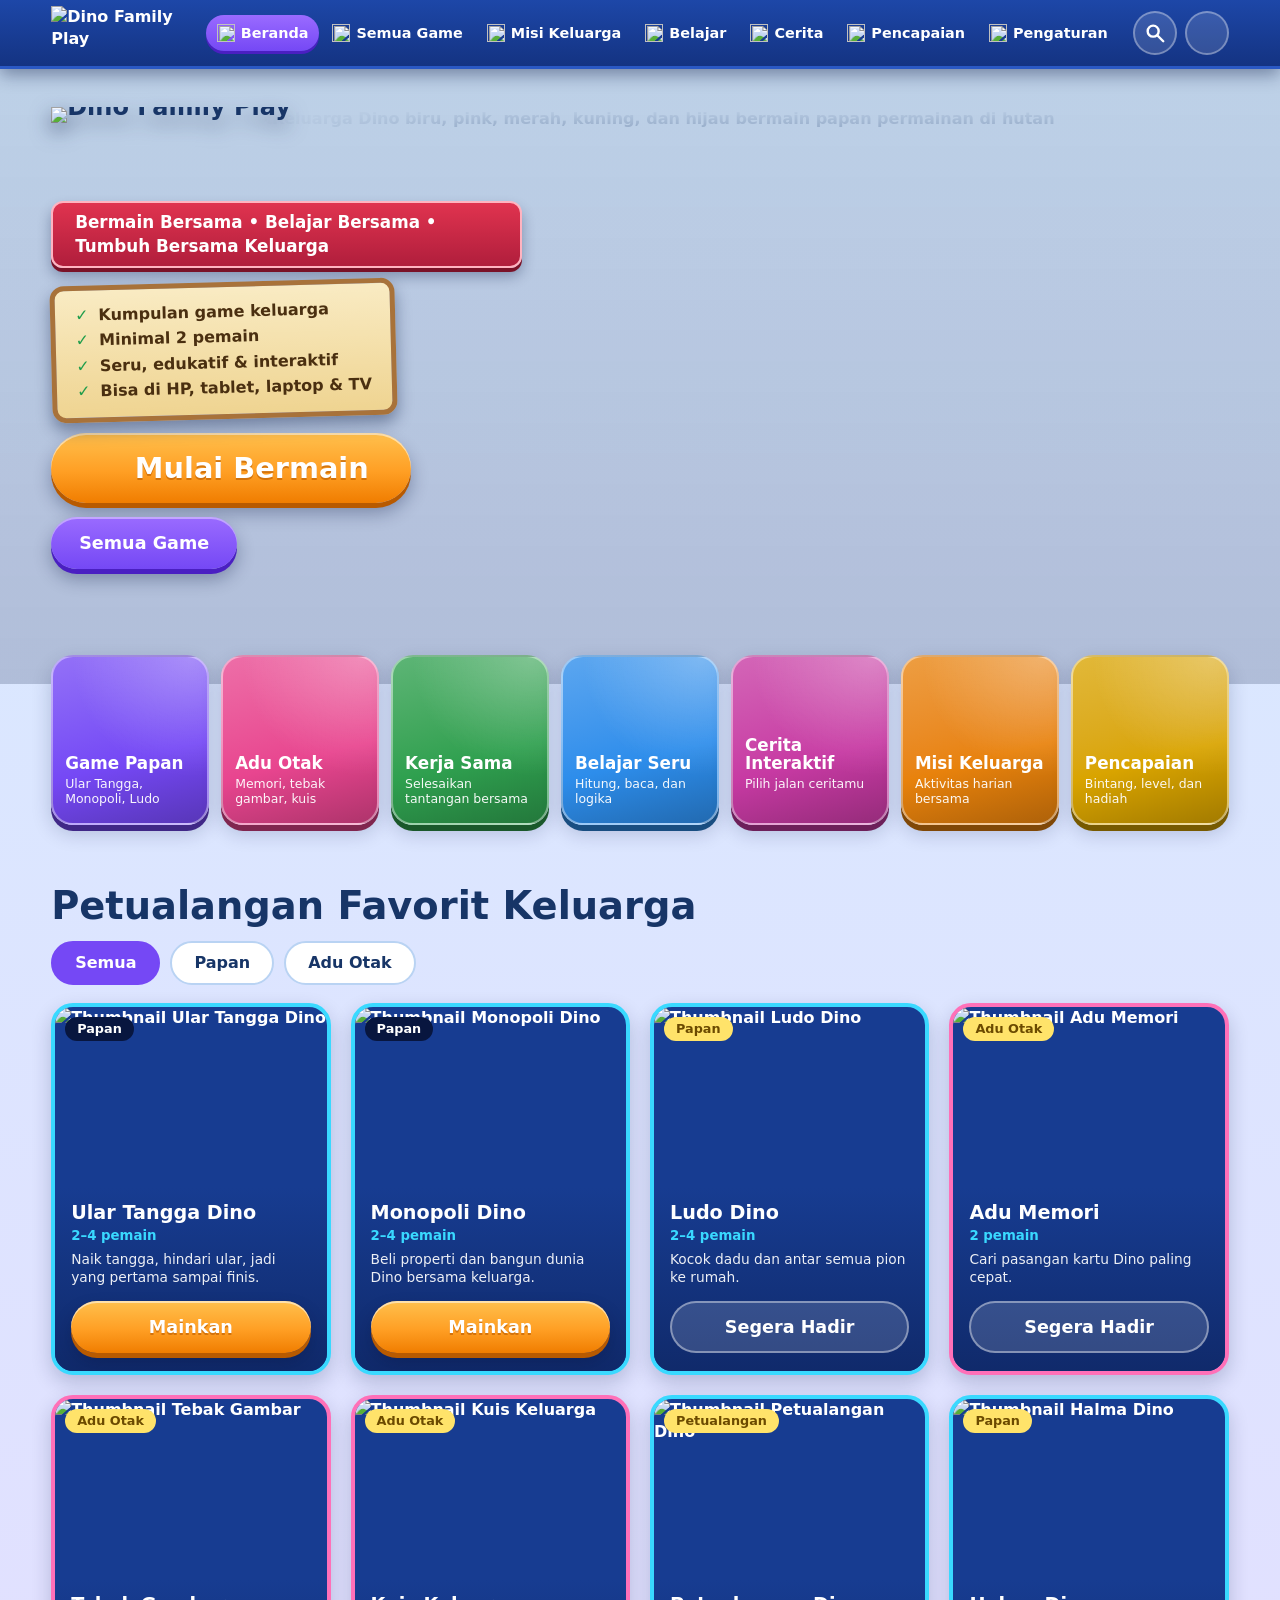
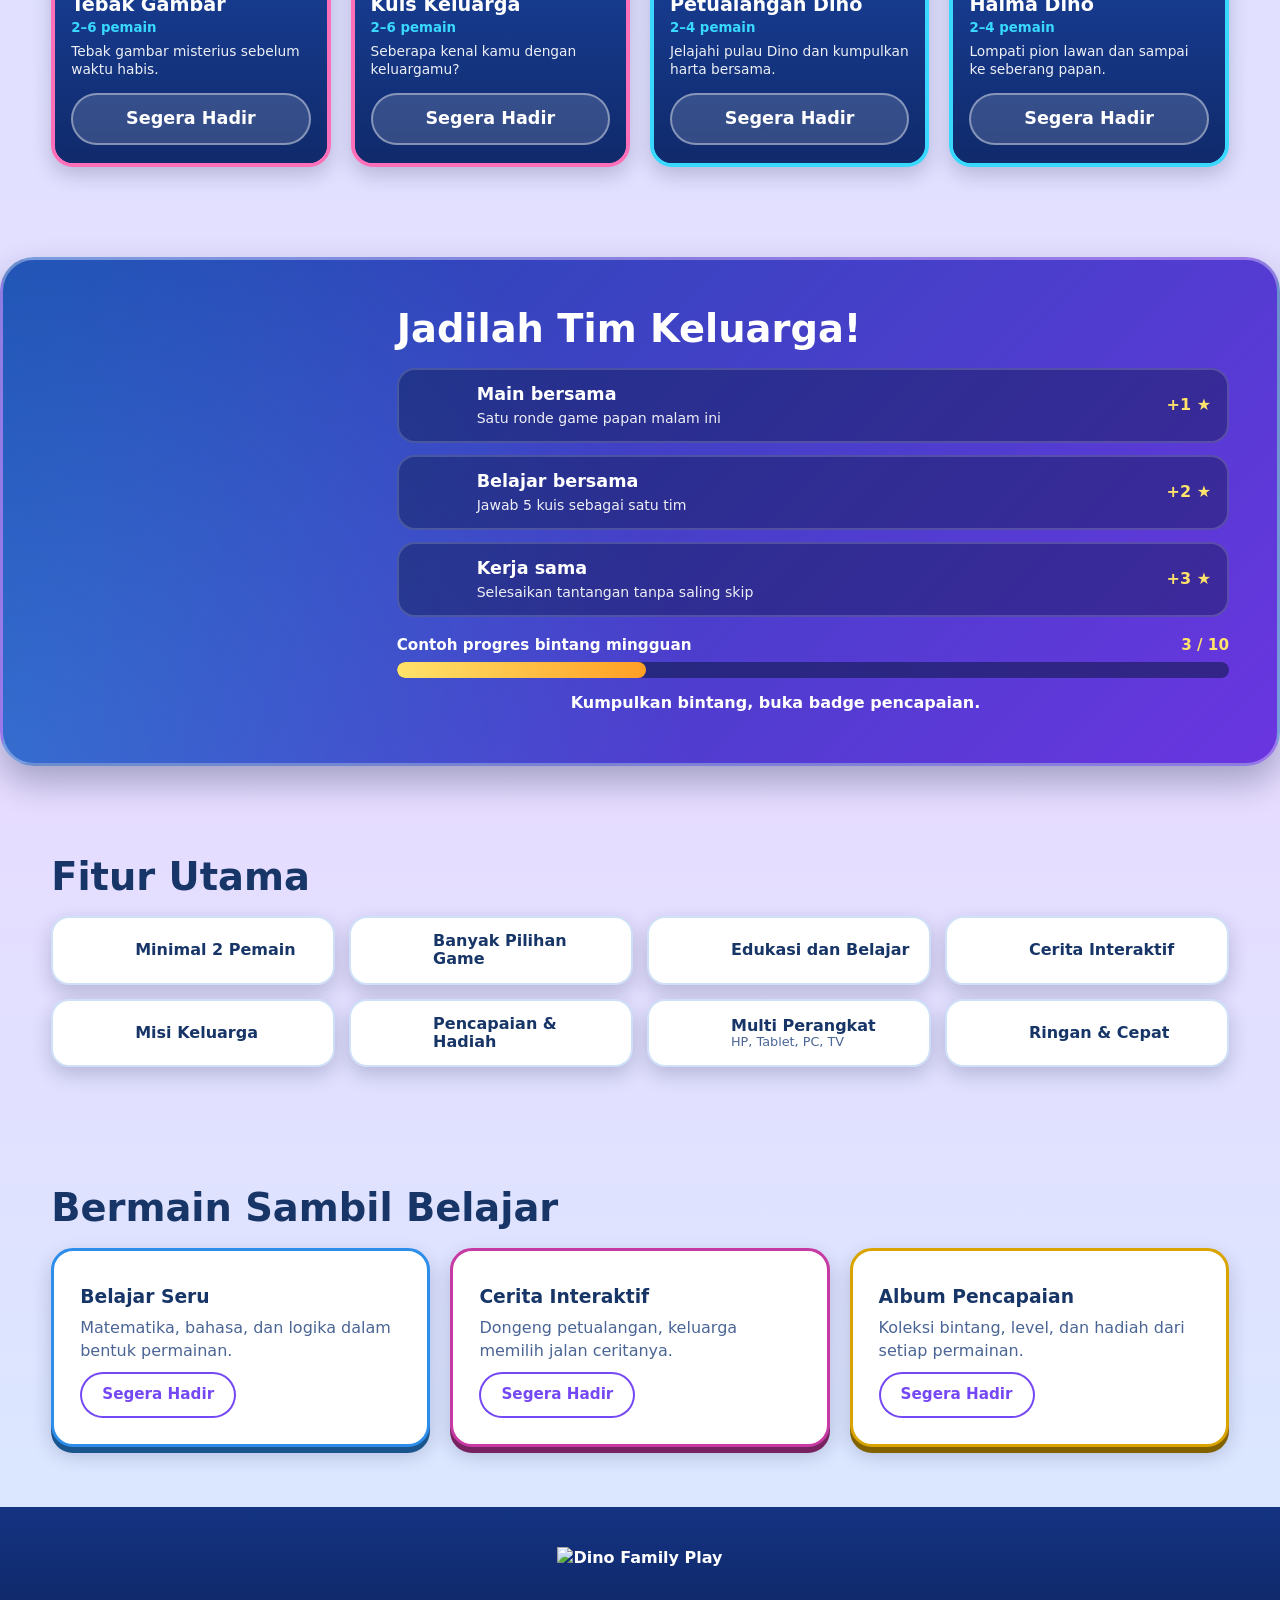
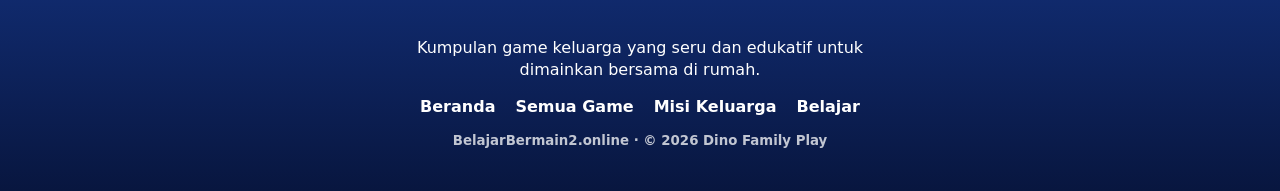
==== index.html @ aa795dbe "Add files via upload" ====
<!DOCTYPE html>
<html lang="id">
<head>
<meta charset="UTF-8">
<meta name="viewport" content="width=device-width,initial-scale=1,viewport-fit=cover">
<title>Dino Family Play — Portal Game Keluarga Seru & Edukatif</title>
<meta name="description" content="Dino Family Play: portal game keluarga minimal 2 pemain. Seru, edukatif, dan bisa dimainkan di HP, tablet, laptop, dan TV.">
<meta name="theme-color" content="#173C91">
<meta property="og:title" content="Dino Family Play">
<meta property="og:description" content="Bermain Bersama, Belajar Bersama, Tumbuh Bersama Keluarga.">
<meta property="og:image" content="assets/preview.jpg">
<meta property="og:type" content="website">
<link rel="icon" href="assets/favicon.png">
<link rel="stylesheet" href="style.css">
</head>
<body>
<a class="skip" href="#main">Lewati ke konten</a>
<header class="top">
  <a class="brand" href="#beranda" aria-label="Dino Family Play"><img src="assets/logo.png" alt="Dino Family Play"></a>
  <nav id="nav" aria-label="Menu utama">
    <a href="#beranda" class="on"><img src="assets/ui/home.svg" alt="">Beranda</a>
    <a href="#game"><img src="assets/icons/game-board.svg" alt="">Semua Game</a>
    <a href="#misi"><img src="assets/ui/star.svg" alt="">Misi Keluarga</a>
    <a href="#belajar"><img src="assets/icons/learning.svg" alt="">Belajar</a>
    <a href="#belajar"><img src="assets/icons/story.svg" alt="">Cerita</a>
    <a href="#belajar"><img src="assets/ui/trophy.svg" alt="">Pencapaian</a>
    <a href="#" data-modal="Pengaturan"><img src="assets/ui/gear.svg" alt="">Pengaturan</a>
  </nav>
  <div class="tools">
    <button class="icon-btn" data-modal="Pencarian" aria-label="Cari game"><svg viewBox="0 0 24 24"><circle cx="10" cy="10" r="6"/><path d="M15 15l6 6"/></svg></button>
    <button class="icon-btn prof" data-modal="Profil Pemain" aria-label="Profil pemain"><img src="assets/characters/dino-blue.png" alt=""></button>
    <button class="icon-btn burger" id="burger" aria-label="Buka menu" aria-expanded="false"><svg viewBox="0 0 24 24"><path d="M4 7h16M4 12h16M4 17h16"/></svg></button>
  </div>
</header>

<main id="main">
<section class="hero" id="beranda">
  <div class="hero-copy">
    <h1><img class="logo" src="assets/logo.png" alt="Dino Family Play" width="900" height="300" fetchpriority="high"></h1>
    <p class="ribbon">Bermain Bersama • Belajar Bersama • Tumbuh Bersama Keluarga</p>
    <ul class="sign" aria-label="Keunggulan">
      <li>Kumpulan game keluarga</li><li>Minimal 2 pemain</li><li>Seru, edukatif &amp; interaktif</li><li>Bisa di HP, tablet, laptop &amp; TV</li>
    </ul>
    <div class="cta">
      <a class="btn big" href="#game"><img src="assets/ui/button-play.svg" alt="">Mulai Bermain</a>
      <a class="btn ghost" href="#game">Semua Game</a>
    </div>
  </div>
  <figure class="hero-art"><img src="assets/backgrounds/hero-family-play.webp" alt="Keluarga Dino biru, pink, merah, kuning, dan hijau bermain papan permainan di hutan" width="1672" height="941" fetchpriority="high"></figure>
</section>

<section class="sec cats-sec" id="kategori">
  <h2 class="vh">Kategori game</h2>
  <div class="cats">
    <a class="cat" style="--c:#7548F5" href="#game" data-filter="papan"><img class="ic" src="assets/icons/game-board.svg" alt=""><img class="peek" src="assets/characters/dino-yellow.png" alt="" loading="lazy"><b>Game Papan</b><span>Ular Tangga, Monopoli, Ludo</span></a>
    <a class="cat" style="--c:#E8458F" href="#game" data-filter="otak"><img class="ic" src="assets/icons/brain.svg" alt=""><img class="peek" src="assets/characters/dino-pink.png" alt="" loading="lazy"><b>Adu Otak</b><span>Memori, tebak gambar, kuis</span></a>
    <a class="cat" style="--c:#2fa04f" href="#misi"><img class="ic" src="assets/icons/teamwork.svg" alt=""><img class="peek" src="assets/characters/dino-green.png" alt="" loading="lazy"><b>Kerja Sama</b><span>Selesaikan tantangan bersama</span></a>
    <a class="cat" style="--c:#2D8DEB" href="#belajar"><img class="ic" src="assets/icons/learning.svg" alt=""><img class="peek" src="assets/characters/dino-blue.png" alt="" loading="lazy"><b>Belajar Seru</b><span>Hitung, baca, dan logika</span></a>
    <a class="cat" style="--c:#C73AA3" href="#belajar"><img class="ic" src="assets/icons/story.svg" alt=""><img class="peek" src="assets/characters/dino-pterodactyl.png" alt="" loading="lazy"><b>Cerita Interaktif</b><span>Pilih jalan ceritamu</span></a>
    <a class="cat" style="--c:#E8820C" href="#misi"><img class="ic" src="assets/icons/mission.svg" alt=""><img class="peek" src="assets/characters/dino-red.png" alt="" loading="lazy"><b>Misi Keluarga</b><span>Aktivitas harian bersama</span></a>
    <a class="cat" style="--c:#D9A400" href="#belajar"><img class="ic" src="assets/icons/trophy.svg" alt=""><img class="peek" src="assets/characters/dino-yellow.png" alt="" loading="lazy"><b>Pencapaian</b><span>Bintang, level, dan hadiah</span></a>
  </div>
</section>

<section class="sec" id="game">
  <h2>Petualangan Favorit Keluarga</h2>
  <div class="chips" role="group" aria-label="Filter game">
    <button class="chip on" data-f="all">Semua</button><button class="chip" data-f="papan">Papan</button><button class="chip" data-f="otak">Adu Otak</button>
  </div>
  <div class="games" id="games"></div>
</section>

<section class="sec mission" id="misi">
  <div class="mission-art" aria-hidden="true"><img src="assets/characters/dino-green.png" alt=""><img src="assets/characters/dino-pink.png" alt=""></div>
  <div class="mission-body">
    <h2>Jadilah Tim Keluarga!</h2>
    <ul class="missions">
      <li><img src="assets/icons/game-board.svg" alt=""><div><b>Main bersama</b><span>Satu ronde game papan malam ini</span></div><i>+1 ★</i></li>
      <li><img src="assets/icons/learning.svg" alt=""><div><b>Belajar bersama</b><span>Jawab 5 kuis sebagai satu tim</span></div><i>+2 ★</i></li>
      <li><img src="assets/icons/teamwork.svg" alt=""><div><b>Kerja sama</b><span>Selesaikan tantangan tanpa saling skip</span></div><i>+3 ★</i></li>
    </ul>
    <div class="progress"><div class="pl"><b>Contoh progres bintang mingguan</b><span>3 / 10</span></div><div class="bar"><i style="width:30%"></i></div></div>
    <div class="reward"><img src="assets/ui/star.svg" alt=""><img src="assets/ui/star.svg" alt=""><img src="assets/ui/star.svg" alt=""><img src="assets/ui/trophy.svg" alt=""><span>Kumpulkan bintang, buka badge pencapaian.</span></div>
  </div>
</section>

<section class="sec" id="fitur">
  <h2>Fitur Utama</h2>
  <ul class="fitur">
    <li><img src="assets/icons/teamwork.svg" alt="" loading="lazy"><span>Minimal 2 Pemain</span></li>
    <li><img src="assets/icons/game-board.svg" alt="" loading="lazy"><span>Banyak Pilihan Game</span></li>
    <li><img src="assets/icons/learning.svg" alt="" loading="lazy"><span>Edukasi dan Belajar</span></li>
    <li><img src="assets/icons/story.svg" alt="" loading="lazy"><span>Cerita Interaktif</span></li>
    <li><img src="assets/icons/mission.svg" alt="" loading="lazy"><span>Misi Keluarga</span></li>
    <li><img src="assets/icons/trophy.svg" alt="" loading="lazy"><span>Pencapaian &amp; Hadiah</span></li>
    <li><img src="assets/icons/devices.svg" alt="" loading="lazy"><span>Multi Perangkat<small>HP, Tablet, PC, TV</small></span></li>
    <li><img src="assets/icons/bolt.svg" alt="" loading="lazy"><span>Ringan &amp; Cepat</span></li>
  </ul>
</section>

<section class="sec" id="belajar">
  <h2>Bermain Sambil Belajar</h2>
  <div class="feats">
    <article class="feat" style="--c:#2D8DEB"><img src="assets/icons/learning.svg" alt=""><h3>Belajar Seru</h3><p>Matematika, bahasa, dan logika dalam bentuk permainan.</p><button class="btn sm" data-modal="Belajar Seru">Segera Hadir</button></article>
    <article class="feat" style="--c:#C73AA3"><img src="assets/icons/story.svg" alt=""><h3>Cerita Interaktif</h3><p>Dongeng petualangan, keluarga memilih jalan ceritanya.</p><button class="btn sm" data-modal="Cerita Interaktif">Segera Hadir</button></article>
    <article class="feat" style="--c:#D9A400"><img src="assets/icons/trophy.svg" alt=""><h3>Album Pencapaian</h3><p>Koleksi bintang, level, dan hadiah dari setiap permainan.</p><button class="btn sm" data-modal="Album Pencapaian">Segera Hadir</button></article>
  </div>
</section>
</main>

<footer class="foot">
  <img src="assets/logo.png" alt="Dino Family Play" class="flogo">
  <p>Kumpulan game keluarga yang seru dan edukatif untuk dimainkan bersama di rumah.</p>
  <nav aria-label="Footer"><a href="#beranda">Beranda</a><a href="#game">Semua Game</a><a href="#misi">Misi Keluarga</a><a href="#belajar">Belajar</a></nav>
  <small>BelajarBermain2.online · © 2026 Dino Family Play</small>
</footer>

<nav class="tabbar" aria-label="Menu cepat">
  <a href="#beranda"><img src="assets/ui/home.svg" alt="">Beranda</a>
  <a href="#game"><img src="assets/icons/game-board.svg" alt="">Game</a>
  <a href="#misi"><img src="assets/ui/star.svg" alt="">Misi</a>
  <a href="#belajar"><img src="assets/icons/learning.svg" alt="">Belajar</a>
  <a href="#" data-modal="Profil Pemain"><img src="assets/characters/dino-blue.png" alt="">Profil</a>
</nav>
<div class="modal" id="modal" role="dialog" aria-modal="true" aria-labelledby="mt" hidden>
  <div class="box"><img src="assets/characters/dino-pterodactyl.png" alt=""><h3 id="mt"></h3><p id="mp">Fitur ini sedang disiapkan. Nantikan di pembaruan berikutnya!</p><button class="btn" id="mx">Oke, Mengerti</button></div>
</div>
<script src="app.js"></script>
</body>
</html>
---- style.css ----
/* Dino Family Play — Game Launcher UI 2026
   1 Tokens · 2 Base · 3 Header · 4 Tombol · 5 Hero · 6 Section · 7 Kategori · 8 Game · 9 Misi · 10 Fitur · 11 Footer · 12 Modal · 13 Tablet · 14 Mobile · 15 TV · 16 Motion */
/* 1 Tokens */
:root{--navy:#08163F;--royal:#173C91;--cyan:#39D9FF;--purple:#7548F5;--orange:#FF9F24;--yellow:#FFE36A;--pink:#FF70B8;--green:#42C978;--white:#F7FAFF;--ink:#173567;--ink-soft:#4a6595;
--r:22px;--shadow:0 8px 20px #08163f33;--shadow-lg:0 16px 34px #08163f4d;--max:1440px;--pad:clamp(14px,4vw,56px);
--font:"Fredoka","Baloo 2","Nunito","Trebuchet MS","Segoe UI Rounded",system-ui,sans-serif}
/* 2 Base */
*{box-sizing:border-box;margin:0}
html{scroll-behavior:smooth;scroll-padding-top:84px}
body{font-family:var(--font);font-weight:600;color:var(--ink);line-height:1.4;overflow-x:hidden;background:linear-gradient(#d6ebff,#e6dcff 70%,#d6ebff)}
img{max-width:100%;display:block}a{color:inherit;text-decoration:none}button{font:inherit;color:inherit;cursor:pointer;border:0;background:none}
:focus-visible{outline:4px solid var(--yellow);outline-offset:3px}
.skip{position:absolute;left:-999px}.skip:focus{left:8px;top:8px;z-index:99;background:#fff;padding:8px}
.vh{position:absolute;width:1px;height:1px;overflow:hidden;clip:rect(0 0 0 0)}
h2,h3{font-weight:700;line-height:1.1}
/* 3 Header */
.top{position:sticky;top:0;z-index:50;display:flex;align-items:center;gap:14px;padding:6px var(--pad);background:linear-gradient(#1d47a8,#143382);border-bottom:3px solid #2a58c4;box-shadow:0 6px 16px #08163f66;color:#fff}
.brand img{height:54px;width:auto}
#nav{display:flex;gap:2px;margin:0 auto}
#nav a{display:flex;align-items:center;gap:6px;padding:8px 11px;border-radius:999px;font-size:.9rem;white-space:nowrap;transition:background .2s}
#nav a img{width:18px;height:18px}
#nav a:hover{background:#ffffff26}
#nav a.on{background:linear-gradient(#9a6bff,var(--purple));box-shadow:0 3px 0 #4a1fc2}
.tools{display:flex;gap:8px}
.icon-btn{width:44px;height:44px;border-radius:50%;background:#ffffff22;display:grid;place-items:center;border:2px solid #ffffff55;overflow:hidden}
.icon-btn svg{width:22px;height:22px;fill:none;stroke:#fff;stroke-width:2.6;stroke-linecap:round}
.prof img{width:32px}.burger{display:none}
/* 4 Tombol */
.btn{display:inline-flex;align-items:center;justify-content:center;gap:10px;min-height:52px;padding:13px 28px;border-radius:999px;font-weight:700;font-size:1.1rem;color:#fff;background:linear-gradient(#ffc04d,var(--orange) 55%,#f07d00);box-shadow:0 5px 0 #b85a00,0 10px 18px #08163f55,inset 0 2px 0 #fff8;text-shadow:0 2px 0 #b85a0099;transition:transform .15s}
.btn:hover{transform:translateY(-3px)}.btn:active{transform:translateY(3px)}
.btn img{width:1.1em}.btn.big{font-size:clamp(1.3rem,2.4vw,1.8rem);padding:15px 42px}
.btn.ghost{background:linear-gradient(#9a6bff,var(--purple));box-shadow:0 5px 0 #4a1fc2,0 10px 18px #08163f55,inset 0 2px 0 #fff6;text-shadow:none}
.btn.sm{min-height:46px;font-size:.95rem;padding:9px 22px;background:#fff;color:var(--purple);text-shadow:none;box-shadow:inset 0 0 0 2px var(--purple)}
/* 5 Hero */
.hero{position:relative;isolation:isolate;overflow:hidden;display:grid;grid-template-columns:minmax(0,.8fr) minmax(0,1.2fr);align-items:center;min-height:clamp(520px,46vw,700px);padding:clamp(20px,3vw,44px) max(var(--pad),calc((100vw - var(--max))/2 + 40px)) clamp(80px,9vw,120px);background:linear-gradient(#08163f1f,#08163f33),url(assets/backgrounds/hero-jungle.webp) center/cover}
.hero-copy{display:flex;flex-direction:column;gap:14px;align-items:flex-start}
h1{line-height:0}.logo{width:min(560px,100%);height:auto;filter:drop-shadow(0 8px 10px #08163f88)}
.ribbon{max-width:34em;padding:8px 22px;border-radius:12px;background:linear-gradient(#e0334f,#b01e3c);color:#fff;font-size:clamp(.85rem,1.5vw,1.05rem);box-shadow:0 4px 0 #7a1228,0 8px 14px #08163f55;border:2px solid #ffb3c0}
.sign{list-style:none;padding:14px 20px;border-radius:14px;background:linear-gradient(#f9ebc3,#efd491);border:5px solid #a8723a;box-shadow:0 8px 16px #08163f66;color:#4a2f10;transform:rotate(-1.5deg);display:grid;gap:3px;font-size:1rem}
.sign li::before{content:"✓";color:#1f9d4b;font-weight:800;margin-right:10px}
.cta{display:flex;flex-wrap:wrap;gap:14px}
.hero-copy{position:relative;z-index:2}
.hero-art{position:absolute;z-index:0;bottom:0;right:0;width:min(80%,1180px);margin:0}
.hero-art img{width:100%;height:auto;aspect-ratio:1672/941;object-fit:cover;-webkit-mask-image:linear-gradient(90deg,transparent,#000 22%),linear-gradient(180deg,transparent,#000 16%);mask-image:linear-gradient(90deg,transparent,#000 22%),linear-gradient(180deg,transparent,#000 16%);-webkit-mask-composite:source-in;mask-composite:intersect}
/* 6 Section */
.sec{max-width:calc(var(--max) + 2*var(--pad));margin:auto;padding:clamp(28px,5vw,60px) var(--pad)}
h2{font-size:clamp(1.5rem,4vw,2.4rem);margin-bottom:18px;color:var(--ink)}
/* 7 Kategori */
.cats-sec{position:relative;z-index:2;margin-top:clamp(-100px,-7vw,-56px);padding-bottom:0}
.cats{display:grid;grid-template-columns:repeat(7,1fr);gap:12px}
.cat{--c:#7548F5;position:relative;overflow:hidden;display:flex;flex-direction:column;gap:3px;min-height:170px;padding:14px 12px 16px;border-radius:var(--r);color:#fff;background:radial-gradient(circle at 90% 0,#ffffff44,transparent 55%),linear-gradient(165deg,color-mix(in srgb,var(--c) 78%,#fff),var(--c) 60%,color-mix(in srgb,var(--c) 75%,#000));border:2px solid #ffffff66;box-shadow:0 6px 0 color-mix(in srgb,var(--c) 55%,#000),var(--shadow);transition:transform .2s}
.cat:hover{transform:translateY(-6px)}
.cat .ic{width:52px;margin-bottom:4px;filter:drop-shadow(0 3px 3px #0004)}
.cat .peek{position:absolute;top:8px;right:6px;height:62px;width:auto;max-width:54px;object-fit:contain;filter:drop-shadow(0 5px 5px #0005)}
.cat b{font-size:1.05rem;font-weight:700;line-height:1.1;margin-top:auto}.cat span{font-size:.78rem;font-weight:500;line-height:1.25;opacity:.95;min-height:2.5em}
/* 8 Game */
.chips{display:flex;gap:10px;flex-wrap:wrap;margin:-4px 0 18px}
.chip{min-height:44px;padding:8px 22px;border-radius:999px;background:#fff;border:2px solid #b9d3f3;font-weight:600}
.chip.on{background:var(--purple);border-color:var(--purple);color:#fff}
.games{display:grid;grid-template-columns:repeat(4,1fr);gap:20px}
.game{--c:var(--cyan);display:flex;flex-direction:column;border-radius:var(--r);overflow:hidden;background:var(--royal);border:4px solid var(--c);box-shadow:var(--shadow);color:#fff;transition:transform .2s,box-shadow .2s}
.game:hover,.game:focus-within{transform:translateY(-6px);box-shadow:var(--shadow-lg)}
.th{position:relative}.th img{width:100%;height:auto;aspect-ratio:3/2;object-fit:cover}
.badge{position:absolute;top:10px;left:10px;padding:3px 12px;border-radius:999px;background:var(--navy);color:#fff;font-size:.8rem;font-weight:600}
.soon .badge{background:var(--yellow);color:#6b4a00}
.bd{display:flex;flex-direction:column;gap:4px;padding:14px 16px 18px;flex:1;background:linear-gradient(#173C91,#102a6b)}
.game h3{font-size:1.2rem}.game small{color:var(--cyan);font-weight:600}
.game p{font-size:.86rem;font-weight:500;line-height:1.35;opacity:.92;margin-bottom:10px}
.game .btn{margin-top:auto;width:100%}
.soon .btn{background:#ffffff26;box-shadow:inset 0 0 0 2px #ffffff66;text-shadow:none}
/* 9 Misi */
.mission{display:grid;grid-template-columns:.55fr 1.45fr;gap:30px;align-items:center;max-width:1340px;margin:30px auto;padding:clamp(22px,4vw,48px);border-radius:34px;color:#fff;background:radial-gradient(circle at 0 100%,#39d9ff44,transparent 50%),linear-gradient(135deg,#1f4bb0,#6a35e0);border:3px solid #ffffff55;box-shadow:var(--shadow-lg)}
.mission h2{color:#fff}
.mission-art{display:flex;align-items:flex-end}.mission-art img{width:48%;margin-inline:-2%;filter:drop-shadow(0 10px 10px #08163f66)}
.missions{list-style:none;padding:0;display:grid;gap:12px}
.missions li{display:flex;align-items:center;gap:14px;padding:12px 16px;border-radius:18px;background:#08163f66;border:2px solid #ffffff2a}
.missions li img{width:48px}.missions div{flex:1}.missions b{display:block;font-size:1.1rem}.missions span{font-size:.88rem;font-weight:500;opacity:.92}
.missions i{font-style:normal;font-weight:700;color:var(--yellow);white-space:nowrap}
.progress{margin-top:18px}.pl{display:flex;justify-content:space-between;gap:10px;margin-bottom:6px;font-size:.95rem}.pl span{white-space:nowrap;font-weight:700;color:var(--yellow)}
.bar{height:16px;border-radius:99px;background:#08163f88;overflow:hidden}
.bar i{display:block;height:100%;border-radius:99px;background:linear-gradient(90deg,var(--yellow),var(--orange))}
.reward{display:flex;align-items:center;gap:8px;flex-wrap:wrap;margin-top:14px}.reward img{width:34px}.reward span{margin-left:6px}
/* 10 Fitur */
.feats{display:grid;grid-template-columns:repeat(3,1fr);gap:20px}
.feat{--c:#2D8DEB;display:flex;flex-direction:column;align-items:flex-start;gap:10px;padding:26px;border-radius:var(--r);background:#fff;border:3px solid var(--c);box-shadow:0 6px 0 color-mix(in srgb,var(--c) 60%,#000),var(--shadow)}
.feat img{width:62px}.feat p{font-weight:500;color:var(--ink-soft)}
/* 10b Fitur Utama */
.fitur{list-style:none;padding:0;display:grid;grid-template-columns:repeat(4,1fr);gap:14px}
.fitur li{display:flex;align-items:center;gap:14px;padding:14px 16px;border-radius:18px;background:#fff;border:2px solid #cfe0f7;box-shadow:var(--shadow)}
.fitur img{width:52px;flex:none}.fitur span{font-weight:700;line-height:1.15}.fitur small{display:block;font-weight:500;font-size:.8rem;color:var(--ink-soft)}
.tabbar{display:none}
/* 11 Footer */
.foot{display:grid;justify-items:center;gap:14px;text-align:center;padding:40px 20px calc(40px + env(safe-area-inset-bottom));background:linear-gradient(#143382,var(--navy));color:#fff}
.flogo{height:76px}.foot p{max-width:46ch;font-weight:500}
.foot nav{display:flex;gap:20px;flex-wrap:wrap;justify-content:center}.foot small{opacity:.75}
/* 12 Modal */
.modal{position:fixed;inset:0;z-index:100;display:grid;place-items:center;padding:20px;background:#08163fcc}.modal[hidden]{display:none}
.box{display:grid;gap:12px;justify-items:center;max-width:420px;padding:30px;text-align:center;border-radius:30px;background:linear-gradient(#2a58c4,#173C91);color:#fff;border:4px solid var(--cyan);animation:pop .25s}
.box img{width:110px}.box p{font-weight:500}
@keyframes pop{from{transform:scale(.88);opacity:0}}
/* 13 Tablet */
@media(max-width:1000px){
 .hero{grid-template-columns:1fr;gap:12px;justify-items:center;min-height:0;padding:14px 14px 76px}
 .hero-copy{display:contents}.logo{width:min(360px,82vw)}
 h1{order:1}.ribbon{order:2;text-align:center}.cta{order:4;width:100%;justify-content:center}.sign{order:5}
 .hero-art{order:3;position:relative;inset:auto;width:100%;max-width:680px}
 .hero-art img{aspect-ratio:16/10;border-radius:24px;border:4px solid #ffffffcc;box-shadow:var(--shadow-lg);-webkit-mask-image:none;mask-image:none;object-position:78% center}
 .hero-art{width:100%}
}
@media(max-width:1200px){#nav a{padding:8px 9px;font-size:.85rem}#nav a img{display:none}.cats{grid-template-columns:repeat(4,1fr)}.games{grid-template-columns:repeat(3,1fr)}}
/* 14 Mobile */
@media(max-width:860px){
 .top{padding:6px 14px;gap:10px;min-height:60px}.brand img{height:42px}
 .burger{display:grid}.prof{display:none}.tools{margin-left:auto}
 #nav{position:fixed;inset:60px 0 auto;flex-direction:column;gap:2px;margin:0;padding:12px;background:linear-gradient(#173C91,#102a6b);border-bottom:3px solid #2a58c4;box-shadow:0 18px 30px #08163f88;transform:translateY(-120%);transition:transform .25s;z-index:-1}
 #nav.open{transform:none}#nav a{padding:13px 16px;font-size:1.05rem}#nav a img{display:block}
 .games{grid-template-columns:repeat(2,1fr);gap:12px}.cats{grid-template-columns:repeat(2,1fr)}.cat:last-child{grid-column:1/-1;min-height:120px}.fitur{grid-template-columns:repeat(2,1fr)}
 body{padding-bottom:74px}.foot{padding-bottom:calc(40px + 30px)}
 .tabbar{display:flex;position:fixed;left:10px;right:10px;bottom:calc(8px + env(safe-area-inset-bottom));z-index:60;justify-content:space-around;padding:6px 4px;border-radius:24px;background:linear-gradient(#1d47a8,#143382);border:2px solid #ffffff44;box-shadow:0 10px 24px #08163f88}
 .tabbar a{display:flex;flex-direction:column;align-items:center;gap:2px;min-width:56px;padding:4px 6px;border-radius:14px;font-size:.7rem;color:#fff}.tabbar img{width:26px;height:26px;object-fit:contain}
 .mission{grid-template-columns:1fr;margin:20px 12px;border-radius:24px}.mission-art{display:none}.feats{grid-template-columns:1fr}
}
@media(max-width:520px){
 .cta .btn{width:100%}.fitur li{padding:10px;gap:10px}.fitur img{width:40px}.fitur span{font-size:.85rem}.cat{min-height:150px;padding:12px}.cat .peek{height:54px}.cat .ic{width:44px}
 .bd{padding:10px 12px 14px}.game h3{font-size:1.05rem}.game p,.game small{font-size:.8rem}
 .game{border-width:3px}.missions li{padding:10px 12px}.missions li img{width:40px}.sign{font-size:.92rem}
}
/* 15 Smart TV — kelas .tv diaktifkan app.js (atau ?tv=1): sidebar kiri + konten landscape */
.tv{font-size:22px}
.tv .top{position:fixed;left:0;top:0;bottom:0;width:300px;flex-direction:column;align-items:stretch;gap:14px;padding:22px 18px;border:0;border-right:3px solid #2a58c4;overflow:hidden}
.tv .brand img{height:auto;width:100%}.tv #nav{position:static;transform:none;flex-direction:column;gap:6px;margin:0;padding:0;background:none;box-shadow:none;z-index:auto}
.tv #nav a{padding:12px 16px;font-size:1.15rem;border-radius:16px}.tv #nav a img{display:block;width:28px;height:28px}
.tv .tools{margin-top:auto}.tv .burger{display:none}.tv .icon-btn{width:56px;height:56px}
.tv main,.tv .foot{margin-left:300px}.tv .tabbar{display:none}.tv .fitur{grid-template-columns:repeat(4,1fr)}
.tv .hero{grid-template-columns:1fr 1fr;min-height:82vh;padding-inline:40px}
.tv .btn{min-height:68px;font-size:1.5rem;padding:16px 40px}.tv .btn.big{font-size:2rem}
.tv .cats{grid-template-columns:repeat(4,1fr)}.tv .cat{min-height:200px}.tv .cat b{font-size:1.3rem}.tv .cat span{font-size:.95rem}
.tv .games{display:flex;overflow-x:auto;gap:28px;padding:14px 10px 30px;scroll-snap-type:x proximity}.tv .game{flex:0 0 380px;scroll-snap-align:center}
.tv .game p{font-size:1.05rem}.tv .chip{min-height:64px;font-size:1.3rem}.tv .sec{padding-inline:40px}
.tv :focus-visible{outline:6px solid var(--yellow);outline-offset:4px;transform:scale(1.06);box-shadow:0 0 0 12px #08163f99,0 20px 40px #000a;position:relative;z-index:5}
@media(hover:none){.cat:hover,.game:hover{transform:none}}
/* 16 Motion */
@media(prefers-reduced-motion:reduce){*{animation:none!important;transition:none!important;scroll-behavior:auto!important}}
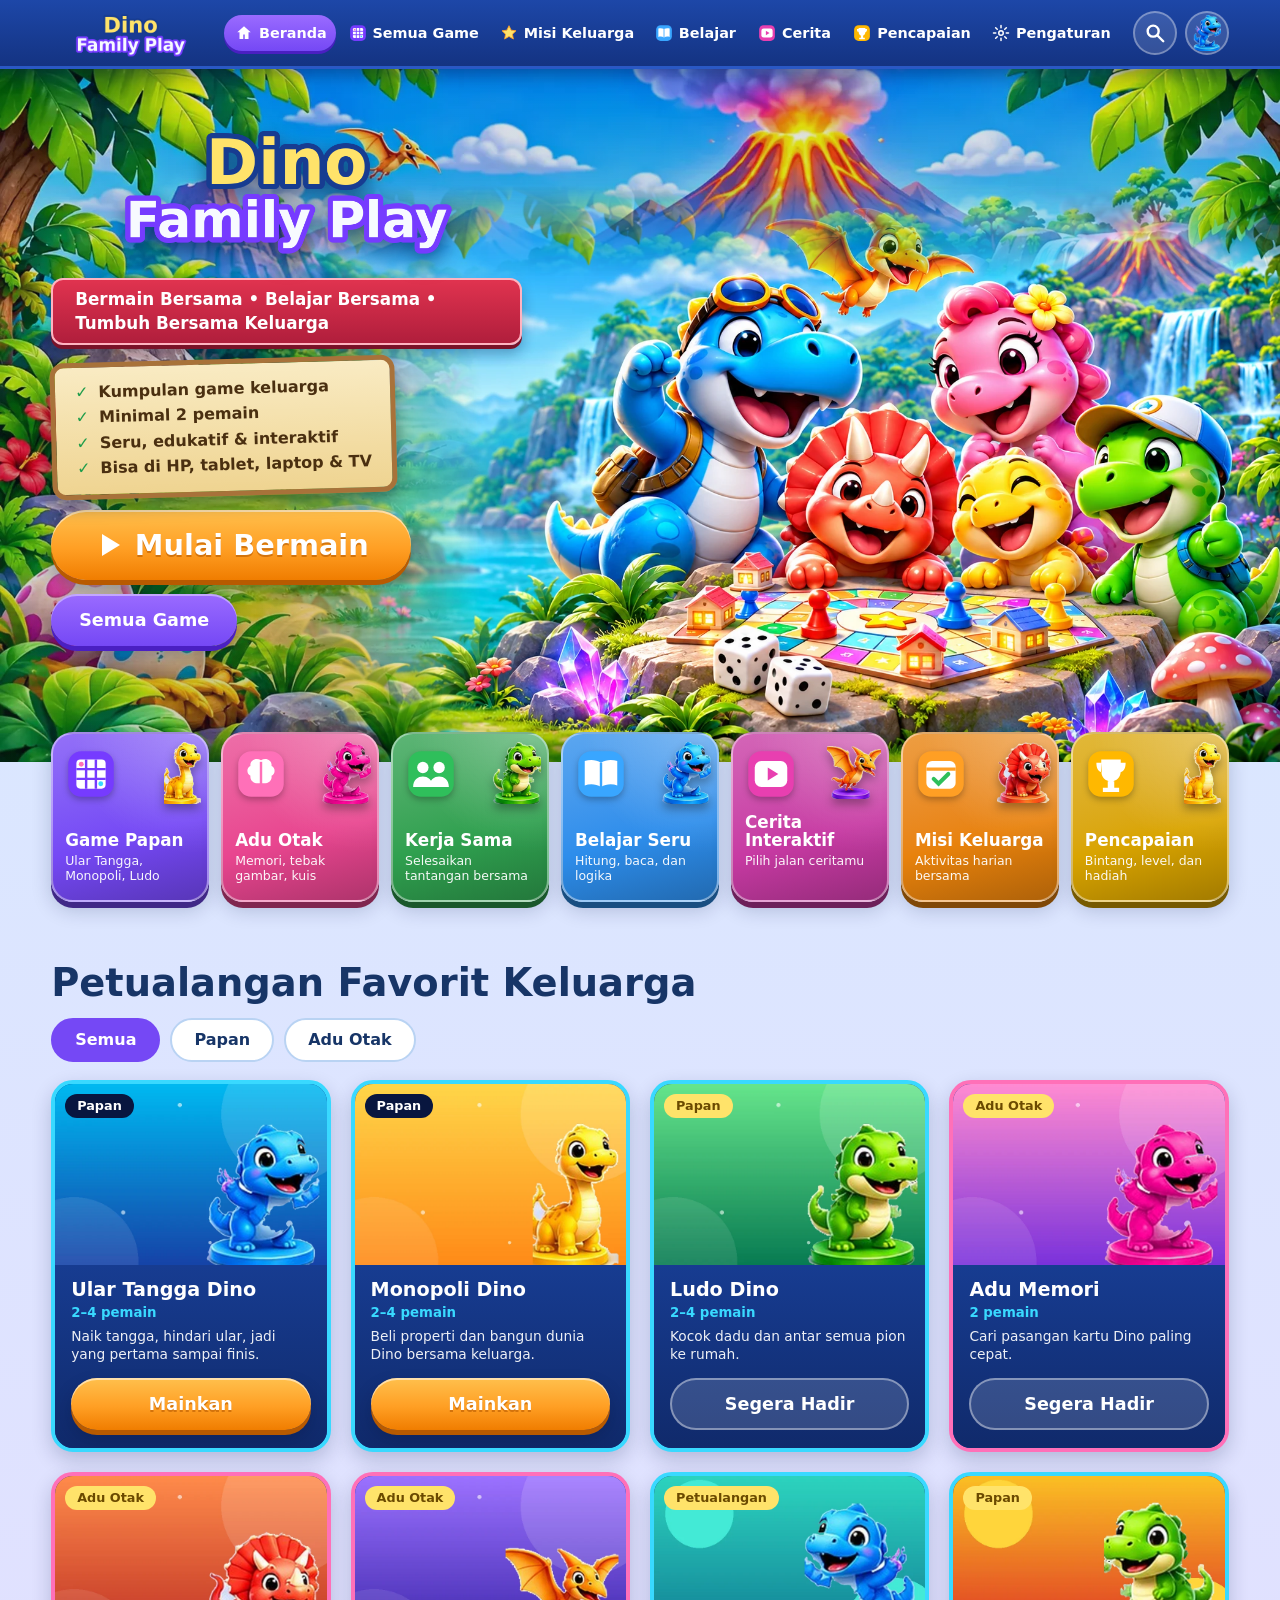
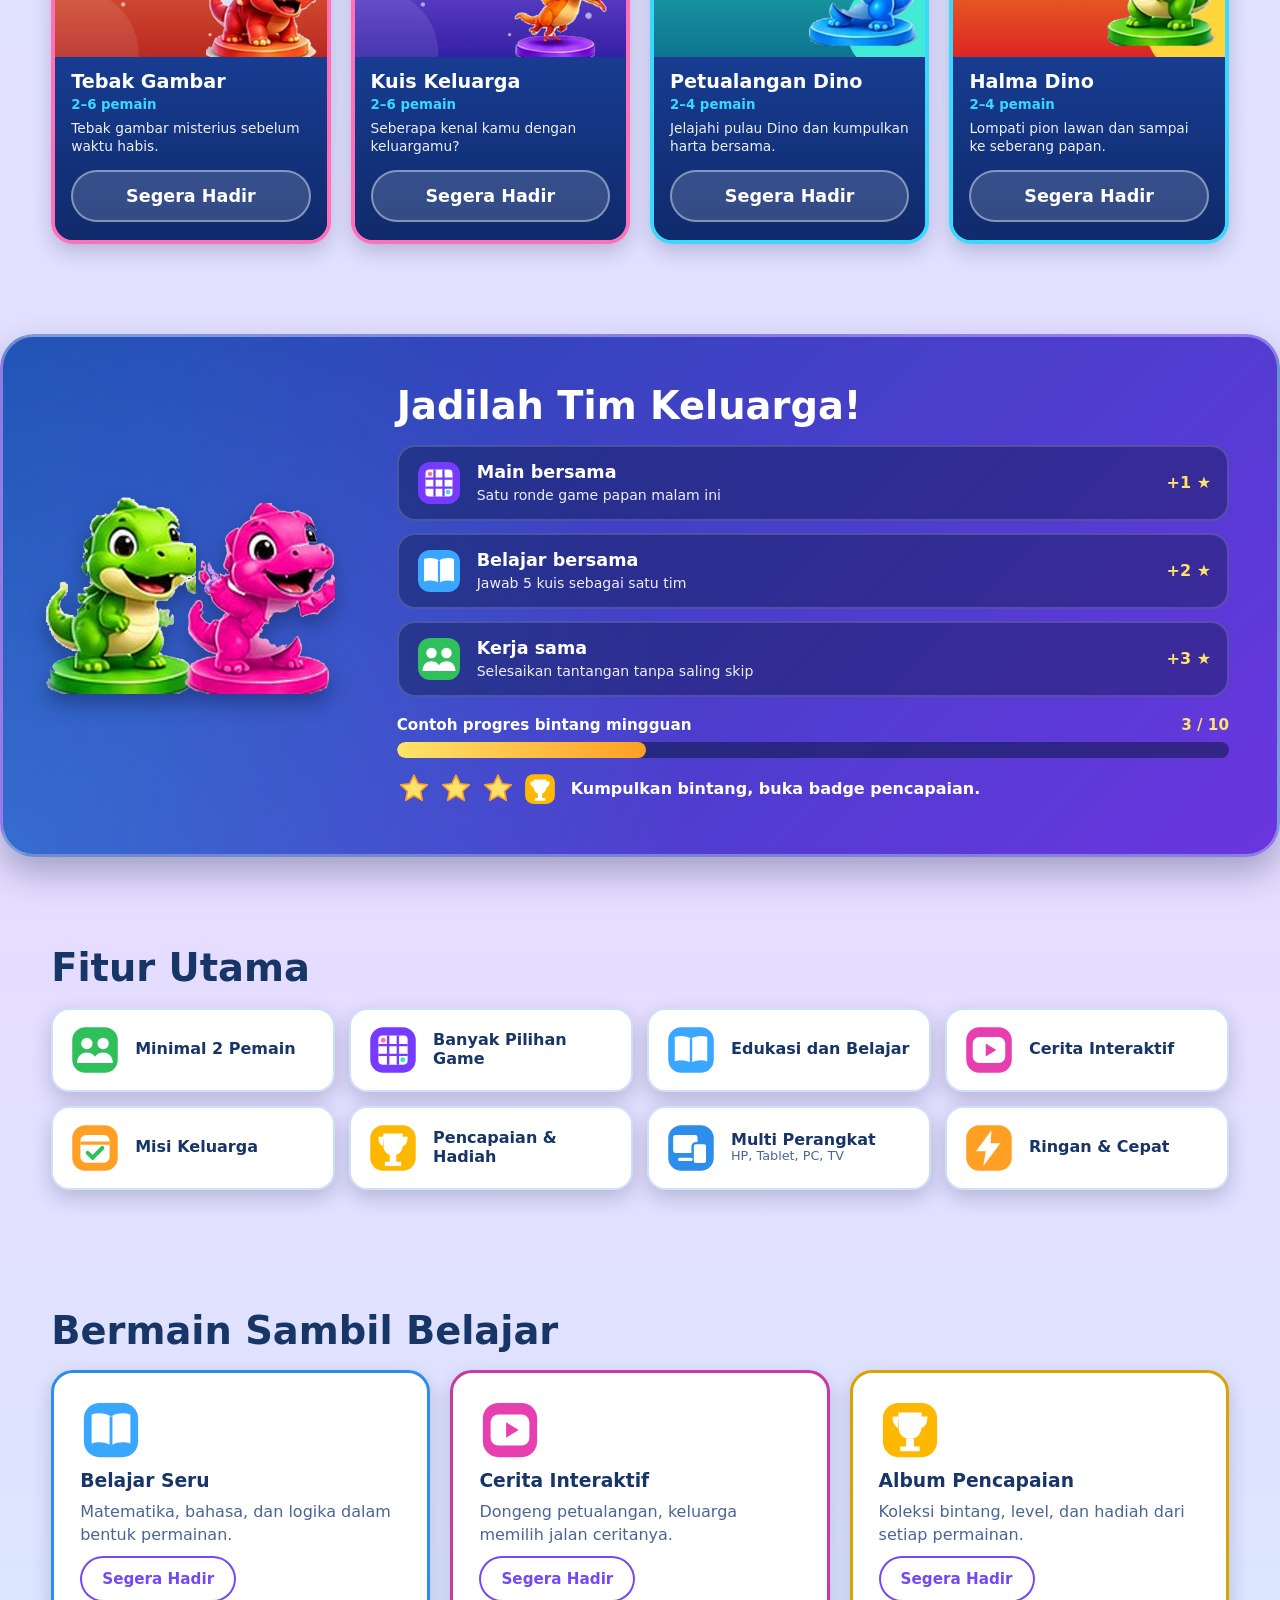
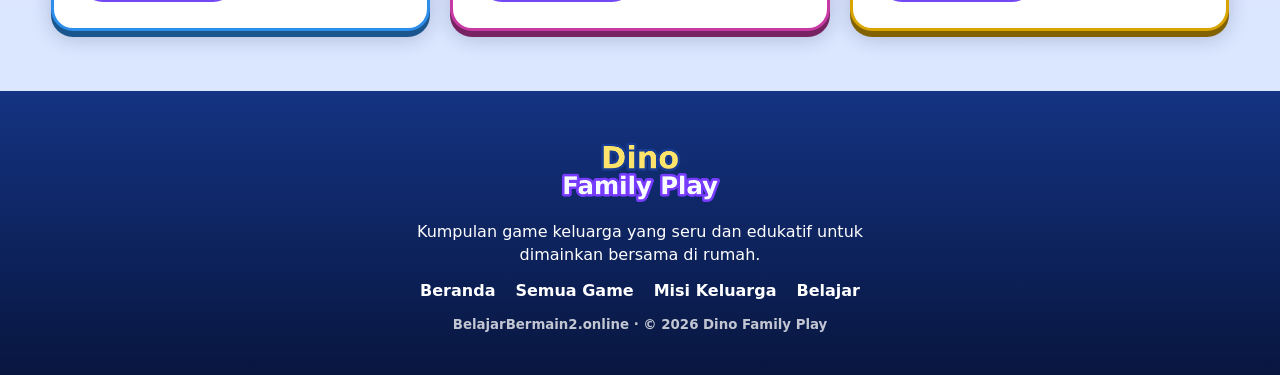
==== commit 89311874: "Add files via upload" ====
--- a/index.html
+++ b/index.html
@@ -18,17 +18,17 @@
 <header class="top">
   <a class="brand" href="#beranda" aria-label="Dino Family Play"><img src="assets/logo.png" alt="Dino Family Play"></a>
   <nav id="nav" aria-label="Menu utama">
-    <a href="#beranda" class="on"><img src="assets/ui/home.svg" alt="">Beranda</a>
-    <a href="#game"><img src="assets/icons/game-board.svg" alt="">Semua Game</a>
-    <a href="#misi"><img src="assets/ui/star.svg" alt="">Misi Keluarga</a>
-    <a href="#belajar"><img src="assets/icons/learning.svg" alt="">Belajar</a>
-    <a href="#belajar"><img src="assets/icons/story.svg" alt="">Cerita</a>
-    <a href="#belajar"><img src="assets/ui/trophy.svg" alt="">Pencapaian</a>
-    <a href="#" data-modal="Pengaturan"><img src="assets/ui/gear.svg" alt="">Pengaturan</a>
+    <a href="#beranda" class="on"><img src="assets/home.svg" alt="">Beranda</a>
+    <a href="#game"><img src="assets/game-board.svg" alt="">Semua Game</a>
+    <a href="#misi"><img src="assets/star.svg" alt="">Misi Keluarga</a>
+    <a href="#belajar"><img src="assets/learning.svg" alt="">Belajar</a>
+    <a href="#belajar"><img src="assets/story.svg" alt="">Cerita</a>
+    <a href="#belajar"><img src="assets/trophy.svg" alt="">Pencapaian</a>
+    <a href="#" data-modal="Pengaturan"><img src="assets/gear.svg" alt="">Pengaturan</a>
   </nav>
   <div class="tools">
     <button class="icon-btn" data-modal="Pencarian" aria-label="Cari game"><svg viewBox="0 0 24 24"><circle cx="10" cy="10" r="6"/><path d="M15 15l6 6"/></svg></button>
-    <button class="icon-btn prof" data-modal="Profil Pemain" aria-label="Profil pemain"><img src="assets/characters/dino-blue.png" alt=""></button>
+    <button class="icon-btn prof" data-modal="Profil Pemain" aria-label="Profil pemain"><img src="assets/dino-blue.png" alt=""></button>
     <button class="icon-btn burger" id="burger" aria-label="Buka menu" aria-expanded="false"><svg viewBox="0 0 24 24"><path d="M4 7h16M4 12h16M4 17h16"/></svg></button>
   </div>
 </header>
@@ -42,23 +42,23 @@
       <li>Kumpulan game keluarga</li><li>Minimal 2 pemain</li><li>Seru, edukatif &amp; interaktif</li><li>Bisa di HP, tablet, laptop &amp; TV</li>
     </ul>
     <div class="cta">
-      <a class="btn big" href="#game"><img src="assets/ui/button-play.svg" alt="">Mulai Bermain</a>
+      <a class="btn big" href="#game"><img src="assets/button-play.svg" alt="">Mulai Bermain</a>
       <a class="btn ghost" href="#game">Semua Game</a>
     </div>
   </div>
-  <figure class="hero-art"><img src="assets/backgrounds/hero-family-play.webp" alt="Keluarga Dino biru, pink, merah, kuning, dan hijau bermain papan permainan di hutan" width="1672" height="941" fetchpriority="high"></figure>
+  <figure class="hero-art"><img src="assets/hero-family-play.webp" alt="Keluarga Dino biru, pink, merah, kuning, dan hijau bermain papan permainan di hutan" width="1672" height="941" fetchpriority="high"></figure>
 </section>
 
 <section class="sec cats-sec" id="kategori">
   <h2 class="vh">Kategori game</h2>
   <div class="cats">
-    <a class="cat" style="--c:#7548F5" href="#game" data-filter="papan"><img class="ic" src="assets/icons/game-board.svg" alt=""><img class="peek" src="assets/characters/dino-yellow.png" alt="" loading="lazy"><b>Game Papan</b><span>Ular Tangga, Monopoli, Ludo</span></a>
-    <a class="cat" style="--c:#E8458F" href="#game" data-filter="otak"><img class="ic" src="assets/icons/brain.svg" alt=""><img class="peek" src="assets/characters/dino-pink.png" alt="" loading="lazy"><b>Adu Otak</b><span>Memori, tebak gambar, kuis</span></a>
-    <a class="cat" style="--c:#2fa04f" href="#misi"><img class="ic" src="assets/icons/teamwork.svg" alt=""><img class="peek" src="assets/characters/dino-green.png" alt="" loading="lazy"><b>Kerja Sama</b><span>Selesaikan tantangan bersama</span></a>
-    <a class="cat" style="--c:#2D8DEB" href="#belajar"><img class="ic" src="assets/icons/learning.svg" alt=""><img class="peek" src="assets/characters/dino-blue.png" alt="" loading="lazy"><b>Belajar Seru</b><span>Hitung, baca, dan logika</span></a>
-    <a class="cat" style="--c:#C73AA3" href="#belajar"><img class="ic" src="assets/icons/story.svg" alt=""><img class="peek" src="assets/characters/dino-pterodactyl.png" alt="" loading="lazy"><b>Cerita Interaktif</b><span>Pilih jalan ceritamu</span></a>
-    <a class="cat" style="--c:#E8820C" href="#misi"><img class="ic" src="assets/icons/mission.svg" alt=""><img class="peek" src="assets/characters/dino-red.png" alt="" loading="lazy"><b>Misi Keluarga</b><span>Aktivitas harian bersama</span></a>
-    <a class="cat" style="--c:#D9A400" href="#belajar"><img class="ic" src="assets/icons/trophy.svg" alt=""><img class="peek" src="assets/characters/dino-yellow.png" alt="" loading="lazy"><b>Pencapaian</b><span>Bintang, level, dan hadiah</span></a>
+    <a class="cat" style="--c:#7548F5" href="#game" data-filter="papan"><img class="ic" src="assets/game-board.svg" alt=""><img class="peek" src="assets/dino-yellow.png" alt="" loading="lazy"><b>Game Papan</b><span>Ular Tangga, Monopoli, Ludo</span></a>
+    <a class="cat" style="--c:#E8458F" href="#game" data-filter="otak"><img class="ic" src="assets/brain.svg" alt=""><img class="peek" src="assets/dino-pink.png" alt="" loading="lazy"><b>Adu Otak</b><span>Memori, tebak gambar, kuis</span></a>
+    <a class="cat" style="--c:#2fa04f" href="#misi"><img class="ic" src="assets/teamwork.svg" alt=""><img class="peek" src="assets/dino-green.png" alt="" loading="lazy"><b>Kerja Sama</b><span>Selesaikan tantangan bersama</span></a>
+    <a class="cat" style="--c:#2D8DEB" href="#belajar"><img class="ic" src="assets/learning.svg" alt=""><img class="peek" src="assets/dino-blue.png" alt="" loading="lazy"><b>Belajar Seru</b><span>Hitung, baca, dan logika</span></a>
+    <a class="cat" style="--c:#C73AA3" href="#belajar"><img class="ic" src="assets/story.svg" alt=""><img class="peek" src="assets/dino-pterodactyl.png" alt="" loading="lazy"><b>Cerita Interaktif</b><span>Pilih jalan ceritamu</span></a>
+    <a class="cat" style="--c:#E8820C" href="#misi"><img class="ic" src="assets/mission.svg" alt=""><img class="peek" src="assets/dino-red.png" alt="" loading="lazy"><b>Misi Keluarga</b><span>Aktivitas harian bersama</span></a>
+    <a class="cat" style="--c:#D9A400" href="#belajar"><img class="ic" src="assets/trophy.svg" alt=""><img class="peek" src="assets/dino-yellow.png" alt="" loading="lazy"><b>Pencapaian</b><span>Bintang, level, dan hadiah</span></a>
   </div>
 </section>
 
@@ -71,39 +71,39 @@
 </section>
 
 <section class="sec mission" id="misi">
-  <div class="mission-art" aria-hidden="true"><img src="assets/characters/dino-green.png" alt=""><img src="assets/characters/dino-pink.png" alt=""></div>
+  <div class="mission-art" aria-hidden="true"><img src="assets/dino-green.png" alt=""><img src="assets/dino-pink.png" alt=""></div>
   <div class="mission-body">
     <h2>Jadilah Tim Keluarga!</h2>
     <ul class="missions">
-      <li><img src="assets/icons/game-board.svg" alt=""><div><b>Main bersama</b><span>Satu ronde game papan malam ini</span></div><i>+1 ★</i></li>
-      <li><img src="assets/icons/learning.svg" alt=""><div><b>Belajar bersama</b><span>Jawab 5 kuis sebagai satu tim</span></div><i>+2 ★</i></li>
-      <li><img src="assets/icons/teamwork.svg" alt=""><div><b>Kerja sama</b><span>Selesaikan tantangan tanpa saling skip</span></div><i>+3 ★</i></li>
+      <li><img src="assets/game-board.svg" alt=""><div><b>Main bersama</b><span>Satu ronde game papan malam ini</span></div><i>+1 ★</i></li>
+      <li><img src="assets/learning.svg" alt=""><div><b>Belajar bersama</b><span>Jawab 5 kuis sebagai satu tim</span></div><i>+2 ★</i></li>
+      <li><img src="assets/teamwork.svg" alt=""><div><b>Kerja sama</b><span>Selesaikan tantangan tanpa saling skip</span></div><i>+3 ★</i></li>
     </ul>
     <div class="progress"><div class="pl"><b>Contoh progres bintang mingguan</b><span>3 / 10</span></div><div class="bar"><i style="width:30%"></i></div></div>
-    <div class="reward"><img src="assets/ui/star.svg" alt=""><img src="assets/ui/star.svg" alt=""><img src="assets/ui/star.svg" alt=""><img src="assets/ui/trophy.svg" alt=""><span>Kumpulkan bintang, buka badge pencapaian.</span></div>
+    <div class="reward"><img src="assets/star.svg" alt=""><img src="assets/star.svg" alt=""><img src="assets/star.svg" alt=""><img src="assets/trophy.svg" alt=""><span>Kumpulkan bintang, buka badge pencapaian.</span></div>
   </div>
 </section>
 
 <section class="sec" id="fitur">
   <h2>Fitur Utama</h2>
   <ul class="fitur">
-    <li><img src="assets/icons/teamwork.svg" alt="" loading="lazy"><span>Minimal 2 Pemain</span></li>
-    <li><img src="assets/icons/game-board.svg" alt="" loading="lazy"><span>Banyak Pilihan Game</span></li>
-    <li><img src="assets/icons/learning.svg" alt="" loading="lazy"><span>Edukasi dan Belajar</span></li>
-    <li><img src="assets/icons/story.svg" alt="" loading="lazy"><span>Cerita Interaktif</span></li>
-    <li><img src="assets/icons/mission.svg" alt="" loading="lazy"><span>Misi Keluarga</span></li>
-    <li><img src="assets/icons/trophy.svg" alt="" loading="lazy"><span>Pencapaian &amp; Hadiah</span></li>
-    <li><img src="assets/icons/devices.svg" alt="" loading="lazy"><span>Multi Perangkat<small>HP, Tablet, PC, TV</small></span></li>
-    <li><img src="assets/icons/bolt.svg" alt="" loading="lazy"><span>Ringan &amp; Cepat</span></li>
+    <li><img src="assets/teamwork.svg" alt="" loading="lazy"><span>Minimal 2 Pemain</span></li>
+    <li><img src="assets/game-board.svg" alt="" loading="lazy"><span>Banyak Pilihan Game</span></li>
+    <li><img src="assets/learning.svg" alt="" loading="lazy"><span>Edukasi dan Belajar</span></li>
+    <li><img src="assets/story.svg" alt="" loading="lazy"><span>Cerita Interaktif</span></li>
+    <li><img src="assets/mission.svg" alt="" loading="lazy"><span>Misi Keluarga</span></li>
+    <li><img src="assets/trophy.svg" alt="" loading="lazy"><span>Pencapaian &amp; Hadiah</span></li>
+    <li><img src="assets/devices.svg" alt="" loading="lazy"><span>Multi Perangkat<small>HP, Tablet, PC, TV</small></span></li>
+    <li><img src="assets/bolt.svg" alt="" loading="lazy"><span>Ringan &amp; Cepat</span></li>
   </ul>
 </section>
 
 <section class="sec" id="belajar">
   <h2>Bermain Sambil Belajar</h2>
   <div class="feats">
-    <article class="feat" style="--c:#2D8DEB"><img src="assets/icons/learning.svg" alt=""><h3>Belajar Seru</h3><p>Matematika, bahasa, dan logika dalam bentuk permainan.</p><button class="btn sm" data-modal="Belajar Seru">Segera Hadir</button></article>
-    <article class="feat" style="--c:#C73AA3"><img src="assets/icons/story.svg" alt=""><h3>Cerita Interaktif</h3><p>Dongeng petualangan, keluarga memilih jalan ceritanya.</p><button class="btn sm" data-modal="Cerita Interaktif">Segera Hadir</button></article>
-    <article class="feat" style="--c:#D9A400"><img src="assets/icons/trophy.svg" alt=""><h3>Album Pencapaian</h3><p>Koleksi bintang, level, dan hadiah dari setiap permainan.</p><button class="btn sm" data-modal="Album Pencapaian">Segera Hadir</button></article>
+    <article class="feat" style="--c:#2D8DEB"><img src="assets/learning.svg" alt=""><h3>Belajar Seru</h3><p>Matematika, bahasa, dan logika dalam bentuk permainan.</p><button class="btn sm" data-modal="Belajar Seru">Segera Hadir</button></article>
+    <article class="feat" style="--c:#C73AA3"><img src="assets/story.svg" alt=""><h3>Cerita Interaktif</h3><p>Dongeng petualangan, keluarga memilih jalan ceritanya.</p><button class="btn sm" data-modal="Cerita Interaktif">Segera Hadir</button></article>
+    <article class="feat" style="--c:#D9A400"><img src="assets/trophy.svg" alt=""><h3>Album Pencapaian</h3><p>Koleksi bintang, level, dan hadiah dari setiap permainan.</p><button class="btn sm" data-modal="Album Pencapaian">Segera Hadir</button></article>
   </div>
 </section>
 </main>
@@ -116,14 +116,14 @@
 </footer>
 
 <nav class="tabbar" aria-label="Menu cepat">
-  <a href="#beranda"><img src="assets/ui/home.svg" alt="">Beranda</a>
-  <a href="#game"><img src="assets/icons/game-board.svg" alt="">Game</a>
-  <a href="#misi"><img src="assets/ui/star.svg" alt="">Misi</a>
-  <a href="#belajar"><img src="assets/icons/learning.svg" alt="">Belajar</a>
-  <a href="#" data-modal="Profil Pemain"><img src="assets/characters/dino-blue.png" alt="">Profil</a>
+  <a href="#beranda"><img src="assets/home.svg" alt="">Beranda</a>
+  <a href="#game"><img src="assets/game-board.svg" alt="">Game</a>
+  <a href="#misi"><img src="assets/star.svg" alt="">Misi</a>
+  <a href="#belajar"><img src="assets/learning.svg" alt="">Belajar</a>
+  <a href="#" data-modal="Profil Pemain"><img src="assets/dino-blue.png" alt="">Profil</a>
 </nav>
 <div class="modal" id="modal" role="dialog" aria-modal="true" aria-labelledby="mt" hidden>
-  <div class="box"><img src="assets/characters/dino-pterodactyl.png" alt=""><h3 id="mt"></h3><p id="mp">Fitur ini sedang disiapkan. Nantikan di pembaruan berikutnya!</p><button class="btn" id="mx">Oke, Mengerti</button></div>
+  <div class="box"><img src="assets/dino-pterodactyl.png" alt=""><h3 id="mt"></h3><p id="mp">Fitur ini sedang disiapkan. Nantikan di pembaruan berikutnya!</p><button class="btn" id="mx">Oke, Mengerti</button></div>
 </div>
 <script src="app.js"></script>
 </body>
--- a/style.css
+++ b/style.css
@@ -32,7 +32,7 @@
 .btn.ghost{background:linear-gradient(#9a6bff,var(--purple));box-shadow:0 5px 0 #4a1fc2,0 10px 18px #08163f55,inset 0 2px 0 #fff6;text-shadow:none}
 .btn.sm{min-height:46px;font-size:.95rem;padding:9px 22px;background:#fff;color:var(--purple);text-shadow:none;box-shadow:inset 0 0 0 2px var(--purple)}
 /* 5 Hero */
-.hero{position:relative;isolation:isolate;overflow:hidden;display:grid;grid-template-columns:minmax(0,.8fr) minmax(0,1.2fr);align-items:center;min-height:clamp(520px,46vw,700px);padding:clamp(20px,3vw,44px) max(var(--pad),calc((100vw - var(--max))/2 + 40px)) clamp(80px,9vw,120px);background:linear-gradient(#08163f1f,#08163f33),url(assets/backgrounds/hero-jungle.webp) center/cover}
+.hero{position:relative;isolation:isolate;overflow:hidden;display:grid;grid-template-columns:minmax(0,.8fr) minmax(0,1.2fr);align-items:center;min-height:clamp(520px,46vw,700px);padding:clamp(20px,3vw,44px) max(var(--pad),calc((100vw - var(--max))/2 + 40px)) clamp(80px,9vw,120px);background:linear-gradient(#08163f1f,#08163f33),url(assets/hero-jungle.webp) center/cover}
 .hero-copy{display:flex;flex-direction:column;gap:14px;align-items:flex-start}
 h1{line-height:0}.logo{width:min(560px,100%);height:auto;filter:drop-shadow(0 8px 10px #08163f88)}
 .ribbon{max-width:34em;padding:8px 22px;border-radius:12px;background:linear-gradient(#e0334f,#b01e3c);color:#fff;font-size:clamp(.85rem,1.5vw,1.05rem);box-shadow:0 4px 0 #7a1228,0 8px 14px #08163f55;border:2px solid #ffb3c0}
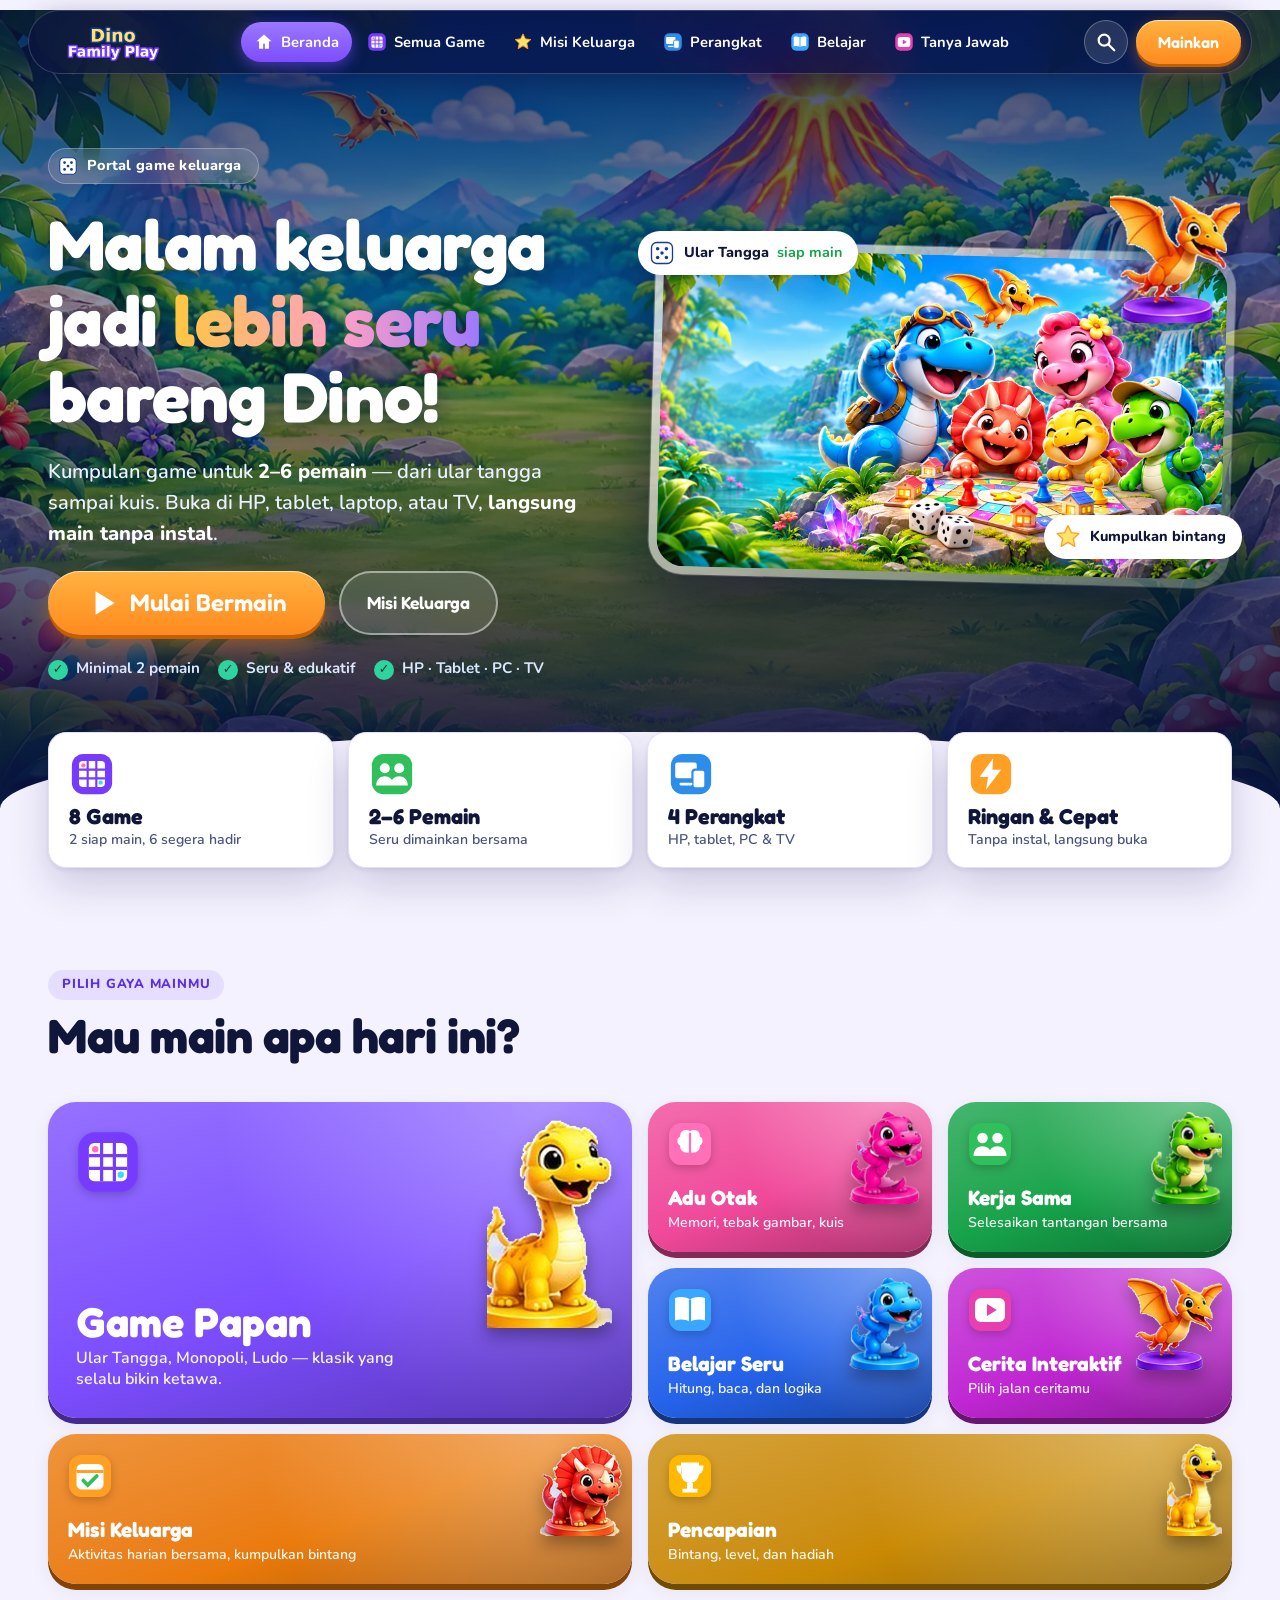
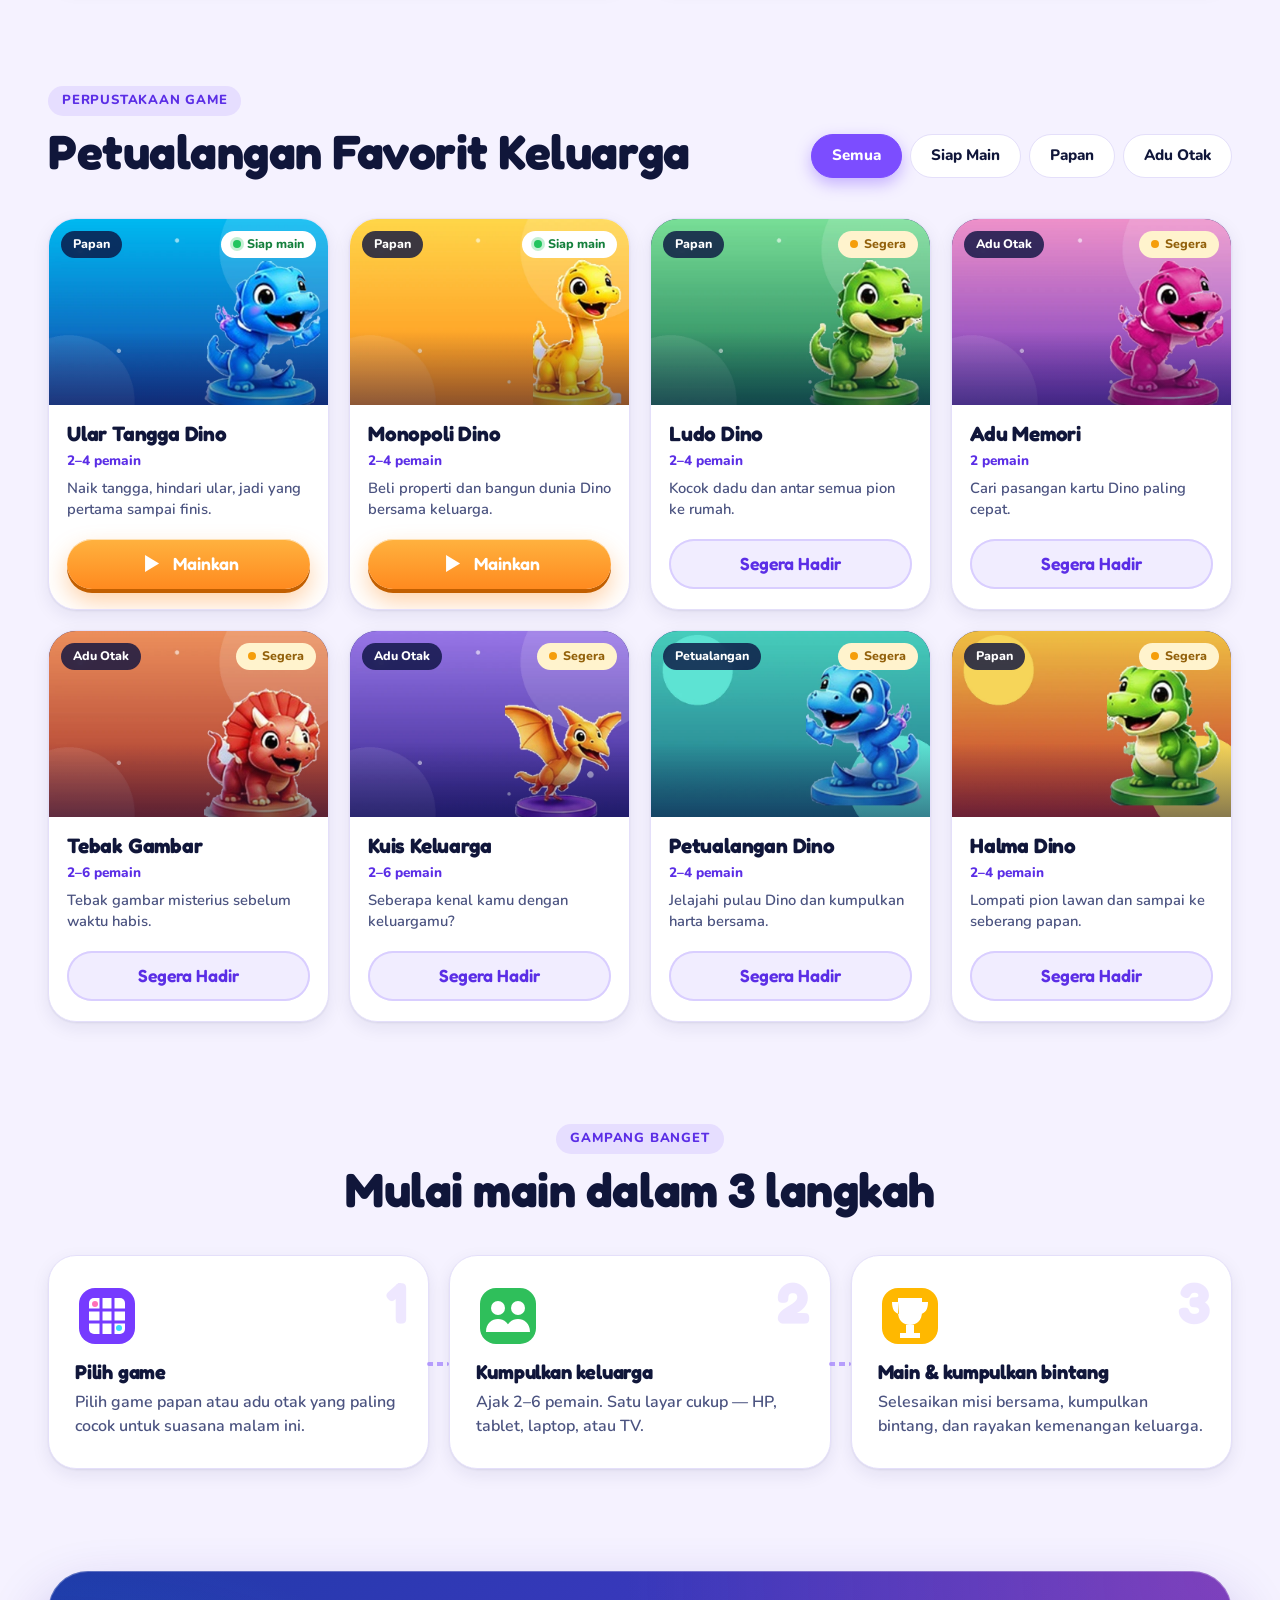
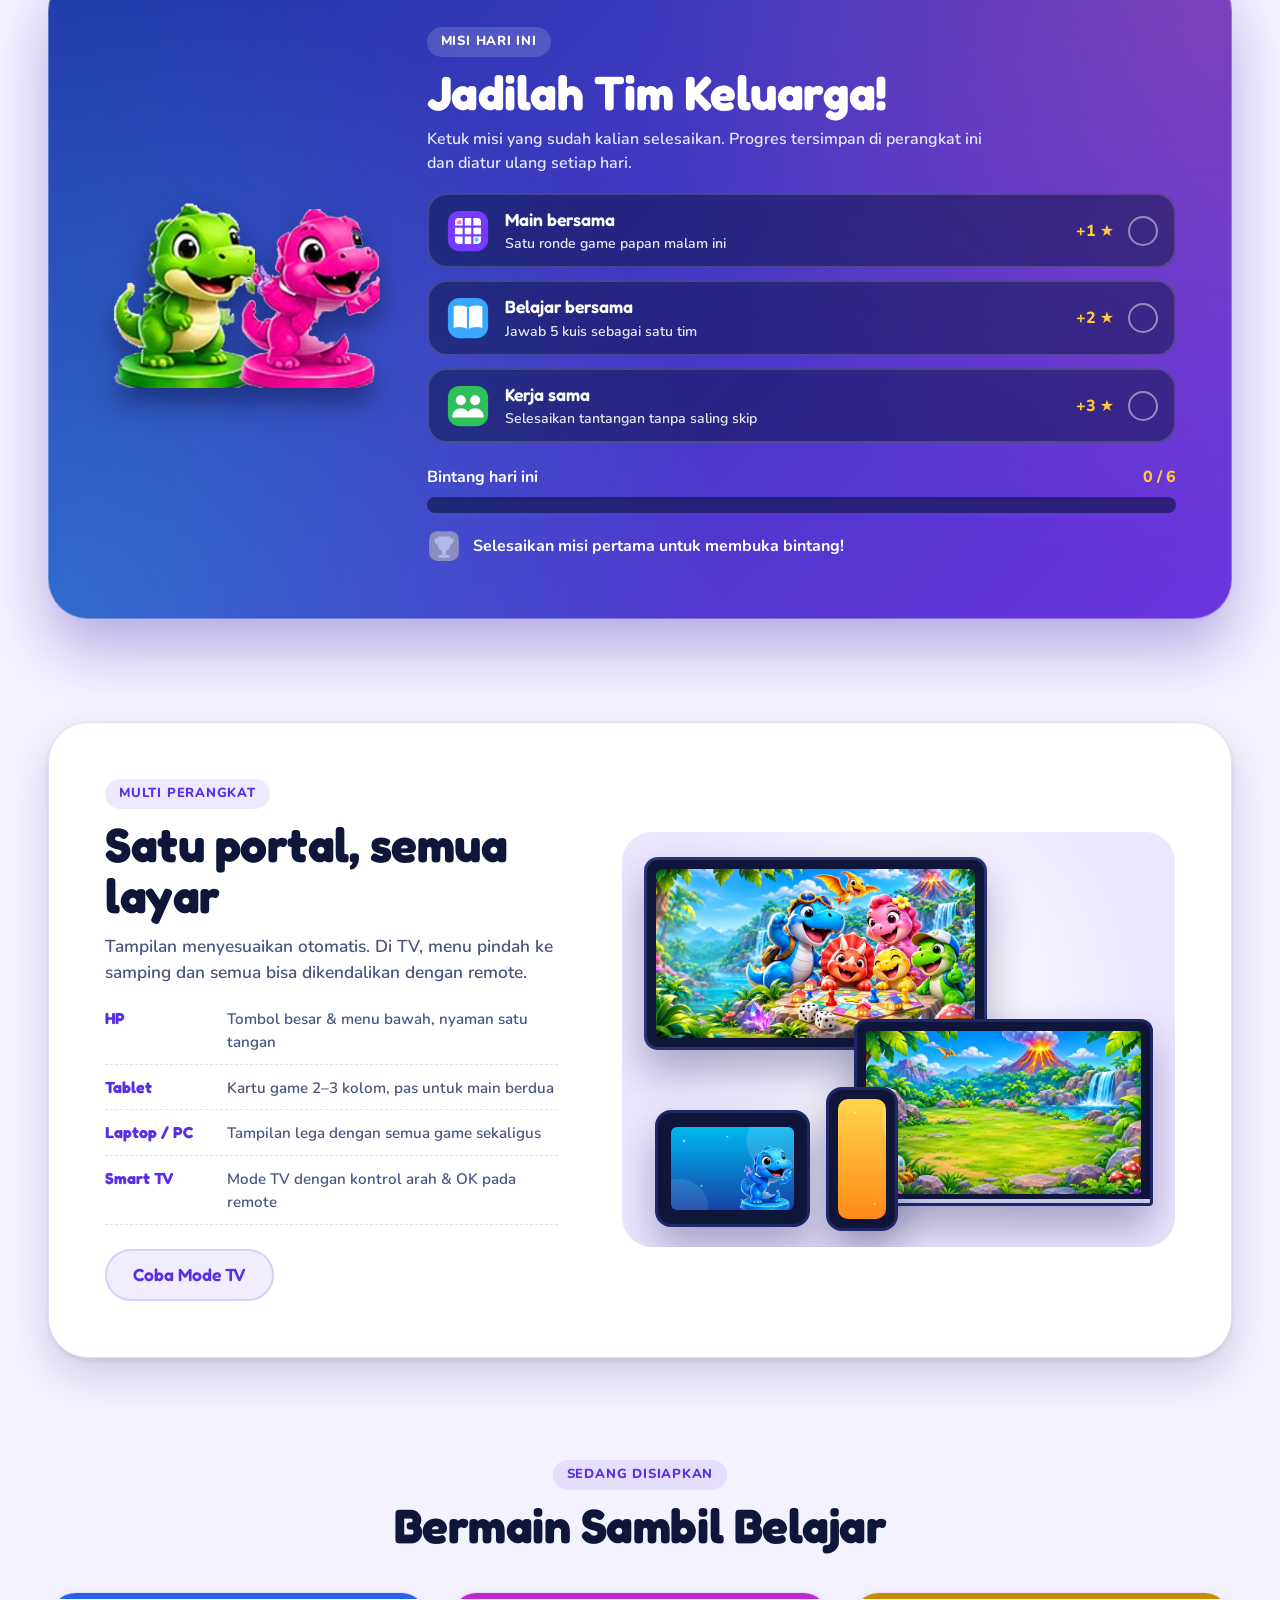
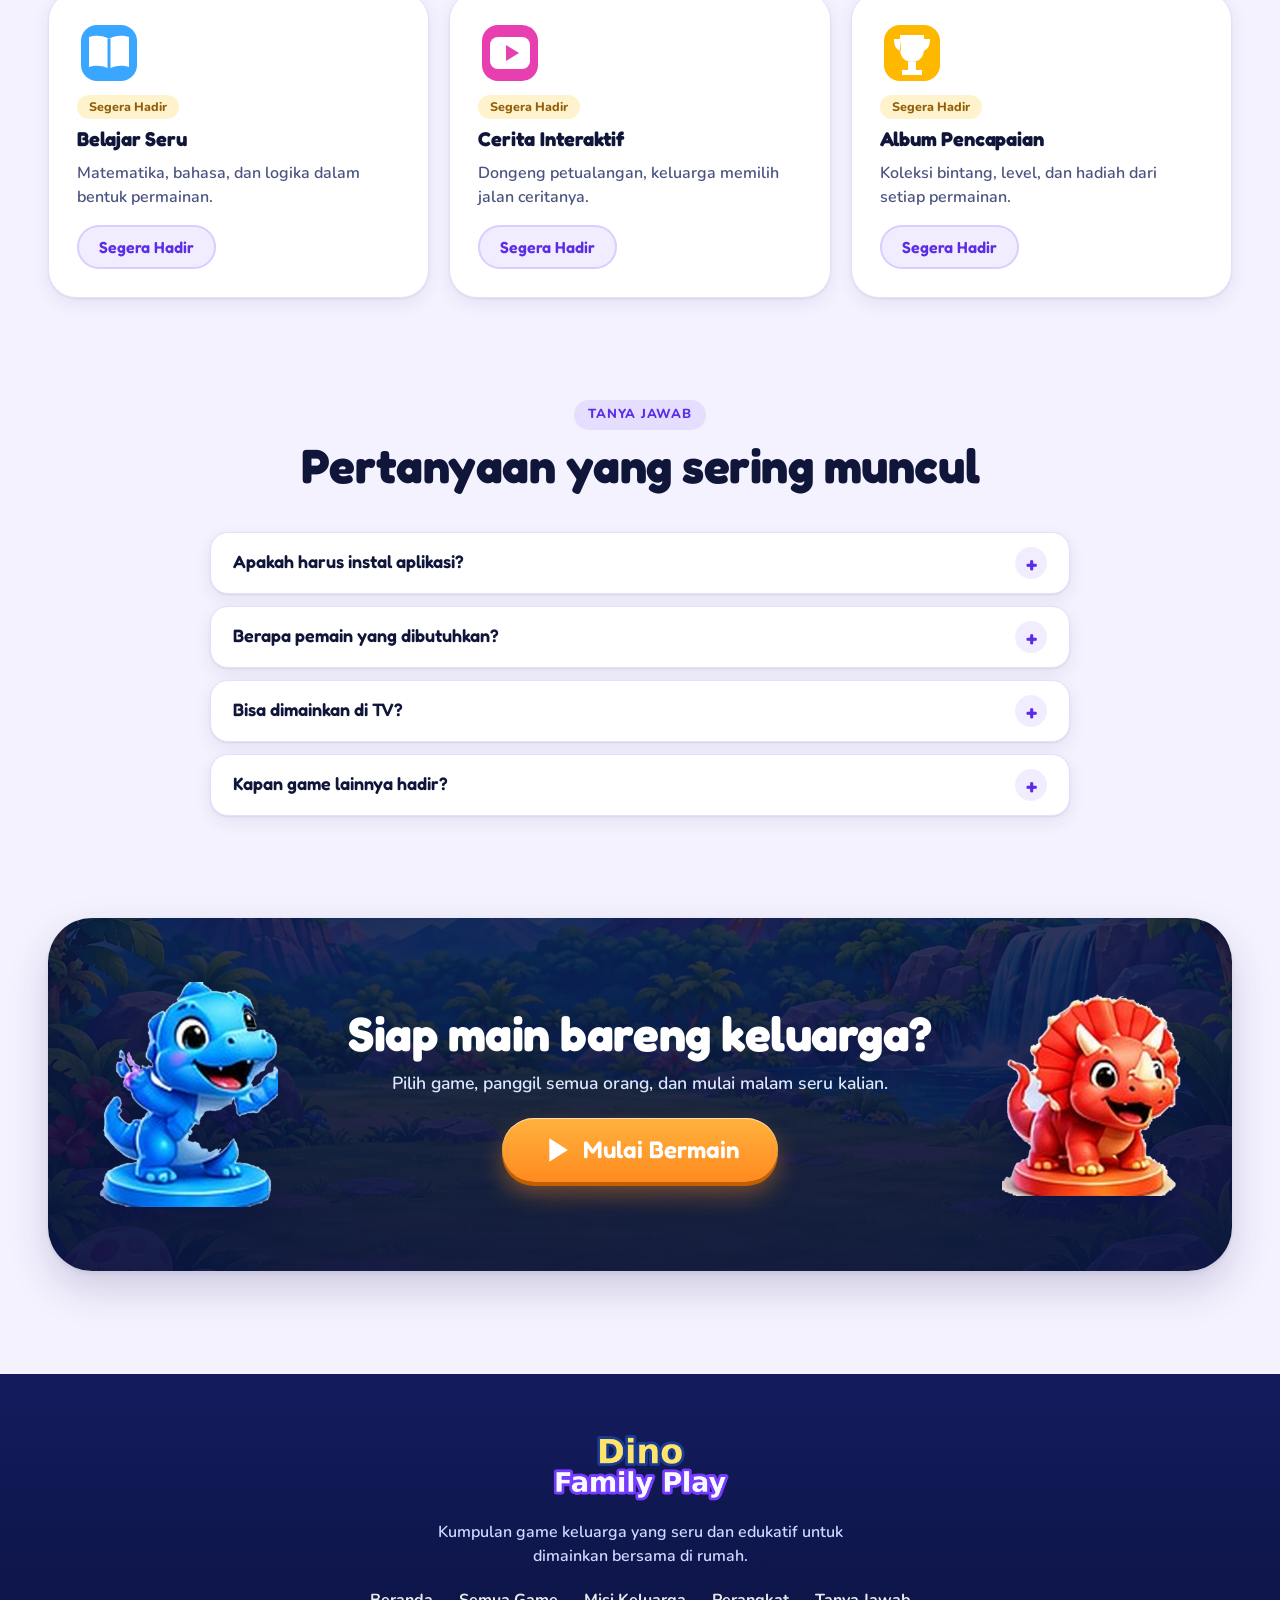
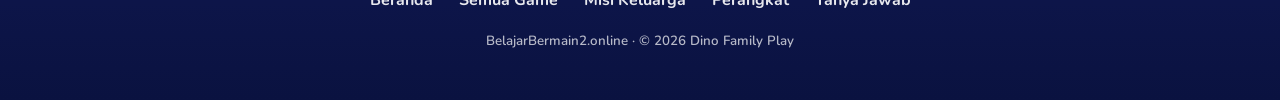
==== commit 883a8bc8: "Add files via upload" ====
--- a/index.html
+++ b/index.html
@@ -3,127 +3,202 @@
 <head>
 <meta charset="UTF-8">
 <meta name="viewport" content="width=device-width,initial-scale=1,viewport-fit=cover">
-<title>Dino Family Play — Portal Game Keluarga Seru & Edukatif</title>
-<meta name="description" content="Dino Family Play: portal game keluarga minimal 2 pemain. Seru, edukatif, dan bisa dimainkan di HP, tablet, laptop, dan TV.">
-<meta name="theme-color" content="#173C91">
-<meta property="og:title" content="Dino Family Play">
-<meta property="og:description" content="Bermain Bersama, Belajar Bersama, Tumbuh Bersama Keluarga.">
-<meta property="og:image" content="assets/preview.jpg">
+<title>Dino Family Play — Game Keluarga Seru & Edukatif untuk HP, Tablet, PC & TV</title>
+<meta name="description" content="Dino Family Play: portal game keluarga untuk 2–6 pemain. Ular tangga, monopoli, kuis, dan lebih banyak lagi. Langsung main di HP, tablet, laptop, dan TV tanpa instal.">
+<meta name="theme-color" content="#0A1240">
+<meta property="og:title" content="Dino Family Play — Malam Keluarga Jadi Lebih Seru">
+<meta property="og:description" content="Bermain Bersama, Belajar Bersama, Tumbuh Bersama Keluarga. Main di HP, tablet, laptop & TV.">
+<meta property="og:image" content="https://benyoriki.github.io/2BelajarBermain/assets/preview.jpg">
 <meta property="og:type" content="website">
+<meta name="twitter:card" content="summary_large_image">
 <link rel="icon" href="assets/favicon.png">
+<link rel="preconnect" href="https://fonts.googleapis.com">
+<link rel="preconnect" href="https://fonts.gstatic.com" crossorigin>
+<link rel="preload" as="image" href="assets/hero-jungle.webp" fetchpriority="high">
+<link href="https://fonts.googleapis.com/css2?family=Fredoka:wght@500;600;700&family=Nunito:wght@500;600;700;800&display=swap" rel="stylesheet">
 <link rel="stylesheet" href="style.css">
+<script>document.documentElement.classList.add('js')</script>
 </head>
 <body>
 <a class="skip" href="#main">Lewati ke konten</a>
-<header class="top">
-  <a class="brand" href="#beranda" aria-label="Dino Family Play"><img src="assets/logo.png" alt="Dino Family Play"></a>
+
+<header class="top" id="top">
+  <a class="brand" href="#beranda" aria-label="Dino Family Play — beranda"><img src="assets/logo.png" alt="Dino Family Play" width="900" height="300"></a>
   <nav id="nav" aria-label="Menu utama">
-    <a href="#beranda" class="on"><img src="assets/home.svg" alt="">Beranda</a>
-    <a href="#game"><img src="assets/game-board.svg" alt="">Semua Game</a>
-    <a href="#misi"><img src="assets/star.svg" alt="">Misi Keluarga</a>
-    <a href="#belajar"><img src="assets/learning.svg" alt="">Belajar</a>
-    <a href="#belajar"><img src="assets/story.svg" alt="">Cerita</a>
-    <a href="#belajar"><img src="assets/trophy.svg" alt="">Pencapaian</a>
-    <a href="#" data-modal="Pengaturan"><img src="assets/gear.svg" alt="">Pengaturan</a>
+    <a href="#beranda" class="on"><img src="assets/home.svg" alt="" width="20" height="20">Beranda</a>
+    <a href="#game"><img src="assets/game-board.svg" alt="" width="20" height="20">Semua Game</a>
+    <a href="#misi"><img src="assets/star.svg" alt="" width="20" height="20">Misi Keluarga</a>
+    <a href="#perangkat"><img src="assets/devices.svg" alt="" width="20" height="20">Perangkat</a>
+    <a href="#segera"><img src="assets/learning.svg" alt="" width="20" height="20">Belajar</a>
+    <a href="#faq"><img src="assets/story.svg" alt="" width="20" height="20">Tanya Jawab</a>
   </nav>
   <div class="tools">
-    <button class="icon-btn" data-modal="Pencarian" aria-label="Cari game"><svg viewBox="0 0 24 24"><circle cx="10" cy="10" r="6"/><path d="M15 15l6 6"/></svg></button>
-    <button class="icon-btn prof" data-modal="Profil Pemain" aria-label="Profil pemain"><img src="assets/dino-blue.png" alt=""></button>
-    <button class="icon-btn burger" id="burger" aria-label="Buka menu" aria-expanded="false"><svg viewBox="0 0 24 24"><path d="M4 7h16M4 12h16M4 17h16"/></svg></button>
+    <button class="icon-btn" data-modal="Pencarian" aria-label="Cari game"><svg viewBox="0 0 24 24" aria-hidden="true"><circle cx="10" cy="10" r="6"/><path d="M15 15l6 6"/></svg></button>
+    <a class="btn sm play-top" href="#game">Mainkan</a>
+    <button class="icon-btn burger" id="burger" aria-label="Buka menu" aria-expanded="false" aria-controls="nav"><svg viewBox="0 0 24 24" aria-hidden="true"><path d="M4 7h16M4 12h16M4 17h16"/></svg></button>
   </div>
 </header>
 
 <main id="main">
+
+<!-- HERO -->
 <section class="hero" id="beranda">
-  <div class="hero-copy">
-    <h1><img class="logo" src="assets/logo.png" alt="Dino Family Play" width="900" height="300" fetchpriority="high"></h1>
-    <p class="ribbon">Bermain Bersama • Belajar Bersama • Tumbuh Bersama Keluarga</p>
-    <ul class="sign" aria-label="Keunggulan">
-      <li>Kumpulan game keluarga</li><li>Minimal 2 pemain</li><li>Seru, edukatif &amp; interaktif</li><li>Bisa di HP, tablet, laptop &amp; TV</li>
-    </ul>
-    <div class="cta">
-      <a class="btn big" href="#game"><img src="assets/button-play.svg" alt="">Mulai Bermain</a>
-      <a class="btn ghost" href="#game">Semua Game</a>
-    </div>
-  </div>
-  <figure class="hero-art"><img src="assets/hero-family-play.webp" alt="Keluarga Dino biru, pink, merah, kuning, dan hijau bermain papan permainan di hutan" width="1672" height="941" fetchpriority="high"></figure>
-</section>
-
-<section class="sec cats-sec" id="kategori">
-  <h2 class="vh">Kategori game</h2>
+  <div class="hero-in">
+    <div class="hero-copy">
+      <p class="pill"><img src="assets/dice.svg" alt="" width="22" height="22">Portal game keluarga</p>
+      <h1>Malam keluarga jadi <em>lebih seru</em> bareng Dino!</h1>
+      <p class="lead">Kumpulan game untuk <b>2–6 pemain</b> — dari ular tangga sampai kuis. Buka di HP, tablet, laptop, atau TV, <b>langsung main tanpa instal</b>.</p>
+      <div class="cta">
+        <a class="btn big" href="#game"><img src="assets/button-play.svg" alt="" width="28" height="28">Mulai Bermain</a>
+        <a class="btn ghost" href="#misi">Misi Keluarga</a>
+      </div>
+      <ul class="ticks" aria-label="Keunggulan">
+        <li>Minimal 2 pemain</li><li>Seru &amp; edukatif</li><li>HP · Tablet · PC · TV</li>
+      </ul>
+    </div>
+    <figure class="hero-art">
+      <div class="frame"><img src="assets/hero-family-play.webp" alt="Keluarga Dino biru, pink, merah, kuning, dan hijau bermain papan permainan di hutan" width="1672" height="941" fetchpriority="high"></div>
+      <span class="float f1"><img src="assets/dice.svg" alt="" width="28" height="28">Ular Tangga <b>siap main</b></span>
+      <span class="float f2"><img src="assets/star.svg" alt="" width="28" height="28">Kumpulkan bintang</span>
+      <img class="mascot" src="assets/dino-pterodactyl.png" alt="" width="300" height="295">
+    </figure>
+  </div>
+</section>
+
+<!-- STATS -->
+<section class="stats-sec" aria-label="Ringkasan">
+  <ul class="stats">
+    <li><img src="assets/game-board.svg" alt="" width="52" height="52"><b>8 Game</b><span>2 siap main, 6 segera hadir</span></li>
+    <li><img src="assets/teamwork.svg" alt="" width="52" height="52"><b>2–6 Pemain</b><span>Seru dimainkan bersama</span></li>
+    <li><img src="assets/devices.svg" alt="" width="52" height="52"><b>4 Perangkat</b><span>HP, tablet, PC &amp; TV</span></li>
+    <li><img src="assets/bolt.svg" alt="" width="52" height="52"><b>Ringan &amp; Cepat</b><span>Tanpa instal, langsung buka</span></li>
+  </ul>
+</section>
+
+<!-- KATEGORI -->
+<section class="sec" id="kategori">
+  <div class="head"><p class="eyebrow">Pilih gaya mainmu</p><h2>Mau main apa hari ini?</h2></div>
   <div class="cats">
-    <a class="cat" style="--c:#7548F5" href="#game" data-filter="papan"><img class="ic" src="assets/game-board.svg" alt=""><img class="peek" src="assets/dino-yellow.png" alt="" loading="lazy"><b>Game Papan</b><span>Ular Tangga, Monopoli, Ludo</span></a>
-    <a class="cat" style="--c:#E8458F" href="#game" data-filter="otak"><img class="ic" src="assets/brain.svg" alt=""><img class="peek" src="assets/dino-pink.png" alt="" loading="lazy"><b>Adu Otak</b><span>Memori, tebak gambar, kuis</span></a>
-    <a class="cat" style="--c:#2fa04f" href="#misi"><img class="ic" src="assets/teamwork.svg" alt=""><img class="peek" src="assets/dino-green.png" alt="" loading="lazy"><b>Kerja Sama</b><span>Selesaikan tantangan bersama</span></a>
-    <a class="cat" style="--c:#2D8DEB" href="#belajar"><img class="ic" src="assets/learning.svg" alt=""><img class="peek" src="assets/dino-blue.png" alt="" loading="lazy"><b>Belajar Seru</b><span>Hitung, baca, dan logika</span></a>
-    <a class="cat" style="--c:#C73AA3" href="#belajar"><img class="ic" src="assets/story.svg" alt=""><img class="peek" src="assets/dino-pterodactyl.png" alt="" loading="lazy"><b>Cerita Interaktif</b><span>Pilih jalan ceritamu</span></a>
-    <a class="cat" style="--c:#E8820C" href="#misi"><img class="ic" src="assets/mission.svg" alt=""><img class="peek" src="assets/dino-red.png" alt="" loading="lazy"><b>Misi Keluarga</b><span>Aktivitas harian bersama</span></a>
-    <a class="cat" style="--c:#D9A400" href="#belajar"><img class="ic" src="assets/trophy.svg" alt=""><img class="peek" src="assets/dino-yellow.png" alt="" loading="lazy"><b>Pencapaian</b><span>Bintang, level, dan hadiah</span></a>
-  </div>
-</section>
-
+    <a class="cat c-big" style="--c:#7C4DFF" href="#game" data-filter="papan"><img class="ic" src="assets/game-board.svg" alt="" width="60" height="60"><img class="peek" src="assets/dino-yellow.png" alt="" loading="lazy" width="228" height="380"><b>Game Papan</b><span>Ular Tangga, Monopoli, Ludo — klasik yang selalu bikin ketawa.</span></a>
+    <a class="cat" style="--c:#F0489A" href="#game" data-filter="otak"><img class="ic" src="assets/brain.svg" alt="" width="48" height="48"><img class="peek" src="assets/dino-pink.png" alt="" loading="lazy" width="300" height="377"><b>Adu Otak</b><span>Memori, tebak gambar, kuis</span></a>
+    <a class="cat" style="--c:#16A34A" href="#misi"><img class="ic" src="assets/teamwork.svg" alt="" width="48" height="48"><img class="peek" src="assets/dino-green.png" alt="" loading="lazy" width="293" height="380"><b>Kerja Sama</b><span>Selesaikan tantangan bersama</span></a>
+    <a class="cat" style="--c:#2563EB" href="#segera"><img class="ic" src="assets/learning.svg" alt="" width="48" height="48"><img class="peek" src="assets/dino-blue.png" alt="" loading="lazy" width="300" height="377"><b>Belajar Seru</b><span>Hitung, baca, dan logika</span></a>
+    <a class="cat" style="--c:#C026D3" href="#segera"><img class="ic" src="assets/story.svg" alt="" width="48" height="48"><img class="peek" src="assets/dino-pterodactyl.png" alt="" loading="lazy" width="300" height="295"><b>Cerita Interaktif</b><span>Pilih jalan ceritamu</span></a>
+    <a class="cat c-wide" style="--c:#EA7A0A" href="#misi"><img class="ic" src="assets/mission.svg" alt="" width="48" height="48"><img class="peek" src="assets/dino-red.png" alt="" loading="lazy" width="300" height="338"><b>Misi Keluarga</b><span>Aktivitas harian bersama, kumpulkan bintang</span></a>
+    <a class="cat c-wide" style="--c:#CA8A04" href="#segera"><img class="ic" src="assets/trophy.svg" alt="" width="48" height="48"><img class="peek" src="assets/dino-yellow.png" alt="" loading="lazy" width="228" height="380"><b>Pencapaian</b><span>Bintang, level, dan hadiah</span></a>
+  </div>
+</section>
+
+<!-- GAME -->
 <section class="sec" id="game">
-  <h2>Petualangan Favorit Keluarga</h2>
+  <div class="head row"><div><p class="eyebrow">Perpustakaan game</p><h2>Petualangan Favorit Keluarga</h2></div>
   <div class="chips" role="group" aria-label="Filter game">
-    <button class="chip on" data-f="all">Semua</button><button class="chip" data-f="papan">Papan</button><button class="chip" data-f="otak">Adu Otak</button>
-  </div>
-  <div class="games" id="games"></div>
-</section>
-
-<section class="sec mission" id="misi">
-  <div class="mission-art" aria-hidden="true"><img src="assets/dino-green.png" alt=""><img src="assets/dino-pink.png" alt=""></div>
-  <div class="mission-body">
-    <h2>Jadilah Tim Keluarga!</h2>
-    <ul class="missions">
-      <li><img src="assets/game-board.svg" alt=""><div><b>Main bersama</b><span>Satu ronde game papan malam ini</span></div><i>+1 ★</i></li>
-      <li><img src="assets/learning.svg" alt=""><div><b>Belajar bersama</b><span>Jawab 5 kuis sebagai satu tim</span></div><i>+2 ★</i></li>
-      <li><img src="assets/teamwork.svg" alt=""><div><b>Kerja sama</b><span>Selesaikan tantangan tanpa saling skip</span></div><i>+3 ★</i></li>
-    </ul>
-    <div class="progress"><div class="pl"><b>Contoh progres bintang mingguan</b><span>3 / 10</span></div><div class="bar"><i style="width:30%"></i></div></div>
-    <div class="reward"><img src="assets/star.svg" alt=""><img src="assets/star.svg" alt=""><img src="assets/star.svg" alt=""><img src="assets/trophy.svg" alt=""><span>Kumpulkan bintang, buka badge pencapaian.</span></div>
-  </div>
-</section>
-
-<section class="sec" id="fitur">
-  <h2>Fitur Utama</h2>
-  <ul class="fitur">
-    <li><img src="assets/teamwork.svg" alt="" loading="lazy"><span>Minimal 2 Pemain</span></li>
-    <li><img src="assets/game-board.svg" alt="" loading="lazy"><span>Banyak Pilihan Game</span></li>
-    <li><img src="assets/learning.svg" alt="" loading="lazy"><span>Edukasi dan Belajar</span></li>
-    <li><img src="assets/story.svg" alt="" loading="lazy"><span>Cerita Interaktif</span></li>
-    <li><img src="assets/mission.svg" alt="" loading="lazy"><span>Misi Keluarga</span></li>
-    <li><img src="assets/trophy.svg" alt="" loading="lazy"><span>Pencapaian &amp; Hadiah</span></li>
-    <li><img src="assets/devices.svg" alt="" loading="lazy"><span>Multi Perangkat<small>HP, Tablet, PC, TV</small></span></li>
-    <li><img src="assets/bolt.svg" alt="" loading="lazy"><span>Ringan &amp; Cepat</span></li>
-  </ul>
-</section>
-
-<section class="sec" id="belajar">
-  <h2>Bermain Sambil Belajar</h2>
+    <button class="chip on" data-f="all" aria-pressed="true">Semua</button><button class="chip" data-f="ready" aria-pressed="false">Siap Main</button><button class="chip" data-f="papan" aria-pressed="false">Papan</button><button class="chip" data-f="otak" aria-pressed="false">Adu Otak</button>
+  </div></div>
+  <div class="games" id="games" aria-live="polite"></div>
+</section>
+
+<!-- CARA MAIN -->
+<section class="sec" id="cara">
+  <div class="head center"><p class="eyebrow">Gampang banget</p><h2>Mulai main dalam 3 langkah</h2></div>
+  <ol class="steps">
+    <li><span class="n">1</span><img src="assets/game-board.svg" alt="" width="64" height="64" loading="lazy"><h3>Pilih game</h3><p>Pilih game papan atau adu otak yang paling cocok untuk suasana malam ini.</p></li>
+    <li><span class="n">2</span><img src="assets/teamwork.svg" alt="" width="64" height="64" loading="lazy"><h3>Kumpulkan keluarga</h3><p>Ajak 2–6 pemain. Satu layar cukup — HP, tablet, laptop, atau TV.</p></li>
+    <li><span class="n">3</span><img src="assets/trophy.svg" alt="" width="64" height="64" loading="lazy"><h3>Main &amp; kumpulkan bintang</h3><p>Selesaikan misi bersama, kumpulkan bintang, dan rayakan kemenangan keluarga.</p></li>
+  </ol>
+</section>
+
+<!-- MISI -->
+<section class="sec" id="misi">
+  <div class="mission">
+    <div class="mission-art" aria-hidden="true"><img src="assets/dino-green.png" alt="" width="293" height="380" loading="lazy"><img src="assets/dino-pink.png" alt="" width="300" height="377" loading="lazy"></div>
+    <div class="mission-body">
+      <p class="eyebrow light">Misi hari ini</p>
+      <h2>Jadilah Tim Keluarga!</h2>
+      <p class="sub">Ketuk misi yang sudah kalian selesaikan. Progres tersimpan di perangkat ini dan diatur ulang setiap hari.</p>
+      <ul class="missions" id="missions">
+        <li><button type="button" class="m" data-s="1" aria-pressed="false"><img src="assets/game-board.svg" alt="" width="48" height="48"><span class="mt"><b>Main bersama</b><small>Satu ronde game papan malam ini</small></span><i>+1 ★</i><em class="ck" aria-hidden="true"></em></button></li>
+        <li><button type="button" class="m" data-s="2" aria-pressed="false"><img src="assets/learning.svg" alt="" width="48" height="48"><span class="mt"><b>Belajar bersama</b><small>Jawab 5 kuis sebagai satu tim</small></span><i>+2 ★</i><em class="ck" aria-hidden="true"></em></button></li>
+        <li><button type="button" class="m" data-s="3" aria-pressed="false"><img src="assets/teamwork.svg" alt="" width="48" height="48"><span class="mt"><b>Kerja sama</b><small>Selesaikan tantangan tanpa saling skip</small></span><i>+3 ★</i><em class="ck" aria-hidden="true"></em></button></li>
+      </ul>
+      <div class="progress"><div class="pl"><b>Bintang hari ini</b><span id="pval">0 / 6</span></div><div class="bar" role="progressbar" aria-valuemin="0" aria-valuemax="6" aria-valuenow="0" id="pbar"><i id="pfill" style="width:0"></i></div></div>
+      <p class="reward" id="reward"><img src="assets/trophy.svg" alt="" width="34" height="34"><span id="rtxt">Selesaikan misi pertama untuk membuka bintang!</span></p>
+    </div>
+  </div>
+</section>
+
+<!-- PERANGKAT -->
+<section class="sec" id="perangkat">
+  <div class="dev">
+    <div class="dev-copy">
+      <p class="eyebrow">Multi perangkat</p>
+      <h2>Satu portal, semua layar</h2>
+      <p class="lead2">Tampilan menyesuaikan otomatis. Di TV, menu pindah ke samping dan semua bisa dikendalikan dengan remote.</p>
+      <ul class="dev-list">
+        <li><b>HP</b><span>Tombol besar &amp; menu bawah, nyaman satu tangan</span></li>
+        <li><b>Tablet</b><span>Kartu game 2–3 kolom, pas untuk main berdua</span></li>
+        <li><b>Laptop / PC</b><span>Tampilan lega dengan semua game sekaligus</span></li>
+        <li><b>Smart TV</b><span>Mode TV dengan kontrol arah &amp; OK pada remote</span></li>
+      </ul>
+      <button class="btn ghost tvbtn" type="button" id="tvtoggle">Coba Mode TV</button>
+    </div>
+    <div class="stage" aria-hidden="true">
+      <div class="d d-tv"><img src="assets/hero-family-play.webp" alt="" width="1672" height="941" loading="lazy"></div>
+      <div class="d d-lap"><img src="assets/game-world.webp" alt="" width="1280" height="720" loading="lazy"></div>
+      <div class="d d-tab"><img src="assets/ular-tangga.webp" alt="" width="720" height="480" loading="lazy"></div>
+      <div class="d d-ph"><img src="assets/monopoli.webp" alt="" width="720" height="480" loading="lazy"></div>
+    </div>
+  </div>
+</section>
+
+<!-- SEGERA -->
+<section class="sec" id="segera">
+  <div class="head center"><p class="eyebrow">Sedang disiapkan</p><h2>Bermain Sambil Belajar</h2></div>
   <div class="feats">
-    <article class="feat" style="--c:#2D8DEB"><img src="assets/learning.svg" alt=""><h3>Belajar Seru</h3><p>Matematika, bahasa, dan logika dalam bentuk permainan.</p><button class="btn sm" data-modal="Belajar Seru">Segera Hadir</button></article>
-    <article class="feat" style="--c:#C73AA3"><img src="assets/story.svg" alt=""><h3>Cerita Interaktif</h3><p>Dongeng petualangan, keluarga memilih jalan ceritanya.</p><button class="btn sm" data-modal="Cerita Interaktif">Segera Hadir</button></article>
-    <article class="feat" style="--c:#D9A400"><img src="assets/trophy.svg" alt=""><h3>Album Pencapaian</h3><p>Koleksi bintang, level, dan hadiah dari setiap permainan.</p><button class="btn sm" data-modal="Album Pencapaian">Segera Hadir</button></article>
+    <article class="feat" style="--c:#2563EB"><img src="assets/learning.svg" alt="" width="64" height="64" loading="lazy"><span class="soon-tag">Segera Hadir</span><h3>Belajar Seru</h3><p>Matematika, bahasa, dan logika dalam bentuk permainan.</p><button class="btn sm" data-modal="Belajar Seru">Segera Hadir</button></article>
+    <article class="feat" style="--c:#C026D3"><img src="assets/story.svg" alt="" width="64" height="64" loading="lazy"><span class="soon-tag">Segera Hadir</span><h3>Cerita Interaktif</h3><p>Dongeng petualangan, keluarga memilih jalan ceritanya.</p><button class="btn sm" data-modal="Cerita Interaktif">Segera Hadir</button></article>
+    <article class="feat" style="--c:#CA8A04"><img src="assets/trophy.svg" alt="" width="64" height="64" loading="lazy"><span class="soon-tag">Segera Hadir</span><h3>Album Pencapaian</h3><p>Koleksi bintang, level, dan hadiah dari setiap permainan.</p><button class="btn sm" data-modal="Album Pencapaian">Segera Hadir</button></article>
+  </div>
+</section>
+
+<!-- FAQ -->
+<section class="sec narrow" id="faq">
+  <div class="head center"><p class="eyebrow">Tanya jawab</p><h2>Pertanyaan yang sering muncul</h2></div>
+  <div class="faq">
+    <details><summary>Apakah harus instal aplikasi?</summary><p>Tidak. Dino Family Play berjalan langsung di browser, jadi cukup buka alamat website di perangkat apa pun.</p></details>
+    <details><summary>Berapa pemain yang dibutuhkan?</summary><p>Minimal 2 pemain. Sebagian besar game bisa dimainkan 2–4 pemain, dan game adu otak sampai 6 pemain.</p></details>
+    <details><summary>Bisa dimainkan di TV?</summary><p>Bisa. Di Smart TV, tampilan otomatis berubah ke Mode TV dengan menu samping dan kontrol memakai tombol arah, OK, dan Back pada remote. Di PC, tekan tombol “Coba Mode TV” untuk mencobanya.</p></details>
+    <details><summary>Kapan game lainnya hadir?</summary><p>Ular Tangga dan Monopoli sudah siap dimainkan. Game lain sedang disiapkan satu per satu — cek kembali secara berkala.</p></details>
+  </div>
+</section>
+
+<!-- CTA AKHIR -->
+<section class="final">
+  <div class="final-in">
+    <img class="fd1" src="assets/dino-blue.png" alt="" width="300" height="377" loading="lazy">
+    <div><h2>Siap main bareng keluarga?</h2><p>Pilih game, panggil semua orang, dan mulai malam seru kalian.</p><a class="btn big" href="#game"><img src="assets/button-play.svg" alt="" width="28" height="28">Mulai Bermain</a></div>
+    <img class="fd2" src="assets/dino-red.png" alt="" width="300" height="338" loading="lazy">
   </div>
 </section>
 </main>
 
 <footer class="foot">
-  <img src="assets/logo.png" alt="Dino Family Play" class="flogo">
+  <img src="assets/logo.png" alt="Dino Family Play" class="flogo" width="900" height="300" loading="lazy">
   <p>Kumpulan game keluarga yang seru dan edukatif untuk dimainkan bersama di rumah.</p>
-  <nav aria-label="Footer"><a href="#beranda">Beranda</a><a href="#game">Semua Game</a><a href="#misi">Misi Keluarga</a><a href="#belajar">Belajar</a></nav>
+  <nav aria-label="Footer"><a href="#beranda">Beranda</a><a href="#game">Semua Game</a><a href="#misi">Misi Keluarga</a><a href="#perangkat">Perangkat</a><a href="#faq">Tanya Jawab</a></nav>
   <small>BelajarBermain2.online · © 2026 Dino Family Play</small>
 </footer>
 
 <nav class="tabbar" aria-label="Menu cepat">
-  <a href="#beranda"><img src="assets/home.svg" alt="">Beranda</a>
-  <a href="#game"><img src="assets/game-board.svg" alt="">Game</a>
-  <a href="#misi"><img src="assets/star.svg" alt="">Misi</a>
-  <a href="#belajar"><img src="assets/learning.svg" alt="">Belajar</a>
-  <a href="#" data-modal="Profil Pemain"><img src="assets/dino-blue.png" alt="">Profil</a>
+  <a href="#beranda" class="on"><img src="assets/home.svg" alt="" width="26" height="26">Beranda</a>
+  <a href="#game"><img src="assets/game-board.svg" alt="" width="26" height="26">Game</a>
+  <a href="#misi"><img src="assets/star.svg" alt="" width="26" height="26">Misi</a>
+  <a href="#segera"><img src="assets/learning.svg" alt="" width="26" height="26">Belajar</a>
+  <a href="#" data-modal="Profil Pemain"><img src="assets/dino-blue.png" alt="" width="26" height="26">Profil</a>
 </nav>
+
 <div class="modal" id="modal" role="dialog" aria-modal="true" aria-labelledby="mt" hidden>
-  <div class="box"><img src="assets/dino-pterodactyl.png" alt=""><h3 id="mt"></h3><p id="mp">Fitur ini sedang disiapkan. Nantikan di pembaruan berikutnya!</p><button class="btn" id="mx">Oke, Mengerti</button></div>
+  <div class="box"><img src="assets/dino-pterodactyl.png" alt="" width="110" height="108"><h3 id="mt"></h3><p id="mp">Fitur ini sedang disiapkan. Nantikan di pembaruan berikutnya!</p><button class="btn" id="mx">Oke, Mengerti</button></div>
 </div>
 <script src="app.js"></script>
 </body>
--- a/style.css
+++ b/style.css
@@ -1,143 +1,303 @@
-/* Dino Family Play — Game Launcher UI 2026
-   1 Tokens · 2 Base · 3 Header · 4 Tombol · 5 Hero · 6 Section · 7 Kategori · 8 Game · 9 Misi · 10 Fitur · 11 Footer · 12 Modal · 13 Tablet · 14 Mobile · 15 TV · 16 Motion */
+/* Dino Family Play — Bright Fantasy UI 2026 (v04)
+   1 Tokens · 2 Base · 3 Header · 4 Tombol · 5 Hero · 6 Stats · 7 Section · 8 Kategori · 9 Game · 10 Langkah · 11 Misi · 12 Perangkat · 13 Segera · 14 FAQ · 15 CTA · 16 Footer · 17 Modal · 18 Responsif · 19 TV · 20 Motion */
+
 /* 1 Tokens */
-:root{--navy:#08163F;--royal:#173C91;--cyan:#39D9FF;--purple:#7548F5;--orange:#FF9F24;--yellow:#FFE36A;--pink:#FF70B8;--green:#42C978;--white:#F7FAFF;--ink:#173567;--ink-soft:#4a6595;
---r:22px;--shadow:0 8px 20px #08163f33;--shadow-lg:0 16px 34px #08163f4d;--max:1440px;--pad:clamp(14px,4vw,56px);
---font:"Fredoka","Baloo 2","Nunito","Trebuchet MS","Segoe UI Rounded",system-ui,sans-serif}
+:root{
+ --ink:#10163A;--ink2:#4B5380;--bg:#F5F2FF;--card:#fff;--line:#E4DFFA;
+ --navy:#0A1240;--navy2:#141C5E;--violet:#7C4DFF;--violet2:#5B2EE6;--cyan:#22D3EE;--sun:#FFC83D;--orange:#FF8A1F;--coral:#FF5D8F;--mint:#2DD4A0;
+ --r:28px;--r-sm:18px;
+ --sh1:0 1px 2px #1a1a5a14,0 6px 18px #1a1a5a14;
+ --sh2:0 2px 4px #1a1a5a14,0 18px 40px #1a1a5a2e;
+ --max:1280px;--pad:clamp(16px,4.5vw,48px);--hh:64px;
+ --f-head:"Fredoka","Baloo 2","Trebuchet MS",system-ui,sans-serif;
+ --f-body:"Nunito","Segoe UI",system-ui,-apple-system,sans-serif;
+}
+
 /* 2 Base */
-*{box-sizing:border-box;margin:0}
-html{scroll-behavior:smooth;scroll-padding-top:84px}
-body{font-family:var(--font);font-weight:600;color:var(--ink);line-height:1.4;overflow-x:hidden;background:linear-gradient(#d6ebff,#e6dcff 70%,#d6ebff)}
-img{max-width:100%;display:block}a{color:inherit;text-decoration:none}button{font:inherit;color:inherit;cursor:pointer;border:0;background:none}
-:focus-visible{outline:4px solid var(--yellow);outline-offset:3px}
-.skip{position:absolute;left:-999px}.skip:focus{left:8px;top:8px;z-index:99;background:#fff;padding:8px}
-.vh{position:absolute;width:1px;height:1px;overflow:hidden;clip:rect(0 0 0 0)}
-h2,h3{font-weight:700;line-height:1.1}
-/* 3 Header */
-.top{position:sticky;top:0;z-index:50;display:flex;align-items:center;gap:14px;padding:6px var(--pad);background:linear-gradient(#1d47a8,#143382);border-bottom:3px solid #2a58c4;box-shadow:0 6px 16px #08163f66;color:#fff}
-.brand img{height:54px;width:auto}
+*,*::before,*::after{box-sizing:border-box}
+*{margin:0}
+html{scroll-behavior:smooth;scroll-padding-top:96px;-webkit-text-size-adjust:100%}
+body{font-family:var(--f-body);font-weight:600;font-size:1rem;line-height:1.5;color:var(--ink);background:var(--bg);overflow-x:hidden}
+img{max-width:100%;height:auto;display:block}
+a{color:inherit;text-decoration:none}
+button{font:inherit;color:inherit;cursor:pointer;border:0;background:none}
+ul,ol{padding:0;list-style:none}
+:focus-visible{outline:4px solid var(--sun);outline-offset:3px;border-radius:12px}
+.skip{position:absolute;left:-999px}.skip:focus{left:8px;top:8px;z-index:99;background:#fff;padding:8px 14px;border-radius:10px}
+h1,h2,h3{font-family:var(--f-head);font-weight:700;line-height:1.08;letter-spacing:-.01em}
+h2{font-size:clamp(1.8rem,4.2vw,3rem)}
+h3{font-size:1.25rem}
+.js .rv{opacity:0;transform:translateY(26px);transition:opacity .7s cubic-bezier(.2,.7,.2,1),transform .7s cubic-bezier(.2,.7,.2,1)}
+.js .rv.in{opacity:1;transform:none}
+
+/* 3 Header (floating glass) */
+.top{position:sticky;top:10px;z-index:50;display:flex;align-items:center;gap:12px;height:var(--hh);margin:10px clamp(10px,2.5vw,28px) calc(-1*var(--hh));padding:0 10px 0 18px;border-radius:999px;color:#fff;background:#0a1240b3;-webkit-backdrop-filter:blur(18px) saturate(1.4);backdrop-filter:blur(18px) saturate(1.4);border:1px solid #ffffff2e;box-shadow:0 10px 30px #0a124066}
+.brand img{height:44px;width:auto}
 #nav{display:flex;gap:2px;margin:0 auto}
-#nav a{display:flex;align-items:center;gap:6px;padding:8px 11px;border-radius:999px;font-size:.9rem;white-space:nowrap;transition:background .2s}
-#nav a img{width:18px;height:18px}
-#nav a:hover{background:#ffffff26}
-#nav a.on{background:linear-gradient(#9a6bff,var(--purple));box-shadow:0 3px 0 #4a1fc2}
-.tools{display:flex;gap:8px}
-.icon-btn{width:44px;height:44px;border-radius:50%;background:#ffffff22;display:grid;place-items:center;border:2px solid #ffffff55;overflow:hidden}
-.icon-btn svg{width:22px;height:22px;fill:none;stroke:#fff;stroke-width:2.6;stroke-linecap:round}
-.prof img{width:32px}.burger{display:none}
+#nav a{display:flex;align-items:center;gap:7px;padding:9px 13px;border-radius:999px;font-size:.92rem;font-weight:700;white-space:nowrap;transition:background .2s,color .2s}
+#nav a img{width:20px;height:20px}
+#nav a:hover{background:#ffffff1f}
+#nav a.on{background:linear-gradient(#9b78ff,var(--violet));box-shadow:0 4px 14px #7c4dff88}
+.tools{display:flex;align-items:center;gap:8px}
+.icon-btn{width:44px;height:44px;border-radius:50%;background:#ffffff1f;display:grid;place-items:center;border:1px solid #ffffff44;transition:background .2s}
+.icon-btn:hover{background:#ffffff38}
+.icon-btn svg{width:22px;height:22px;fill:none;stroke:#fff;stroke-width:2.4;stroke-linecap:round}
+.burger{display:none}
+
 /* 4 Tombol */
-.btn{display:inline-flex;align-items:center;justify-content:center;gap:10px;min-height:52px;padding:13px 28px;border-radius:999px;font-weight:700;font-size:1.1rem;color:#fff;background:linear-gradient(#ffc04d,var(--orange) 55%,#f07d00);box-shadow:0 5px 0 #b85a00,0 10px 18px #08163f55,inset 0 2px 0 #fff8;text-shadow:0 2px 0 #b85a0099;transition:transform .15s}
-.btn:hover{transform:translateY(-3px)}.btn:active{transform:translateY(3px)}
-.btn img{width:1.1em}.btn.big{font-size:clamp(1.3rem,2.4vw,1.8rem);padding:15px 42px}
-.btn.ghost{background:linear-gradient(#9a6bff,var(--purple));box-shadow:0 5px 0 #4a1fc2,0 10px 18px #08163f55,inset 0 2px 0 #fff6;text-shadow:none}
-.btn.sm{min-height:46px;font-size:.95rem;padding:9px 22px;background:#fff;color:var(--purple);text-shadow:none;box-shadow:inset 0 0 0 2px var(--purple)}
+.btn{display:inline-flex;align-items:center;justify-content:center;gap:10px;min-height:52px;padding:12px 28px;border-radius:999px;font-family:var(--f-head);font-weight:600;font-size:1.1rem;color:#fff;background:linear-gradient(180deg,#ffb23f,var(--orange));box-shadow:0 4px 0 #c25f00,0 12px 24px #ff8a1f66,inset 0 1px 0 #fff9;transition:transform .15s,box-shadow .15s,filter .2s}
+.btn:hover{transform:translateY(-3px);filter:brightness(1.05)}
+.btn:active{transform:translateY(2px);box-shadow:0 1px 0 #c25f00,0 4px 10px #ff8a1f55}
+.btn img{width:1.4em;height:1.4em}
+.btn.big{min-height:62px;padding:14px 38px;font-size:clamp(1.2rem,2.2vw,1.5rem)}
+.btn.ghost{background:#ffffff1f;box-shadow:inset 0 0 0 2px #ffffff77;-webkit-backdrop-filter:blur(8px);backdrop-filter:blur(8px)}
+.btn.ghost:hover{background:#ffffff33}
+.btn.sm{min-height:44px;padding:8px 22px;font-size:1rem}
+.play-top{box-shadow:0 3px 0 #c25f00,0 6px 16px #ff8a1f66,inset 0 1px 0 #fff9}
+
 /* 5 Hero */
-.hero{position:relative;isolation:isolate;overflow:hidden;display:grid;grid-template-columns:minmax(0,.8fr) minmax(0,1.2fr);align-items:center;min-height:clamp(520px,46vw,700px);padding:clamp(20px,3vw,44px) max(var(--pad),calc((100vw - var(--max))/2 + 40px)) clamp(80px,9vw,120px);background:linear-gradient(#08163f1f,#08163f33),url(assets/hero-jungle.webp) center/cover}
-.hero-copy{display:flex;flex-direction:column;gap:14px;align-items:flex-start}
-h1{line-height:0}.logo{width:min(560px,100%);height:auto;filter:drop-shadow(0 8px 10px #08163f88)}
-.ribbon{max-width:34em;padding:8px 22px;border-radius:12px;background:linear-gradient(#e0334f,#b01e3c);color:#fff;font-size:clamp(.85rem,1.5vw,1.05rem);box-shadow:0 4px 0 #7a1228,0 8px 14px #08163f55;border:2px solid #ffb3c0}
-.sign{list-style:none;padding:14px 20px;border-radius:14px;background:linear-gradient(#f9ebc3,#efd491);border:5px solid #a8723a;box-shadow:0 8px 16px #08163f66;color:#4a2f10;transform:rotate(-1.5deg);display:grid;gap:3px;font-size:1rem}
-.sign li::before{content:"✓";color:#1f9d4b;font-weight:800;margin-right:10px}
+.hero{position:relative;isolation:isolate;color:#fff;padding:calc(var(--hh) + 10px + clamp(28px,5vw,64px)) var(--pad) clamp(90px,10vw,150px);background:linear-gradient(180deg,#0a1240cc 0,#0a124066 38%,#0a1240f2 100%),url(assets/hero-jungle.webp) center/cover no-repeat}
+.hero::after{content:"";position:absolute;left:0;right:0;bottom:-1px;height:clamp(40px,6vw,80px);background:var(--bg);border-radius:50% 50% 0 0/100% 100% 0 0;z-index:-1}
+.hero-in{max-width:var(--max);margin:auto;display:grid;grid-template-columns:minmax(0,1fr) minmax(0,1.05fr);gap:clamp(24px,4vw,64px);align-items:center}
+.hero-copy{display:flex;flex-direction:column;align-items:flex-start;gap:clamp(14px,2vw,22px)}
+.pill{display:inline-flex;align-items:center;gap:8px;padding:6px 16px 6px 8px;border-radius:999px;background:#ffffff1f;border:1px solid #ffffff44;-webkit-backdrop-filter:blur(10px);backdrop-filter:blur(10px);font-weight:800;font-size:.9rem;letter-spacing:.02em}
+.hero h1{font-size:clamp(2.3rem,6vw,4.4rem);text-shadow:0 4px 24px #0a124099}
+.hero h1 em{font-style:normal;background:linear-gradient(95deg,var(--sun),#ff9fc6 55%,#9b78ff);-webkit-background-clip:text;background-clip:text;color:transparent;text-shadow:none;filter:drop-shadow(0 3px 12px #0a124088)}
+.lead{max-width:34em;font-size:clamp(1.02rem,1.6vw,1.25rem);line-height:1.55;font-weight:600;color:#eaf0ff}
+.lead b{color:#fff;font-weight:800}
 .cta{display:flex;flex-wrap:wrap;gap:14px}
-.hero-copy{position:relative;z-index:2}
-.hero-art{position:absolute;z-index:0;bottom:0;right:0;width:min(80%,1180px);margin:0}
-.hero-art img{width:100%;height:auto;aspect-ratio:1672/941;object-fit:cover;-webkit-mask-image:linear-gradient(90deg,transparent,#000 22%),linear-gradient(180deg,transparent,#000 16%);mask-image:linear-gradient(90deg,transparent,#000 22%),linear-gradient(180deg,transparent,#000 16%);-webkit-mask-composite:source-in;mask-composite:intersect}
-/* 6 Section */
-.sec{max-width:calc(var(--max) + 2*var(--pad));margin:auto;padding:clamp(28px,5vw,60px) var(--pad)}
-h2{font-size:clamp(1.5rem,4vw,2.4rem);margin-bottom:18px;color:var(--ink)}
-/* 7 Kategori */
-.cats-sec{position:relative;z-index:2;margin-top:clamp(-100px,-7vw,-56px);padding-bottom:0}
-.cats{display:grid;grid-template-columns:repeat(7,1fr);gap:12px}
-.cat{--c:#7548F5;position:relative;overflow:hidden;display:flex;flex-direction:column;gap:3px;min-height:170px;padding:14px 12px 16px;border-radius:var(--r);color:#fff;background:radial-gradient(circle at 90% 0,#ffffff44,transparent 55%),linear-gradient(165deg,color-mix(in srgb,var(--c) 78%,#fff),var(--c) 60%,color-mix(in srgb,var(--c) 75%,#000));border:2px solid #ffffff66;box-shadow:0 6px 0 color-mix(in srgb,var(--c) 55%,#000),var(--shadow);transition:transform .2s}
-.cat:hover{transform:translateY(-6px)}
-.cat .ic{width:52px;margin-bottom:4px;filter:drop-shadow(0 3px 3px #0004)}
-.cat .peek{position:absolute;top:8px;right:6px;height:62px;width:auto;max-width:54px;object-fit:contain;filter:drop-shadow(0 5px 5px #0005)}
-.cat b{font-size:1.05rem;font-weight:700;line-height:1.1;margin-top:auto}.cat span{font-size:.78rem;font-weight:500;line-height:1.25;opacity:.95;min-height:2.5em}
-/* 8 Game */
-.chips{display:flex;gap:10px;flex-wrap:wrap;margin:-4px 0 18px}
-.chip{min-height:44px;padding:8px 22px;border-radius:999px;background:#fff;border:2px solid #b9d3f3;font-weight:600}
-.chip.on{background:var(--purple);border-color:var(--purple);color:#fff}
+.ticks{display:flex;flex-wrap:wrap;gap:8px 18px;font-weight:700;font-size:.95rem;color:#dbe6ff}
+.ticks li::before{content:"✓";display:inline-grid;place-items:center;width:20px;height:20px;margin-right:8px;border-radius:50%;background:var(--mint);color:#06392a;font-size:.8rem;font-weight:900}
+.hero-art{position:relative;margin:0}
+.frame{position:relative;border-radius:34px;padding:8px;background:linear-gradient(140deg,#ffffffcc,#ffffff33);box-shadow:0 30px 70px #040a2e99,0 0 0 1px #ffffff55;transform:rotate(1.5deg);transition:transform .5s}
+.frame:hover{transform:rotate(0)}
+.frame img{width:100%;border-radius:27px;aspect-ratio:1672/941;object-fit:cover}
+.float{position:absolute;display:inline-flex;align-items:center;gap:8px;padding:8px 16px 8px 10px;border-radius:999px;background:#fff;color:var(--ink);font-weight:800;font-size:.9rem;box-shadow:var(--sh2);animation:bob 5s ease-in-out infinite}
+.float b{color:#16A34A}
+.f1{top:-16px;left:-14px}.f2{bottom:22px;right:-10px;animation-delay:-2.5s}
+.mascot{position:absolute;width:clamp(70px,11vw,130px);right:-8px;top:-52px;filter:drop-shadow(0 12px 12px #0a124099);animation:bob 4s ease-in-out infinite;animation-delay:-1s}
+@keyframes bob{50%{transform:translateY(-9px)}}
+
+/* 6 Stats */
+.stats-sec{position:relative;z-index:3;max-width:var(--max);margin:calc(-1*clamp(48px,6vw,76px)) auto 0;padding:0 var(--pad)}
+.stats{display:grid;grid-template-columns:repeat(4,1fr);gap:14px}
+.stats li{display:flex;flex-direction:column;gap:2px;padding:18px 20px;border-radius:var(--r-sm);background:#fff;border:1px solid var(--line);box-shadow:var(--sh2);transition:transform .25s}
+.stats li:hover{transform:translateY(-4px)}
+.stats img{width:46px;height:46px;margin-bottom:6px}
+.stats b{font-family:var(--f-head);font-size:1.35rem;line-height:1.1}
+.stats span{font-size:.88rem;color:var(--ink2);font-weight:600;line-height:1.3}
+
+/* 7 Section */
+.sec{max-width:calc(var(--max) + 2*var(--pad));margin:auto;padding:clamp(48px,8vw,104px) var(--pad) 0}
+.sec.narrow{max-width:calc(860px + 2*var(--pad))}
+.head{margin-bottom:clamp(22px,3.5vw,40px)}
+.head.center{text-align:center}
+.head.row{display:flex;flex-wrap:wrap;align-items:flex-end;justify-content:space-between;gap:18px}
+.eyebrow{display:inline-block;margin-bottom:10px;padding:5px 14px;border-radius:999px;background:#7c4dff1f;color:var(--violet2);font-size:.82rem;font-weight:800;letter-spacing:.06em;text-transform:uppercase}
+.eyebrow.light{background:#ffffff26;color:#fff}
+
+/* 8 Kategori (bento) */
+.cats{display:grid;grid-template-columns:repeat(4,1fr);grid-auto-rows:minmax(150px,auto);gap:16px}
+.cat{--c:#7C4DFF;position:relative;overflow:hidden;display:flex;flex-direction:column;justify-content:flex-end;gap:4px;padding:20px;border-radius:var(--r);color:#fff;background:radial-gradient(circle at 85% 0,#ffffff55,transparent 55%),linear-gradient(160deg,color-mix(in srgb,var(--c) 80%,#fff),var(--c) 55%,color-mix(in srgb,var(--c) 70%,#000));box-shadow:0 6px 0 color-mix(in srgb,var(--c) 55%,#000),var(--sh1);transition:transform .25s,box-shadow .25s}
+.cat:hover{transform:translateY(-6px);box-shadow:0 10px 0 color-mix(in srgb,var(--c) 55%,#000),var(--sh2)}
+.cat .ic{position:absolute;top:18px;left:18px;width:48px;height:48px;filter:drop-shadow(0 3px 4px #0003)}
+.cat .peek{position:absolute;right:10px;top:10px;height:min(70%,92px);width:auto;max-width:35%;object-fit:contain;filter:drop-shadow(0 8px 8px #0005);transition:transform .3s}
+.cat:hover .peek{transform:scale(1.12) rotate(-4deg)}
+.cat b{font-family:var(--f-head);font-size:1.3rem;line-height:1.1}
+.cat span{font-size:.88rem;font-weight:600;line-height:1.3;opacity:.95}
+.c-big{grid-column:span 2;grid-row:span 2;padding:28px}
+.c-big .ic{width:68px;height:68px;top:26px;left:26px}
+.c-big .peek{height:min(66%,300px);right:20px;top:18px;max-width:46%}
+.c-big b{font-size:clamp(1.8rem,3.4vw,2.6rem)}.c-big span{font-size:1rem;max-width:20em}
+.c-wide{grid-column:span 2}
+
+/* 9 Game */
+.chips{display:flex;gap:8px;flex-wrap:wrap}
+.chip{min-height:44px;padding:8px 20px;border-radius:999px;background:#fff;border:1.5px solid var(--line);font-weight:800;font-size:.95rem;transition:all .2s}
+.chip:hover{border-color:var(--violet)}
+.chip.on{background:var(--violet);border-color:var(--violet);color:#fff;box-shadow:0 6px 16px #7c4dff66}
 .games{display:grid;grid-template-columns:repeat(4,1fr);gap:20px}
-.game{--c:var(--cyan);display:flex;flex-direction:column;border-radius:var(--r);overflow:hidden;background:var(--royal);border:4px solid var(--c);box-shadow:var(--shadow);color:#fff;transition:transform .2s,box-shadow .2s}
-.game:hover,.game:focus-within{transform:translateY(-6px);box-shadow:var(--shadow-lg)}
-.th{position:relative}.th img{width:100%;height:auto;aspect-ratio:3/2;object-fit:cover}
-.badge{position:absolute;top:10px;left:10px;padding:3px 12px;border-radius:999px;background:var(--navy);color:#fff;font-size:.8rem;font-weight:600}
-.soon .badge{background:var(--yellow);color:#6b4a00}
-.bd{display:flex;flex-direction:column;gap:4px;padding:14px 16px 18px;flex:1;background:linear-gradient(#173C91,#102a6b)}
-.game h3{font-size:1.2rem}.game small{color:var(--cyan);font-weight:600}
-.game p{font-size:.86rem;font-weight:500;line-height:1.35;opacity:.92;margin-bottom:10px}
-.game .btn{margin-top:auto;width:100%}
-.soon .btn{background:#ffffff26;box-shadow:inset 0 0 0 2px #ffffff66;text-shadow:none}
-/* 9 Misi */
-.mission{display:grid;grid-template-columns:.55fr 1.45fr;gap:30px;align-items:center;max-width:1340px;margin:30px auto;padding:clamp(22px,4vw,48px);border-radius:34px;color:#fff;background:radial-gradient(circle at 0 100%,#39d9ff44,transparent 50%),linear-gradient(135deg,#1f4bb0,#6a35e0);border:3px solid #ffffff55;box-shadow:var(--shadow-lg)}
-.mission h2{color:#fff}
-.mission-art{display:flex;align-items:flex-end}.mission-art img{width:48%;margin-inline:-2%;filter:drop-shadow(0 10px 10px #08163f66)}
-.missions{list-style:none;padding:0;display:grid;gap:12px}
-.missions li{display:flex;align-items:center;gap:14px;padding:12px 16px;border-radius:18px;background:#08163f66;border:2px solid #ffffff2a}
-.missions li img{width:48px}.missions div{flex:1}.missions b{display:block;font-size:1.1rem}.missions span{font-size:.88rem;font-weight:500;opacity:.92}
-.missions i{font-style:normal;font-weight:700;color:var(--yellow);white-space:nowrap}
-.progress{margin-top:18px}.pl{display:flex;justify-content:space-between;gap:10px;margin-bottom:6px;font-size:.95rem}.pl span{white-space:nowrap;font-weight:700;color:var(--yellow)}
-.bar{height:16px;border-radius:99px;background:#08163f88;overflow:hidden}
-.bar i{display:block;height:100%;border-radius:99px;background:linear-gradient(90deg,var(--yellow),var(--orange))}
-.reward{display:flex;align-items:center;gap:8px;flex-wrap:wrap;margin-top:14px}.reward img{width:34px}.reward span{margin-left:6px}
-/* 10 Fitur */
+.game{--c:var(--violet);display:flex;flex-direction:column;border-radius:var(--r);overflow:hidden;background:#fff;border:1px solid var(--line);box-shadow:var(--sh1);transition:transform .3s,box-shadow .3s;animation:pop .45s both}
+.game:hover,.game:focus-within{transform:translateY(-8px);box-shadow:var(--sh2)}
+.th{position:relative;overflow:hidden;background:var(--navy2)}
+.th img{width:100%;aspect-ratio:3/2;object-fit:cover;transition:transform .6s}
+.game:hover .th img{transform:scale(1.07)}
+.th::after{content:"";position:absolute;inset:auto 0 0;height:40%;background:linear-gradient(transparent,#0a124077)}
+.badge{position:absolute;z-index:1;top:12px;left:12px;padding:4px 12px;border-radius:999px;background:#0a1240cc;color:#fff;font-size:.78rem;font-weight:800;-webkit-backdrop-filter:blur(6px);backdrop-filter:blur(6px)}
+.status{position:absolute;z-index:1;top:12px;right:12px;display:inline-flex;align-items:center;gap:6px;padding:4px 12px;border-radius:999px;background:#fff;font-size:.78rem;font-weight:800;color:#15803d}
+.status::before{content:"";width:8px;height:8px;border-radius:50%;background:#22c55e;box-shadow:0 0 0 3px #22c55e44;animation:pulse 1.8s infinite}
+.soon .status{color:#92600a;background:#fff3cd}.soon .status::before{background:#f59e0b;box-shadow:none;animation:none}
+.bd{display:flex;flex-direction:column;gap:6px;padding:18px 18px 20px;flex:1}
+.game h3{font-size:1.3rem}
+.game small{color:var(--violet2);font-weight:800;font-size:.85rem}
+.game p{font-size:.92rem;font-weight:600;line-height:1.45;color:var(--ink2);margin-bottom:12px}
+.game .btn{margin-top:auto;width:100%;min-height:48px}
+.soon .btn{background:#f1edff;color:var(--violet2);box-shadow:inset 0 0 0 2px #d9ceff}
+.soon .th img{filter:saturate(.8)}
+@keyframes pop{from{opacity:0;transform:translateY(16px) scale(.97)}}
+@keyframes pulse{50%{box-shadow:0 0 0 6px #22c55e00}}
+
+/* 10 Langkah */
+.steps{display:grid;grid-template-columns:repeat(3,1fr);gap:20px;counter-reset:s}
+.steps li{position:relative;padding:28px 26px 30px;border-radius:var(--r);background:#fff;border:1px solid var(--line);box-shadow:var(--sh1)}
+.steps .n{position:absolute;top:18px;right:20px;font-family:var(--f-head);font-weight:700;font-size:3.6rem;line-height:1;color:#7c4dff22}
+.steps img{width:64px;height:64px;margin-bottom:14px}
+.steps h3{margin-bottom:6px}
+.steps p{color:var(--ink2);font-weight:600}
+.steps li:not(:last-child)::after{content:"";position:absolute;top:50%;right:-21px;width:22px;height:4px;border-radius:4px;background:repeating-linear-gradient(90deg,var(--violet) 0 6px,transparent 6px 10px);opacity:.5}
+
+/* 11 Misi */
+.mission{display:grid;grid-template-columns:.55fr 1.45fr;gap:clamp(16px,3vw,40px);align-items:center;padding:clamp(24px,4.5vw,56px);border-radius:40px;color:#fff;background:radial-gradient(circle at 0 100%,#22d3ee55,transparent 50%),radial-gradient(circle at 100% 0,#ff5d8f44,transparent 45%),linear-gradient(135deg,#1e3aa8,#6a35e0);box-shadow:0 30px 60px #3a1fae55,inset 0 0 0 1px #ffffff44}
+.mission h2{margin-bottom:8px}
+.mission .sub{margin-bottom:18px;color:#e4e9ff;font-weight:600;max-width:36em}
+.mission-art{display:flex;align-items:flex-end;justify-content:center}
+.mission-art img{width:50%;margin-inline:-3%;filter:drop-shadow(0 14px 14px #0a124088);animation:bob 5s ease-in-out infinite}
+.mission-art img+img{animation-delay:-2s}
+.missions{display:grid;gap:12px}
+.m{position:relative;display:flex;align-items:center;gap:14px;width:100%;min-height:72px;padding:12px 16px;text-align:left;border-radius:20px;background:#0a124080;border:2px solid #ffffff26;transition:all .2s}
+.m:hover{background:#0a1240a0;transform:translateX(4px)}
+.m img{width:46px;height:46px;flex:none}
+.mt{flex:1;display:flex;flex-direction:column}.mt b{font-family:var(--f-head);font-size:1.1rem;font-weight:600}.mt small{font-size:.88rem;font-weight:600;opacity:.9}
+.m i{font-style:normal;font-weight:800;color:var(--sun);white-space:nowrap}
+.ck{flex:none;width:30px;height:30px;border-radius:50%;border:2px solid #ffffff77;display:grid;place-items:center;transition:all .25s}
+.m[aria-pressed=true]{background:#16a34a55;border-color:#4ade80}
+.m[aria-pressed=true] .ck{background:#4ade80;border-color:#4ade80}
+.m[aria-pressed=true] .ck::after{content:"✓";color:#053d1a;font-weight:900}
+.progress{margin-top:22px}
+.pl{display:flex;justify-content:space-between;gap:10px;margin-bottom:8px}.pl span{font-weight:800;color:var(--sun)}
+.bar{height:16px;border-radius:99px;background:#0a124099;overflow:hidden}
+.bar i{display:block;height:100%;border-radius:99px;background:linear-gradient(90deg,var(--sun),var(--orange));transition:width .6s cubic-bezier(.2,.8,.2,1)}
+.reward{display:flex;align-items:center;gap:12px;margin-top:16px;font-weight:700}
+.reward img{filter:grayscale(1) opacity(.6);transition:filter .4s,transform .4s}
+.reward.win img{filter:none;transform:scale(1.25) rotate(-8deg)}
+
+/* 12 Perangkat */
+.dev{display:grid;grid-template-columns:minmax(0,.9fr) minmax(0,1.1fr);gap:clamp(24px,5vw,72px);align-items:center;padding:clamp(24px,4.5vw,56px);border-radius:40px;background:#fff;border:1px solid var(--line);box-shadow:var(--sh2)}
+.dev h2{margin-bottom:12px}
+.lead2{color:var(--ink2);font-weight:600;font-size:1.08rem;margin-bottom:20px}
+.dev-list{display:grid;gap:10px;margin-bottom:24px}
+.dev-list li{display:grid;grid-template-columns:110px 1fr;gap:12px;align-items:baseline;padding-bottom:10px;border-bottom:1px dashed var(--line)}
+.dev-list b{font-family:var(--f-head);color:var(--violet2)}.dev-list span{color:var(--ink2);font-weight:600;font-size:.95rem}
+.btn.tvbtn{color:var(--violet2);background:#f1edff;box-shadow:inset 0 0 0 2px #d9ceff}.tvbtn:hover{background:#e7e0ff}
+.stage{position:relative;aspect-ratio:4/3;border-radius:30px;background:radial-gradient(circle at 50% 40%,#ffffff,#ece6ff 70%);overflow:hidden}
+.d{position:absolute;background:#10163A;box-shadow:0 22px 40px #1a1a5a55;overflow:hidden}
+.d img{width:100%;height:100%;object-fit:cover}
+.d-tv{left:4%;top:6%;width:62%;aspect-ratio:16/9;padding:1.6%;border-radius:14px;border:3px solid #2b3270;z-index:1}
+.d-tv img{border-radius:6px}
+.d-lap{right:4%;bottom:10%;width:54%;aspect-ratio:16/10;padding:1.6% 1.6% 1.6%;border-radius:12px 12px 4px 4px;border:3px solid #1f2766;z-index:2}
+.d-lap::after{content:"";position:absolute;left:-12%;right:-12%;bottom:-1px;height:5px;background:#c7c9e6;border-radius:0 0 12px 12px}
+.d-lap img{border-radius:4px}
+.d-tab{left:6%;bottom:5%;width:28%;aspect-ratio:4/3;padding:2.4%;border-radius:16px;border:3px solid #1f2766;z-index:3}
+.d-tab img{border-radius:6px}
+.d-ph{left:37%;bottom:4%;width:13%;aspect-ratio:9/18;padding:1.6%;border-radius:16px;border:3px solid #1f2766;z-index:4}
+.d-ph img{border-radius:10px;object-position:50% 50%}
+
+/* 13 Segera */
 .feats{display:grid;grid-template-columns:repeat(3,1fr);gap:20px}
-.feat{--c:#2D8DEB;display:flex;flex-direction:column;align-items:flex-start;gap:10px;padding:26px;border-radius:var(--r);background:#fff;border:3px solid var(--c);box-shadow:0 6px 0 color-mix(in srgb,var(--c) 60%,#000),var(--shadow)}
-.feat img{width:62px}.feat p{font-weight:500;color:var(--ink-soft)}
-/* 10b Fitur Utama */
-.fitur{list-style:none;padding:0;display:grid;grid-template-columns:repeat(4,1fr);gap:14px}
-.fitur li{display:flex;align-items:center;gap:14px;padding:14px 16px;border-radius:18px;background:#fff;border:2px solid #cfe0f7;box-shadow:var(--shadow)}
-.fitur img{width:52px;flex:none}.fitur span{font-weight:700;line-height:1.15}.fitur small{display:block;font-weight:500;font-size:.8rem;color:var(--ink-soft)}
+.feat{--c:#2563EB;position:relative;display:flex;flex-direction:column;align-items:flex-start;gap:10px;padding:28px;border-radius:var(--r);background:#fff;border:1px solid var(--line);box-shadow:var(--sh1);overflow:hidden}
+.feat::before{content:"";position:absolute;inset:0 0 auto;height:6px;background:var(--c)}
+.feat img{width:64px;height:64px}
+.feat p{font-weight:600;color:var(--ink2);margin-bottom:6px}
+.soon-tag{padding:3px 12px;border-radius:999px;background:#fff3cd;color:#92600a;font-size:.78rem;font-weight:800}
+.feat .btn{margin-top:auto;color:var(--violet2);background:#f1edff;box-shadow:inset 0 0 0 2px #d9ceff}
+
+/* 14 FAQ */
+.faq{display:grid;gap:12px}
+.faq details{border-radius:var(--r-sm);background:#fff;border:1px solid var(--line);box-shadow:var(--sh1);transition:box-shadow .2s}
+.faq details[open]{box-shadow:var(--sh2);border-color:#cdbfff}
+.faq summary{display:flex;align-items:center;justify-content:space-between;gap:16px;min-height:60px;padding:14px 22px;cursor:pointer;list-style:none;font-family:var(--f-head);font-size:1.12rem;font-weight:600}
+.faq summary::-webkit-details-marker{display:none}
+.faq summary::after{content:"+";flex:none;display:grid;place-items:center;width:32px;height:32px;border-radius:50%;background:#f1edff;color:var(--violet2);font-size:1.4rem;line-height:1;transition:transform .25s}
+.faq details[open] summary::after{transform:rotate(45deg)}
+.faq p{padding:0 22px 20px;color:var(--ink2);font-weight:600}
+
+/* 15 CTA akhir */
+.final{padding:clamp(56px,8vw,104px) var(--pad) 0}
+.final-in{position:relative;max-width:var(--max);margin:auto;display:grid;grid-template-columns:auto 1fr auto;gap:clamp(8px,3vw,40px);align-items:center;padding:clamp(28px,5vw,64px) clamp(20px,4vw,56px);border-radius:44px;text-align:center;color:#fff;background:linear-gradient(180deg,#0a1240d9,#0a1240f2),url(assets/hero-jungle.webp) center/cover;box-shadow:var(--sh2);overflow:hidden}
+.final h2{margin-bottom:10px}
+.final p{margin-bottom:22px;color:#dbe6ff;font-size:1.1rem}
+.final-in>img{width:clamp(80px,14vw,190px);filter:drop-shadow(0 14px 14px #0a124099);animation:bob 5s ease-in-out infinite}
+.final-in>.fd2{animation-delay:-2.5s}
+
+/* 16 Footer */
+.foot{display:grid;justify-items:center;gap:14px;margin-top:clamp(56px,8vw,104px);text-align:center;padding:48px 20px calc(48px + env(safe-area-inset-bottom));background:linear-gradient(180deg,var(--navy2),var(--navy));color:#fff}
+.flogo{height:84px;width:auto}.foot p{max-width:46ch;font-weight:600;color:#cfd8ff}
+.foot nav{display:flex;gap:6px 22px;flex-wrap:wrap;justify-content:center;font-weight:700}
+.foot nav a{padding:6px 2px;opacity:.9}.foot nav a:hover{opacity:1;text-decoration:underline}
+.foot small{opacity:.7}
 .tabbar{display:none}
-/* 11 Footer */
-.foot{display:grid;justify-items:center;gap:14px;text-align:center;padding:40px 20px calc(40px + env(safe-area-inset-bottom));background:linear-gradient(#143382,var(--navy));color:#fff}
-.flogo{height:76px}.foot p{max-width:46ch;font-weight:500}
-.foot nav{display:flex;gap:20px;flex-wrap:wrap;justify-content:center}.foot small{opacity:.75}
-/* 12 Modal */
-.modal{position:fixed;inset:0;z-index:100;display:grid;place-items:center;padding:20px;background:#08163fcc}.modal[hidden]{display:none}
-.box{display:grid;gap:12px;justify-items:center;max-width:420px;padding:30px;text-align:center;border-radius:30px;background:linear-gradient(#2a58c4,#173C91);color:#fff;border:4px solid var(--cyan);animation:pop .25s}
-.box img{width:110px}.box p{font-weight:500}
-@keyframes pop{from{transform:scale(.88);opacity:0}}
-/* 13 Tablet */
+
+/* 17 Modal */
+.modal{position:fixed;inset:0;z-index:100;display:grid;place-items:center;padding:20px;background:#0a1240cc;-webkit-backdrop-filter:blur(6px);backdrop-filter:blur(6px)}.modal[hidden]{display:none}
+.box{display:grid;gap:12px;justify-items:center;max-width:420px;padding:32px;text-align:center;border-radius:32px;background:#fff;color:var(--ink);box-shadow:0 30px 80px #000a;animation:popm .3s cubic-bezier(.2,.9,.3,1.3)}
+.box img{width:110px}.box p{font-weight:600;color:var(--ink2)}
+@keyframes popm{from{transform:scale(.85);opacity:0}}
+
+/* 18 Responsif */
+@media(max-width:1180px){
+ #nav a{padding:9px 10px;font-size:.86rem}#nav a img{display:none}
+ .games{grid-template-columns:repeat(3,1fr)}
+}
 @media(max-width:1000px){
- .hero{grid-template-columns:1fr;gap:12px;justify-items:center;min-height:0;padding:14px 14px 76px}
- .hero-copy{display:contents}.logo{width:min(360px,82vw)}
- h1{order:1}.ribbon{order:2;text-align:center}.cta{order:4;width:100%;justify-content:center}.sign{order:5}
- .hero-art{order:3;position:relative;inset:auto;width:100%;max-width:680px}
- .hero-art img{aspect-ratio:16/10;border-radius:24px;border:4px solid #ffffffcc;box-shadow:var(--shadow-lg);-webkit-mask-image:none;mask-image:none;object-position:78% center}
- .hero-art{width:100%}
-}
-@media(max-width:1200px){#nav a{padding:8px 9px;font-size:.85rem}#nav a img{display:none}.cats{grid-template-columns:repeat(4,1fr)}.games{grid-template-columns:repeat(3,1fr)}}
-/* 14 Mobile */
+ .hero-in{grid-template-columns:1fr;text-align:center}
+ .hero-copy{align-items:center}.lead{margin-inline:auto}.cta{justify-content:center}.ticks{justify-content:center}
+ .hero-art{max-width:640px;margin:10px auto 0;width:100%}
+ .stats{grid-template-columns:repeat(2,1fr)}
+ .cats{grid-template-columns:repeat(2,1fr)}.c-big{grid-column:span 2;grid-row:auto;min-height:220px}.c-wide{grid-column:span 1}
+ .games{grid-template-columns:repeat(2,1fr)}
+ .steps{grid-template-columns:1fr}.steps li:not(:last-child)::after{display:none}
+ .dev{grid-template-columns:1fr}.stage{max-width:640px;margin:auto;width:100%}
+ .feats{grid-template-columns:1fr}
+ .mission{grid-template-columns:1fr}.mission-art{display:none}
+}
 @media(max-width:860px){
- .top{padding:6px 14px;gap:10px;min-height:60px}.brand img{height:42px}
- .burger{display:grid}.prof{display:none}.tools{margin-left:auto}
- #nav{position:fixed;inset:60px 0 auto;flex-direction:column;gap:2px;margin:0;padding:12px;background:linear-gradient(#173C91,#102a6b);border-bottom:3px solid #2a58c4;box-shadow:0 18px 30px #08163f88;transform:translateY(-120%);transition:transform .25s;z-index:-1}
- #nav.open{transform:none}#nav a{padding:13px 16px;font-size:1.05rem}#nav a img{display:block}
- .games{grid-template-columns:repeat(2,1fr);gap:12px}.cats{grid-template-columns:repeat(2,1fr)}.cat:last-child{grid-column:1/-1;min-height:120px}.fitur{grid-template-columns:repeat(2,1fr)}
- body{padding-bottom:74px}.foot{padding-bottom:calc(40px + 30px)}
- .tabbar{display:flex;position:fixed;left:10px;right:10px;bottom:calc(8px + env(safe-area-inset-bottom));z-index:60;justify-content:space-around;padding:6px 4px;border-radius:24px;background:linear-gradient(#1d47a8,#143382);border:2px solid #ffffff44;box-shadow:0 10px 24px #08163f88}
- .tabbar a{display:flex;flex-direction:column;align-items:center;gap:2px;min-width:56px;padding:4px 6px;border-radius:14px;font-size:.7rem;color:#fff}.tabbar img{width:26px;height:26px;object-fit:contain}
- .mission{grid-template-columns:1fr;margin:20px 12px;border-radius:24px}.mission-art{display:none}.feats{grid-template-columns:1fr}
-}
-@media(max-width:520px){
- .cta .btn{width:100%}.fitur li{padding:10px;gap:10px}.fitur img{width:40px}.fitur span{font-size:.85rem}.cat{min-height:150px;padding:12px}.cat .peek{height:54px}.cat .ic{width:44px}
- .bd{padding:10px 12px 14px}.game h3{font-size:1.05rem}.game p,.game small{font-size:.8rem}
- .game{border-width:3px}.missions li{padding:10px 12px}.missions li img{width:40px}.sign{font-size:.92rem}
-}
-/* 15 Smart TV — kelas .tv diaktifkan app.js (atau ?tv=1): sidebar kiri + konten landscape */
+ :root{--hh:58px}
+ .top{padding:0 8px 0 14px;gap:8px}.brand img{height:38px}
+ .burger{display:grid}.play-top{display:none}.tools{margin-left:auto}
+ #nav{position:fixed;left:10px;right:10px;top:calc(var(--hh) + 20px);flex-direction:column;gap:2px;margin:0;padding:12px;border-radius:26px;background:#0a1240f5;border:1px solid #ffffff2e;box-shadow:0 24px 50px #0a1240aa;opacity:0;visibility:hidden;transform:translateY(-12px) scale(.98);transition:all .22s}
+ #nav.open{opacity:1;visibility:visible;transform:none}
+ #nav a{padding:14px 16px;font-size:1.05rem;border-radius:16px}#nav a img{display:block}
+ body{padding-bottom:84px}
+ .tabbar{display:flex;position:fixed;left:12px;right:12px;bottom:calc(10px + env(safe-area-inset-bottom));z-index:60;justify-content:space-around;padding:6px;border-radius:26px;background:#0a1240eb;-webkit-backdrop-filter:blur(16px);backdrop-filter:blur(16px);border:1px solid #ffffff33;box-shadow:0 14px 30px #0a124099}
+ .tabbar a{display:flex;flex-direction:column;align-items:center;gap:2px;min-width:58px;padding:6px 8px;border-radius:18px;font-size:.72rem;font-weight:800;color:#dbe4ff;transition:background .2s}
+ .tabbar a.on{background:var(--violet);color:#fff}
+ .tabbar img{width:26px;height:26px;object-fit:contain}
+}
+@media(max-width:560px){
+ .cta .btn{width:100%}
+ .stats{gap:10px}.stats li{padding:14px}.stats b{font-size:1.1rem}.stats span{font-size:.8rem}
+ .cats{gap:12px;grid-auto-rows:minmax(150px,auto)}.cat .peek{height:56px;top:10px;right:10px;max-width:34%}.c-big .peek{height:130px;max-width:40%}.cat{padding:14px}.cat b{font-size:1.1rem}.cat span{font-size:.8rem}.cat .ic{width:40px;height:40px;top:14px;left:14px}.c-big{min-height:200px}.c-wide{grid-column:span 2}
+ .games{gap:12px}.bd{padding:12px 12px 14px}.game h3{font-size:1.05rem}.game p{font-size:.82rem}.game small{font-size:.78rem}.badge,.status{font-size:.68rem;padding:3px 9px}.game .btn{min-height:44px;font-size:.95rem;padding:8px}
+ .th img{aspect-ratio:4/3}
+ .dev-list li{grid-template-columns:1fr;gap:0}
+ .final-in{grid-template-columns:1fr}.final img{display:none}
+ .f1{left:-4px}.f2{right:-4px}.float{font-size:.78rem;padding:6px 12px 6px 8px}
+ .m{padding:10px 12px;gap:10px}.m img{width:38px;height:38px}.mt small{font-size:.8rem}
+}
+
+/* 19 Smart TV — kelas .tv pada <html> (UA TV, ?tv=1, atau tombol Mode TV) */
 .tv{font-size:22px}
-.tv .top{position:fixed;left:0;top:0;bottom:0;width:300px;flex-direction:column;align-items:stretch;gap:14px;padding:22px 18px;border:0;border-right:3px solid #2a58c4;overflow:hidden}
-.tv .brand img{height:auto;width:100%}.tv #nav{position:static;transform:none;flex-direction:column;gap:6px;margin:0;padding:0;background:none;box-shadow:none;z-index:auto}
-.tv #nav a{padding:12px 16px;font-size:1.15rem;border-radius:16px}.tv #nav a img{display:block;width:28px;height:28px}
-.tv .tools{margin-top:auto}.tv .burger{display:none}.tv .icon-btn{width:56px;height:56px}
-.tv main,.tv .foot{margin-left:300px}.tv .tabbar{display:none}.tv .fitur{grid-template-columns:repeat(4,1fr)}
-.tv .hero{grid-template-columns:1fr 1fr;min-height:82vh;padding-inline:40px}
-.tv .btn{min-height:68px;font-size:1.5rem;padding:16px 40px}.tv .btn.big{font-size:2rem}
-.tv .cats{grid-template-columns:repeat(4,1fr)}.tv .cat{min-height:200px}.tv .cat b{font-size:1.3rem}.tv .cat span{font-size:.95rem}
-.tv .games{display:flex;overflow-x:auto;gap:28px;padding:14px 10px 30px;scroll-snap-type:x proximity}.tv .game{flex:0 0 380px;scroll-snap-align:center}
-.tv .game p{font-size:1.05rem}.tv .chip{min-height:64px;font-size:1.3rem}.tv .sec{padding-inline:40px}
-.tv :focus-visible{outline:6px solid var(--yellow);outline-offset:4px;transform:scale(1.06);box-shadow:0 0 0 12px #08163f99,0 20px 40px #000a;position:relative;z-index:5}
-@media(hover:none){.cat:hover,.game:hover{transform:none}}
-/* 16 Motion */
-@media(prefers-reduced-motion:reduce){*{animation:none!important;transition:none!important;scroll-behavior:auto!important}}
+.tv body{padding:0}
+.tv .top{position:fixed;top:0;left:0;bottom:0;width:300px;height:auto;margin:0;border-radius:0 36px 36px 0;flex-direction:column;align-items:stretch;gap:14px;padding:26px 18px;overflow:hidden}
+.tv .top{background:linear-gradient(180deg,#141c5e,#0a1240);-webkit-backdrop-filter:none;backdrop-filter:none}
+.tv .hero h1{font-size:3rem}.tv .lead{font-size:1.1rem}.tv .btn.big{font-size:1.6rem;padding-inline:34px}
+.tv .brand img{height:auto;width:100%}
+.tv #nav{position:static;opacity:1;visibility:visible;transform:none;flex-direction:column;gap:6px;margin:0;padding:0;background:none;border:0;box-shadow:none}
+.tv #nav a{padding:13px 18px;font-size:1.15rem;border-radius:18px}.tv #nav a img{display:block;width:30px;height:30px}
+.tv .tools{margin-top:auto;justify-content:center}.tv .burger,.tv .play-top{display:none}.tv .icon-btn{width:60px;height:60px}
+.tv main,.tv .foot{margin-left:300px}.tv .tabbar{display:none}
+.tv .hero{padding:60px 48px 130px}
+.tv .hero-in{grid-template-columns:1fr 1fr;text-align:left}.tv .hero-copy{align-items:flex-start}.tv .cta{justify-content:flex-start}
+.tv .btn{min-height:72px;font-size:1.5rem;padding:16px 42px}.tv .btn.big{font-size:2rem;min-height:86px}.tv .btn.sm{min-height:64px;font-size:1.3rem}
+.tv .sec,.tv .final,.tv .stats-sec{padding-inline:48px}
+.tv .stats{grid-template-columns:repeat(4,1fr)}
+.tv .cats{grid-template-columns:repeat(4,1fr)}.tv .cat b{font-size:1.5rem}.tv .cat span{font-size:1rem}
+.tv .games{display:flex;overflow-x:auto;gap:28px;padding:16px 12px 40px;scroll-snap-type:x proximity;scrollbar-width:none}
+.tv .game{flex:0 0 400px;scroll-snap-align:center}.tv .game p{font-size:1.05rem}.tv .game .btn{min-height:68px}
+.tv .chip{min-height:64px;font-size:1.3rem;padding-inline:28px}
+.tv :focus-visible{outline:6px solid var(--sun);outline-offset:4px;transform:scale(1.05);box-shadow:0 0 0 12px #0a1240aa,0 22px 44px #000a;position:relative;z-index:5}
+
+@media(hover:none){.cat:hover,.game:hover,.stats li:hover{transform:none}}
+
+/* 20 Motion */
+@media(prefers-reduced-motion:reduce){*,*::before,*::after{animation:none!important;transition:none!important;scroll-behavior:auto!important}.js .rv{opacity:1;transform:none}}
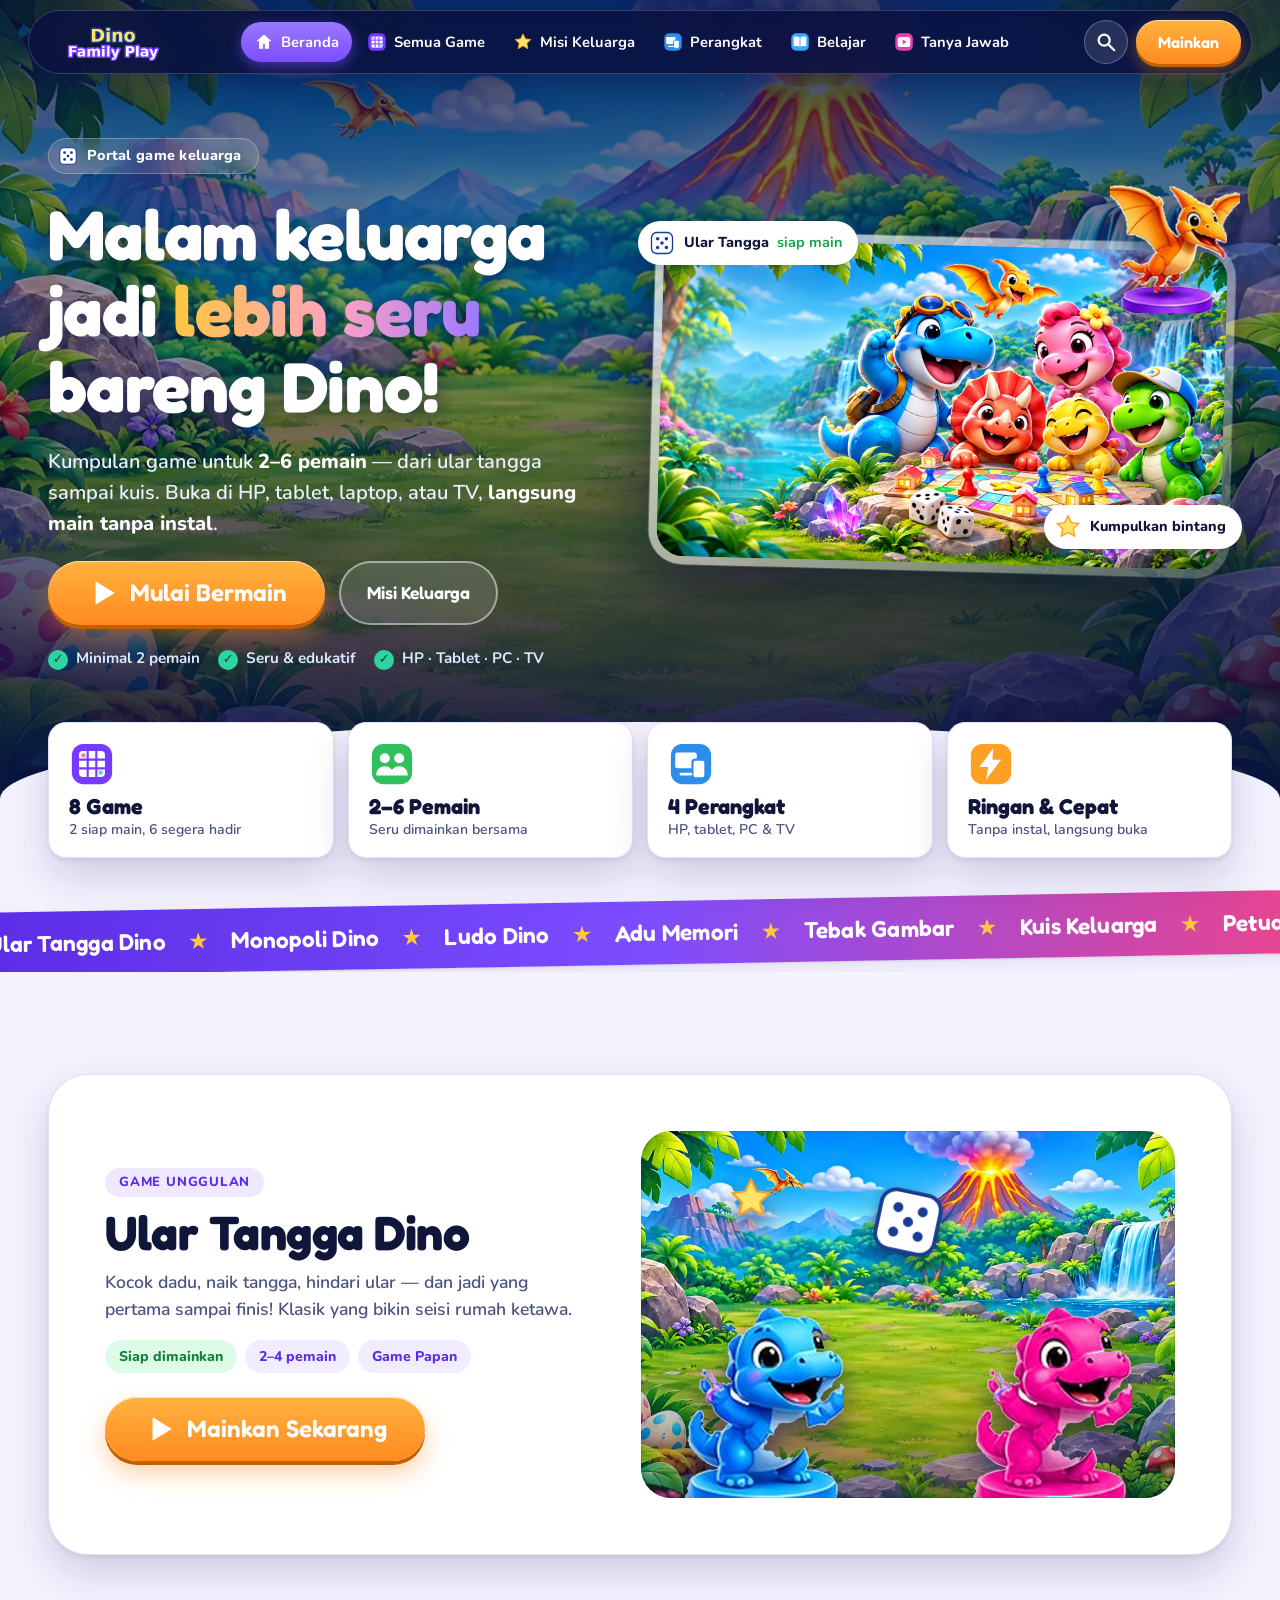
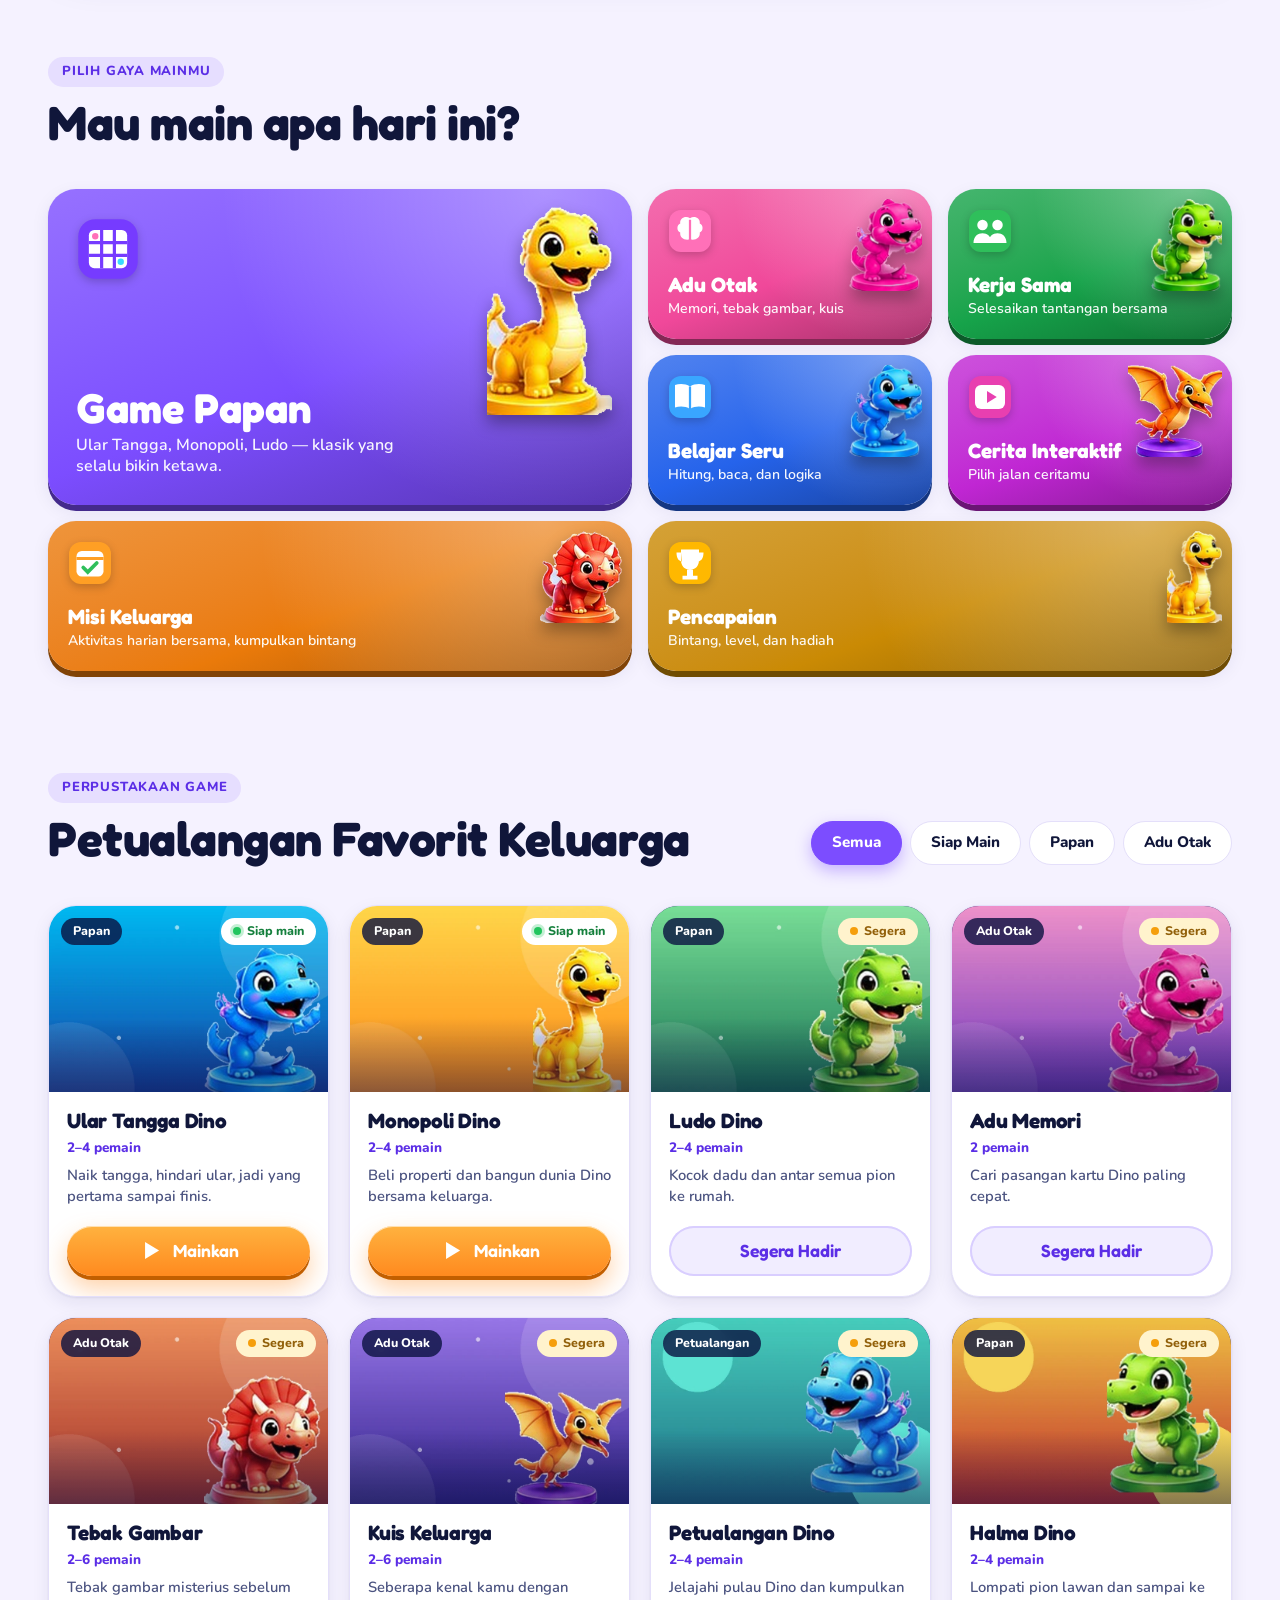
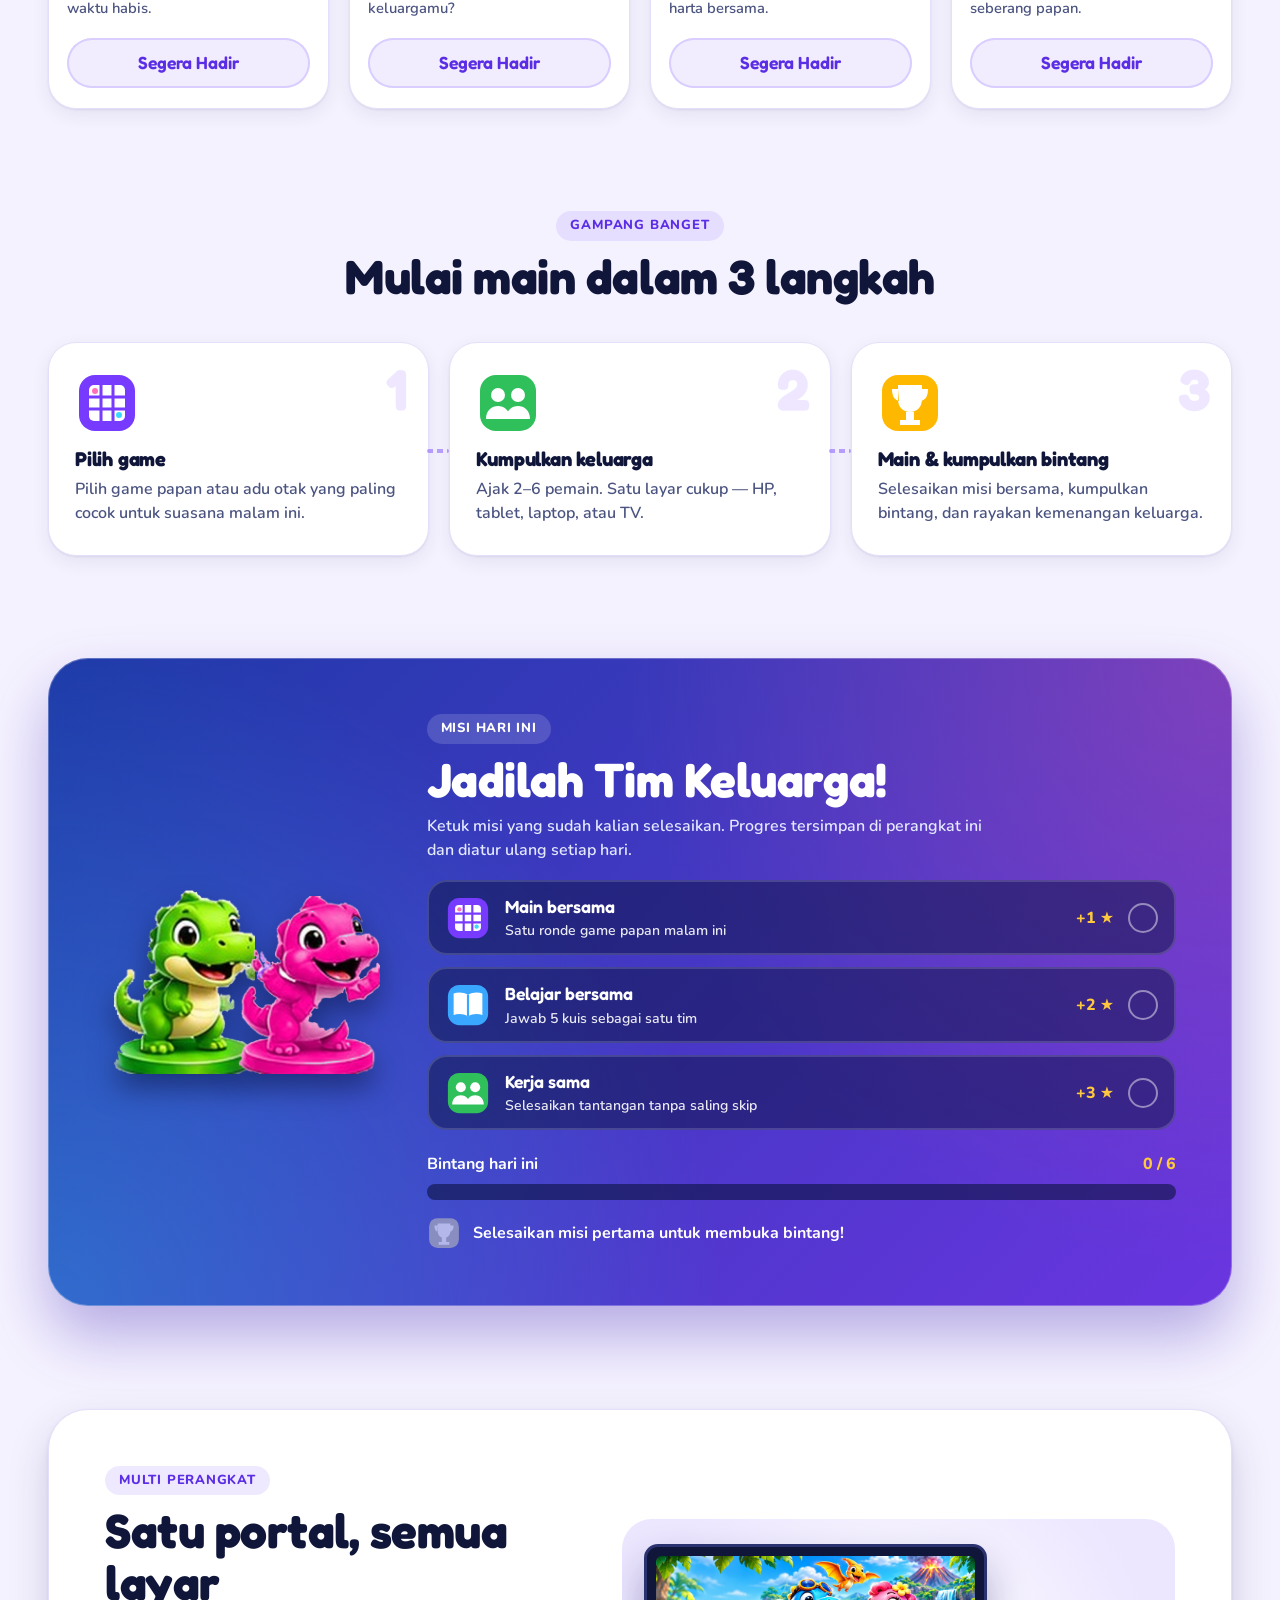
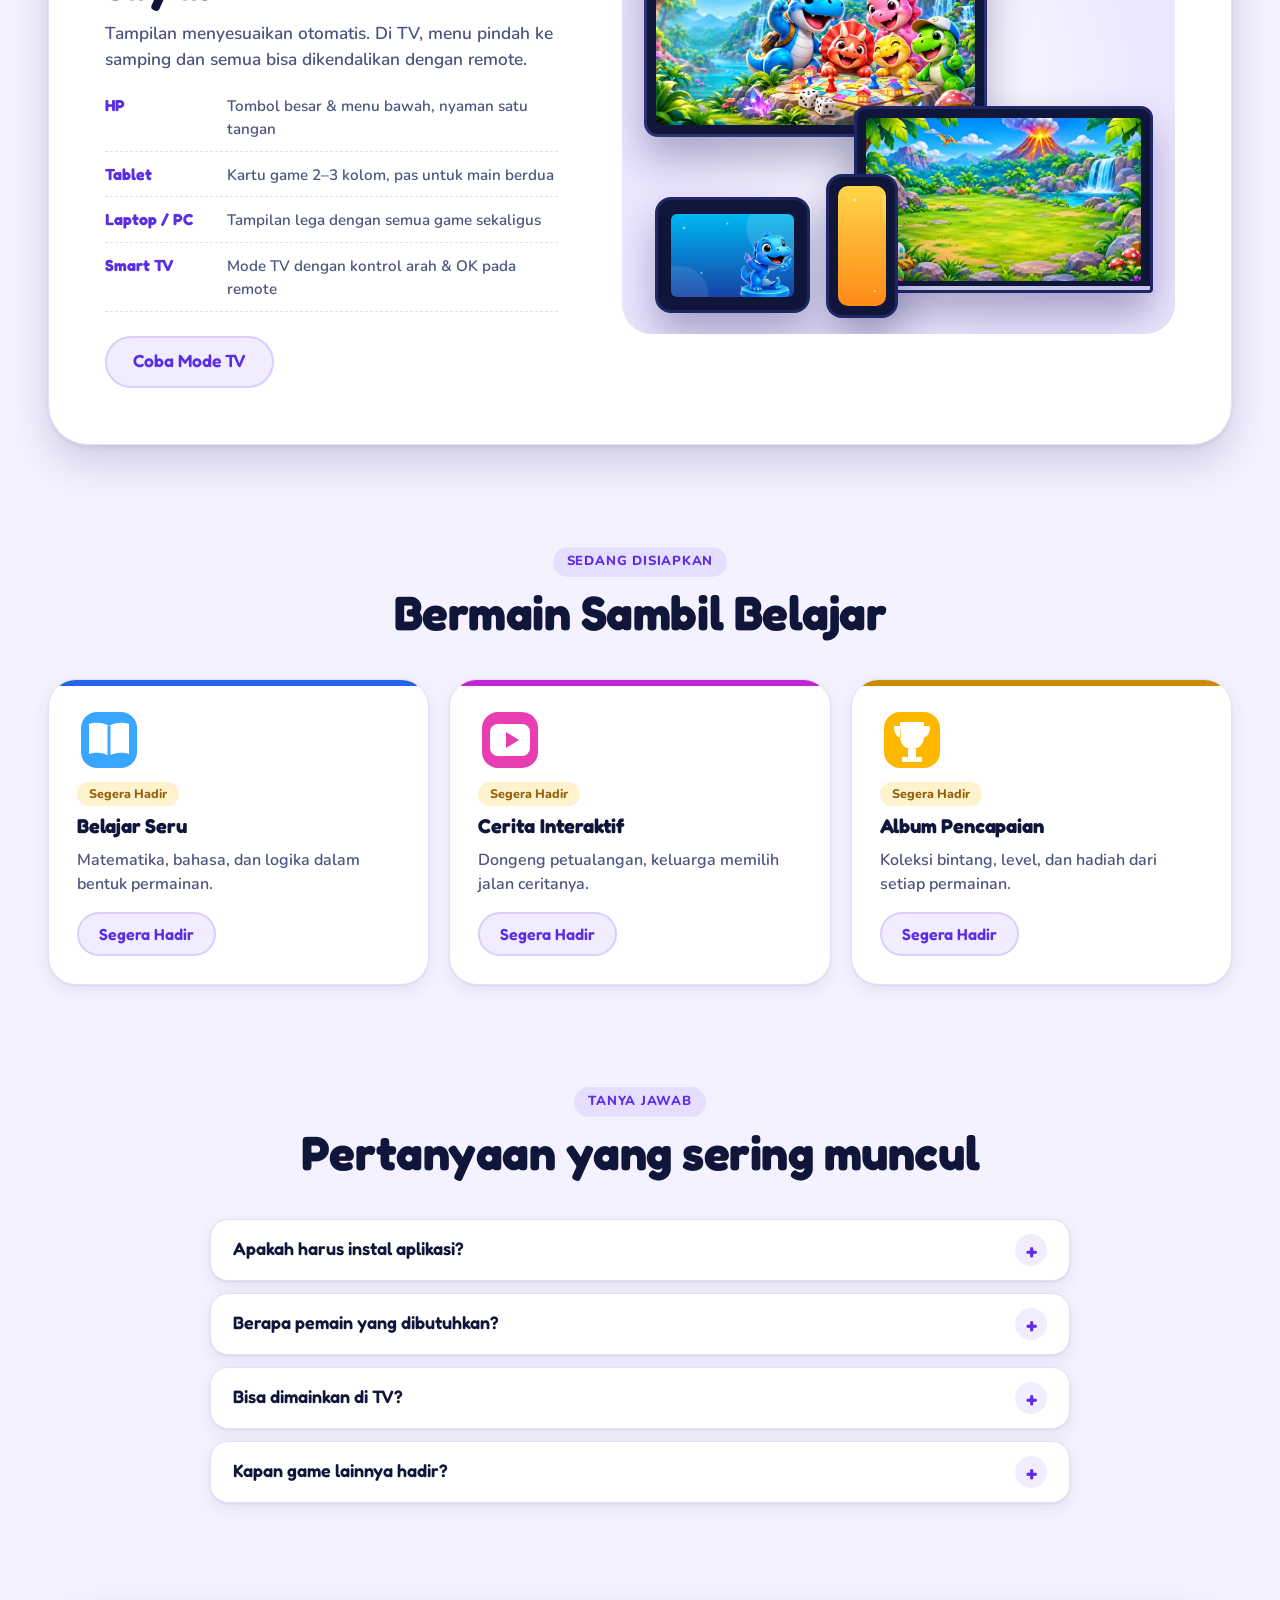
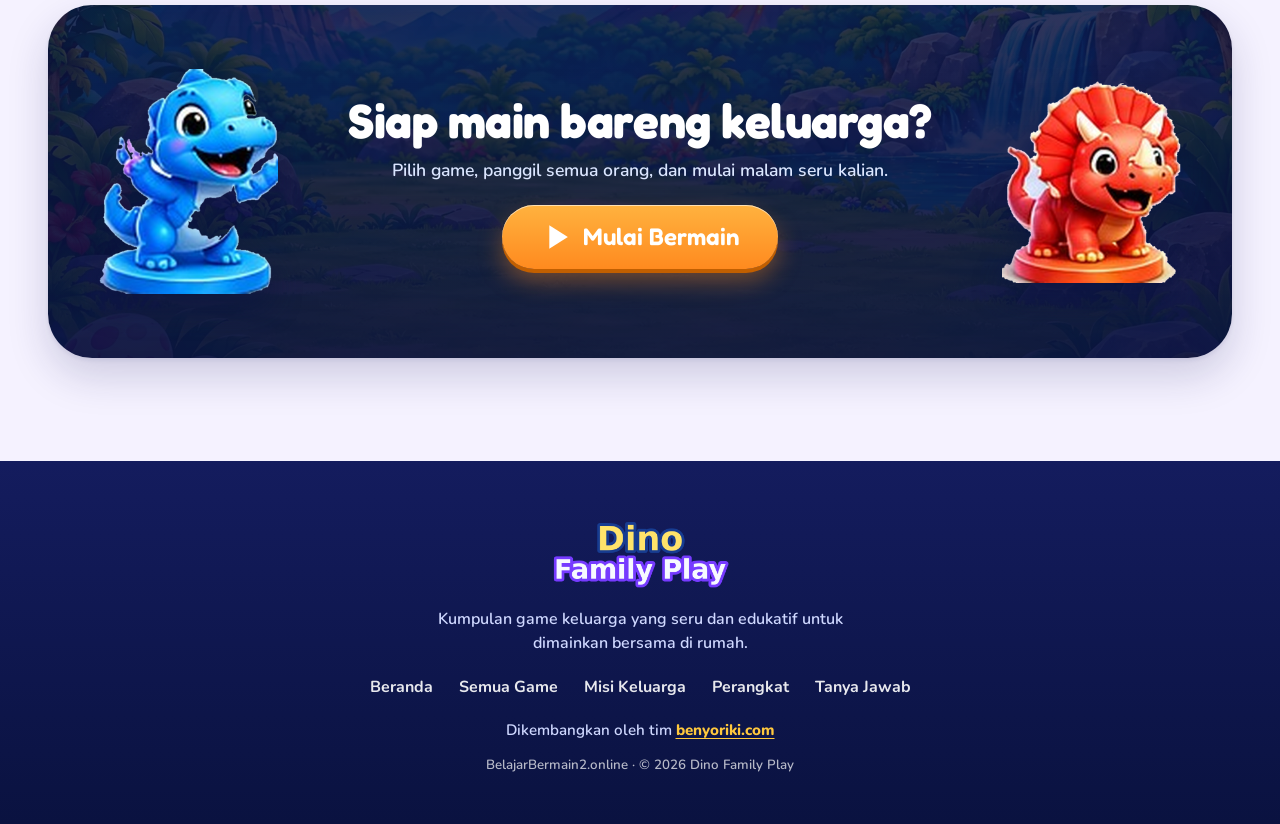
==== commit fd156bae: "Add files via upload" ====
--- a/index.html
+++ b/index.html
@@ -15,14 +15,23 @@
 <link rel="preconnect" href="https://fonts.googleapis.com">
 <link rel="preconnect" href="https://fonts.gstatic.com" crossorigin>
 <link rel="preload" as="image" href="assets/hero-jungle.webp" fetchpriority="high">
+<link rel="preload" as="image" href="assets/logo.png">
 <link href="https://fonts.googleapis.com/css2?family=Fredoka:wght@500;600;700&family=Nunito:wght@500;600;700;800&display=swap" rel="stylesheet">
 <link rel="stylesheet" href="style.css">
 <script>document.documentElement.classList.add('js')</script>
 </head>
 <body>
+<div id="boot" role="status" aria-live="polite" aria-label="Memuat Dino Family Play">
+  <img class="b-logo" src="assets/logo.png" alt="Dino Family Play" width="900" height="300">
+  <div class="b-dino" aria-hidden="true"><img class="bdi" src="assets/dino-blue.png" alt="" width="300" height="377"><img class="dc" src="assets/dice.svg" alt="" width="34" height="34"><img class="st" src="assets/star.svg" alt="" width="26" height="26"></div>
+  <div class="b-bar" aria-hidden="true"><i></i></div>
+  <div class="b-txt"><span>Menyiapkan papan permainan…</span><span>Membangunkan para dino…</span><span>Siap main bareng keluarga!</span></div>
+  <p class="credit b-credit">Dikembangkan oleh tim <a href="https://benyoriki.com" target="_blank" rel="noopener">benyoriki.com</a></p>
+</div>
 <a class="skip" href="#main">Lewati ke konten</a>
 
 <header class="top" id="top">
+  <i class="sp" id="sp" aria-hidden="true"></i>
   <a class="brand" href="#beranda" aria-label="Dino Family Play — beranda"><img src="assets/logo.png" alt="Dino Family Play" width="900" height="300"></a>
   <nav id="nav" aria-label="Menu utama">
     <a href="#beranda" class="on"><img src="assets/home.svg" alt="" width="20" height="20">Beranda</a>
@@ -73,6 +82,28 @@
     <li><img src="assets/devices.svg" alt="" width="52" height="52"><b>4 Perangkat</b><span>HP, tablet, PC &amp; TV</span></li>
     <li><img src="assets/bolt.svg" alt="" width="52" height="52"><b>Ringan &amp; Cepat</b><span>Tanpa instal, langsung buka</span></li>
   </ul>
+</section>
+
+<!-- MARQUEE -->
+<div class="marq-w" aria-hidden="true"><div class="marq"><div class="marq-t" id="marq"></div></div></div>
+
+<!-- GAME UNGGULAN -->
+<section class="sec" id="unggulan">
+  <div class="spot">
+    <div class="spot-copy">
+      <p class="eyebrow">Game unggulan</p>
+      <h2>Ular Tangga Dino</h2>
+      <p class="spot-d">Kocok dadu, naik tangga, hindari ular — dan jadi yang pertama sampai finis! Klasik yang bikin seisi rumah ketawa.</p>
+      <ul class="spot-tags"><li class="ok">Siap dimainkan</li><li>2–4 pemain</li><li>Game Papan</li></ul>
+      <a class="btn big" id="spotlink" href="#game"><img src="assets/button-play.svg" alt="" width="28" height="28">Mainkan Sekarang</a>
+    </div>
+    <div class="spot-art" aria-hidden="true">
+      <img class="s4" src="assets/star.svg" alt="" width="64" height="64" loading="lazy">
+      <img class="s3" src="assets/dice.svg" alt="" width="64" height="64" loading="lazy">
+      <img class="s1" src="assets/dino-blue.png" alt="" width="300" height="377" loading="lazy">
+      <img class="s2" src="assets/dino-pink.png" alt="" width="300" height="377" loading="lazy">
+    </div>
+  </div>
 </section>
 
 <!-- KATEGORI -->
@@ -186,6 +217,7 @@
   <img src="assets/logo.png" alt="Dino Family Play" class="flogo" width="900" height="300" loading="lazy">
   <p>Kumpulan game keluarga yang seru dan edukatif untuk dimainkan bersama di rumah.</p>
   <nav aria-label="Footer"><a href="#beranda">Beranda</a><a href="#game">Semua Game</a><a href="#misi">Misi Keluarga</a><a href="#perangkat">Perangkat</a><a href="#faq">Tanya Jawab</a></nav>
+  <p class="credit">Dikembangkan oleh tim <a href="https://benyoriki.com" target="_blank" rel="noopener">benyoriki.com</a></p>
   <small>BelajarBermain2.online · © 2026 Dino Family Play</small>
 </footer>
 
--- a/style.css
+++ b/style.css
@@ -31,7 +31,8 @@
 .js .rv.in{opacity:1;transform:none}
 
 /* 3 Header (floating glass) */
-.top{position:sticky;top:10px;z-index:50;display:flex;align-items:center;gap:12px;height:var(--hh);margin:10px clamp(10px,2.5vw,28px) calc(-1*var(--hh));padding:0 10px 0 18px;border-radius:999px;color:#fff;background:#0a1240b3;-webkit-backdrop-filter:blur(18px) saturate(1.4);backdrop-filter:blur(18px) saturate(1.4);border:1px solid #ffffff2e;box-shadow:0 10px 30px #0a124066}
+.top{position:sticky;top:10px;z-index:50;display:flex;align-items:center;gap:12px;height:var(--hh);margin:0 clamp(10px,2.5vw,28px) calc(-1*var(--hh));padding:0 10px 0 18px;border-radius:999px;color:#fff;background:#0a1240e6;-webkit-backdrop-filter:blur(18px) saturate(1.4);backdrop-filter:blur(18px) saturate(1.4);border:1px solid #ffffff2e;box-shadow:0 10px 30px #0a124066}
+.sp{position:absolute;left:26px;right:26px;bottom:1px;height:3px;border-radius:3px;transform-origin:0 50%;transform:scaleX(0);background:linear-gradient(90deg,var(--cyan),var(--violet),var(--coral),var(--sun))}
 .brand img{height:44px;width:auto}
 #nav{display:flex;gap:2px;margin:0 auto}
 #nav a{display:flex;align-items:center;gap:7px;padding:9px 13px;border-radius:999px;font-size:.92rem;font-weight:700;white-space:nowrap;transition:background .2s,color .2s}
@@ -86,6 +87,30 @@
 .stats img{width:46px;height:46px;margin-bottom:6px}
 .stats b{font-family:var(--f-head);font-size:1.35rem;line-height:1.1}
 .stats span{font-size:.88rem;color:var(--ink2);font-weight:600;line-height:1.3}
+
+/* 6b Marquee */
+.marq-w{overflow:hidden;padding:clamp(24px,4vw,44px) 0 8px}
+.marq{overflow:hidden;padding:14px 0;background:linear-gradient(90deg,var(--violet2),var(--violet) 50%,#e8458f);color:#fff;transform:rotate(-1deg) scale(1.02);box-shadow:var(--sh1)}
+.marq-t{display:flex;width:max-content;gap:0;animation:marq 38s linear infinite}
+.marq-t span{display:inline-flex;align-items:center;gap:22px;padding-right:22px;font-family:var(--f-head);font-weight:600;font-size:clamp(1.05rem,2vw,1.4rem);white-space:nowrap}
+.marq-t span::after{content:"★";color:var(--sun)}
+@keyframes marq{to{transform:translateX(-50%)}}
+
+/* 6c Spotlight */
+.spot{position:relative;display:grid;grid-template-columns:minmax(0,1fr) minmax(0,1.1fr);gap:clamp(20px,4vw,56px);align-items:center;padding:clamp(24px,4.5vw,56px);border-radius:40px;background:#fff;border:1px solid var(--line);box-shadow:var(--sh2)}
+.spot h2{margin-bottom:10px}
+.spot-d{color:var(--ink2);font-size:1.1rem;margin-bottom:18px}
+.spot-tags{display:flex;flex-wrap:wrap;gap:8px;margin-bottom:24px}
+.spot-tags li{padding:6px 14px;border-radius:999px;background:#f1edff;color:var(--violet2);font-weight:800;font-size:.88rem}
+.spot-tags li.ok{background:#dcfce7;color:#15803d}
+.spot-art{position:relative;aspect-ratio:16/11;border-radius:30px;overflow:hidden;background:url(assets/game-world.webp) center/cover;box-shadow:inset 0 0 0 1px #0001}
+.spot-art::before{content:"";position:absolute;inset:0;background:linear-gradient(180deg,transparent 40%,#0a124066)}
+.spot-art img{position:absolute;filter:drop-shadow(0 14px 12px #0a124099)}
+.spot-art .s1{left:8%;bottom:-3%;width:30%;animation:bob 5s ease-in-out infinite}
+.spot-art .s2{right:8%;bottom:-3%;width:30%;animation:bob 5s ease-in-out infinite;animation-delay:-2s}
+.spot-art .s3{left:50%;top:14%;width:15%;transform:translateX(-50%) rotate(12deg);animation:spin 9s linear infinite;filter:drop-shadow(0 8px 8px #0a124088)}
+.spot-art .s4{left:16%;top:12%;width:9%;animation:bob 3.5s ease-in-out infinite}
+@keyframes spin{to{transform:translateX(-50%) rotate(372deg)}}
 
 /* 7 Section */
 .sec{max-width:calc(var(--max) + 2*var(--pad));margin:auto;padding:clamp(48px,8vw,104px) var(--pad) 0}
@@ -235,6 +260,7 @@
 
 /* 18 Responsif */
 @media(max-width:1180px){
+ .cat:not(.c-big):not(.c-wide) .peek{height:56px;top:10px;max-width:32%}.cat:not(.c-big):not(.c-wide){min-height:160px}
  #nav a{padding:9px 10px;font-size:.86rem}#nav a img{display:none}
  .games{grid-template-columns:repeat(3,1fr)}
 }
@@ -242,19 +268,27 @@
  .hero-in{grid-template-columns:1fr;text-align:center}
  .hero-copy{align-items:center}.lead{margin-inline:auto}.cta{justify-content:center}.ticks{justify-content:center}
  .hero-art{max-width:640px;margin:10px auto 0;width:100%}
+ .dev{grid-template-columns:1fr}.stage{max-width:640px;margin:auto;width:100%}
+ .spot{grid-template-columns:1fr}.spot-art{max-width:560px;margin:auto;width:100%}
+ .mission{grid-template-columns:1fr}.mission-art{display:none}
+}
+@media(max-width:760px){
  .stats{grid-template-columns:repeat(2,1fr)}
  .cats{grid-template-columns:repeat(2,1fr)}.c-big{grid-column:span 2;grid-row:auto;min-height:220px}.c-wide{grid-column:span 1}
+ .steps li:not(:last-child)::after{display:none}
+}
+@media(max-width:700px){
  .games{grid-template-columns:repeat(2,1fr)}
- .steps{grid-template-columns:1fr}.steps li:not(:last-child)::after{display:none}
- .dev{grid-template-columns:1fr}.stage{max-width:640px;margin:auto;width:100%}
- .feats{grid-template-columns:1fr}
- .mission{grid-template-columns:1fr}.mission-art{display:none}
+ .steps{grid-template-columns:1fr;gap:12px}
+ .steps li{display:grid;grid-template-columns:64px 1fr;column-gap:16px;align-items:center;padding:18px}
+ .steps li img{grid-row:span 2;margin:0}.steps li h3{margin:0}.steps .n{font-size:2.6rem;top:10px;right:14px}
 }
 @media(max-width:860px){
+ html:not(.tv) #perangkat,html:not(.tv) #nav a[href="#perangkat"],html:not(.tv) .foot a[href="#perangkat"]{display:none}
  :root{--hh:58px}
  .top{padding:0 8px 0 14px;gap:8px}.brand img{height:38px}
  .burger{display:grid}.play-top{display:none}.tools{margin-left:auto}
- #nav{position:fixed;left:10px;right:10px;top:calc(var(--hh) + 20px);flex-direction:column;gap:2px;margin:0;padding:12px;border-radius:26px;background:#0a1240f5;border:1px solid #ffffff2e;box-shadow:0 24px 50px #0a1240aa;opacity:0;visibility:hidden;transform:translateY(-12px) scale(.98);transition:all .22s}
+ #nav{position:absolute;left:0;right:0;top:calc(100% + 10px);flex-direction:column;gap:2px;margin:0;padding:12px;border-radius:26px;background:#0a1240f5;border:1px solid #ffffff2e;box-shadow:0 24px 50px #0a1240aa;opacity:0;visibility:hidden;transform:translateY(-12px) scale(.98);transition:all .22s}
  #nav.open{opacity:1;visibility:visible;transform:none}
  #nav a{padding:14px 16px;font-size:1.05rem;border-radius:16px}#nav a img{display:block}
  body{padding-bottom:84px}
@@ -263,8 +297,18 @@
  .tabbar a.on{background:var(--violet);color:#fff}
  .tabbar img{width:26px;height:26px;object-fit:contain}
 }
+@media(max-width:700px){
+ .feats{display:flex;gap:14px;overflow-x:auto;scroll-snap-type:x mandatory;margin-inline:calc(-1*var(--pad));padding:4px var(--pad) 18px;scrollbar-width:none}
+ .feats::-webkit-scrollbar{display:none}
+ .feat{flex:0 0 78%;scroll-snap-align:center}
+ .chips{flex-wrap:nowrap;overflow-x:auto;margin-inline:calc(-1*var(--pad));padding:2px var(--pad) 6px;width:calc(100% + 2*var(--pad));scrollbar-width:none}
+ .chips::-webkit-scrollbar{display:none}.chip{flex:none}
+}
 @media(max-width:560px){
- .cta .btn{width:100%}
+ .hero{padding-top:calc(var(--hh) + 10px + 20px)}
+ .hero h1{font-size:2.15rem}.lead{font-size:1rem}.ticks{display:none}.pill{font-size:.8rem}
+ .cta{gap:10px}.cta .btn{width:100%}.cta .btn.ghost{min-height:46px;font-size:1rem}
+
  .stats{gap:10px}.stats li{padding:14px}.stats b{font-size:1.1rem}.stats span{font-size:.8rem}
  .cats{gap:12px;grid-auto-rows:minmax(150px,auto)}.cat .peek{height:56px;top:10px;right:10px;max-width:34%}.c-big .peek{height:130px;max-width:40%}.cat{padding:14px}.cat b{font-size:1.1rem}.cat span{font-size:.8rem}.cat .ic{width:40px;height:40px;top:14px;left:14px}.c-big{min-height:200px}.c-wide{grid-column:span 2}
  .games{gap:12px}.bd{padding:12px 12px 14px}.game h3{font-size:1.05rem}.game p{font-size:.82rem}.game small{font-size:.78rem}.badge,.status{font-size:.68rem;padding:3px 9px}.game .btn{min-height:44px;font-size:.95rem;padding:8px}
@@ -301,3 +345,37 @@
 
 /* 20 Motion */
 @media(prefers-reduced-motion:reduce){*,*::before,*::after{animation:none!important;transition:none!important;scroll-behavior:auto!important}.js .rv{opacity:1;transform:none}}
+
+/* 21 Kredit */
+.credit{font-weight:700;font-size:.95rem;color:#cfd8ff}
+.credit a{color:var(--sun);text-decoration:underline;text-underline-offset:3px;font-weight:800}
+.credit a:hover{color:#fff}
+
+/* 22 Loading screen (3 detik, CSS saja) */
+#boot{display:none}
+.js #boot{position:fixed;inset:0;z-index:1000;display:grid;place-items:center;align-content:center;gap:clamp(10px,2.4vh,22px);padding:24px;text-align:center;color:#fff;overflow:hidden;background:radial-gradient(circle at 50% 28%,#4a34d6 0,#1a2275 42%,#0a1240 100%);animation:bootout .55s cubic-bezier(.7,0,.3,1) 3s forwards}
+#boot::before,#boot::after{content:"";position:absolute;width:60vmax;height:60vmax;border-radius:50%;filter:blur(60px);opacity:.35;animation:drift 6s ease-in-out infinite alternate}
+#boot::before{left:-25vmax;top:-20vmax;background:#22d3ee}
+#boot::after{right:-25vmax;bottom:-25vmax;background:#ff5d8f;animation-delay:-3s}
+#boot>*{position:relative;z-index:1}
+.b-logo{width:min(64vw,340px);animation:pop2 .8s cubic-bezier(.2,.9,.3,1.4) both;filter:drop-shadow(0 10px 20px #0a124099)}
+.b-dino{position:relative;margin:26px 0 14px;width:clamp(120px,22vh,190px);height:clamp(130px,24vh,210px);display:grid;place-items:end center}
+.b-dino img.bdi{width:100%;animation:hop 1s ease-in-out infinite;transform-origin:50% 100%;filter:drop-shadow(0 12px 12px #0a124099)}
+.b-dino::after{content:"";position:absolute;bottom:-6px;width:60%;height:14px;border-radius:50%;background:#0a1240aa;filter:blur(5px);animation:shadow 1s ease-in-out infinite}
+.b-dino .dc{position:absolute;width:34px;height:34px;top:4%;right:-8%;animation:spin2 3s linear infinite}
+.b-dino .st{position:absolute;width:26px;height:26px;top:12%;left:-6%;animation:bob 1.6s ease-in-out infinite}
+.b-bar{width:min(70vw,300px);height:14px;border-radius:99px;background:#ffffff26;border:1px solid #ffffff44;overflow:hidden;padding:2px}
+.b-bar i{display:block;height:100%;width:100%;border-radius:99px;transform-origin:0 50%;background:linear-gradient(90deg,var(--cyan),var(--violet),var(--coral),var(--sun));animation:fill 3s cubic-bezier(.45,.05,.3,1) forwards}
+.b-txt{position:relative;height:1.6em;width:min(86vw,360px);font-family:var(--f-head);font-weight:600;font-size:1.1rem}
+.b-txt span{position:absolute;inset:0;opacity:0;animation:btx 3s both}
+.b-txt span:nth-child(2){animation-delay:1s}.b-txt span:nth-child(3){animation-delay:2s}
+#boot .b-credit{position:absolute;left:0;right:0;bottom:calc(18px + env(safe-area-inset-bottom))}
+@keyframes bootout{to{opacity:0;visibility:hidden;transform:scale(1.04)}}
+@keyframes fill{from{transform:scaleX(.04)}to{transform:scaleX(1)}}
+@keyframes btx{0%{opacity:0;transform:translateY(8px)}6%,30%{opacity:1;transform:none}36%,100%{opacity:0;transform:translateY(-8px)}}
+@keyframes hop{0%,100%{transform:translateY(0) scale(1.04,.94)}45%{transform:translateY(-22px) scale(.96,1.05)}}
+@keyframes shadow{0%,100%{transform:scale(1)}45%{transform:scale(.7);opacity:.6}}
+@keyframes spin2{to{transform:rotate(360deg)}}
+@keyframes pop2{from{opacity:0;transform:scale(.7)}}
+@keyframes drift{to{transform:translate(6vmax,4vmax)}}
+@media(prefers-reduced-motion:reduce){.js #boot{animation:bootout .3s 3s forwards!important}.b-bar i{animation:fill 3s forwards!important}}
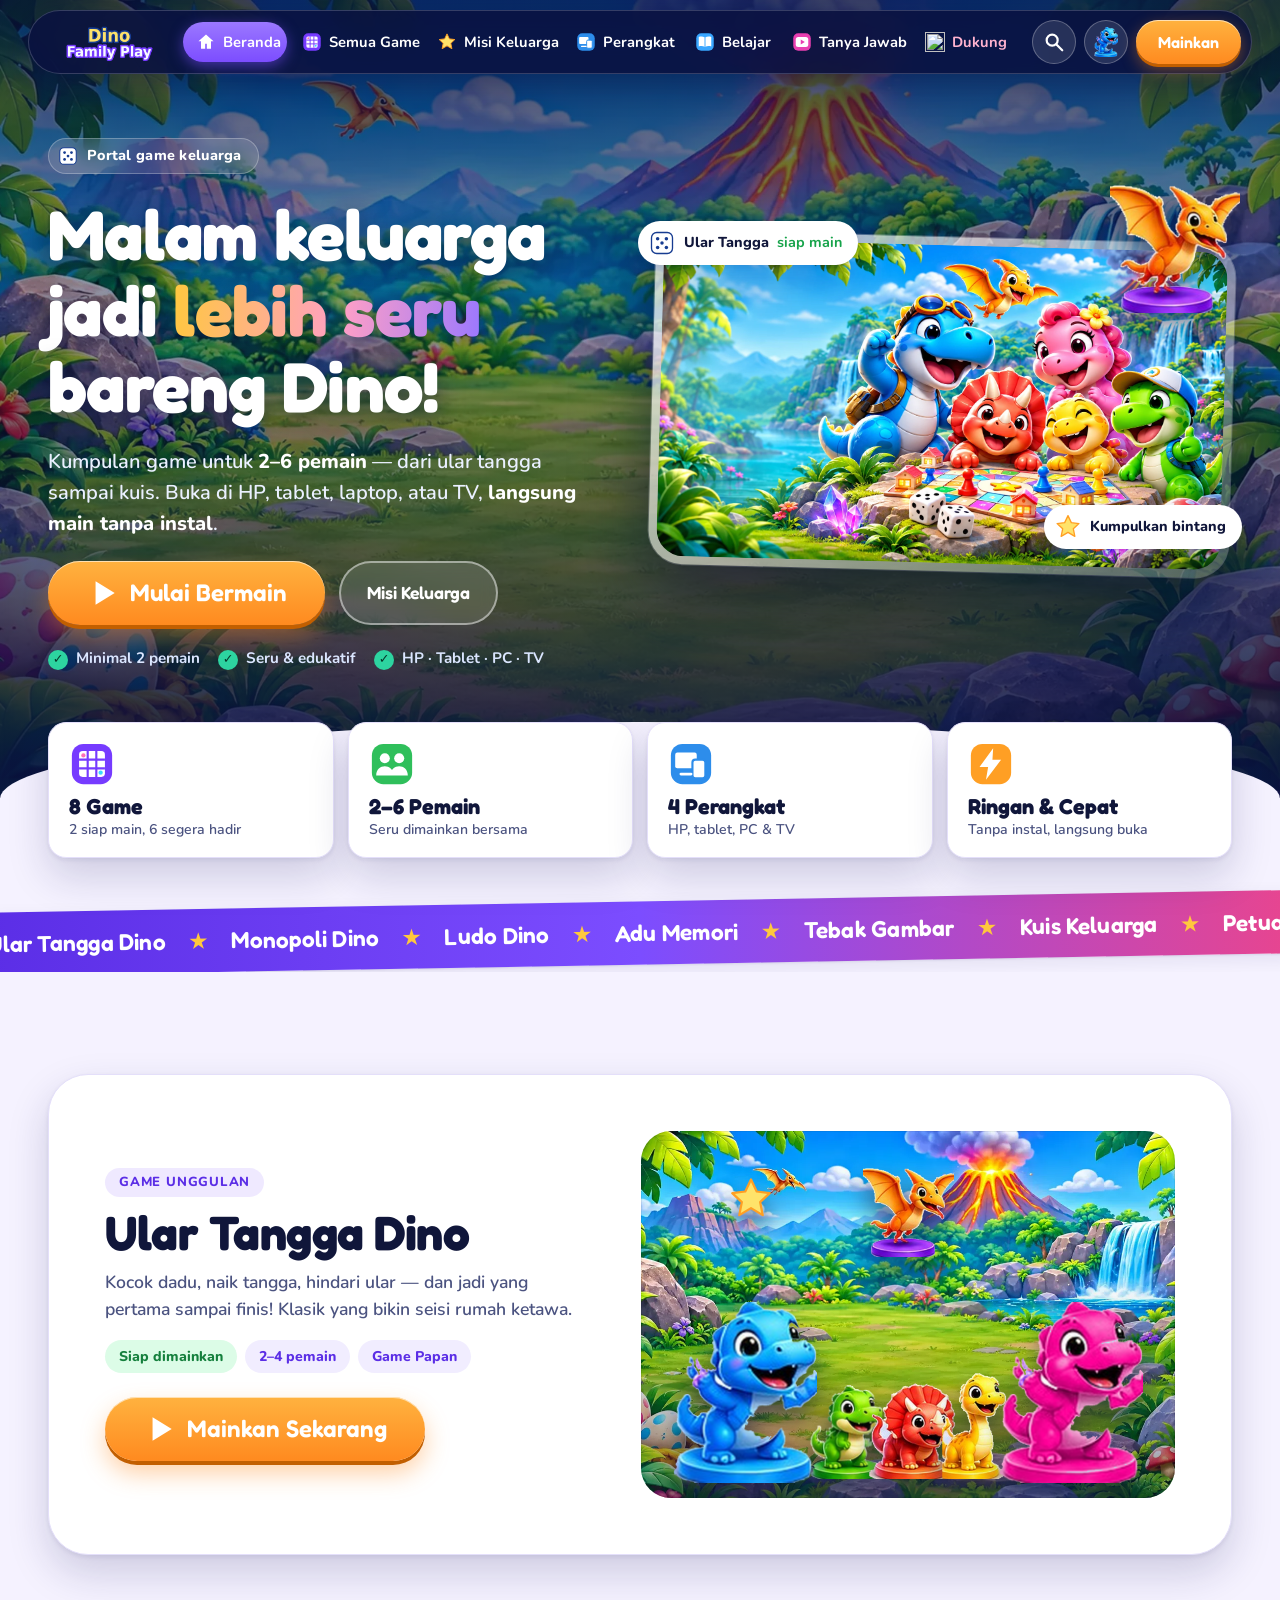
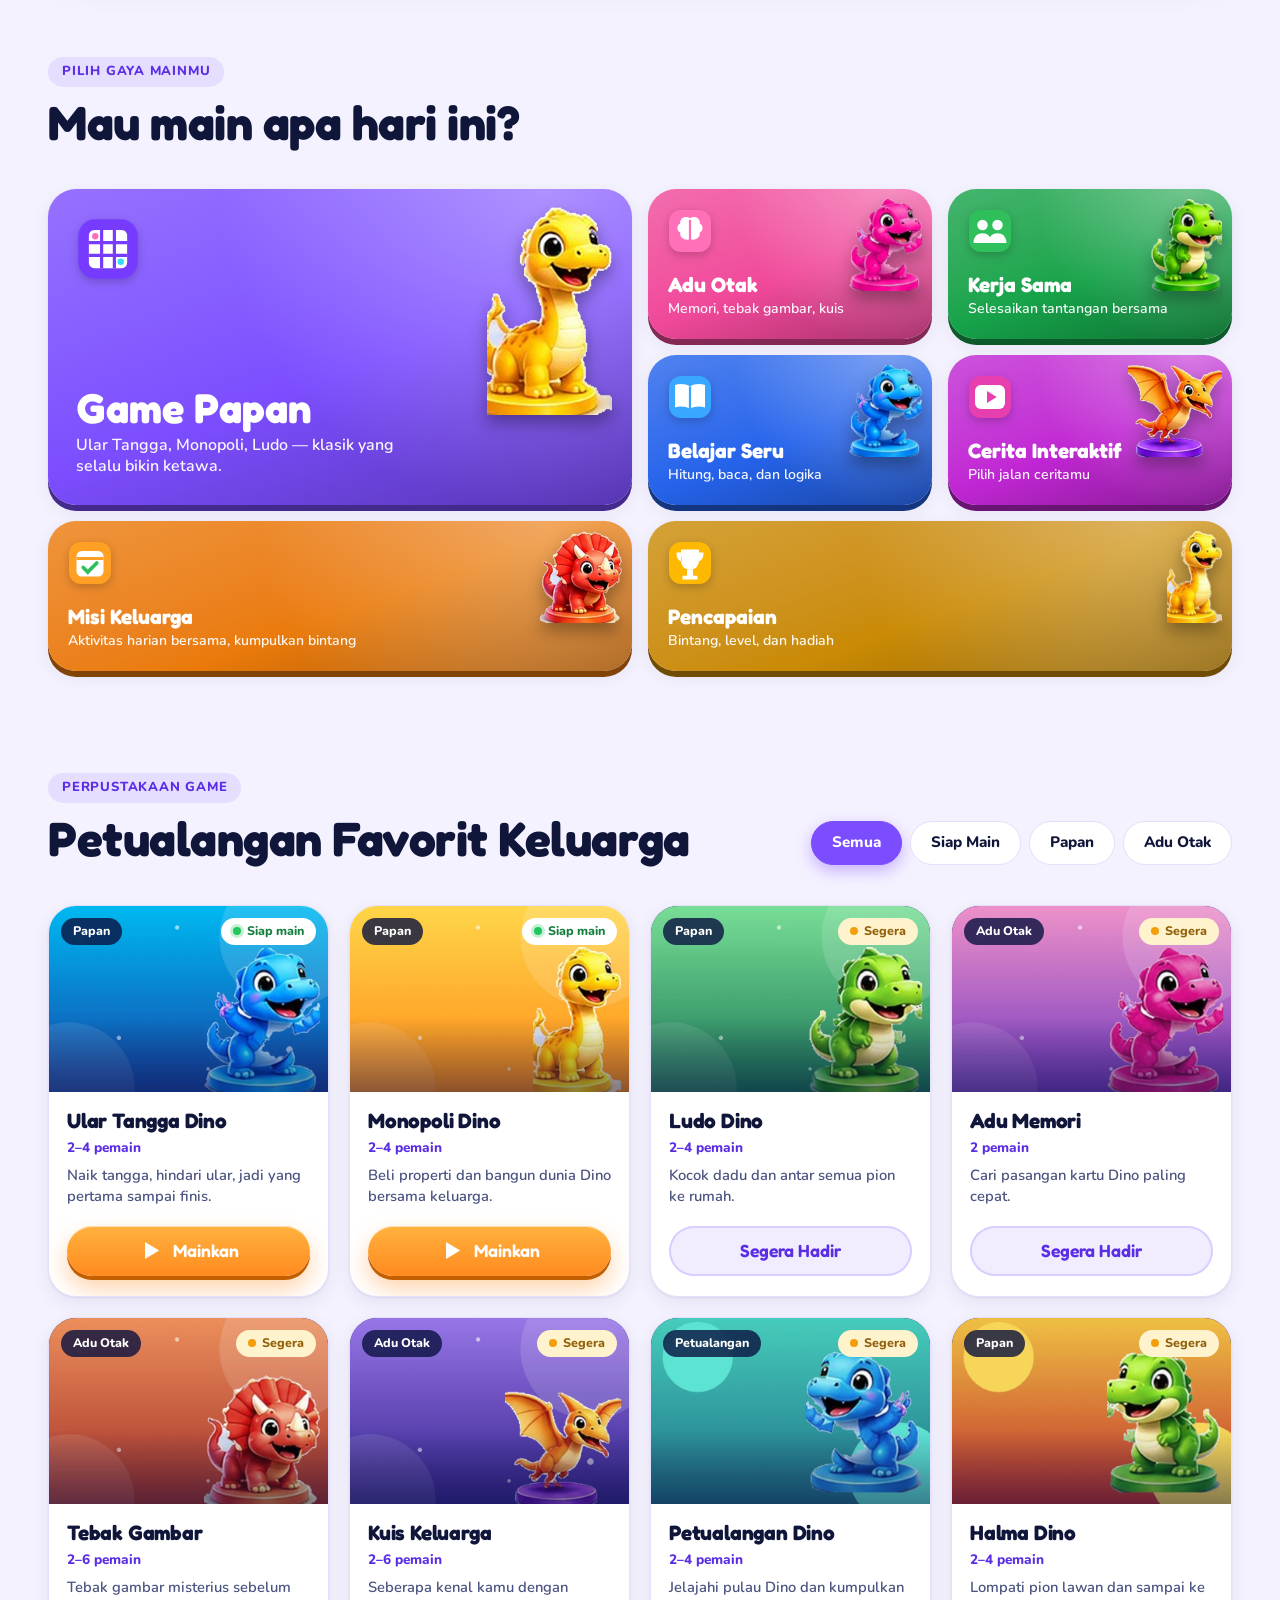
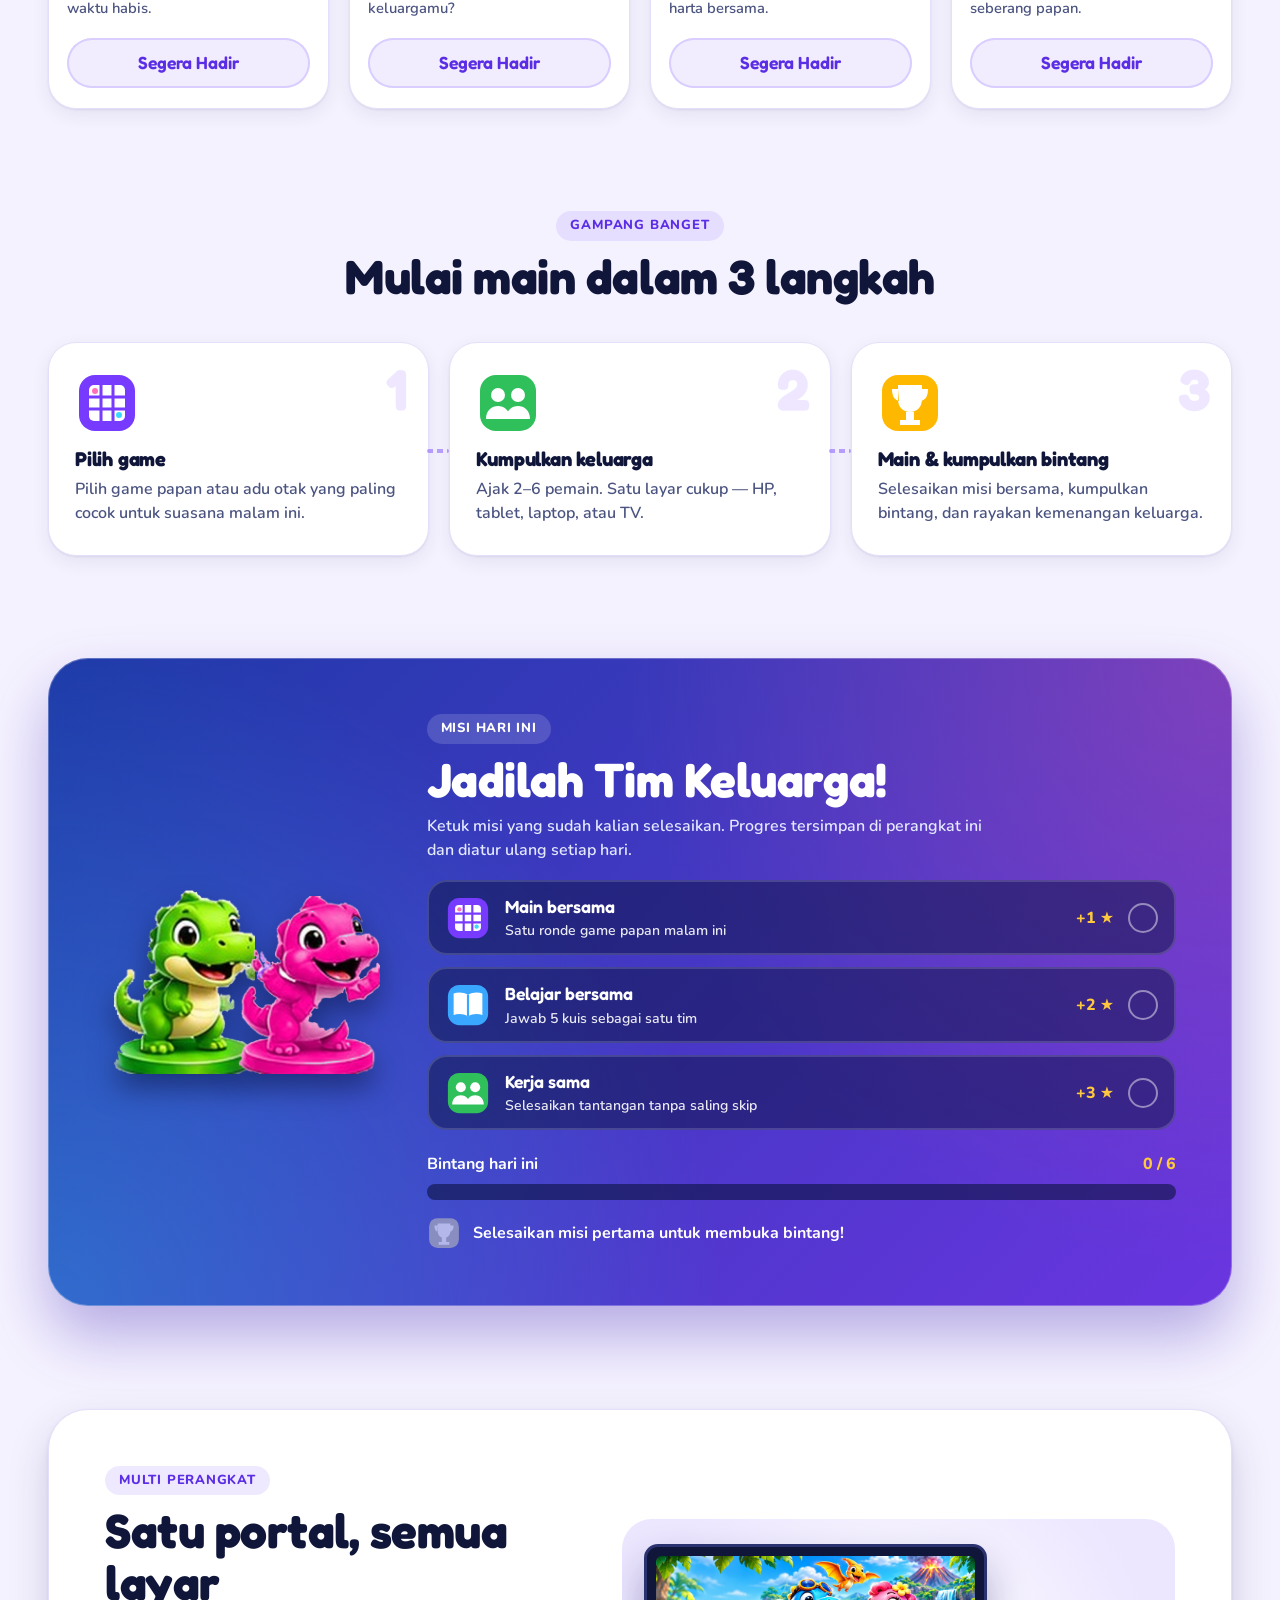
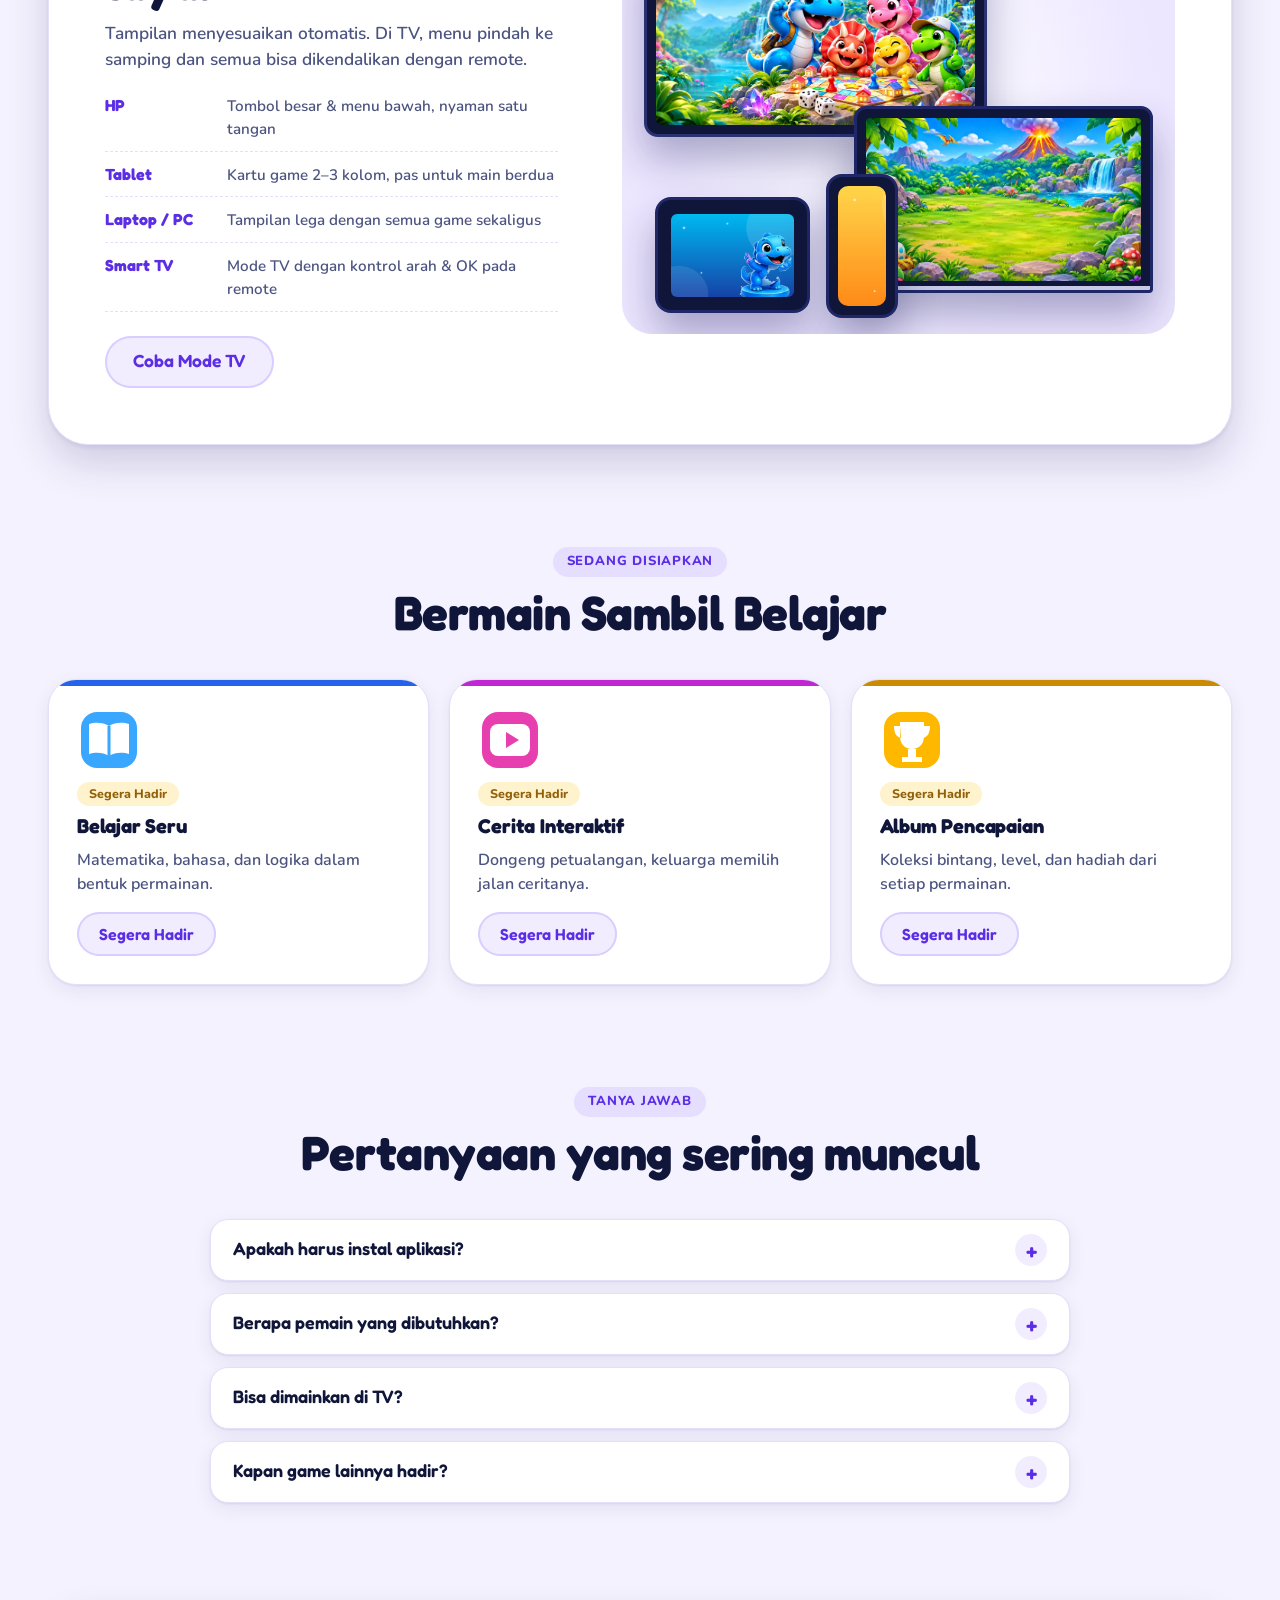
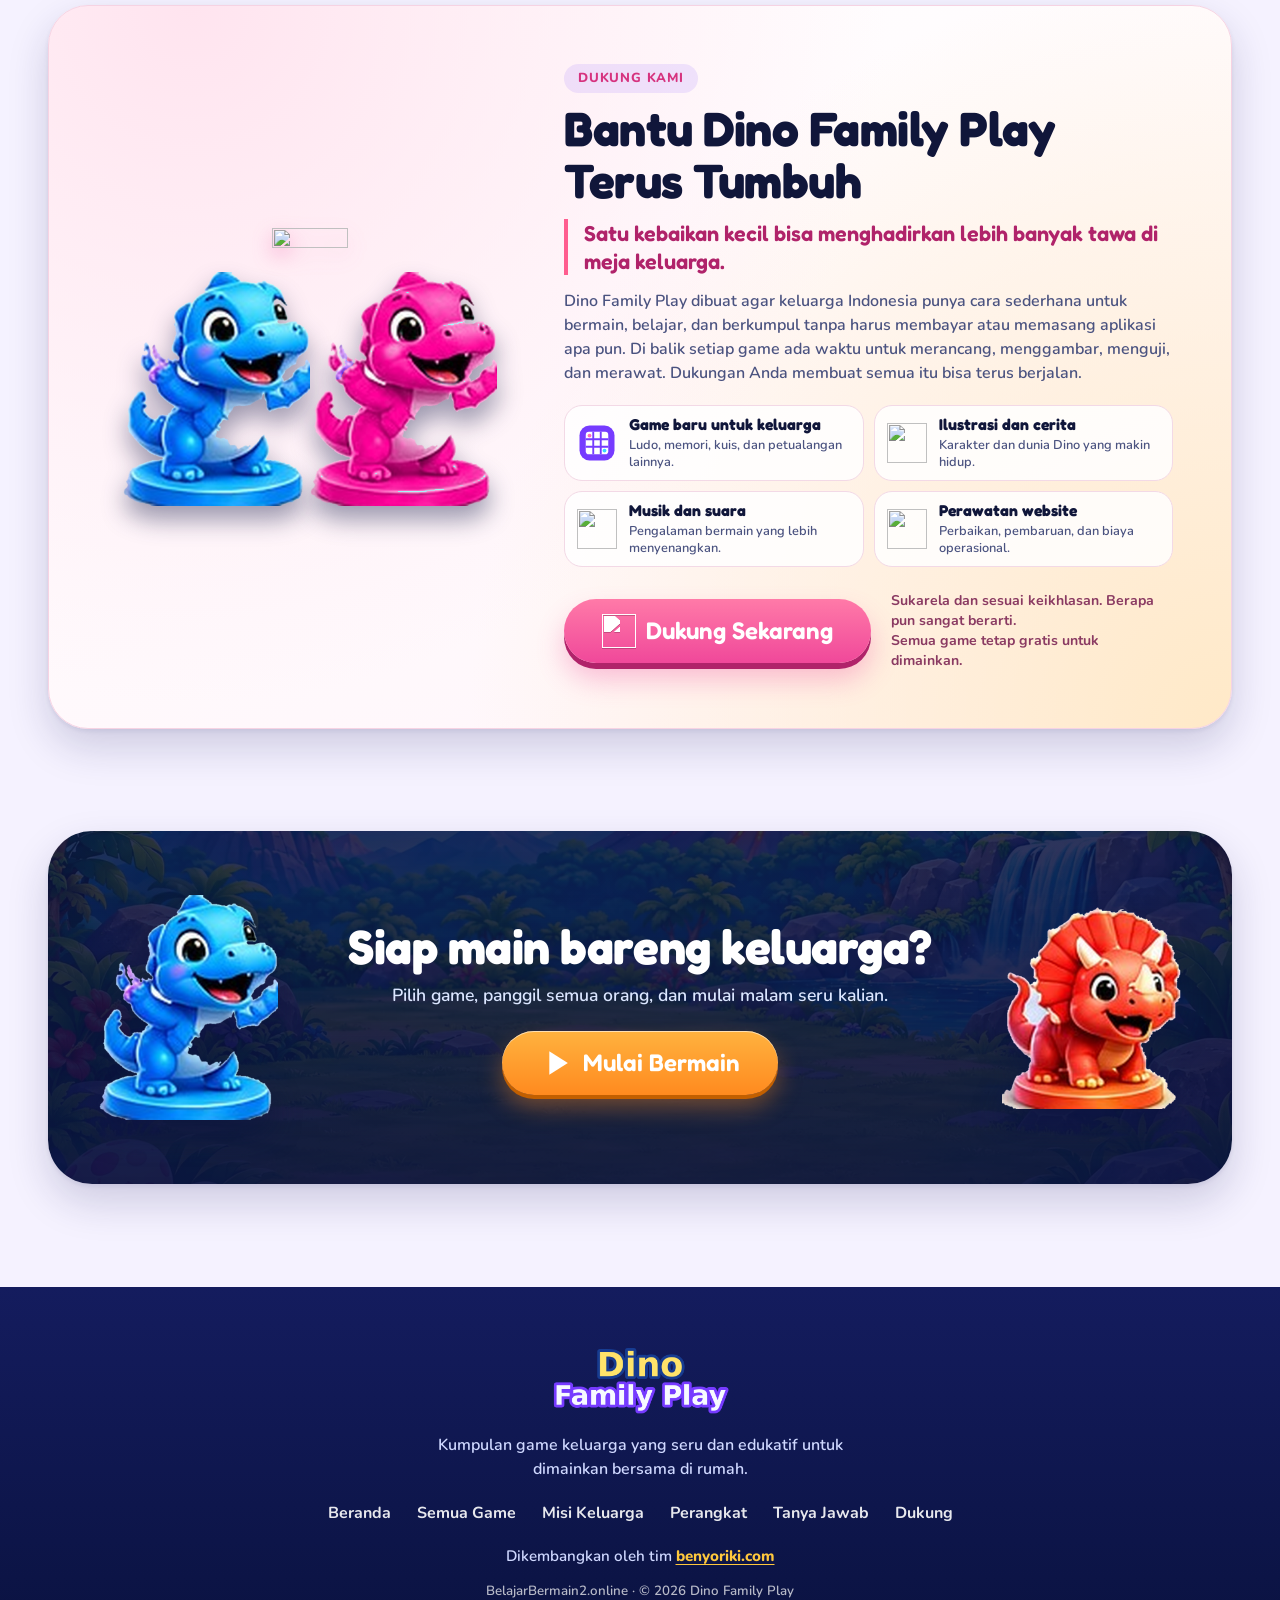
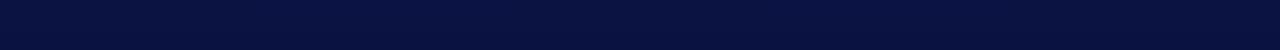
==== commit b63f64cd: "Add files via upload" ====
--- a/index.html
+++ b/index.html
@@ -18,14 +18,19 @@
 <link rel="preload" as="image" href="assets/logo.png">
 <link href="https://fonts.googleapis.com/css2?family=Fredoka:wght@500;600;700&family=Nunito:wght@500;600;700;800&display=swap" rel="stylesheet">
 <link rel="stylesheet" href="style.css">
-<script>document.documentElement.classList.add('js')</script>
+<script>document.documentElement.classList.add('js');try{var q=location.search,r=document.referrer,u=r&&new URL(r);if(!/[?&]boot=1/.test(q)&&(location.hash==='#game'||(u&&u.origin===location.origin&&u.pathname!==location.pathname)))document.documentElement.classList.add('nb')}catch(e){}</script>
 </head>
 <body>
 <div id="boot" role="status" aria-live="polite" aria-label="Memuat Dino Family Play">
+  <div class="b-stars" aria-hidden="true"><i class="tw" style="left:12%;top:14%;--s:14px;--d:0s"></i><i class="tw" style="left:84%;top:10%;--s:18px;--d:0.5s"></i><i class="tw" style="left:8%;top:46%;--s:10px;--d:1.1s"></i><i class="tw" style="left:92%;top:40%;--s:12px;--d:0.3s"></i><i class="tw" style="left:20%;top:78%;--s:16px;--d:0.8s"></i><i class="tw" style="left:78%;top:74%;--s:12px;--d:1.4s"></i><i class="tw" style="left:50%;top:6%;--s:10px;--d:0.9s"></i></div>
   <img class="b-logo" src="assets/logo.png" alt="Dino Family Play" width="900" height="300">
-  <div class="b-dino" aria-hidden="true"><img class="bdi" src="assets/dino-blue.png" alt="" width="300" height="377"><img class="dc" src="assets/dice.svg" alt="" width="34" height="34"><img class="st" src="assets/star.svg" alt="" width="26" height="26"></div>
-  <div class="b-bar" aria-hidden="true"><i></i></div>
-  <div class="b-txt"><span>Menyiapkan papan permainan…</span><span>Membangunkan para dino…</span><span>Siap main bareng keluarga!</span></div>
+  <p class="b-tag" aria-hidden="true">Game keluarga seru untuk semua layar</p>
+  <div class="b-line" aria-hidden="true"><span style="--d:0.05s"><img src="assets/dino-green.png" alt="" width="449" height="520"></span><span style="--d:0.15s"><img src="assets/dino-red.png" alt="" width="492" height="520"></span><span style="--d:0.25s"><img src="assets/dino-yellow.png" alt="" width="404" height="520"></span><span style="--d:0.35s"><img src="assets/dino-pink.png" alt="" width="395" height="520"></span><span style="--d:0.45s"><img src="assets/dino-pterodactyl.png" alt="" width="300" height="300"></span></div>
+  <div class="b-track" aria-hidden="true">
+    <div class="b-token"><img src="assets/dino-blue.png" alt="" width="395" height="520"></div>
+    <div class="b-tiles"><i style="--i:0;--h:168">1</i><i style="--i:1;--h:192">2</i><i style="--i:2;--h:218">3</i><i style="--i:3;--h:248">4</i><i style="--i:4;--h:280">5</i><i style="--i:5;--h:318">6</i><i style="--i:6;--h:350">7</i><i style="--i:7;--h:18">8</i><i style="--i:8;--h:42">9</i><i class="fin"><img class="b-goal" src="assets/trophy.svg" alt="" width="64" height="64"></i></div>
+  </div>
+  <div class="b-txt" aria-hidden="true"><span>Menyiapkan papan permainan…</span><span>Membangunkan para dino…</span><span>Siap main bareng keluarga!</span></div>
   <p class="credit b-credit">Dikembangkan oleh tim <a href="https://benyoriki.com" target="_blank" rel="noopener">benyoriki.com</a></p>
 </div>
 <a class="skip" href="#main">Lewati ke konten</a>
@@ -40,9 +45,11 @@
     <a href="#perangkat"><img src="assets/devices.svg" alt="" width="20" height="20">Perangkat</a>
     <a href="#segera"><img src="assets/learning.svg" alt="" width="20" height="20">Belajar</a>
     <a href="#faq"><img src="assets/story.svg" alt="" width="20" height="20">Tanya Jawab</a>
+    <a href="#dukung" class="nav-dukung"><img src="assets/heart.svg" alt="" width="20" height="20">Dukung</a>
   </nav>
   <div class="tools">
     <button class="icon-btn" data-modal="Pencarian" aria-label="Cari game"><svg viewBox="0 0 24 24" aria-hidden="true"><circle cx="10" cy="10" r="6"/><path d="M15 15l6 6"/></svg></button>
+    <button class="icon-btn prof-btn" type="button" data-profile aria-label="Profil pemain"><img class="pf-av" src="assets/dino-blue.png" alt="" width="30" height="30"></button>
     <a class="btn sm play-top" href="#game">Mainkan</a>
     <button class="icon-btn burger" id="burger" aria-label="Buka menu" aria-expanded="false" aria-controls="nav"><svg viewBox="0 0 24 24" aria-hidden="true"><path d="M4 7h16M4 12h16M4 17h16"/></svg></button>
   </div>
@@ -99,9 +106,10 @@
     </div>
     <div class="spot-art" aria-hidden="true">
       <img class="s4" src="assets/star.svg" alt="" width="64" height="64" loading="lazy">
-      <img class="s3" src="assets/dice.svg" alt="" width="64" height="64" loading="lazy">
-      <img class="s1" src="assets/dino-blue.png" alt="" width="300" height="377" loading="lazy">
-      <img class="s2" src="assets/dino-pink.png" alt="" width="300" height="377" loading="lazy">
+      <img class="s3" src="assets/dino-pterodactyl.png" alt="" width="300" height="295" loading="lazy">
+      <div class="trio"><img src="assets/dino-green.png" alt="" width="449" height="520" loading="lazy"><img src="assets/dino-red.png" alt="" width="492" height="520" loading="lazy"><img src="assets/dino-yellow.png" alt="" width="404" height="520" loading="lazy"></div>
+      <img class="s1" src="assets/dino-blue.png" alt="" width="395" height="520" loading="lazy">
+      <img class="s2" src="assets/dino-pink.png" alt="" width="395" height="520" loading="lazy">
     </div>
   </div>
 </section>
@@ -110,13 +118,13 @@
 <section class="sec" id="kategori">
   <div class="head"><p class="eyebrow">Pilih gaya mainmu</p><h2>Mau main apa hari ini?</h2></div>
   <div class="cats">
-    <a class="cat c-big" style="--c:#7C4DFF" href="#game" data-filter="papan"><img class="ic" src="assets/game-board.svg" alt="" width="60" height="60"><img class="peek" src="assets/dino-yellow.png" alt="" loading="lazy" width="228" height="380"><b>Game Papan</b><span>Ular Tangga, Monopoli, Ludo — klasik yang selalu bikin ketawa.</span></a>
-    <a class="cat" style="--c:#F0489A" href="#game" data-filter="otak"><img class="ic" src="assets/brain.svg" alt="" width="48" height="48"><img class="peek" src="assets/dino-pink.png" alt="" loading="lazy" width="300" height="377"><b>Adu Otak</b><span>Memori, tebak gambar, kuis</span></a>
-    <a class="cat" style="--c:#16A34A" href="#misi"><img class="ic" src="assets/teamwork.svg" alt="" width="48" height="48"><img class="peek" src="assets/dino-green.png" alt="" loading="lazy" width="293" height="380"><b>Kerja Sama</b><span>Selesaikan tantangan bersama</span></a>
-    <a class="cat" style="--c:#2563EB" href="#segera"><img class="ic" src="assets/learning.svg" alt="" width="48" height="48"><img class="peek" src="assets/dino-blue.png" alt="" loading="lazy" width="300" height="377"><b>Belajar Seru</b><span>Hitung, baca, dan logika</span></a>
+    <a class="cat c-big" style="--c:#7C4DFF" href="#game" data-filter="papan"><img class="ic" src="assets/game-board.svg" alt="" width="60" height="60"><img class="peek" src="assets/dino-yellow.png" alt="" loading="lazy" width="404" height="520"><b>Game Papan</b><span>Ular Tangga, Monopoli, Ludo — klasik yang selalu bikin ketawa.</span></a>
+    <a class="cat" style="--c:#F0489A" href="#game" data-filter="otak"><img class="ic" src="assets/brain.svg" alt="" width="48" height="48"><img class="peek" src="assets/dino-pink.png" alt="" loading="lazy" width="395" height="520"><b>Adu Otak</b><span>Memori, tebak gambar, kuis</span></a>
+    <a class="cat" style="--c:#16A34A" href="#misi"><img class="ic" src="assets/teamwork.svg" alt="" width="48" height="48"><img class="peek" src="assets/dino-green.png" alt="" loading="lazy" width="449" height="520"><b>Kerja Sama</b><span>Selesaikan tantangan bersama</span></a>
+    <a class="cat" style="--c:#2563EB" href="#segera"><img class="ic" src="assets/learning.svg" alt="" width="48" height="48"><img class="peek" src="assets/dino-blue.png" alt="" loading="lazy" width="395" height="520"><b>Belajar Seru</b><span>Hitung, baca, dan logika</span></a>
     <a class="cat" style="--c:#C026D3" href="#segera"><img class="ic" src="assets/story.svg" alt="" width="48" height="48"><img class="peek" src="assets/dino-pterodactyl.png" alt="" loading="lazy" width="300" height="295"><b>Cerita Interaktif</b><span>Pilih jalan ceritamu</span></a>
-    <a class="cat c-wide" style="--c:#EA7A0A" href="#misi"><img class="ic" src="assets/mission.svg" alt="" width="48" height="48"><img class="peek" src="assets/dino-red.png" alt="" loading="lazy" width="300" height="338"><b>Misi Keluarga</b><span>Aktivitas harian bersama, kumpulkan bintang</span></a>
-    <a class="cat c-wide" style="--c:#CA8A04" href="#segera"><img class="ic" src="assets/trophy.svg" alt="" width="48" height="48"><img class="peek" src="assets/dino-yellow.png" alt="" loading="lazy" width="228" height="380"><b>Pencapaian</b><span>Bintang, level, dan hadiah</span></a>
+    <a class="cat c-wide" style="--c:#EA7A0A" href="#misi"><img class="ic" src="assets/mission.svg" alt="" width="48" height="48"><img class="peek" src="assets/dino-red.png" alt="" loading="lazy" width="492" height="520"><b>Misi Keluarga</b><span>Aktivitas harian bersama, kumpulkan bintang</span></a>
+    <a class="cat c-wide" style="--c:#CA8A04" href="#segera"><img class="ic" src="assets/trophy.svg" alt="" width="48" height="48"><img class="peek" src="assets/dino-yellow.png" alt="" loading="lazy" width="404" height="520"><b>Pencapaian</b><span>Bintang, level, dan hadiah</span></a>
   </div>
 </section>
 
@@ -142,7 +150,7 @@
 <!-- MISI -->
 <section class="sec" id="misi">
   <div class="mission">
-    <div class="mission-art" aria-hidden="true"><img src="assets/dino-green.png" alt="" width="293" height="380" loading="lazy"><img src="assets/dino-pink.png" alt="" width="300" height="377" loading="lazy"></div>
+    <div class="mission-art" aria-hidden="true"><img src="assets/dino-green.png" alt="" width="449" height="520" loading="lazy"><img src="assets/dino-pink.png" alt="" width="395" height="520" loading="lazy"></div>
     <div class="mission-body">
       <p class="eyebrow light">Misi hari ini</p>
       <h2>Jadilah Tim Keluarga!</h2>
@@ -203,12 +211,35 @@
   </div>
 </section>
 
+<!-- DUKUNGAN -->
+<section class="sec" id="dukung">
+  <div class="donate">
+    <div class="dn-art" aria-hidden="true"><img src="assets/dino-blue.png" alt="" width="395" height="520" loading="lazy"><img class="dn-heart" src="assets/heart.svg" alt="" width="64" height="64" loading="lazy"><img src="assets/dino-pink.png" alt="" width="395" height="520" loading="lazy"></div>
+    <div class="dn-body">
+      <p class="eyebrow dn-eye">Dukung kami</p>
+      <h2>Bantu Dino Family Play Terus Tumbuh</h2>
+      <p class="dn-quote">Satu kebaikan kecil bisa menghadirkan lebih banyak tawa di meja keluarga.</p>
+      <p class="dn-p">Dino Family Play dibuat agar keluarga Indonesia punya cara sederhana untuk bermain, belajar, dan berkumpul tanpa harus membayar atau memasang aplikasi apa pun. Di balik setiap game ada waktu untuk merancang, menggambar, menguji, dan merawat. Dukungan Anda membuat semua itu bisa terus berjalan.</p>
+      <ul class="dn-list">
+        <li><img src="assets/game-board.svg" alt="" width="40" height="40" loading="lazy"><span><b>Game baru untuk keluarga</b><small>Ludo, memori, kuis, dan petualangan lainnya.</small></span></li>
+        <li><img src="assets/palette.svg" alt="" width="40" height="40" loading="lazy"><span><b>Ilustrasi dan cerita</b><small>Karakter dan dunia Dino yang makin hidup.</small></span></li>
+        <li><img src="assets/music.svg" alt="" width="40" height="40" loading="lazy"><span><b>Musik dan suara</b><small>Pengalaman bermain yang lebih menyenangkan.</small></span></li>
+        <li><img src="assets/wrench.svg" alt="" width="40" height="40" loading="lazy"><span><b>Perawatan website</b><small>Perbaikan, pembaruan, dan biaya operasional.</small></span></li>
+      </ul>
+      <div class="dn-cta">
+        <button class="btn big dn-btn" type="button" data-donate><img src="assets/heart.svg" alt="" width="28" height="28">Dukung Sekarang</button>
+        <p class="dn-note">Sukarela dan sesuai keikhlasan. Berapa pun sangat berarti.<br>Semua game tetap gratis untuk dimainkan.</p>
+      </div>
+    </div>
+  </div>
+</section>
+
 <!-- CTA AKHIR -->
 <section class="final">
   <div class="final-in">
-    <img class="fd1" src="assets/dino-blue.png" alt="" width="300" height="377" loading="lazy">
+    <img class="fd1" src="assets/dino-blue.png" alt="" width="395" height="520" loading="lazy">
     <div><h2>Siap main bareng keluarga?</h2><p>Pilih game, panggil semua orang, dan mulai malam seru kalian.</p><a class="btn big" href="#game"><img src="assets/button-play.svg" alt="" width="28" height="28">Mulai Bermain</a></div>
-    <img class="fd2" src="assets/dino-red.png" alt="" width="300" height="338" loading="lazy">
+    <img class="fd2" src="assets/dino-red.png" alt="" width="492" height="520" loading="lazy">
   </div>
 </section>
 </main>
@@ -216,7 +247,7 @@
 <footer class="foot">
   <img src="assets/logo.png" alt="Dino Family Play" class="flogo" width="900" height="300" loading="lazy">
   <p>Kumpulan game keluarga yang seru dan edukatif untuk dimainkan bersama di rumah.</p>
-  <nav aria-label="Footer"><a href="#beranda">Beranda</a><a href="#game">Semua Game</a><a href="#misi">Misi Keluarga</a><a href="#perangkat">Perangkat</a><a href="#faq">Tanya Jawab</a></nav>
+  <nav aria-label="Footer"><a href="#beranda">Beranda</a><a href="#game">Semua Game</a><a href="#misi">Misi Keluarga</a><a href="#perangkat">Perangkat</a><a href="#faq">Tanya Jawab</a><a href="#dukung">Dukung</a></nav>
   <p class="credit">Dikembangkan oleh tim <a href="https://benyoriki.com" target="_blank" rel="noopener">benyoriki.com</a></p>
   <small>BelajarBermain2.online · © 2026 Dino Family Play</small>
 </footer>
@@ -226,11 +257,115 @@
   <a href="#game"><img src="assets/game-board.svg" alt="" width="26" height="26">Game</a>
   <a href="#misi"><img src="assets/star.svg" alt="" width="26" height="26">Misi</a>
   <a href="#segera"><img src="assets/learning.svg" alt="" width="26" height="26">Belajar</a>
-  <a href="#" data-modal="Profil Pemain"><img src="assets/dino-blue.png" alt="" width="26" height="26">Profil</a>
+  <a href="#" data-profile><img class="pf-av" src="assets/dino-blue.png" alt="" width="26" height="26">Profil</a>
 </nav>
 
 <div class="modal" id="modal" role="dialog" aria-modal="true" aria-labelledby="mt" hidden>
   <div class="box"><img src="assets/dino-pterodactyl.png" alt="" width="110" height="108"><h3 id="mt"></h3><p id="mp">Fitur ini sedang disiapkan. Nantikan di pembaruan berikutnya!</p><button class="btn" id="mx">Oke, Mengerti</button></div>
+</div>
+
+<div class="dlg" id="profile" role="dialog" aria-modal="true" aria-labelledby="pf-t" hidden>
+  <div class="sheet pf" tabindex="-1">
+    <button class="sh-x pf-x" type="button" id="pf-x" aria-label="Tutup"><svg viewBox="0 0 24 24" aria-hidden="true"><path d="M6 6l12 12M18 6L6 18"/></svg></button>
+    <div class="sh-body pf-body">
+
+      <header class="pf-hero">
+        <i class="pf-blob b1" aria-hidden="true"></i><i class="pf-blob b2" aria-hidden="true"></i>
+        <p class="pf-eyebrow">Kartu Pemain</p>
+        <div class="pf-stage">
+          <div class="pf-orbit" aria-hidden="true"><i style="--r:0deg"></i><i style="--r:120deg"></i><i style="--r:240deg"></i></div>
+          <div class="pf-ring" id="pf-ring" style="--p:0"><div class="pf-disc"><img id="pf-big" src="assets/dino-blue.png" alt="" width="395" height="520"></div></div>
+          <span class="pf-lvbadge" id="pf-lvn">1</span>
+        </div>
+        <h3 id="pf-t">Pemain Dino</h3>
+        <p class="pf-rank" id="pf-rank">Telur Dino</p>
+        <div class="pf-xp">
+          <div class="pf-xl"><b id="pf-l1">Lv 1</b><span id="pf-xv">0 / 5 ★</span><b id="pf-l2">Lv 2</b></div>
+          <div class="pf-bar" role="progressbar" aria-label="Menuju level berikutnya" id="pf-bar" aria-valuemin="0" aria-valuemax="5" aria-valuenow="0"><i id="pf-fill"></i></div>
+          <small id="pf-next">5 bintang lagi menuju Lv 2</small>
+        </div>
+      </header>
+
+      <section class="pf-bento" aria-label="Statistik">
+        <div class="t-big"><img src="assets/star.svg" alt="" width="56" height="56"><b id="st-total">0</b><span>Total bintang</span></div>
+        <div><span class="ti"><img src="assets/mission.svg" alt="" width="28" height="28"></span><b id="st-today">0/6</b><span>Bintang hari ini</span></div>
+        <div><span class="ti"><img src="assets/game-board.svg" alt="" width="28" height="28"></span><b id="st-plays">0</b><span>Game dimainkan</span></div>
+        <div class="t-week">
+          <div class="wk-h"><span><img src="assets/bolt.svg" alt="" width="22" height="22"><b id="st-streak">0</b> hari beruntun</span><small>7 hari terakhir</small></div>
+          <ol class="wk" id="pf-week"></ol>
+        </div>
+      </section>
+
+      <section class="pf-sec">
+        <h4>Nama pemain</h4>
+        <label class="pf-name"><span class="sr">Nama pemain</span><input id="pf-input" type="text" maxlength="16" placeholder="Tulis namamu" autocomplete="off" enterkeyhint="done"><em id="pf-saved" aria-live="polite">Tersimpan ✓</em></label>
+      </section>
+
+      <section class="pf-sec">
+        <h4>Pilih karakter</h4>
+        <div class="pf-avs" role="radiogroup" aria-label="Pilih karakter">
+          <button type="button" role="radio" data-av="dino-blue"><img src="assets/dino-blue.png" alt="" width="395" height="520"><span>Biru</span></button>
+          <button type="button" role="radio" data-av="dino-pink"><img src="assets/dino-pink.png" alt="" width="395" height="520"><span>Pink</span></button>
+          <button type="button" role="radio" data-av="dino-green"><img src="assets/dino-green.png" alt="" width="449" height="520"><span>Hijau</span></button>
+          <button type="button" role="radio" data-av="dino-red"><img src="assets/dino-red.png" alt="" width="492" height="520"><span>Merah</span></button>
+          <button type="button" role="radio" data-av="dino-yellow"><img src="assets/dino-yellow.png" alt="" width="404" height="520"><span>Kuning</span></button>
+          <button type="button" role="radio" data-av="dino-pterodactyl"><img src="assets/dino-pterodactyl.png" alt="" width="300" height="295"><span>Ptero</span></button>
+        </div>
+      </section>
+
+      <section class="pf-sec">
+        <h4>Lencana <small id="bd-count">0/6</small></h4>
+        <ul class="pf-badges" id="pf-badges"></ul>
+      </section>
+
+      <section class="pf-sec pf-foot">
+        <p class="pf-note">Profil dan progres tersimpan di perangkat ini.</p>
+        <button class="pf-reset" type="button" id="pf-reset">Atur ulang profil</button>
+        <div class="pf-confirm" id="pf-confirm" hidden>
+          <p><b>Atur ulang semuanya?</b> Nama, karakter, bintang, dan lencana di perangkat ini akan dihapus.</p>
+          <div><button type="button" class="btn sm ghost" id="pf-no">Batal</button><button type="button" class="btn sm pf-danger" id="pf-yes">Ya, atur ulang</button></div>
+        </div>
+      </section>
+    </div>
+    <footer class="pf-dock">
+      <button class="btn ghost pf-share" type="button" id="pf-share" aria-label="Bagikan profil"><svg viewBox="0 0 24 24" aria-hidden="true"><path d="M12 15V4M8 8l4-4 4 4M5 13v5a2 2 0 002 2h10a2 2 0 002-2v-5"/></svg>Bagikan</button>
+      <a class="btn pf-cta" href="#misi" id="pf-go"><img src="assets/star.svg" alt="" width="24" height="24">Kumpulkan Bintang</a>
+    </footer>
+    <div class="toast" id="pf-toast" role="status" aria-live="polite"></div>
+  </div>
+</div>
+
+<div class="dlg" id="donate" role="dialog" aria-modal="true" aria-labelledby="dn-t" hidden>
+  <div class="sheet" tabindex="-1">
+    <header class="sh-head">
+      <span class="sh-ic"><img src="assets/heart.svg" alt="" width="40" height="40"></span>
+      <div><h3 id="dn-t">Donasi Sukarela</h3><p>Dukungan kecil, semangat besar untuk keluarga Indonesia.</p></div>
+      <button class="sh-x" type="button" id="dn-x" aria-label="Tutup"><svg viewBox="0 0 24 24" aria-hidden="true"><path d="M6 6l12 12M18 6L6 18"/></svg></button>
+    </header>
+    <div class="sh-body">
+      <p class="sh-lead"><b>Terima kasih sudah mampir.</b> Dino Family Play lahir dari keyakinan sederhana: waktu berkualitas bersama keluarga adalah hadiah terbaik. Jika portal ini pernah membuat rumah Anda lebih ramai oleh tawa, dukungan Anda akan membantu kami menghadirkan lebih banyak game, ilustrasi, dan pengalaman bermain yang aman dan ramah anak.</p>
+      <div class="tabs" role="tablist" aria-label="Pilih cara donasi">
+        <button type="button" role="tab" id="tab-qris" aria-selected="true" aria-controls="pn-qris" class="on"><svg viewBox="0 0 24 24" aria-hidden="true"><path d="M4 4h6v6H4zM14 4h6v6h-6zM4 14h6v6H4zM14 14h2v2h-2zM18 14h2v2h-2zM14 18h2v2h-2zM18 18h2v2h-2z"/></svg>QRIS</button>
+        <button type="button" role="tab" id="tab-bca" aria-selected="false" aria-controls="pn-bca" tabindex="-1"><svg viewBox="0 0 24 24" aria-hidden="true"><path d="M3 10l9-6 9 6M5 10v8M9.500 10v8M14.500 10v8M19 10v8M3 20h18"/></svg>Transfer BCA</button>
+      </div>
+      <div class="panel" id="pn-qris" role="tabpanel" aria-labelledby="tab-qris">
+        <figure class="qris"><img src="assets/qris.png" alt="Kode QRIS atas nama Riki Hermawan, Digital &amp; Kreatif" width="800" height="924" loading="lazy"></figure>
+        <p class="qname">RIKI HERMAWAN, DIGITAL &amp; KREATIF</p>
+        <p class="qid">NMID: ID1026615097429</p>
+        <a class="btn" href="assets/qris.png" download="QRIS-DinoFamilyPlay.png"><svg viewBox="0 0 24 24" aria-hidden="true"><path d="M12 4v11M7 11l5 5 5-5M5 20h14"/></svg>Unduh Kode QRIS</a>
+        <ol class="how"><li>Pindai QRIS di atas atau unduh gambarnya.</li><li>Buka e-wallet atau mobile banking (GoPay, OVO, DANA, ShopeePay, LinkAja, dll).</li><li>Pilih <b>Scan</b> (atau <b>Upload dari galeri</b>), isi nominal sesuai keikhlasan, lalu konfirmasi.</li></ol>
+      </div>
+      <div class="panel" id="pn-bca" role="tabpanel" aria-labelledby="tab-bca" hidden>
+        <div class="bank"><span class="bk">Bank BCA</span><span class="bt">Transfer bank</span><small>Nomor rekening</small><b id="rek">683 089 6757</b><small>Atas nama</small><strong>Riki Hermawan</strong></div>
+        <button class="btn" type="button" id="copyrek"><svg viewBox="0 0 24 24" aria-hidden="true"><rect x="9" y="9" width="11" height="11" rx="2"/><path d="M5 15V6a2 2 0 012-2h9"/></svg><span>Salin Nomor Rekening</span></button>
+        <ol class="how"><li>Buka m-BCA, BCA mobile, ATM, atau aplikasi bank lain.</li><li>Pilih transfer, lalu masukkan nomor rekening di atas. Dari bank lain, gunakan kode bank <b>014</b>.</li><li>Pastikan nama penerima sesuai, isi nominal sesuai keikhlasan, lalu konfirmasi.</li></ol>
+      </div>
+      <p class="sh-alt"><b>Belum bisa berdonasi saat ini?</b> Tidak apa-apa. Bermain bersama anak, membagikan website ke keluarga dan teman, atau memberi saran juga dukungan yang sangat berarti.</p>
+      <p class="sh-thanks">Terima kasih telah menjadi bagian dari perjalanan kecil ini. Semoga semakin banyak keluarga bisa bermain, belajar, dan tumbuh dengan gembira.</p>
+      <button class="btn ghost sh-close" type="button" id="dn-close">Tutup</button>
+    </div>
+  </div>
+  <div class="toast" id="toast" role="status" aria-live="polite"></div>
 </div>
 <script src="app.js"></script>
 </body>
--- a/style.css
+++ b/style.css
@@ -106,9 +106,12 @@
 .spot-art{position:relative;aspect-ratio:16/11;border-radius:30px;overflow:hidden;background:url(assets/game-world.webp) center/cover;box-shadow:inset 0 0 0 1px #0001}
 .spot-art::before{content:"";position:absolute;inset:0;background:linear-gradient(180deg,transparent 40%,#0a124066)}
 .spot-art img{position:absolute;filter:drop-shadow(0 14px 12px #0a124099)}
-.spot-art .s1{left:8%;bottom:-3%;width:30%;animation:bob 5s ease-in-out infinite}
-.spot-art .s2{right:8%;bottom:-3%;width:30%;animation:bob 5s ease-in-out infinite;animation-delay:-2s}
-.spot-art .s3{left:50%;top:14%;width:15%;transform:translateX(-50%) rotate(12deg);animation:spin 9s linear infinite;filter:drop-shadow(0 8px 8px #0a124088)}
+.spot-art .s1{left:6%;bottom:4%;width:27%;animation:bob 5s ease-in-out infinite}
+.spot-art .s2{right:6%;bottom:4%;width:27%;animation:bob 5s ease-in-out infinite;animation-delay:-2s}
+.spot-art .s3{left:50%;top:10%;width:17%;margin-left:-8.5%;animation:bob 4s ease-in-out infinite;animation-delay:-1s}
+.spot-art .trio{position:absolute;left:50%;bottom:5%;width:40%;transform:translateX(-50%);display:flex;align-items:flex-end;justify-content:center}
+.spot-art .trio img{position:static;width:34%;margin-inline:-3%;animation:bob 4.5s ease-in-out infinite}
+.spot-art .trio img:nth-child(2){width:40%;animation-delay:-1.5s}.spot-art .trio img:nth-child(3){width:30%;animation-delay:-3s}
 .spot-art .s4{left:16%;top:12%;width:9%;animation:bob 3.5s ease-in-out infinite}
 @keyframes spin{to{transform:translateX(-50%) rotate(372deg)}}
 
@@ -314,7 +317,7 @@
  .games{gap:12px}.bd{padding:12px 12px 14px}.game h3{font-size:1.05rem}.game p{font-size:.82rem}.game small{font-size:.78rem}.badge,.status{font-size:.68rem;padding:3px 9px}.game .btn{min-height:44px;font-size:.95rem;padding:8px}
  .th img{aspect-ratio:4/3}
  .dev-list li{grid-template-columns:1fr;gap:0}
- .final-in{grid-template-columns:1fr}.final img{display:none}
+ .final-in{grid-template-columns:1fr;background:linear-gradient(160deg,#141c5e,#0a1240)}.final img{display:none}
  .f1{left:-4px}.f2{right:-4px}.float{font-size:.78rem;padding:6px 12px 6px 8px}
  .m{padding:10px 12px;gap:10px}.m img{width:38px;height:38px}.mt small{font-size:.8rem}
 }
@@ -353,29 +356,232 @@
 
 /* 22 Loading screen (3 detik, CSS saja) */
 #boot{display:none}
-.js #boot{position:fixed;inset:0;z-index:1000;display:grid;place-items:center;align-content:center;gap:clamp(10px,2.4vh,22px);padding:24px;text-align:center;color:#fff;overflow:hidden;background:radial-gradient(circle at 50% 28%,#4a34d6 0,#1a2275 42%,#0a1240 100%);animation:bootout .55s cubic-bezier(.7,0,.3,1) 3s forwards}
-#boot::before,#boot::after{content:"";position:absolute;width:60vmax;height:60vmax;border-radius:50%;filter:blur(60px);opacity:.35;animation:drift 6s ease-in-out infinite alternate}
-#boot::before{left:-25vmax;top:-20vmax;background:#22d3ee}
-#boot::after{right:-25vmax;bottom:-25vmax;background:#ff5d8f;animation-delay:-3s}
+.nb #boot{display:none!important}
+.js #boot{--tw:min(86vw,420px);--tk:clamp(46px,7vh,64px);position:fixed;inset:0;z-index:1000;display:flex;flex-direction:column;align-items:center;justify-content:center;gap:clamp(8px,1.8vh,18px);padding:24px 16px 56px;text-align:center;color:#fff;overflow:hidden;background:radial-gradient(#ffffff14 1px,transparent 1.6px) 0 0/24px 24px,radial-gradient(circle at 50% 30%,#4a34d6 0,#1a2275 44%,#0a1240 100%);animation:bootout .55s cubic-bezier(.7,0,.3,1) 4s forwards}
+#boot::before,#boot::after{content:"";position:absolute;width:90vmax;height:90vmax;border-radius:50%;animation:drift 7s ease-in-out infinite alternate;pointer-events:none}
+#boot::before{left:-40vmax;top:-40vmax;background:radial-gradient(circle,#22d3ee59 0,#22d3ee00 62%)}
+#boot::after{right:-40vmax;bottom:-45vmax;background:radial-gradient(circle,#ff5d8f59 0,#ff5d8f00 62%);animation-delay:-3.5s}
 #boot>*{position:relative;z-index:1}
-.b-logo{width:min(64vw,340px);animation:pop2 .8s cubic-bezier(.2,.9,.3,1.4) both;filter:drop-shadow(0 10px 20px #0a124099)}
-.b-dino{position:relative;margin:26px 0 14px;width:clamp(120px,22vh,190px);height:clamp(130px,24vh,210px);display:grid;place-items:end center}
-.b-dino img.bdi{width:100%;animation:hop 1s ease-in-out infinite;transform-origin:50% 100%;filter:drop-shadow(0 12px 12px #0a124099)}
-.b-dino::after{content:"";position:absolute;bottom:-6px;width:60%;height:14px;border-radius:50%;background:#0a1240aa;filter:blur(5px);animation:shadow 1s ease-in-out infinite}
-.b-dino .dc{position:absolute;width:34px;height:34px;top:4%;right:-8%;animation:spin2 3s linear infinite}
-.b-dino .st{position:absolute;width:26px;height:26px;top:12%;left:-6%;animation:bob 1.6s ease-in-out infinite}
-.b-bar{width:min(70vw,300px);height:14px;border-radius:99px;background:#ffffff26;border:1px solid #ffffff44;overflow:hidden;padding:2px}
-.b-bar i{display:block;height:100%;width:100%;border-radius:99px;transform-origin:0 50%;background:linear-gradient(90deg,var(--cyan),var(--violet),var(--coral),var(--sun));animation:fill 3s cubic-bezier(.45,.05,.3,1) forwards}
-.b-txt{position:relative;height:1.6em;width:min(86vw,360px);font-family:var(--f-head);font-weight:600;font-size:1.1rem}
-.b-txt span{position:absolute;inset:0;opacity:0;animation:btx 3s both}
-.b-txt span:nth-child(2){animation-delay:1s}.b-txt span:nth-child(3){animation-delay:2s}
-#boot .b-credit{position:absolute;left:0;right:0;bottom:calc(18px + env(safe-area-inset-bottom))}
+.b-stars{position:absolute!important;inset:0;z-index:0!important}
+.b-stars .tw{position:absolute;width:var(--s);height:var(--s);background:#ffd447;clip-path:polygon(50% 0,61% 39%,100% 50%,61% 61%,50% 100%,39% 61%,0 50%,39% 39%);animation:twk 1.6s ease-in-out var(--d) infinite alternate}
+.b-logo{width:min(66vw,340px,52vh);animation:pop2 .8s cubic-bezier(.2,.9,.3,1.4) both;filter:drop-shadow(0 10px 20px #0a124099)}
+.b-tag{margin:0;font-family:var(--f-body);font-weight:700;font-size:clamp(.8rem,1.9vh,1rem);color:#dfe4ff;opacity:0;animation:rise .6s .35s both}
+.b-line{display:flex;align-items:flex-end;justify-content:center;margin:clamp(6px,2vh,20px) 0 0;height:clamp(52px,11vh,96px)}
+.b-line span{display:block;height:100%;margin:0 -9px;animation:lpop .55s cubic-bezier(.2,1.5,.4,1) var(--d) both}
+.b-line img{display:block;height:100%;width:auto;transform-origin:50% 100%;animation:lhop 1.1s ease-in-out calc(.7s + var(--d)) infinite;filter:drop-shadow(0 8px 8px #0a124099)}
+.b-track{position:relative;width:var(--tw);margin-top:calc(var(--tk) * 1.5)}
+.b-tiles{display:grid;grid-template-columns:repeat(10,1fr);gap:4px;padding:6px;border-radius:16px;background:#ffffff1a;border:1px solid #ffffff3d;box-shadow:0 14px 30px #0a124080}
+.b-tiles i{display:grid;place-items:center;aspect-ratio:1;border-radius:8px;font:700 clamp(9px,2.4vw,14px)/1 var(--f-head);font-style:normal;color:#fff;text-shadow:0 1px 0 #0006;background:linear-gradient(180deg,hsl(var(--h),88%,70%),hsl(var(--h),76%,52%));box-shadow:inset 0 -3px 0 hsl(var(--h),70%,36%);animation:tile .4s calc(.45s + var(--i) * .24s) both}
+.b-tiles i.fin{--h:44;--i:9;background:linear-gradient(180deg,#fff2a8,#ffc61a);box-shadow:inset 0 -3px 0 #d9a514,0 0 0 2px #fff}
+.b-goal{width:74%;height:auto;animation:goal .7s 3.4s cubic-bezier(.2,1.7,.4,1) both;filter:drop-shadow(0 2px 3px #0006)}
+.b-token{position:absolute;left:0;bottom:calc(100% - 4px);width:var(--tk);animation:walk 3.2s .45s cubic-bezier(.4,.1,.3,1) both;z-index:2}
+.b-token img{display:block;width:100%;height:auto;transform-origin:50% 100%;animation:thop .64s ease-in-out .45s 5 both;filter:drop-shadow(0 6px 6px #0a124099)}
+.b-txt{position:relative;height:1.6em;width:min(86vw,360px);font-family:var(--f-head);font-weight:600;font-size:clamp(.95rem,2.3vh,1.15rem);margin-top:6px}
+.b-txt span{position:absolute;inset:0;opacity:0;animation:btx 1.5s both}
+.b-txt span:nth-child(2){animation-delay:1.3s}.b-txt span:nth-child(3){animation:btx3 .6s 2.7s both}
+#boot .b-credit{position:absolute;left:0;right:0;bottom:calc(16px + env(safe-area-inset-bottom));margin:0}
+@keyframes rise{from{opacity:0;transform:translateY(8px)}to{opacity:1;transform:none}}
+@keyframes twk{from{opacity:.15;transform:scale(.6) rotate(0)}to{opacity:1;transform:scale(1) rotate(25deg)}}
+@keyframes lpop{from{opacity:0;transform:translateY(24px) scale(.6)}}
+@keyframes lhop{0%,60%,100%{transform:translateY(0) scale(1.03,.97)}30%{transform:translateY(-16%) scale(.97,1.04)}}
+@keyframes tile{from{opacity:.25;transform:scale(.9)}60%{transform:translateY(-4px) scale(1.07)}to{opacity:1;transform:none}}
+@keyframes walk{from{transform:translateX(calc(var(--tw) / 20 - var(--tk) / 2))}to{transform:translateX(calc(var(--tw) - var(--tw) / 20 - var(--tk) / 2))}}
+@keyframes thop{0%,100%{transform:translateY(0) scale(1.06,.94)}45%{transform:translateY(-34%) scale(.96,1.05)}}
+@keyframes goal{from{opacity:0;transform:scale(0) rotate(-30deg)}to{opacity:1;transform:none}}
+@media (min-width:1100px){.js #boot{--tw:640px;--tk:76px}.b-logo{width:min(40vw,460px,52vh)}}
+@media (max-height:430px){.b-tag,.b-line{display:none}.js #boot{--tk:40px}}
 @keyframes bootout{to{opacity:0;visibility:hidden;transform:scale(1.04)}}
 @keyframes fill{from{transform:scaleX(.04)}to{transform:scaleX(1)}}
-@keyframes btx{0%{opacity:0;transform:translateY(8px)}6%,30%{opacity:1;transform:none}36%,100%{opacity:0;transform:translateY(-8px)}}
+@keyframes btx3{from{opacity:0;transform:translateY(8px)}to{opacity:1;transform:none}}
+@keyframes btx{0%{opacity:0;transform:translateY(8px)}12%,80%{opacity:1;transform:none}100%{opacity:0;transform:translateY(-8px)}}
 @keyframes hop{0%,100%{transform:translateY(0) scale(1.04,.94)}45%{transform:translateY(-22px) scale(.96,1.05)}}
 @keyframes shadow{0%,100%{transform:scale(1)}45%{transform:scale(.7);opacity:.6}}
 @keyframes spin2{to{transform:rotate(360deg)}}
 @keyframes pop2{from{opacity:0;transform:scale(.7)}}
 @keyframes drift{to{transform:translate(6vmax,4vmax)}}
-@media(prefers-reduced-motion:reduce){.js #boot{animation:bootout .3s 3s forwards!important}.b-bar i{animation:fill 3s forwards!important}}
+@media(prefers-reduced-motion:reduce){.js #boot{animation:bootout .3s .9s forwards!important}#boot *,#boot::before,#boot::after{animation:none!important}.b-token{transform:translateX(calc(var(--tw) - var(--tw) / 20 - var(--tk) / 2))}.b-txt span:nth-child(3){opacity:1}}
+
+
+/* 21 Dukungan (v09) */
+#nav a.nav-dukung{color:#ffb3cf}
+.donate{position:relative;display:grid;grid-template-columns:minmax(0,.8fr) minmax(0,1.2fr);gap:clamp(20px,4vw,56px);align-items:center;padding:clamp(26px,4.5vw,60px);border-radius:40px;overflow:hidden;background:radial-gradient(circle at 12% 0,#ffe4ef 0,#ffe4ef00 55%),radial-gradient(circle at 100% 100%,#ffe9c7 0,#ffe9c700 55%),linear-gradient(160deg,#fff,#fff5fa);border:1px solid #f6d3e3;box-shadow:var(--sh2)}
+.dn-art{position:relative;display:flex;align-items:flex-end;justify-content:center;padding-top:44px}
+.dn-art>img:not(.dn-heart){width:46%;filter:drop-shadow(0 14px 12px #0a124066);animation:bob 5s ease-in-out infinite}
+.dn-art>img:last-child{animation-delay:-2.5s}
+.dn-art .dn-heart{position:absolute;left:50%;top:0;width:clamp(46px,7vw,76px);margin-left:calc(clamp(46px,7vw,76px)/-2);animation:beat 1.6s ease-in-out infinite;filter:drop-shadow(0 8px 10px #f0489a66)}
+@keyframes beat{0%,100%{transform:scale(1)}15%{transform:scale(1.16)}30%{transform:scale(1)}45%{transform:scale(1.1)}}
+.dn-eye{color:#d6337f}
+.donate h2{margin-bottom:12px}
+.dn-quote{font-family:var(--f-head);font-weight:600;font-size:clamp(1.1rem,2.2vw,1.35rem);line-height:1.3;color:#b0236a;padding-left:16px;border-left:4px solid var(--coral);margin-bottom:14px}
+.dn-p{color:var(--ink2);margin-bottom:20px}
+.dn-list{display:grid;grid-template-columns:1fr 1fr;gap:10px;margin-bottom:24px}
+.dn-list li{display:flex;gap:12px;align-items:center;padding:10px 12px;border-radius:18px;background:#ffffffd9;border:1px solid #f3d9e6}
+.dn-list img{flex:none;width:40px;height:40px}
+.dn-list b{display:block;font-family:var(--f-head);font-size:.98rem;line-height:1.2}
+.dn-list small{display:block;color:var(--ink2);font-weight:600;font-size:.8rem;line-height:1.3;margin-top:2px}
+.dn-cta{display:flex;flex-wrap:wrap;align-items:center;gap:14px 20px}
+.dn-btn{background:linear-gradient(180deg,#ff7aa8,#f0489a);box-shadow:0 6px 0 #b0236a,0 16px 28px #f0489a55}
+.dn-btn img{filter:brightness(0) invert(1) drop-shadow(0 1px 0 #0003)}
+.dn-note{flex:1 1 220px;font-size:.88rem;color:#8a3a62;font-weight:700;line-height:1.4}
+
+.dlg{position:fixed;inset:0;z-index:110;display:grid;place-items:center;padding:20px;background:#0a1240d9;-webkit-backdrop-filter:blur(6px);backdrop-filter:blur(6px)}.dlg[hidden]{display:none}
+.sheet{width:min(560px,100%);max-height:calc(100dvh - 40px);display:flex;flex-direction:column;border-radius:32px;background:#fff;color:var(--ink);box-shadow:0 30px 80px #000a;overflow:hidden;animation:popm .3s cubic-bezier(.2,.9,.3,1.3);outline:0}
+.sh-head{position:relative;display:flex;gap:14px;align-items:center;padding:18px 64px 16px 20px;background:linear-gradient(120deg,#f1edff,#ffe7f1 60%,#fff1d9);border-bottom:1px solid #f0e4ee}
+.sh-ic{flex:none;display:grid;place-items:center;width:62px;height:62px;border-radius:20px;background:#fff;box-shadow:var(--sh1)}.sh-ic img{width:40px;height:40px}
+.sh-head h3{font-size:1.45rem}.sh-head p{color:var(--ink2);font-size:.92rem;line-height:1.3;margin-top:2px}
+.sh-x{position:absolute;right:14px;top:14px;display:grid;place-items:center;width:44px;height:44px;border-radius:50%;background:#fff;box-shadow:var(--sh1)}
+.sh-x svg,.tabs svg,.sheet .btn svg{width:20px;height:20px;fill:none;stroke:currentColor;stroke-width:2.2;stroke-linecap:round;stroke-linejoin:round;flex:none}
+.sh-body{overflow-y:auto;overscroll-behavior:contain;padding:20px 20px 22px;-webkit-overflow-scrolling:touch}
+.sh-lead{color:var(--ink2);margin-bottom:16px}.sh-lead b{color:var(--ink)}
+.tabs{display:grid;grid-template-columns:1fr 1fr;gap:6px;padding:6px;border-radius:999px;background:#eef1fb;margin-bottom:16px}
+.tabs button{display:flex;align-items:center;justify-content:center;gap:8px;min-height:48px;border-radius:999px;font-family:var(--f-head);font-weight:600;color:#3a4a8a;border:2px solid transparent;transition:background .2s}
+.tabs button[aria-selected="true"]{background:#fff;color:var(--ink);border-color:#3b6cf0;box-shadow:var(--sh1)}
+.panel{display:grid;justify-items:center;gap:10px;padding:16px;border-radius:24px;background:#fffafd;border:1px solid #f3d9e6;text-align:center}.panel[hidden]{display:none}
+.qris{width:min(100%,320px);border-radius:18px;overflow:hidden;box-shadow:var(--sh2);background:#fff}.qris img{width:100%;height:auto}
+.qname{font-family:var(--f-head);font-weight:700;font-size:1rem;margin-top:4px}.qid{color:var(--ink2);font-size:.9rem;margin-top:-6px}
+.panel .btn{min-height:52px;padding:10px 24px;font-size:1.05rem}
+.how{justify-self:stretch;display:grid;gap:10px;margin-top:6px;text-align:left;counter-reset:s}
+.how li{position:relative;padding-left:44px;min-height:32px;color:var(--ink2);counter-increment:s}
+.how li::before{content:counter(s);position:absolute;left:0;top:0;display:grid;place-items:center;width:32px;height:32px;border-radius:50%;background:#3b6cf0;color:#fff;font-family:var(--f-head);font-weight:700}
+.how b{color:var(--ink)}
+.bank{justify-self:stretch;position:relative;display:grid;gap:2px;padding:20px;border-radius:24px;text-align:left;color:#fff;background:linear-gradient(135deg,#3b82f6,#1d3f9f);box-shadow:0 14px 30px #1d3f9f55;overflow:hidden}
+.bank::after{content:"";position:absolute;right:-60px;bottom:-80px;width:220px;height:220px;border-radius:50%;background:#ffffff1f}
+.bank .bk{font-family:var(--f-head);font-weight:700;font-size:1.3rem}.bank .bt{position:absolute;right:20px;top:22px;font-size:.85rem;opacity:.85}
+.bank small{opacity:.85;margin-top:10px}.bank b{font-family:var(--f-head);font-size:clamp(1.7rem,7vw,2.2rem);letter-spacing:.04em}.bank strong{font-family:var(--f-head);font-size:1.15rem}
+.sh-alt{margin-top:18px;padding:12px 16px;border-left:4px solid var(--coral);background:#fff0f6;border-radius:0 14px 14px 0;color:#7a1f55;font-style:italic}.sh-alt b{font-weight:800}
+.sh-thanks{margin:14px 0 18px;color:var(--ink2)}
+.sh-close{width:100%}
+.toast{position:fixed;left:50%;bottom:calc(28px + env(safe-area-inset-bottom));transform:translate(-50%,20px);padding:12px 20px;border-radius:999px;background:#10163A;color:#fff;font-weight:800;opacity:0;pointer-events:none;transition:.25s;z-index:5;max-width:90vw;text-align:center}.toast.on{opacity:1;transform:translate(-50%,0)}
+body.lock{overflow:hidden}
+
+@media(max-width:1000px){.donate{grid-template-columns:1fr}.dn-art{max-width:340px;margin:0 auto}}
+@media(max-width:640px){
+ .donate{border-radius:30px}.dn-list{grid-template-columns:1fr}.dn-cta{flex-direction:column;align-items:stretch;text-align:center}.dn-btn{width:100%}
+ .dlg{place-items:end center;padding:0}
+ .sheet{width:100%;max-height:92dvh;border-radius:30px 30px 0 0;animation:sheetup .35s cubic-bezier(.2,.9,.3,1)}
+ .sh-head h3{font-size:1.3rem}
+}
+@keyframes sheetup{from{transform:translateY(100%)}}
+.tv .donate{grid-template-columns:.8fr 1.2fr}.tv .sheet{width:min(760px,100%)}.tv .tabs button{min-height:64px;font-size:1.2rem}.tv .sh-body{font-size:1.05rem}
+@media(prefers-reduced-motion:reduce){.dn-heart,.dn-art img{animation:none!important}}
+
+/* 22 FAQ disembunyikan di HP (v10) */
+@media(max-width:860px){html:not(.tv) #faq,html:not(.tv) #nav a[href="#faq"],html:not(.tv) .foot a[href="#faq"]{display:none}}
+
+
+/* 23 Profil Pemain (v11) — kartu pemain gaya 2026 */
+.sr{position:absolute;width:1px;height:1px;overflow:hidden;clip:rect(0 0 0 0);white-space:nowrap}
+.prof-btn{padding:0}.prof-btn img{width:30px;height:30px;object-fit:contain}
+@media(max-width:860px){.prof-btn{display:none}}
+.tabbar .pf-av{object-fit:contain}
+#profile{--a:#3b82f6;--a2:#22d3ee}
+.sheet.pf{position:relative;width:min(640px,100%);height:min(900px,calc(100dvh - 32px));max-height:none;background:#f4f1ff;border-radius:36px}
+.pf-x{z-index:5;top:16px;right:16px;background:#0a1240a6;color:#fff;box-shadow:none;border:1px solid #ffffff55;-webkit-backdrop-filter:blur(10px);backdrop-filter:blur(10px)}
+.pf-body{flex:1;padding:0 0 28px}
+
+/* hero */
+.pf-hero{position:relative;display:grid;justify-items:center;gap:4px;padding:26px 20px 70px;color:#fff;text-align:center;overflow:hidden;background:linear-gradient(175deg,color-mix(in srgb,var(--a) 70%,#141c5e),#141c5e 62%,#0a1240);transition:background .5s}
+.pf-hero::before{content:"";position:absolute;inset:0;background:radial-gradient(#ffffff26 1px,transparent 1.6px) 0 0/22px 22px;opacity:.5;-webkit-mask-image:linear-gradient(#000,transparent 85%);mask-image:linear-gradient(#000,transparent 85%);pointer-events:none}
+.pf-hero>*{position:relative}
+.pf-blob{position:absolute!important;border-radius:50%;pointer-events:none;animation:drift 8s ease-in-out infinite alternate}
+.pf-blob.b1{width:340px;height:340px;left:-120px;top:-110px;background:radial-gradient(circle,var(--a2) 0,transparent 65%);opacity:.55}
+.pf-blob.b2{width:360px;height:360px;right:-140px;top:60px;background:radial-gradient(circle,var(--a) 0,transparent 65%);opacity:.5;animation-delay:-4s}
+.pf-eyebrow{font-size:.72rem;letter-spacing:.2em;text-transform:uppercase;font-weight:800;color:#ffffffb3}
+.pf-stage{position:relative;display:grid;place-items:center;width:230px;height:230px;margin:6px 0 2px}
+.pf-orbit{position:absolute;inset:0;border-radius:50%;border:1.5px dashed #ffffff40;animation:spin2 24s linear infinite}
+.pf-orbit i{position:absolute;left:50%;top:50%;width:16px;height:16px;margin:-8px;background:var(--sun);clip-path:polygon(50% 0,61% 39%,100% 50%,61% 61%,50% 100%,39% 61%,0 50%,39% 39%);transform:rotate(var(--r)) translateY(-115px)}
+.pf-ring{--p:0;display:grid;place-items:center;width:176px;height:176px;padding:7px;border-radius:50%;background:conic-gradient(var(--sun),var(--orange) calc(var(--p)*1%),#ffffff33 0);box-shadow:0 0 0 8px #ffffff12,0 0 60px color-mix(in srgb,var(--a2) 60%,transparent),0 24px 44px #0a124099;transition:box-shadow .5s}
+.pf-disc{display:grid;place-items:center;width:100%;height:100%;border-radius:50%;background:radial-gradient(circle at 50% 28%,#fff,color-mix(in srgb,var(--a2) 22%,#e9e2ff) 78%);overflow:visible}
+.pf-disc img{width:72%;height:84%;object-fit:contain;margin-top:-4px;filter:drop-shadow(0 10px 8px #0a124066);animation:bob 4s ease-in-out infinite}
+.pf-disc img.pop{animation:avpop .5s cubic-bezier(.2,1.6,.4,1)}
+@keyframes avpop{from{transform:scale(.6) rotate(-8deg);opacity:.2}}
+.pf-lvbadge{position:absolute;right:20px;bottom:18px;display:grid;place-items:center;min-width:48px;height:48px;padding:0 10px;border-radius:16px;background:linear-gradient(180deg,#ffe27a,var(--orange));color:#4a2a00;font:700 1.35rem/1 var(--f-head);border:3px solid #fff;box-shadow:0 8px 18px #0a124080;transform:rotate(6deg)}
+.pf-lvbadge::before{content:"LV";position:absolute;top:-10px;left:50%;transform:translateX(-50%);padding:1px 7px;border-radius:8px;background:#0a1240;color:#fff;font:800 .6rem/1.4 var(--f-body);letter-spacing:.08em}
+.pf-hero h3{font-size:clamp(1.8rem,7vw,2.4rem);max-width:100%;overflow-wrap:anywhere}
+.pf-rank{display:inline-flex;align-items:center;gap:6px;padding:5px 16px;border-radius:999px;background:#ffffff1f;border:1px solid #ffffff3d;font-weight:800;font-size:.9rem;-webkit-backdrop-filter:blur(10px);backdrop-filter:blur(10px)}
+.pf-rank::before{content:"★";color:var(--sun)}
+.pf-xp{width:min(360px,100%);display:grid;gap:7px;margin-top:14px}
+.pf-xl{display:flex;justify-content:space-between;align-items:center;font-size:.8rem}
+.pf-xl b{font-family:var(--f-head);font-weight:600}.pf-xl span{font-weight:800;color:#dfe4ff}
+.pf-bar{height:14px;padding:3px;border-radius:999px;background:#ffffff26}
+.pf-bar i{display:block;height:100%;width:0;min-width:8px;border-radius:999px;background:linear-gradient(90deg,var(--sun),var(--orange));box-shadow:0 0 12px #ffc83daa;transition:width .7s cubic-bezier(.2,.8,.2,1)}
+.pf-xp small{color:#dfe4ff;font-weight:700}
+
+/* bento */
+.pf-bento{position:relative;display:grid;grid-template-columns:1.1fr 1fr;grid-template-rows:auto auto auto;gap:10px;padding:0 16px;margin-top:-46px}
+.pf-bento>div{position:relative;display:grid;align-content:center;gap:2px;padding:16px;border-radius:26px;background:#fff;border:1px solid #e9e3fb;box-shadow:0 1px 2px #1a1a5a10,0 14px 30px #1a1a5a1c}
+.pf-bento b{font-family:var(--f-head);font-size:1.9rem;line-height:1}
+.pf-bento span{color:var(--ink2);font-size:.8rem;font-weight:700;line-height:1.2}
+.pf-bento .ti{display:grid;place-items:center;width:44px;height:44px;border-radius:15px;background:#f1edff;margin-bottom:6px}
+.pf-bento .t-big{grid-row:span 2;color:#fff;background:linear-gradient(155deg,var(--a),color-mix(in srgb,var(--a) 40%,#5b2ee6) 60%,#3a1fb0);border:0;overflow:hidden}
+.pf-bento .t-big::after{content:"";position:absolute;right:-40px;bottom:-50px;width:170px;height:170px;border-radius:50%;background:#ffffff1f}
+.pf-bento .t-big img{width:52px;height:52px;margin-bottom:10px;filter:drop-shadow(0 6px 8px #0a124066);animation:bob 3.5s ease-in-out infinite}
+.pf-bento .t-big b{font-size:3.4rem}.pf-bento .t-big span{color:#ffffffd9;font-size:.9rem}
+.pf-bento .t-week{grid-column:1/-1;gap:12px}
+.wk-h{display:flex;justify-content:space-between;align-items:center;gap:8px}
+.wk-h span{display:inline-flex;align-items:center;gap:6px;color:var(--ink);font-size:.95rem;font-weight:800}
+.wk-h span img{width:22px;height:22px}.wk-h span b{font-size:1.25rem}
+.wk-h small{color:var(--ink2);font-weight:700;font-size:.75rem}
+.wk{display:grid;grid-template-columns:repeat(7,1fr);gap:6px}
+.wk li{display:grid;justify-items:center;gap:5px;font-size:.7rem;font-weight:800;color:var(--ink2)}
+.wk li i{display:grid;place-items:center;width:100%;max-width:40px;aspect-ratio:1;border-radius:14px;background:#efecfa;color:transparent;font-style:normal;font-size:1rem;transition:.3s}
+.wk li.on i{background:linear-gradient(160deg,var(--sun),var(--orange));color:#fff;box-shadow:0 6px 12px #ff8a1f55}
+.wk li.now{color:var(--violet2)}.wk li.now i:not(:empty){outline:0}.wk li.now:not(.on) i{box-shadow:inset 0 0 0 2px var(--violet);background:#f7f4ff}
+
+/* section umum */
+.pf-sec{padding:22px 16px 0}
+.pf-sec h4{display:flex;align-items:baseline;justify-content:space-between;font-family:var(--f-head);font-size:1.15rem;margin-bottom:12px}
+.pf-sec h4 small{padding:2px 10px;border-radius:999px;background:#ece6ff;color:var(--violet2);font-family:var(--f-body);font-weight:800;font-size:.8rem}
+.pf-name{position:relative;display:block}
+.pf-name input{width:100%;min-height:58px;padding:0 110px 0 20px;border-radius:20px;border:2px solid #e4dffa;background:#fff;font:700 1.15rem var(--f-body);color:var(--ink);outline:0;transition:border-color .2s,box-shadow .2s}
+.pf-name input:focus{border-color:var(--violet);box-shadow:0 0 0 5px #7c4dff26}
+.pf-name em{position:absolute;right:18px;top:50%;transform:translateY(-50%);font-style:normal;font-size:.8rem;font-weight:800;color:#15803d;opacity:0;transition:opacity .25s}.pf-name em.on{opacity:1}
+
+/* karakter */
+.pf-avs{display:grid;grid-template-columns:repeat(3,minmax(0,1fr));gap:10px}
+.pf-avs button{position:relative;display:grid;justify-items:center;gap:2px;padding:10px 6px 8px;border-radius:22px;background:#fff;border:2px solid #e9e3fb;transition:transform .2s,border-color .2s,box-shadow .2s,background .2s}
+.pf-avs button img{width:100%;height:76px;object-fit:contain;filter:drop-shadow(0 6px 5px #1a1a5a30)}
+.pf-avs button span{font-family:var(--f-head);font-weight:600;font-size:.9rem;color:var(--ink2)}
+.pf-avs button[aria-checked="true"]{border-color:var(--violet);background:linear-gradient(180deg,#fff,#f1edff);box-shadow:0 12px 24px #7c4dff38;transform:translateY(-3px)}
+.pf-avs button[aria-checked="true"] span{color:var(--violet2)}
+.pf-avs button[aria-checked="true"]::after{content:"✓";position:absolute;right:8px;top:8px;display:grid;place-items:center;width:22px;height:22px;border-radius:50%;background:var(--violet);color:#fff;font-size:.8rem;font-weight:800}
+
+/* lencana */
+.pf-badges{display:grid;grid-template-columns:repeat(2,minmax(0,1fr));gap:10px}
+.pf-badges li{position:relative;display:grid;grid-template-columns:52px 1fr;grid-template-areas:"i n" "i d" "i p";column-gap:12px;align-items:center;padding:12px 14px;border-radius:22px;background:#fff;border:1px solid #e9e3fb;box-shadow:var(--sh1);overflow:hidden}
+.pf-badges img{grid-area:i;width:52px;height:52px}
+.pf-badges b{grid-area:n;font-family:var(--f-head);font-size:.95rem;line-height:1.15}
+.pf-badges small{grid-area:d;color:var(--ink2);font-size:.72rem;line-height:1.25;font-weight:700}
+.pf-badges .pg{grid-area:p;height:6px;margin-top:6px;border-radius:99px;background:#ece8fa;overflow:hidden}.pf-badges .pg i{display:block;height:100%;border-radius:99px;background:linear-gradient(90deg,var(--violet),var(--coral))}
+.pf-badges li.lock img{filter:grayscale(1);opacity:.35}.pf-badges li.lock b{color:#5b6290}
+.pf-badges li:not(.lock){border-color:#ffd978;background:linear-gradient(135deg,#fff,#fff6d8)}
+.pf-badges li:not(.lock)::after{content:"";position:absolute;inset:0;background:linear-gradient(105deg,transparent 35%,#ffffffb3 50%,transparent 65%);transform:translateX(-120%);animation:shine 3.8s ease-in-out infinite}
+@keyframes shine{60%,100%{transform:translateX(120%)}}
+
+/* footer, reset, dock */
+.pf-foot{display:grid;justify-items:center;gap:4px;text-align:center}
+.pf-note{color:var(--ink2);font-size:.85rem}
+.pf-reset{padding:10px 14px;color:#9b2c5e;font-weight:800;font-size:.85rem;text-decoration:underline}
+.pf-confirm{width:100%;margin-top:6px;padding:16px;border-radius:22px;background:#fff0f6;border:1px solid #f6c5da;text-align:left;color:#7a1f55;animation:popm .25s}.pf-confirm[hidden]{display:none}
+.pf-confirm p{margin-bottom:12px;font-size:.92rem}
+.pf-confirm div{display:flex;gap:10px;justify-content:flex-end}
+.pf-confirm .btn{min-height:46px;font-size:.95rem}
+.pf-confirm .btn.ghost{background:#fff;color:var(--violet2);box-shadow:inset 0 0 0 2px #d9ceff}
+.btn.pf-danger{background:linear-gradient(180deg,#ff7aa8,#e0356f);box-shadow:0 4px 0 #a61f4c}
+.pf-dock{position:relative;z-index:4;display:grid;grid-template-columns:auto 1fr;gap:10px;padding:12px 16px calc(12px + env(safe-area-inset-bottom));background:#ffffffee;-webkit-backdrop-filter:blur(14px);backdrop-filter:blur(14px);border-top:1px solid #e9e3fb}
+.pf-dock .btn{min-height:54px;font-size:1.02rem;padding:8px 20px;white-space:nowrap}
+.pf-dock .pf-cta img{width:24px;height:24px}
+.pf-share{color:var(--violet2);background:#f1edff;box-shadow:inset 0 0 0 2px #d9ceff}
+.pf-dock svg{width:20px;height:20px;fill:none;stroke:currentColor;stroke-width:2.2;stroke-linecap:round;stroke-linejoin:round}
+.sheet.pf .toast{bottom:84px}
+
+@media(max-width:640px){
+ .dlg#profile{padding:0}
+ .sheet.pf{width:100%;height:96dvh;border-radius:32px 32px 0 0}
+ .pf-avs{gap:8px}.pf-avs button img{height:64px}
+ .pf-badges{grid-template-columns:1fr}
+}
+@media(max-width:440px){.pf-dock .pf-share{width:54px;padding:0;font-size:0;gap:0}.pf-dock{grid-template-columns:54px 1fr}}
+@media(max-width:360px){.pf-bento .t-big b{font-size:2.8rem}.pf-dock .pf-share{padding-inline:14px}}
+.tv .sheet.pf{width:min(800px,100%)}.tv .pf-name input{min-height:70px;font-size:1.3rem}
+@media(prefers-reduced-motion:reduce){.pf-orbit,.pf-blob,.pf-badges li::after,.pf-disc img{animation:none!important}}
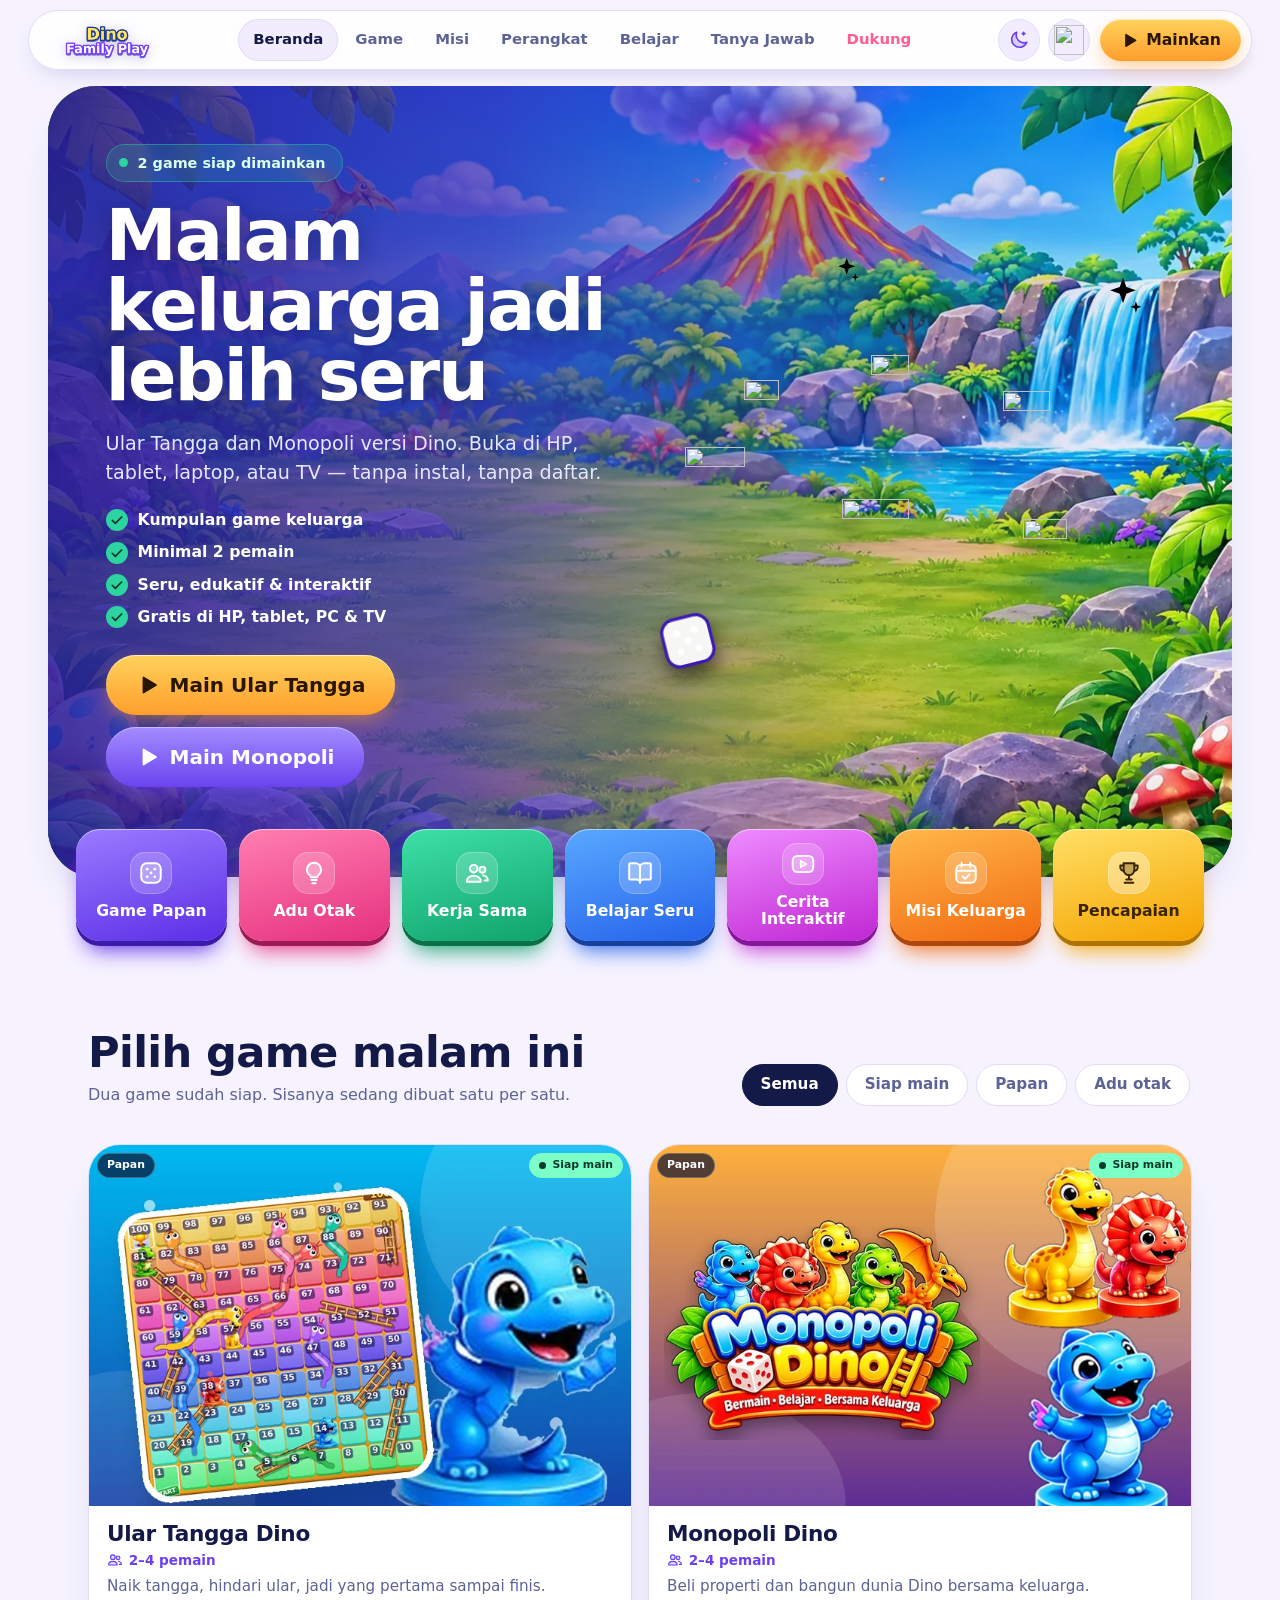
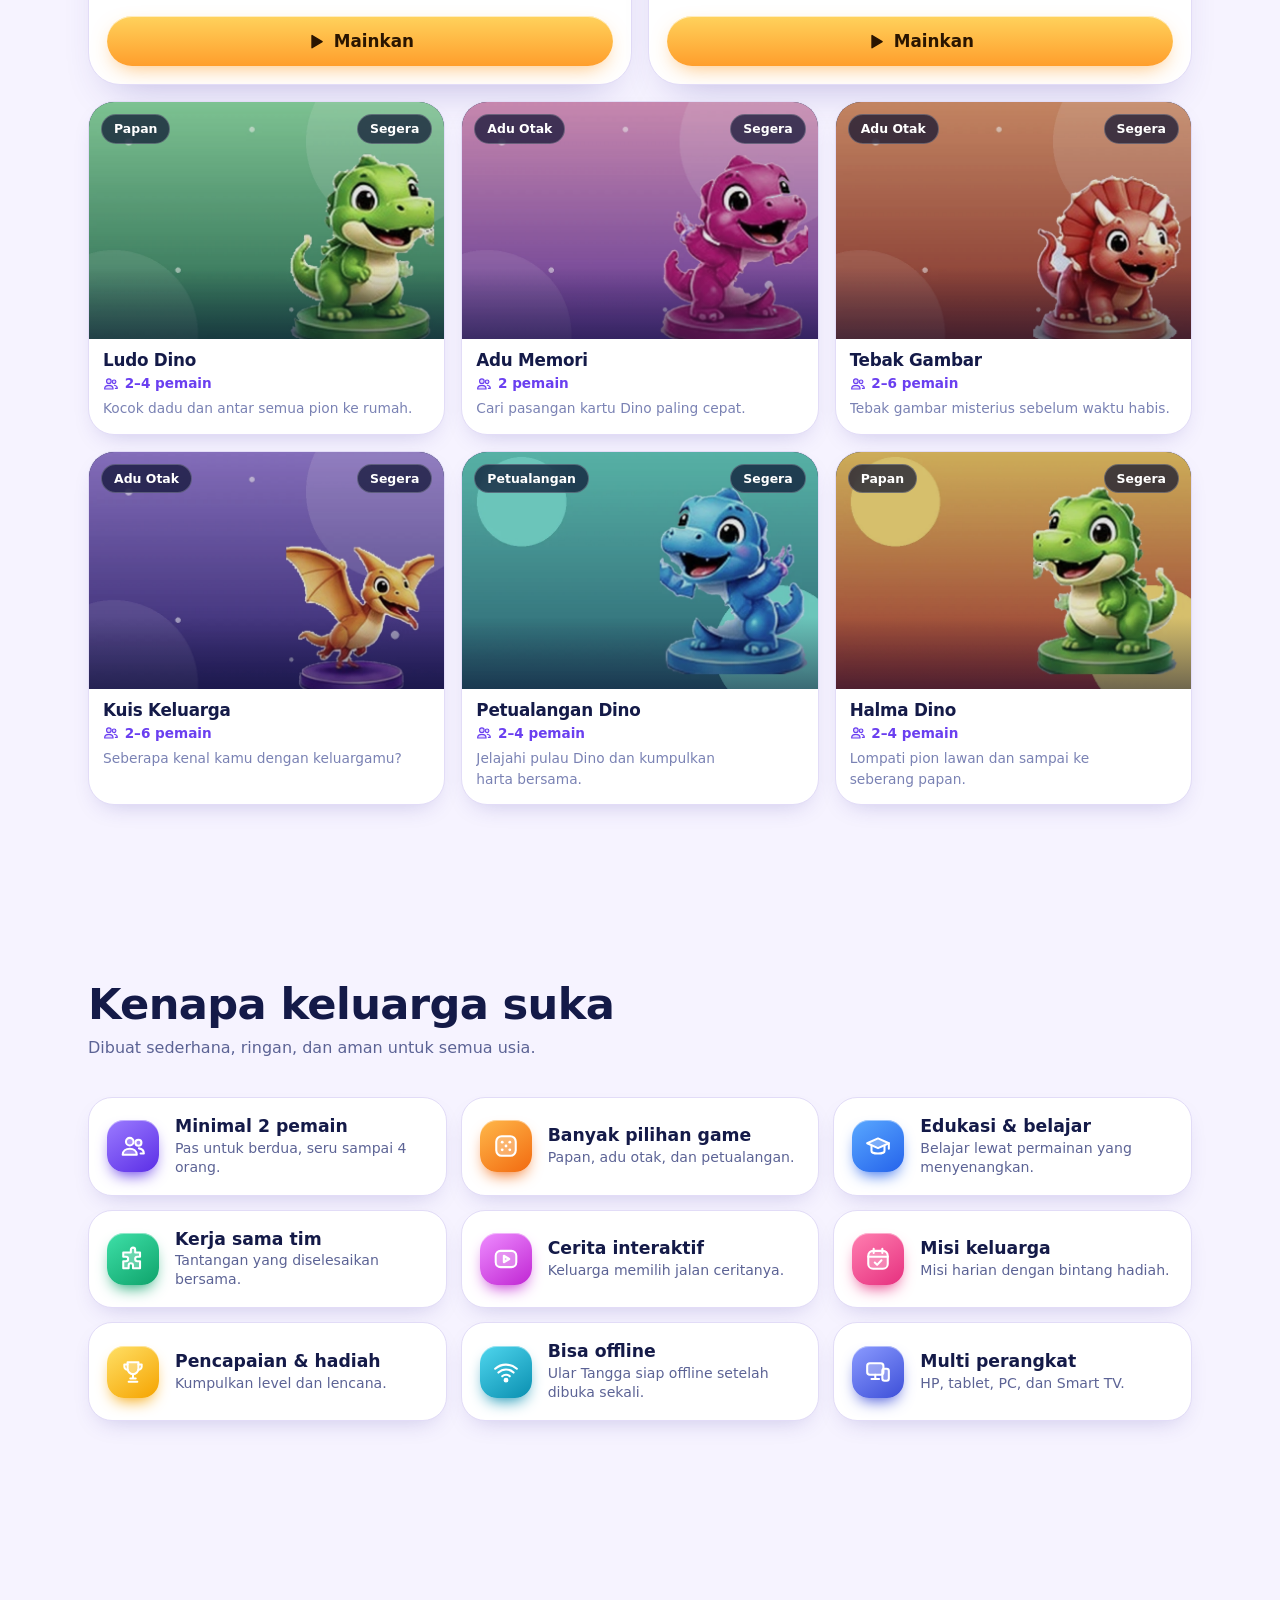
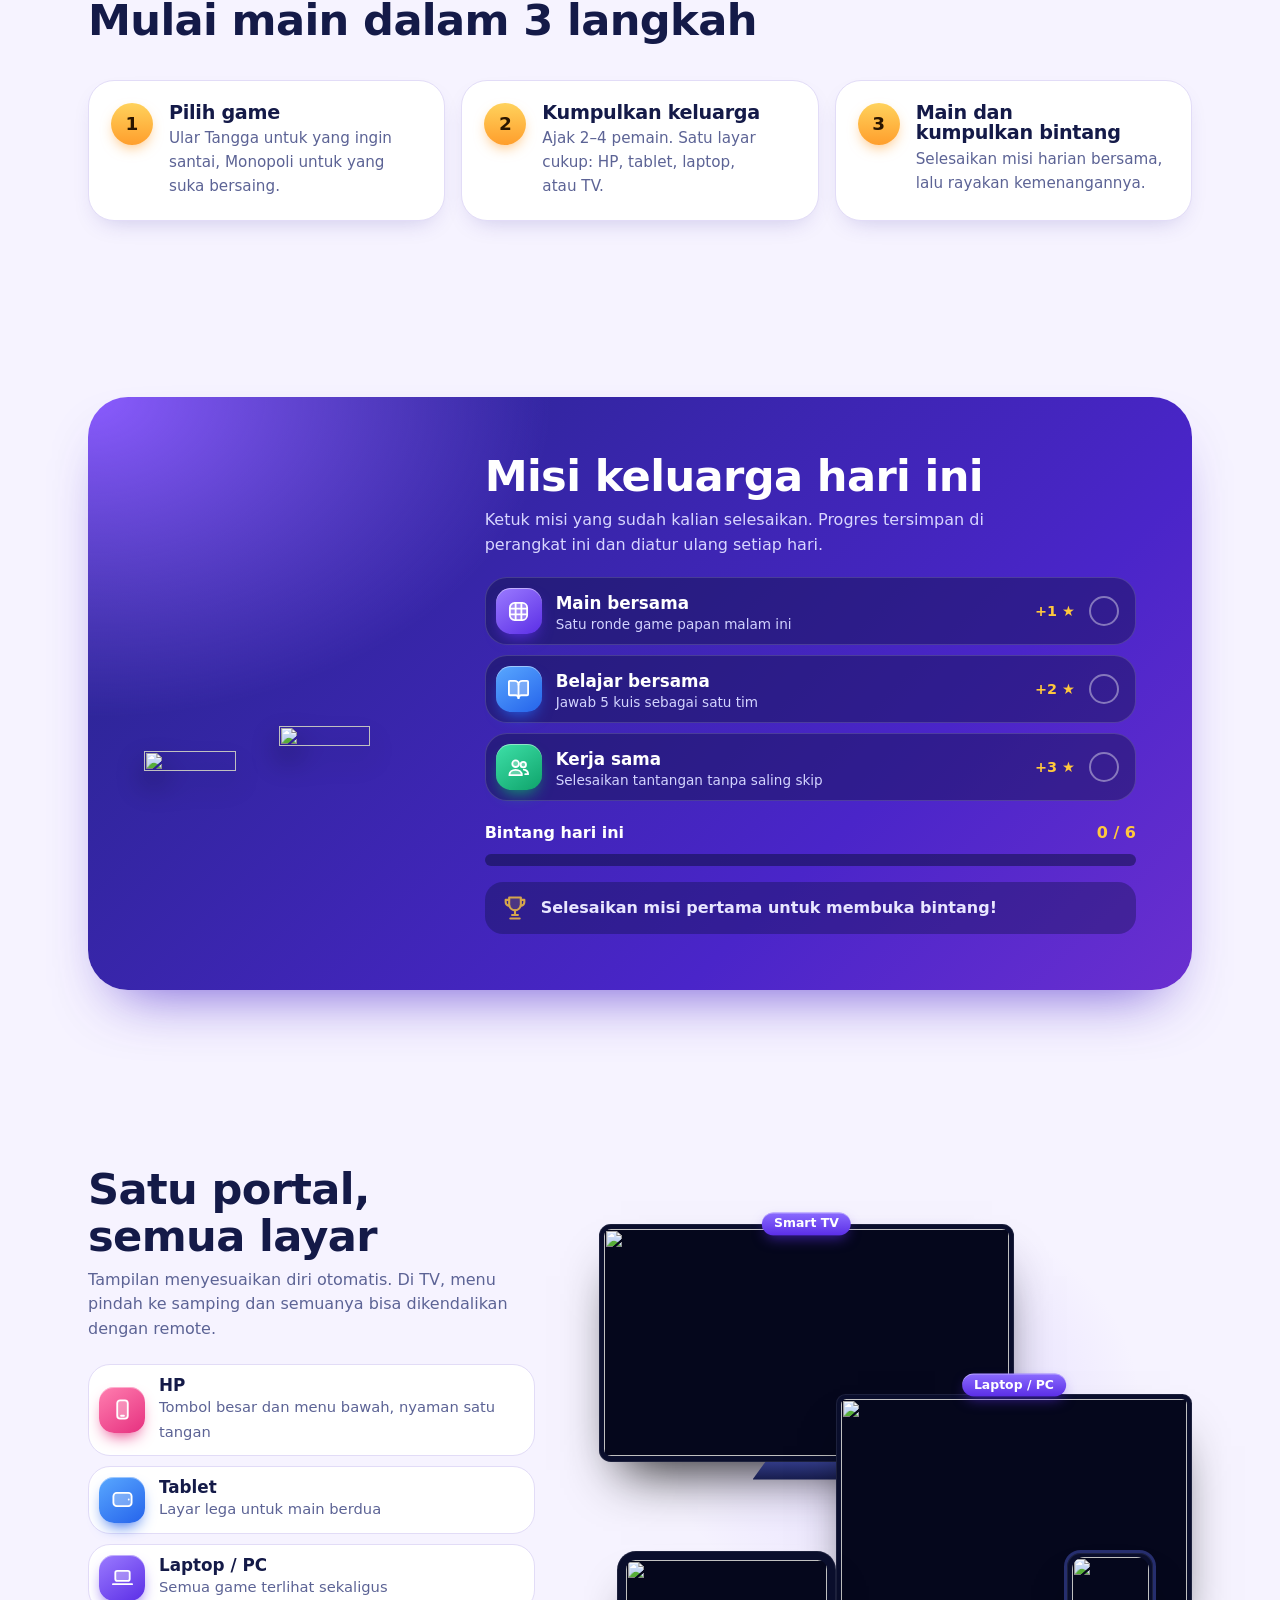
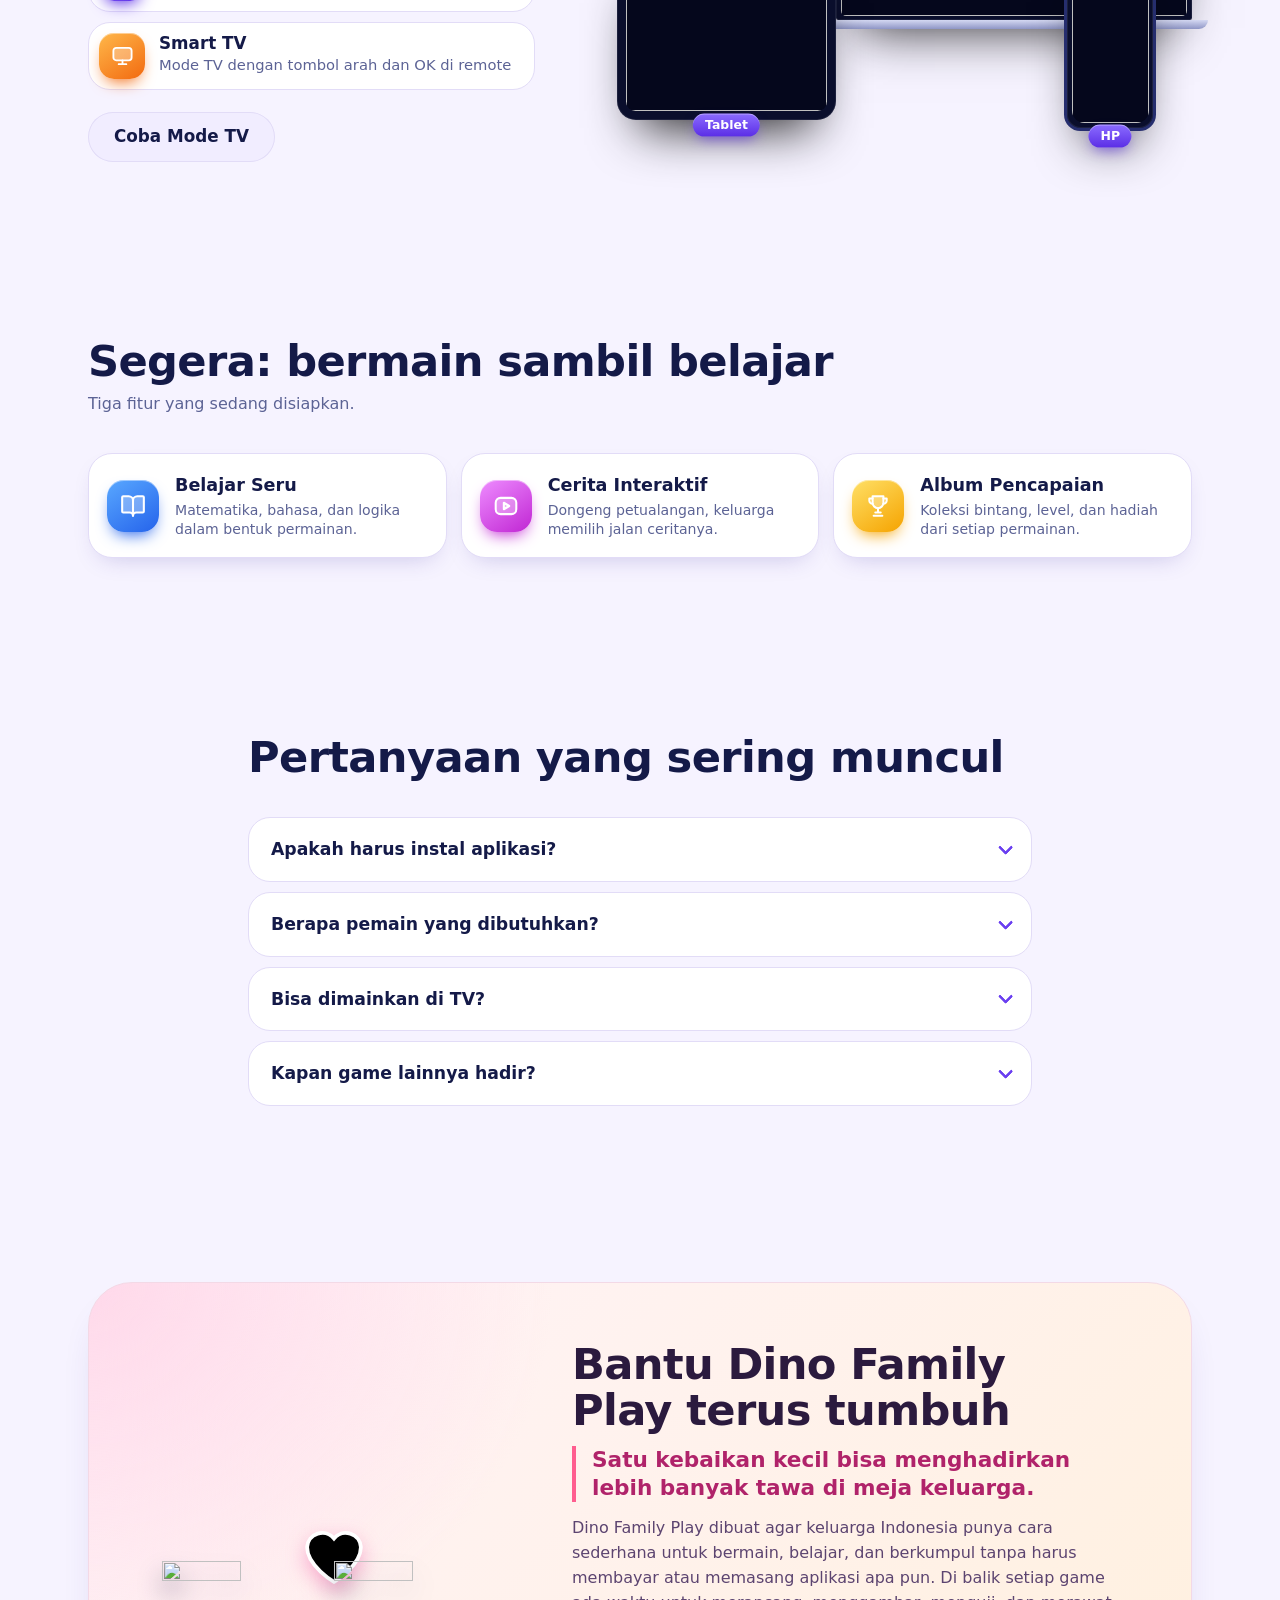
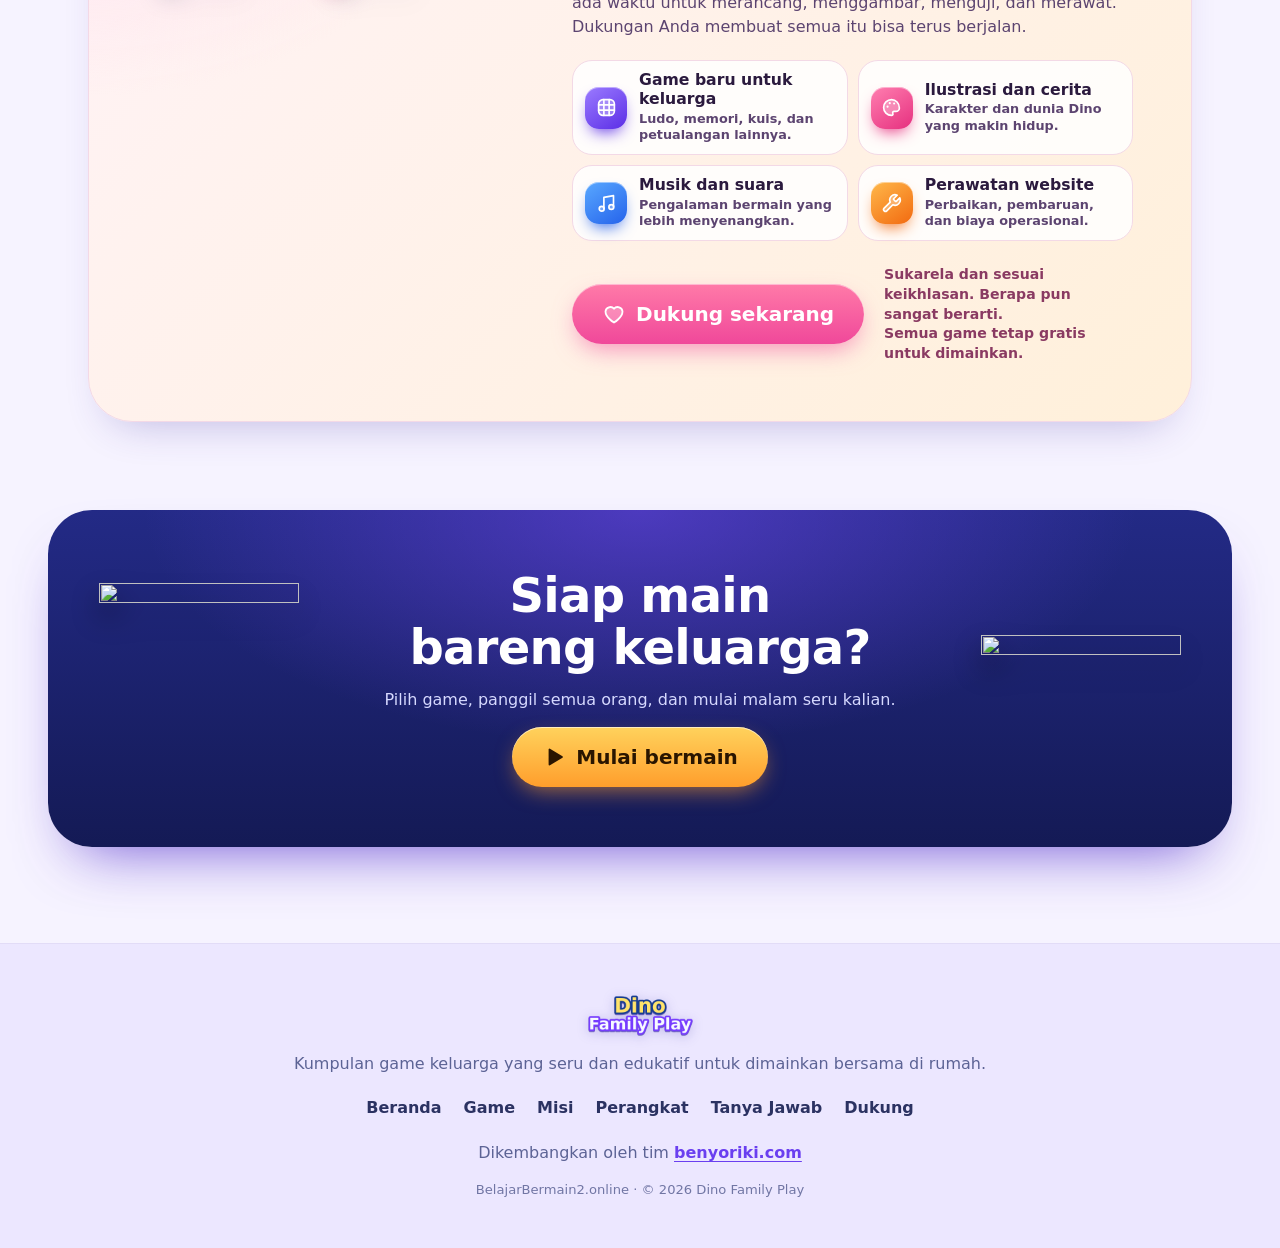
==== commit 2cb541e1: "Add files via upload" ====
--- a/index.html
+++ b/index.html
@@ -1,57 +1,93 @@
 <!DOCTYPE html>
-<html lang="id">
+<html lang="id" data-theme="dark">
 <head>
 <meta charset="UTF-8">
 <meta name="viewport" content="width=device-width,initial-scale=1,viewport-fit=cover">
-<title>Dino Family Play — Game Keluarga Seru & Edukatif untuk HP, Tablet, PC & TV</title>
-<meta name="description" content="Dino Family Play: portal game keluarga untuk 2–6 pemain. Ular tangga, monopoli, kuis, dan lebih banyak lagi. Langsung main di HP, tablet, laptop, dan TV tanpa instal.">
-<meta name="theme-color" content="#0A1240">
+<title>Dino Family Play — Game Keluarga Seru untuk HP, Tablet, PC & TV</title>
+<meta name="description" content="Dino Family Play: Ular Tangga dan Monopoli versi Dino untuk 2–4 pemain. Main bareng keluarga di HP, tablet, laptop, atau TV — gratis, tanpa instal.">
+<meta name="theme-color" content="#080C24">
+<meta name="color-scheme" content="dark light">
 <meta property="og:title" content="Dino Family Play — Malam Keluarga Jadi Lebih Seru">
-<meta property="og:description" content="Bermain Bersama, Belajar Bersama, Tumbuh Bersama Keluarga. Main di HP, tablet, laptop & TV.">
+<meta property="og:description" content="Ular Tangga dan Monopoli versi Dino. Main bareng keluarga di HP, tablet, laptop & TV.">
 <meta property="og:image" content="https://benyoriki.github.io/2BelajarBermain/assets/preview.jpg">
 <meta property="og:type" content="website">
 <meta name="twitter:card" content="summary_large_image">
-<link rel="icon" href="assets/favicon.png">
-<link rel="preconnect" href="https://fonts.googleapis.com">
-<link rel="preconnect" href="https://fonts.gstatic.com" crossorigin>
+<link rel="icon" type="image/png" href="assets/favicon.png">
+<link rel="apple-touch-icon" href="assets/apple-touch-icon.png">
+<link rel="preload" as="font" type="font/woff2" href="assets/fredoka.woff2" crossorigin>
 <link rel="preload" as="image" href="assets/hero-jungle.webp" fetchpriority="high">
-<link rel="preload" as="image" href="assets/logo.png">
-<link href="https://fonts.googleapis.com/css2?family=Fredoka:wght@500;600;700&family=Nunito:wght@500;600;700;800&display=swap" rel="stylesheet">
+<script>
+/* tema: pilihan tersimpan → mengikuti sistem → gelap. Dijalankan sebelum cat pertama agar tidak berkedip. */
+(function(){var d=document.documentElement,t=null;try{t=localStorage.getItem('dfp-theme')}catch(e){}
+if(t!=='light'&&t!=='dark'){t=(window.matchMedia&&matchMedia('(prefers-color-scheme: light)').matches)?'light':'dark'}
+d.setAttribute('data-theme',t);d.classList.add('js');
+var m=document.querySelector('meta[name=theme-color]');if(m)m.content=t==='light'?'#F6F3FF':'#080C24'})();
+</script>
 <link rel="stylesheet" href="style.css">
-<script>document.documentElement.classList.add('js');try{var q=location.search,r=document.referrer,u=r&&new URL(r);if(!/[?&]boot=1/.test(q)&&(location.hash==='#game'||(u&&u.origin===location.origin&&u.pathname!==location.pathname)))document.documentElement.classList.add('nb')}catch(e){}</script>
 </head>
 <body>
-<div id="boot" role="status" aria-live="polite" aria-label="Memuat Dino Family Play">
-  <div class="b-stars" aria-hidden="true"><i class="tw" style="left:12%;top:14%;--s:14px;--d:0s"></i><i class="tw" style="left:84%;top:10%;--s:18px;--d:0.5s"></i><i class="tw" style="left:8%;top:46%;--s:10px;--d:1.1s"></i><i class="tw" style="left:92%;top:40%;--s:12px;--d:0.3s"></i><i class="tw" style="left:20%;top:78%;--s:16px;--d:0.8s"></i><i class="tw" style="left:78%;top:74%;--s:12px;--d:1.4s"></i><i class="tw" style="left:50%;top:6%;--s:10px;--d:0.9s"></i></div>
-  <img class="b-logo" src="assets/logo.png" alt="Dino Family Play" width="900" height="300">
-  <p class="b-tag" aria-hidden="true">Game keluarga seru untuk semua layar</p>
-  <div class="b-line" aria-hidden="true"><span style="--d:0.05s"><img src="assets/dino-green.png" alt="" width="449" height="520"></span><span style="--d:0.15s"><img src="assets/dino-red.png" alt="" width="492" height="520"></span><span style="--d:0.25s"><img src="assets/dino-yellow.png" alt="" width="404" height="520"></span><span style="--d:0.35s"><img src="assets/dino-pink.png" alt="" width="395" height="520"></span><span style="--d:0.45s"><img src="assets/dino-pterodactyl.png" alt="" width="300" height="300"></span></div>
-  <div class="b-track" aria-hidden="true">
-    <div class="b-token"><img src="assets/dino-blue.png" alt="" width="395" height="520"></div>
-    <div class="b-tiles"><i style="--i:0;--h:168">1</i><i style="--i:1;--h:192">2</i><i style="--i:2;--h:218">3</i><i style="--i:3;--h:248">4</i><i style="--i:4;--h:280">5</i><i style="--i:5;--h:318">6</i><i style="--i:6;--h:350">7</i><i style="--i:7;--h:18">8</i><i style="--i:8;--h:42">9</i><i class="fin"><img class="b-goal" src="assets/trophy.svg" alt="" width="64" height="64"></i></div>
-  </div>
-  <div class="b-txt" aria-hidden="true"><span>Menyiapkan papan permainan…</span><span>Membangunkan para dino…</span><span>Siap main bareng keluarga!</span></div>
-  <p class="credit b-credit">Dikembangkan oleh tim <a href="https://benyoriki.com" target="_blank" rel="noopener">benyoriki.com</a></p>
-</div>
+
+<!-- Ikon: satu sprite duotone, dipakai ulang lewat <use> (ringan, ikut warna teks) -->
+<svg width="0" height="0" style="position:absolute" aria-hidden="true" focusable="false"><defs>
+<symbol id="i-home" viewBox="0 0 24 24"><path d="M3 10.500 12 3l9 7.500V20a1 1 0 0 1-1 1h-5v-6H9v6H4a1 1 0 0 1-1-1z"/></symbol>
+<symbol id="i-board" viewBox="0 0 24 24"><rect x="3" y="3" width="18" height="18" rx="5"/><path fill="none" d="M3 9h18M3 15h18M9 3v18M15 3v18"/></symbol>
+<symbol id="i-pad" viewBox="0 0 24 24"><path d="M17.320 5H6.680a4 4 0 0 0-3.980 3.590C2.600 9.420 2 14.460 2 16a3 3 0 0 0 3 3c1 0 1.500-.5 2-1l1.410-1.410A2 2 0 0 1 9.830 16h4.340a2 2 0 0 1 1.410.590L17 18c.5.500 1 1 2 1a3 3 0 0 0 3-3c0-1.550-.600-6.580-.690-7.260A4 4 0 0 0 17.320 5z"/><path fill="none" d="M6 11h4M8 9v4M15 12h.01M18 10h.01"/></symbol>
+<symbol id="i-star" viewBox="0 0 24 24"><path d="m12 2.500 2.900 6 6.600.9-4.800 4.600 1.200 6.500L12 17.300 6.100 20.500l1.200-6.500L2.500 9.400l6.600-.9z"/></symbol>
+<symbol id="i-book" viewBox="0 0 24 24"><path d="M3 18a1 1 0 0 1-1-1V4a1 1 0 0 1 1-1h5a4 4 0 0 1 4 4 4 4 0 0 1 4-4h5a1 1 0 0 1 1 1v13a1 1 0 0 1-1 1h-6a3 3 0 0 0-3 3 3 3 0 0 0-3-3z"/><path fill="none" d="M12 7v14"/></symbol>
+<symbol id="i-user" viewBox="0 0 24 24"><circle cx="12" cy="8" r="4"/><path d="M4 20.500c0-4 3.600-6.500 8-6.500s8 2.500 8 6.500z"/></symbol>
+<symbol id="i-users" viewBox="0 0 24 24"><circle cx="9" cy="8" r="3.500"/><path d="M2.500 20c0-3.500 3-5.500 6.500-5.500s6.500 2 6.500 5.500z"/><circle cx="17" cy="9" r="2.800"/><path fill="none" d="M17.500 14.200c2.500.3 4.500 1.900 4.500 4.800h-3"/></symbol>
+<symbol id="i-sun" viewBox="0 0 24 24"><circle cx="12" cy="12" r="4.200"/><path fill="none" d="M12 2.500v2M12 19.500v2M4.900 4.900l1.400 1.400M17.700 17.700l1.400 1.400M2.500 12h2M19.500 12h2M4.900 19.100l1.400-1.400M17.700 6.300l1.400-1.400"/></symbol>
+<symbol id="i-moon" viewBox="0 0 24 24"><path d="M20.500 14.500A8.500 8.500 0 0 1 9.500 3.500a8.500 8.500 0 1 0 11 11z"/><path fill="none" d="M17 3.500v3M15.500 5h3"/></symbol>
+<symbol id="i-play" viewBox="0 0 24 24"><path fill-opacity="1" d="M7.500 4.500v15l12.500-7.500z"/></symbol>
+<symbol id="i-dice" viewBox="0 0 24 24"><rect x="3" y="3" width="18" height="18" rx="5"/><g fill-opacity="1" stroke="none"><circle cx="8.500" cy="8.500" r="1.300"/><circle cx="15.500" cy="8.500" r="1.300"/><circle cx="12" cy="12" r="1.300"/><circle cx="8.500" cy="15.500" r="1.300"/><circle cx="15.500" cy="15.500" r="1.300"/></g></symbol>
+<symbol id="i-bulb" viewBox="0 0 24 24"><path d="M12 2.500a6.500 6.500 0 0 0-3.700 11.800c.5.400.7 1 .7 1.700h6c0-.7.200-1.300.7-1.700A6.500 6.500 0 0 0 12 2.500z"/><path fill="none" d="M9.500 18.500h5M10.500 21.500h3"/></symbol>
+<symbol id="i-puzzle" viewBox="0 0 24 24"><path d="M10 3.500a2 2 0 1 1 4 0V6h4.500v4H16a2 2 0 1 0 0 4h2.500v6.500h-6.500V18a2 2 0 1 0-4 0v2.500H3V14h2.500a2 2 0 1 0 0-4H3V6h7z"/></symbol>
+<symbol id="i-video" viewBox="0 0 24 24"><rect x="2.500" y="4.500" width="19" height="15" rx="4.500"/><path d="M10 9v6l5-3z"/></symbol>
+<symbol id="i-cal" viewBox="0 0 24 24"><rect x="3" y="4.500" width="18" height="16.500" rx="4.500"/><path fill="none" d="M8 2.500v4M16 2.500v4M3 10h18M9 15.200l2.200 2.200 4-4.200"/></symbol>
+<symbol id="i-trophy" viewBox="0 0 24 24"><path d="M7 3h10v6a5 5 0 0 1-10 0z"/><path fill="none" d="M7 5H4v2a3 3 0 0 0 3 3M17 5h3v2a3 3 0 0 1-3 3M12 14v4M8 21h8M9.500 18h5"/></symbol>
+<symbol id="i-wifi" viewBox="0 0 24 24"><path fill="none" d="M2 9a15 15 0 0 1 20 0M5 12.500a10 10 0 0 1 14 0M8.500 16a5 5 0 0 1 7 0"/><circle cx="12" cy="19.500" r="1.300" fill-opacity="1"/></symbol>
+<symbol id="i-devices" viewBox="0 0 24 24"><rect x="2" y="4" width="15" height="10.500" rx="2.500"/><path fill="none" d="M6 18.500h7M9.500 14.500v4"/><rect x="16" y="9" width="6" height="11" rx="2"/></symbol>
+<symbol id="i-heart" viewBox="0 0 24 24"><path d="M12 20.500s-8.500-5-8.500-11A4.800 4.800 0 0 1 12 6.800a4.800 4.800 0 0 1 8.500 2.700c0 6-8.500 11-8.500 11z"/></symbol>
+<symbol id="i-palette" viewBox="0 0 24 24"><path d="M12 3a9 9 0 1 0 0 18c1.400 0 2-1 1.500-2.200-.5-1.200.2-2.300 1.500-2.300h2A4 4 0 0 0 21 12.500C21 7 17 3 12 3z"/><g fill-opacity="1" stroke="none"><circle cx="7.500" cy="11" r="1.200"/><circle cx="10" cy="7" r="1.200"/><circle cx="15" cy="7.500" r="1.200"/></g></symbol>
+<symbol id="i-music" viewBox="0 0 24 24"><path fill="none" d="M9 18V5l11-2v13"/><circle cx="6.500" cy="18" r="2.800"/><circle cx="17.500" cy="16" r="2.800"/></symbol>
+<symbol id="i-wrench" viewBox="0 0 24 24"><path d="M14.700 6.300a1 1 0 0 0 0 1.400l1.600 1.600a1 1 0 0 0 1.400 0l3.770-3.770a6 6 0 0 1-7.940 7.940l-6.910 6.910a2.120 2.120 0 0 1-3-3l6.910-6.910a6 6 0 0 1 7.940-7.940l-3.760 3.760z"/></symbol>
+<symbol id="i-share" viewBox="0 0 24 24"><path fill="none" d="M12 15V3.500M7.500 7.500 12 3l4.500 4.500M5 12.500v6A2.500 2.500 0 0 0 7.500 21h9a2.500 2.500 0 0 0 2.500-2.500v-6"/></symbol>
+<symbol id="i-x" viewBox="0 0 24 24"><path fill="none" d="M6 6l12 12M18 6 6 18"/></symbol>
+<symbol id="i-copy" viewBox="0 0 24 24"><rect x="9" y="9" width="12" height="12" rx="3"/><path fill="none" d="M5.500 15H5a2 2 0 0 1-2-2V5a2 2 0 0 1 2-2h8a2 2 0 0 1 2 2v.500"/></symbol>
+<symbol id="i-down" viewBox="0 0 24 24"><path fill="none" d="M12 3.500v12M7 11l5 5 5-5M4.500 20.500h15"/></symbol>
+<symbol id="i-qr" viewBox="0 0 24 24"><rect x="3" y="3" width="7" height="7" rx="2"/><rect x="14" y="3" width="7" height="7" rx="2"/><rect x="3" y="14" width="7" height="7" rx="2"/><path fill="none" d="M14 14h3v3h-3zM20 14v.01M14 20h3M20 17v4"/></symbol>
+<symbol id="i-bank" viewBox="0 0 24 24"><path d="M3 9.500 12 4l9 5.500z"/><path fill="none" d="M5.500 12.500v5.500M10 12.500v5.500M14 12.500v5.500M18.500 12.500v5.500M3 21h18"/></symbol>
+<symbol id="i-bolt" viewBox="0 0 24 24"><path d="M13 2.500 4.500 13.500H11l-1 8 8.500-11H12z"/></symbol>
+<symbol id="i-menu" viewBox="0 0 24 24"><path fill="none" d="M4 7h16M4 12h16M4 17h16"/></symbol>
+<symbol id="i-tv" viewBox="0 0 24 24"><rect x="2.500" y="4" width="19" height="13" rx="3"/><path fill="none" d="M8 21h8M12 17v4"/></symbol>
+<symbol id="i-phone" viewBox="0 0 24 24"><rect x="6.500" y="2.500" width="11" height="19" rx="3"/><path fill="none" d="M10.500 18.500h3"/></symbol>
+<symbol id="i-tablet" viewBox="0 0 24 24"><rect x="2.500" y="5" width="19" height="14" rx="3.500"/><path fill="none" d="M18.500 12h.01"/></symbol>
+<symbol id="i-laptop" viewBox="0 0 24 24"><rect x="4.500" y="5" width="15" height="10.500" rx="2"/><path fill="none" d="M2 19h20"/></symbol>
+<symbol id="i-check" viewBox="0 0 24 24"><path fill="none" stroke-width="2.600" d="M5 12.500l4.500 4.500L19 7.500"/></symbol>
+<symbol id="i-cap" viewBox="0 0 24 24"><path d="M2 9.500 12 5l10 4.500-10 4.500z"/><path fill="none" d="M6 12v4.500c0 1.400 2.700 2.500 6 2.500s6-1.100 6-2.500V12M22 9.500v5"/></symbol>
+<symbol id="i-help" viewBox="0 0 24 24"><circle cx="12" cy="12" r="9"/><path fill="none" d="M9.500 9.500a2.500 2.500 0 1 1 3.500 2.300c-.7.400-1 .9-1 1.700M12 17v.01"/></symbol>
+<symbol id="i-spark" viewBox="0 0 24 24"><path d="M12 3l1.800 5.200L19 10l-5.200 1.800L12 17l-1.800-5.200L5 10l5.200-1.800z"/><path d="M19 16l.8 2.200L22 19l-2.200.8L19 22l-.8-2.200L16 19l2.200-.8z"/></symbol>
+</defs></svg>
+
 <a class="skip" href="#main">Lewati ke konten</a>
 
 <header class="top" id="top">
   <i class="sp" id="sp" aria-hidden="true"></i>
   <a class="brand" href="#beranda" aria-label="Dino Family Play — beranda"><img src="assets/logo.png" alt="Dino Family Play" width="900" height="300"></a>
   <nav id="nav" aria-label="Menu utama">
-    <a href="#beranda" class="on"><img src="assets/home.svg" alt="" width="20" height="20">Beranda</a>
-    <a href="#game"><img src="assets/game-board.svg" alt="" width="20" height="20">Semua Game</a>
-    <a href="#misi"><img src="assets/star.svg" alt="" width="20" height="20">Misi Keluarga</a>
-    <a href="#perangkat"><img src="assets/devices.svg" alt="" width="20" height="20">Perangkat</a>
-    <a href="#segera"><img src="assets/learning.svg" alt="" width="20" height="20">Belajar</a>
-    <a href="#faq"><img src="assets/story.svg" alt="" width="20" height="20">Tanya Jawab</a>
-    <a href="#dukung" class="nav-dukung"><img src="assets/heart.svg" alt="" width="20" height="20">Dukung</a>
+    <a href="#beranda" class="on"><svg class="ic" aria-hidden="true"><use href="#i-home"/></svg>Beranda</a>
+    <a href="#game"><svg class="ic" aria-hidden="true"><use href="#i-board"/></svg>Game</a>
+    <a href="#misi"><svg class="ic" aria-hidden="true"><use href="#i-cal"/></svg>Misi</a>
+    <a href="#perangkat"><svg class="ic" aria-hidden="true"><use href="#i-devices"/></svg>Perangkat</a>
+    <a href="#segera"><svg class="ic" aria-hidden="true"><use href="#i-book"/></svg>Belajar</a>
+    <a href="#faq"><svg class="ic" aria-hidden="true"><use href="#i-help"/></svg>Tanya Jawab</a>
+    <a href="#dukung" class="nav-dukung"><svg class="ic" aria-hidden="true"><use href="#i-heart"/></svg>Dukung</a>
   </nav>
   <div class="tools">
-    <button class="icon-btn" data-modal="Pencarian" aria-label="Cari game"><svg viewBox="0 0 24 24" aria-hidden="true"><circle cx="10" cy="10" r="6"/><path d="M15 15l6 6"/></svg></button>
-    <button class="icon-btn prof-btn" type="button" data-profile aria-label="Profil pemain"><img class="pf-av" src="assets/dino-blue.png" alt="" width="30" height="30"></button>
-    <a class="btn sm play-top" href="#game">Mainkan</a>
-    <button class="icon-btn burger" id="burger" aria-label="Buka menu" aria-expanded="false" aria-controls="nav"><svg viewBox="0 0 24 24" aria-hidden="true"><path d="M4 7h16M4 12h16M4 17h16"/></svg></button>
+    <button class="icon-btn theme-btn" id="theme" type="button" aria-label="Ganti ke tema terang" title="Ganti tema"><svg class="ic t-sun" aria-hidden="true"><use href="#i-sun"/></svg><svg class="ic t-moon" aria-hidden="true"><use href="#i-moon"/></svg></button>
+    <button class="icon-btn prof-btn" type="button" data-profile aria-label="Profil pemain"><img class="pf-av" src="assets/dino-blue.webp" alt="" width="30" height="30"></button>
+    <a class="btn sm play-top" href="#game"><svg class="ic" aria-hidden="true"><use href="#i-play"/></svg>Mainkan</a>
+    <button class="icon-btn burger" id="burger" type="button" aria-label="Buka menu" aria-expanded="false" aria-controls="nav"><svg class="ic" aria-hidden="true"><use href="#i-menu"/></svg></button>
   </div>
 </header>
 
@@ -59,109 +95,94 @@
 
 <!-- HERO -->
 <section class="hero" id="beranda">
-  <div class="hero-in">
+  <div class="hero-card">
     <div class="hero-copy">
-      <p class="pill"><img src="assets/dice.svg" alt="" width="22" height="22">Portal game keluarga</p>
-      <h1>Malam keluarga jadi <em>lebih seru</em> bareng Dino!</h1>
-      <p class="lead">Kumpulan game untuk <b>2–6 pemain</b> — dari ular tangga sampai kuis. Buka di HP, tablet, laptop, atau TV, <b>langsung main tanpa instal</b>.</p>
+      <p class="pill"><i class="live" aria-hidden="true"></i>2 game siap dimainkan</p>
+      <h1>Malam keluarga jadi lebih seru</h1>
+      <p class="lead">Ular Tangga dan Monopoli versi Dino. Buka di HP, tablet, laptop, atau TV — tanpa instal, tanpa daftar.</p>
+      <ul class="ticks">
+        <li><svg class="ic" aria-hidden="true"><use href="#i-check"/></svg>Kumpulan game keluarga</li>
+        <li><svg class="ic" aria-hidden="true"><use href="#i-check"/></svg>Minimal 2 pemain</li>
+        <li><svg class="ic" aria-hidden="true"><use href="#i-check"/></svg>Seru, edukatif &amp; interaktif</li>
+        <li><svg class="ic" aria-hidden="true"><use href="#i-check"/></svg>Gratis di HP, tablet, PC &amp; TV</li>
+      </ul>
       <div class="cta">
-        <a class="btn big" href="#game"><img src="assets/button-play.svg" alt="" width="28" height="28">Mulai Bermain</a>
-        <a class="btn ghost" href="#misi">Misi Keluarga</a>
-      </div>
-      <ul class="ticks" aria-label="Keunggulan">
-        <li>Minimal 2 pemain</li><li>Seru &amp; edukatif</li><li>HP · Tablet · PC · TV</li>
-      </ul>
-    </div>
-    <figure class="hero-art">
-      <div class="frame"><img src="assets/hero-family-play.webp" alt="Keluarga Dino biru, pink, merah, kuning, dan hijau bermain papan permainan di hutan" width="1672" height="941" fetchpriority="high"></div>
-      <span class="float f1"><img src="assets/dice.svg" alt="" width="28" height="28">Ular Tangga <b>siap main</b></span>
-      <span class="float f2"><img src="assets/star.svg" alt="" width="28" height="28">Kumpulkan bintang</span>
-      <img class="mascot" src="assets/dino-pterodactyl.png" alt="" width="300" height="295">
-    </figure>
-  </div>
-</section>
-
-<!-- STATS -->
-<section class="stats-sec" aria-label="Ringkasan">
-  <ul class="stats">
-    <li><img src="assets/game-board.svg" alt="" width="52" height="52"><b>8 Game</b><span>2 siap main, 6 segera hadir</span></li>
-    <li><img src="assets/teamwork.svg" alt="" width="52" height="52"><b>2–6 Pemain</b><span>Seru dimainkan bersama</span></li>
-    <li><img src="assets/devices.svg" alt="" width="52" height="52"><b>4 Perangkat</b><span>HP, tablet, PC &amp; TV</span></li>
-    <li><img src="assets/bolt.svg" alt="" width="52" height="52"><b>Ringan &amp; Cepat</b><span>Tanpa instal, langsung buka</span></li>
-  </ul>
-</section>
-
-<!-- MARQUEE -->
-<div class="marq-w" aria-hidden="true"><div class="marq"><div class="marq-t" id="marq"></div></div></div>
-
-<!-- GAME UNGGULAN -->
-<section class="sec" id="unggulan">
-  <div class="spot">
-    <div class="spot-copy">
-      <p class="eyebrow">Game unggulan</p>
-      <h2>Ular Tangga Dino</h2>
-      <p class="spot-d">Kocok dadu, naik tangga, hindari ular — dan jadi yang pertama sampai finis! Klasik yang bikin seisi rumah ketawa.</p>
-      <ul class="spot-tags"><li class="ok">Siap dimainkan</li><li>2–4 pemain</li><li>Game Papan</li></ul>
-      <a class="btn big" id="spotlink" href="#game"><img src="assets/button-play.svg" alt="" width="28" height="28">Mainkan Sekarang</a>
-    </div>
-    <div class="spot-art" aria-hidden="true">
-      <img class="s4" src="assets/star.svg" alt="" width="64" height="64" loading="lazy">
-      <img class="s3" src="assets/dino-pterodactyl.png" alt="" width="300" height="295" loading="lazy">
-      <div class="trio"><img src="assets/dino-green.png" alt="" width="449" height="520" loading="lazy"><img src="assets/dino-red.png" alt="" width="492" height="520" loading="lazy"><img src="assets/dino-yellow.png" alt="" width="404" height="520" loading="lazy"></div>
-      <img class="s1" src="assets/dino-blue.png" alt="" width="395" height="520" loading="lazy">
-      <img class="s2" src="assets/dino-pink.png" alt="" width="395" height="520" loading="lazy">
-    </div>
-  </div>
-</section>
-
-<!-- KATEGORI -->
-<section class="sec" id="kategori">
-  <div class="head"><p class="eyebrow">Pilih gaya mainmu</p><h2>Mau main apa hari ini?</h2></div>
-  <div class="cats">
-    <a class="cat c-big" style="--c:#7C4DFF" href="#game" data-filter="papan"><img class="ic" src="assets/game-board.svg" alt="" width="60" height="60"><img class="peek" src="assets/dino-yellow.png" alt="" loading="lazy" width="404" height="520"><b>Game Papan</b><span>Ular Tangga, Monopoli, Ludo — klasik yang selalu bikin ketawa.</span></a>
-    <a class="cat" style="--c:#F0489A" href="#game" data-filter="otak"><img class="ic" src="assets/brain.svg" alt="" width="48" height="48"><img class="peek" src="assets/dino-pink.png" alt="" loading="lazy" width="395" height="520"><b>Adu Otak</b><span>Memori, tebak gambar, kuis</span></a>
-    <a class="cat" style="--c:#16A34A" href="#misi"><img class="ic" src="assets/teamwork.svg" alt="" width="48" height="48"><img class="peek" src="assets/dino-green.png" alt="" loading="lazy" width="449" height="520"><b>Kerja Sama</b><span>Selesaikan tantangan bersama</span></a>
-    <a class="cat" style="--c:#2563EB" href="#segera"><img class="ic" src="assets/learning.svg" alt="" width="48" height="48"><img class="peek" src="assets/dino-blue.png" alt="" loading="lazy" width="395" height="520"><b>Belajar Seru</b><span>Hitung, baca, dan logika</span></a>
-    <a class="cat" style="--c:#C026D3" href="#segera"><img class="ic" src="assets/story.svg" alt="" width="48" height="48"><img class="peek" src="assets/dino-pterodactyl.png" alt="" loading="lazy" width="300" height="295"><b>Cerita Interaktif</b><span>Pilih jalan ceritamu</span></a>
-    <a class="cat c-wide" style="--c:#EA7A0A" href="#misi"><img class="ic" src="assets/mission.svg" alt="" width="48" height="48"><img class="peek" src="assets/dino-red.png" alt="" loading="lazy" width="492" height="520"><b>Misi Keluarga</b><span>Aktivitas harian bersama, kumpulkan bintang</span></a>
-    <a class="cat c-wide" style="--c:#CA8A04" href="#segera"><img class="ic" src="assets/trophy.svg" alt="" width="48" height="48"><img class="peek" src="assets/dino-yellow.png" alt="" loading="lazy" width="404" height="520"><b>Pencapaian</b><span>Bintang, level, dan hadiah</span></a>
-  </div>
+        <a class="btn big" data-play data-g="0" href="#game"><svg class="ic" aria-hidden="true"><use href="#i-play"/></svg>Main Ular Tangga</a>
+        <a class="btn big alt" data-play data-g="1" href="#game"><svg class="ic" aria-hidden="true"><use href="#i-play"/></svg>Main Monopoli</a>
+      </div>
+    </div>
+    <div class="crew" aria-hidden="true">
+      <img class="c c-pink" src="assets/dino-pink.webp" alt="" width="319" height="420">
+      <img class="c c-yellow" src="assets/dino-yellow.webp" alt="" width="326" height="420">
+      <img class="c c-green" src="assets/dino-green.webp" alt="" width="363" height="420">
+      <img class="c c-blue" src="assets/dino-blue.webp" alt="" width="319" height="420">
+      <img class="c c-red" src="assets/dino-red.webp" alt="" width="397" height="420">
+      <img class="c c-ptero" src="assets/dino-pterodactyl.webp" alt="" width="300" height="295">
+      <svg class="dice" viewBox="0 0 24 24"><use href="#i-dice"/></svg>
+      <svg class="spk s1" viewBox="0 0 24 24"><use href="#i-spark"/></svg>
+      <svg class="spk s2" viewBox="0 0 24 24"><use href="#i-spark"/></svg>
+    </div>
+  </div>
+  <nav class="cats" aria-label="Kategori cepat">
+    <a class="cat" style="--c1:#9B7BFF;--c2:#5B2EE6;--c3:#3B1BA8" href="#game" data-filter="papan"><i><svg class="ic" aria-hidden="true"><use href="#i-dice"/></svg></i>Game Papan</a>
+    <a class="cat" style="--c1:#FF7FB0;--c2:#E6307F;--c3:#9E1A55" href="#game" data-filter="otak"><i><svg class="ic" aria-hidden="true"><use href="#i-bulb"/></svg></i>Adu Otak</a>
+    <a class="cat" style="--c1:#3EE0A8;--c2:#0FA36B;--c3:#0A7048" href="#misi"><i><svg class="ic" aria-hidden="true"><use href="#i-users"/></svg></i>Kerja Sama</a>
+    <a class="cat" style="--c1:#59A8FF;--c2:#2563EB;--c3:#173F9E" href="#segera"><i><svg class="ic" aria-hidden="true"><use href="#i-book"/></svg></i>Belajar Seru</a>
+    <a class="cat" style="--c1:#EE8CFF;--c2:#C026D3;--c3:#85179A" href="#segera"><i><svg class="ic" aria-hidden="true"><use href="#i-video"/></svg></i>Cerita Interaktif</a>
+    <a class="cat" style="--c1:#FFB84A;--c2:#F26A10;--c3:#AE470A" href="#misi"><i><svg class="ic" aria-hidden="true"><use href="#i-cal"/></svg></i>Misi Keluarga</a>
+    <a class="cat gold" style="--c1:#FFE066;--c2:#F5A300;--c3:#B07300" href="#" data-profile><i><svg class="ic" aria-hidden="true"><use href="#i-trophy"/></svg></i>Pencapaian</a>
+  </nav>
 </section>
 
 <!-- GAME -->
 <section class="sec" id="game">
-  <div class="head row"><div><p class="eyebrow">Perpustakaan game</p><h2>Petualangan Favorit Keluarga</h2></div>
+  <div class="head row rv"><div><h2>Pilih game malam ini</h2><p class="sub">Dua game sudah siap. Sisanya sedang dibuat satu per satu.</p></div>
   <div class="chips" role="group" aria-label="Filter game">
-    <button class="chip on" data-f="all" aria-pressed="true">Semua</button><button class="chip" data-f="ready" aria-pressed="false">Siap Main</button><button class="chip" data-f="papan" aria-pressed="false">Papan</button><button class="chip" data-f="otak" aria-pressed="false">Adu Otak</button>
+    <button class="chip on" data-f="all" aria-pressed="true">Semua</button><button class="chip" data-f="ready" aria-pressed="false">Siap main</button><button class="chip" data-f="papan" aria-pressed="false">Papan</button><button class="chip" data-f="otak" aria-pressed="false">Adu otak</button>
   </div></div>
   <div class="games" id="games" aria-live="polite"></div>
 </section>
 
+<!-- FITUR -->
+<section class="sec" id="fitur">
+  <div class="head rv"><h2>Kenapa keluarga suka</h2><p class="sub">Dibuat sederhana, ringan, dan aman untuk semua usia.</p></div>
+  <ul class="feat-grid">
+    <li class="rv" style="--c1:#9B7BFF;--c2:#5B2EE6"><span class="tile"><svg class="ic" aria-hidden="true"><use href="#i-users"/></svg></span><b>Minimal 2 pemain</b><small>Pas untuk berdua, seru sampai 4 orang.</small></li>
+    <li class="rv" style="--c1:#FFB84A;--c2:#F26A10"><span class="tile"><svg class="ic" aria-hidden="true"><use href="#i-dice"/></svg></span><b>Banyak pilihan game</b><small>Papan, adu otak, dan petualangan.</small></li>
+    <li class="rv" style="--c1:#59A8FF;--c2:#2563EB"><span class="tile"><svg class="ic" aria-hidden="true"><use href="#i-cap"/></svg></span><b>Edukasi &amp; belajar</b><small>Belajar lewat permainan yang menyenangkan.</small></li>
+    <li class="rv" style="--c1:#3EE0A8;--c2:#0FA36B"><span class="tile"><svg class="ic" aria-hidden="true"><use href="#i-puzzle"/></svg></span><b>Kerja sama tim</b><small>Tantangan yang diselesaikan bersama.</small></li>
+    <li class="rv" style="--c1:#EE8CFF;--c2:#C026D3"><span class="tile"><svg class="ic" aria-hidden="true"><use href="#i-video"/></svg></span><b>Cerita interaktif</b><small>Keluarga memilih jalan ceritanya.</small></li>
+    <li class="rv" style="--c1:#FF7FB0;--c2:#E6307F"><span class="tile"><svg class="ic" aria-hidden="true"><use href="#i-cal"/></svg></span><b>Misi keluarga</b><small>Misi harian dengan bintang hadiah.</small></li>
+    <li class="rv" style="--c1:#FFE066;--c2:#F5A300"><span class="tile"><svg class="ic" aria-hidden="true"><use href="#i-trophy"/></svg></span><b>Pencapaian &amp; hadiah</b><small>Kumpulkan level dan lencana.</small></li>
+    <li class="rv" style="--c1:#4FD6EE;--c2:#0A8FB0"><span class="tile"><svg class="ic" aria-hidden="true"><use href="#i-wifi"/></svg></span><b>Bisa offline</b><small>Ular Tangga siap offline setelah dibuka sekali.</small></li>
+    <li class="rv" style="--c1:#8B9BFF;--c2:#3D4FD8"><span class="tile"><svg class="ic" aria-hidden="true"><use href="#i-devices"/></svg></span><b>Multi perangkat</b><small>HP, tablet, PC, dan Smart TV.</small></li>
+  </ul>
+</section>
+
 <!-- CARA MAIN -->
 <section class="sec" id="cara">
-  <div class="head center"><p class="eyebrow">Gampang banget</p><h2>Mulai main dalam 3 langkah</h2></div>
+  <div class="head rv"><h2>Mulai main dalam 3 langkah</h2></div>
   <ol class="steps">
-    <li><span class="n">1</span><img src="assets/game-board.svg" alt="" width="64" height="64" loading="lazy"><h3>Pilih game</h3><p>Pilih game papan atau adu otak yang paling cocok untuk suasana malam ini.</p></li>
-    <li><span class="n">2</span><img src="assets/teamwork.svg" alt="" width="64" height="64" loading="lazy"><h3>Kumpulkan keluarga</h3><p>Ajak 2–6 pemain. Satu layar cukup — HP, tablet, laptop, atau TV.</p></li>
-    <li><span class="n">3</span><img src="assets/trophy.svg" alt="" width="64" height="64" loading="lazy"><h3>Main &amp; kumpulkan bintang</h3><p>Selesaikan misi bersama, kumpulkan bintang, dan rayakan kemenangan keluarga.</p></li>
+    <li class="rv"><span class="n">1</span><div><h3>Pilih game</h3><p>Ular Tangga untuk yang ingin santai, Monopoli untuk yang suka bersaing.</p></div></li>
+    <li class="rv"><span class="n">2</span><div><h3>Kumpulkan keluarga</h3><p>Ajak 2–4 pemain. Satu layar cukup: HP, tablet, laptop, atau TV.</p></div></li>
+    <li class="rv"><span class="n">3</span><div><h3>Main dan kumpulkan bintang</h3><p>Selesaikan misi harian bersama, lalu rayakan kemenangannya.</p></div></li>
   </ol>
 </section>
 
 <!-- MISI -->
 <section class="sec" id="misi">
-  <div class="mission">
-    <div class="mission-art" aria-hidden="true"><img src="assets/dino-green.png" alt="" width="449" height="520" loading="lazy"><img src="assets/dino-pink.png" alt="" width="395" height="520" loading="lazy"></div>
+  <div class="mission rv">
+    <div class="mission-art" aria-hidden="true"><img src="assets/dino-green.webp" alt="" width="363" height="420" loading="lazy"><img src="assets/dino-pink.webp" alt="" width="319" height="420" loading="lazy"></div>
     <div class="mission-body">
-      <p class="eyebrow light">Misi hari ini</p>
-      <h2>Jadilah Tim Keluarga!</h2>
+      <h2>Misi keluarga hari ini</h2>
       <p class="sub">Ketuk misi yang sudah kalian selesaikan. Progres tersimpan di perangkat ini dan diatur ulang setiap hari.</p>
       <ul class="missions" id="missions">
-        <li><button type="button" class="m" data-s="1" aria-pressed="false"><img src="assets/game-board.svg" alt="" width="48" height="48"><span class="mt"><b>Main bersama</b><small>Satu ronde game papan malam ini</small></span><i>+1 ★</i><em class="ck" aria-hidden="true"></em></button></li>
-        <li><button type="button" class="m" data-s="2" aria-pressed="false"><img src="assets/learning.svg" alt="" width="48" height="48"><span class="mt"><b>Belajar bersama</b><small>Jawab 5 kuis sebagai satu tim</small></span><i>+2 ★</i><em class="ck" aria-hidden="true"></em></button></li>
-        <li><button type="button" class="m" data-s="3" aria-pressed="false"><img src="assets/teamwork.svg" alt="" width="48" height="48"><span class="mt"><b>Kerja sama</b><small>Selesaikan tantangan tanpa saling skip</small></span><i>+3 ★</i><em class="ck" aria-hidden="true"></em></button></li>
+        <li><button type="button" class="m" data-s="1" aria-pressed="false"><span class="tile" style="--c1:#9B7BFF;--c2:#5B2EE6"><svg class="ic" aria-hidden="true"><use href="#i-board"/></svg></span><span class="mt"><b>Main bersama</b><small>Satu ronde game papan malam ini</small></span><i>+1 ★</i><em class="ck" aria-hidden="true"></em></button></li>
+        <li><button type="button" class="m" data-s="2" aria-pressed="false"><span class="tile" style="--c1:#59A8FF;--c2:#2563EB"><svg class="ic" aria-hidden="true"><use href="#i-book"/></svg></span><span class="mt"><b>Belajar bersama</b><small>Jawab 5 kuis sebagai satu tim</small></span><i>+2 ★</i><em class="ck" aria-hidden="true"></em></button></li>
+        <li><button type="button" class="m" data-s="3" aria-pressed="false"><span class="tile" style="--c1:#3EE0A8;--c2:#0FA36B"><svg class="ic" aria-hidden="true"><use href="#i-users"/></svg></span><span class="mt"><b>Kerja sama</b><small>Selesaikan tantangan tanpa saling skip</small></span><i>+3 ★</i><em class="ck" aria-hidden="true"></em></button></li>
       </ul>
-      <div class="progress"><div class="pl"><b>Bintang hari ini</b><span id="pval">0 / 6</span></div><div class="bar" role="progressbar" aria-valuemin="0" aria-valuemax="6" aria-valuenow="0" id="pbar"><i id="pfill" style="width:0"></i></div></div>
-      <p class="reward" id="reward"><img src="assets/trophy.svg" alt="" width="34" height="34"><span id="rtxt">Selesaikan misi pertama untuk membuka bintang!</span></p>
+      <div class="progress"><div class="pl"><b>Bintang hari ini</b><span id="pval">0 / 6</span></div><div class="bar" role="progressbar" aria-label="Bintang hari ini" aria-valuemin="0" aria-valuemax="6" aria-valuenow="0" id="pbar"><i id="pfill" style="width:0"></i></div></div>
+      <p class="reward" id="reward"><svg class="ic" aria-hidden="true"><use href="#i-trophy"/></svg><span id="rtxt">Selesaikan misi pertama untuk membuka bintang!</span></p>
     </div>
   </div>
 </section>
@@ -169,65 +190,63 @@
 <!-- PERANGKAT -->
 <section class="sec" id="perangkat">
   <div class="dev">
-    <div class="dev-copy">
-      <p class="eyebrow">Multi perangkat</p>
+    <div class="dev-copy rv">
       <h2>Satu portal, semua layar</h2>
-      <p class="lead2">Tampilan menyesuaikan otomatis. Di TV, menu pindah ke samping dan semua bisa dikendalikan dengan remote.</p>
+      <p class="sub">Tampilan menyesuaikan diri otomatis. Di TV, menu pindah ke samping dan semuanya bisa dikendalikan dengan remote.</p>
       <ul class="dev-list">
-        <li><b>HP</b><span>Tombol besar &amp; menu bawah, nyaman satu tangan</span></li>
-        <li><b>Tablet</b><span>Kartu game 2–3 kolom, pas untuk main berdua</span></li>
-        <li><b>Laptop / PC</b><span>Tampilan lega dengan semua game sekaligus</span></li>
-        <li><b>Smart TV</b><span>Mode TV dengan kontrol arah &amp; OK pada remote</span></li>
+        <li data-d="ph"><span class="tile"><svg class="ic" aria-hidden="true"><use href="#i-phone"/></svg></span><div><b>HP</b><span>Tombol besar dan menu bawah, nyaman satu tangan</span></div></li>
+        <li data-d="tab"><span class="tile"><svg class="ic" aria-hidden="true"><use href="#i-tablet"/></svg></span><div><b>Tablet</b><span>Layar lega untuk main berdua</span></div></li>
+        <li data-d="pc"><span class="tile"><svg class="ic" aria-hidden="true"><use href="#i-laptop"/></svg></span><div><b>Laptop / PC</b><span>Semua game terlihat sekaligus</span></div></li>
+        <li data-d="tv"><span class="tile"><svg class="ic" aria-hidden="true"><use href="#i-tv"/></svg></span><div><b>Smart TV</b><span>Mode TV dengan tombol arah dan OK di remote</span></div></li>
       </ul>
       <button class="btn ghost tvbtn" type="button" id="tvtoggle">Coba Mode TV</button>
     </div>
-    <div class="stage" aria-hidden="true">
-      <div class="d d-tv"><img src="assets/hero-family-play.webp" alt="" width="1672" height="941" loading="lazy"></div>
-      <div class="d d-lap"><img src="assets/game-world.webp" alt="" width="1280" height="720" loading="lazy"></div>
-      <div class="d d-tab"><img src="assets/ular-tangga.webp" alt="" width="720" height="480" loading="lazy"></div>
-      <div class="d d-ph"><img src="assets/monopoli.webp" alt="" width="720" height="480" loading="lazy"></div>
+    <div class="stage rv" id="stage" aria-hidden="true">
+      <figure class="d d-tv" data-d="tv"><div class="bz"><div class="scr"><img class="sk-d" src="assets/scr-tv-dark.webp" alt="" width="960" height="540" loading="lazy"><img class="sk-l" src="assets/scr-tv-light.webp" alt="" width="960" height="540" loading="lazy"></div></div><i class="stand"></i><figcaption class="lb">Smart TV</figcaption></figure>
+      <figure class="d d-pc" data-d="pc"><div class="bz"><div class="scr"><img class="sk-d" src="assets/scr-pc-dark.webp" alt="" width="960" height="600" loading="lazy"><img class="sk-l" src="assets/scr-pc-light.webp" alt="" width="960" height="600" loading="lazy"></div></div><i class="base"></i><figcaption class="lb">Laptop / PC</figcaption></figure>
+      <figure class="d d-tab" data-d="tab"><div class="bz"><div class="scr"><img class="sk-d" src="assets/scr-tab-dark.webp" alt="" width="800" height="600" loading="lazy"><img class="sk-l" src="assets/scr-tab-light.webp" alt="" width="800" height="600" loading="lazy"></div></div><figcaption class="lb">Tablet</figcaption></figure>
+      <figure class="d d-ph" data-d="ph"><div class="bz"><div class="scr"><img class="sk-d" src="assets/scr-ph-dark.webp" alt="" width="300" height="650" loading="lazy"><img class="sk-l" src="assets/scr-ph-light.webp" alt="" width="300" height="650" loading="lazy"></div></div><figcaption class="lb">HP</figcaption></figure>
     </div>
   </div>
 </section>
 
 <!-- SEGERA -->
 <section class="sec" id="segera">
-  <div class="head center"><p class="eyebrow">Sedang disiapkan</p><h2>Bermain Sambil Belajar</h2></div>
+  <div class="head rv"><h2>Segera: bermain sambil belajar</h2><p class="sub">Tiga fitur yang sedang disiapkan.</p></div>
   <div class="feats">
-    <article class="feat" style="--c:#2563EB"><img src="assets/learning.svg" alt="" width="64" height="64" loading="lazy"><span class="soon-tag">Segera Hadir</span><h3>Belajar Seru</h3><p>Matematika, bahasa, dan logika dalam bentuk permainan.</p><button class="btn sm" data-modal="Belajar Seru">Segera Hadir</button></article>
-    <article class="feat" style="--c:#C026D3"><img src="assets/story.svg" alt="" width="64" height="64" loading="lazy"><span class="soon-tag">Segera Hadir</span><h3>Cerita Interaktif</h3><p>Dongeng petualangan, keluarga memilih jalan ceritanya.</p><button class="btn sm" data-modal="Cerita Interaktif">Segera Hadir</button></article>
-    <article class="feat" style="--c:#CA8A04"><img src="assets/trophy.svg" alt="" width="64" height="64" loading="lazy"><span class="soon-tag">Segera Hadir</span><h3>Album Pencapaian</h3><p>Koleksi bintang, level, dan hadiah dari setiap permainan.</p><button class="btn sm" data-modal="Album Pencapaian">Segera Hadir</button></article>
+    <button class="feat rv" type="button" style="--c1:#59A8FF;--c2:#2563EB" data-modal="Belajar Seru"><span class="tile"><svg class="ic" aria-hidden="true"><use href="#i-book"/></svg></span><span><b>Belajar Seru</b><small>Matematika, bahasa, dan logika dalam bentuk permainan.</small></span></button>
+    <button class="feat rv" type="button" style="--c1:#EE8CFF;--c2:#C026D3" data-modal="Cerita Interaktif"><span class="tile"><svg class="ic" aria-hidden="true"><use href="#i-video"/></svg></span><span><b>Cerita Interaktif</b><small>Dongeng petualangan, keluarga memilih jalan ceritanya.</small></span></button>
+    <button class="feat rv" type="button" style="--c1:#FFE066;--c2:#F5A300" data-modal="Album Pencapaian"><span class="tile"><svg class="ic" aria-hidden="true"><use href="#i-trophy"/></svg></span><span><b>Album Pencapaian</b><small>Koleksi bintang, level, dan hadiah dari setiap permainan.</small></span></button>
   </div>
 </section>
 
 <!-- FAQ -->
 <section class="sec narrow" id="faq">
-  <div class="head center"><p class="eyebrow">Tanya jawab</p><h2>Pertanyaan yang sering muncul</h2></div>
+  <div class="head rv"><h2>Pertanyaan yang sering muncul</h2></div>
   <div class="faq">
-    <details><summary>Apakah harus instal aplikasi?</summary><p>Tidak. Dino Family Play berjalan langsung di browser, jadi cukup buka alamat website di perangkat apa pun.</p></details>
-    <details><summary>Berapa pemain yang dibutuhkan?</summary><p>Minimal 2 pemain. Sebagian besar game bisa dimainkan 2–4 pemain, dan game adu otak sampai 6 pemain.</p></details>
-    <details><summary>Bisa dimainkan di TV?</summary><p>Bisa. Di Smart TV, tampilan otomatis berubah ke Mode TV dengan menu samping dan kontrol memakai tombol arah, OK, dan Back pada remote. Di PC, tekan tombol “Coba Mode TV” untuk mencobanya.</p></details>
-    <details><summary>Kapan game lainnya hadir?</summary><p>Ular Tangga dan Monopoli sudah siap dimainkan. Game lain sedang disiapkan satu per satu — cek kembali secara berkala.</p></details>
+    <details class="rv"><summary>Apakah harus instal aplikasi?</summary><p>Tidak. Dino Family Play berjalan langsung di browser, jadi cukup buka alamat website di perangkat apa pun.</p></details>
+    <details class="rv"><summary>Berapa pemain yang dibutuhkan?</summary><p>Minimal 2 pemain. Ular Tangga dan Monopoli bisa dimainkan 2–4 pemain, dan Monopoli juga punya mode melawan komputer.</p></details>
+    <details class="rv"><summary>Bisa dimainkan di TV?</summary><p>Bisa. Di Smart TV, tampilan otomatis berubah ke Mode TV dengan menu samping dan kontrol memakai tombol arah, OK, dan Back pada remote. Di PC, tekan tombol “Coba Mode TV” untuk mencobanya.</p></details>
+    <details class="rv"><summary>Kapan game lainnya hadir?</summary><p>Ular Tangga dan Monopoli sudah siap dimainkan. Game lain sedang disiapkan satu per satu — cek kembali secara berkala.</p></details>
   </div>
 </section>
 
 <!-- DUKUNGAN -->
 <section class="sec" id="dukung">
-  <div class="donate">
-    <div class="dn-art" aria-hidden="true"><img src="assets/dino-blue.png" alt="" width="395" height="520" loading="lazy"><img class="dn-heart" src="assets/heart.svg" alt="" width="64" height="64" loading="lazy"><img src="assets/dino-pink.png" alt="" width="395" height="520" loading="lazy"></div>
+  <div class="donate rv">
+    <div class="dn-art" aria-hidden="true"><img src="assets/dino-blue.webp" alt="" width="319" height="420" loading="lazy"><svg class="dn-heart" viewBox="0 0 24 24"><use href="#i-heart"/></svg><img src="assets/dino-pink.webp" alt="" width="319" height="420" loading="lazy"></div>
     <div class="dn-body">
-      <p class="eyebrow dn-eye">Dukung kami</p>
-      <h2>Bantu Dino Family Play Terus Tumbuh</h2>
+      <h2>Bantu Dino Family Play terus tumbuh</h2>
       <p class="dn-quote">Satu kebaikan kecil bisa menghadirkan lebih banyak tawa di meja keluarga.</p>
       <p class="dn-p">Dino Family Play dibuat agar keluarga Indonesia punya cara sederhana untuk bermain, belajar, dan berkumpul tanpa harus membayar atau memasang aplikasi apa pun. Di balik setiap game ada waktu untuk merancang, menggambar, menguji, dan merawat. Dukungan Anda membuat semua itu bisa terus berjalan.</p>
       <ul class="dn-list">
-        <li><img src="assets/game-board.svg" alt="" width="40" height="40" loading="lazy"><span><b>Game baru untuk keluarga</b><small>Ludo, memori, kuis, dan petualangan lainnya.</small></span></li>
-        <li><img src="assets/palette.svg" alt="" width="40" height="40" loading="lazy"><span><b>Ilustrasi dan cerita</b><small>Karakter dan dunia Dino yang makin hidup.</small></span></li>
-        <li><img src="assets/music.svg" alt="" width="40" height="40" loading="lazy"><span><b>Musik dan suara</b><small>Pengalaman bermain yang lebih menyenangkan.</small></span></li>
-        <li><img src="assets/wrench.svg" alt="" width="40" height="40" loading="lazy"><span><b>Perawatan website</b><small>Perbaikan, pembaruan, dan biaya operasional.</small></span></li>
+        <li><span class="tile" style="--c1:#9B7BFF;--c2:#5B2EE6"><svg class="ic" aria-hidden="true"><use href="#i-board"/></svg></span><span><b>Game baru untuk keluarga</b><small>Ludo, memori, kuis, dan petualangan lainnya.</small></span></li>
+        <li><span class="tile" style="--c1:#FF7FB0;--c2:#E6307F"><svg class="ic" aria-hidden="true"><use href="#i-palette"/></svg></span><span><b>Ilustrasi dan cerita</b><small>Karakter dan dunia Dino yang makin hidup.</small></span></li>
+        <li><span class="tile" style="--c1:#59A8FF;--c2:#2563EB"><svg class="ic" aria-hidden="true"><use href="#i-music"/></svg></span><span><b>Musik dan suara</b><small>Pengalaman bermain yang lebih menyenangkan.</small></span></li>
+        <li><span class="tile" style="--c1:#FFB84A;--c2:#F26A10"><svg class="ic" aria-hidden="true"><use href="#i-wrench"/></svg></span><span><b>Perawatan website</b><small>Perbaikan, pembaruan, dan biaya operasional.</small></span></li>
       </ul>
       <div class="dn-cta">
-        <button class="btn big dn-btn" type="button" data-donate><img src="assets/heart.svg" alt="" width="28" height="28">Dukung Sekarang</button>
+        <button class="btn big dn-btn" type="button" data-donate><svg class="ic" aria-hidden="true"><use href="#i-heart"/></svg>Dukung sekarang</button>
         <p class="dn-note">Sukarela dan sesuai keikhlasan. Berapa pun sangat berarti.<br>Semua game tetap gratis untuk dimainkan.</p>
       </div>
     </div>
@@ -236,10 +255,10 @@
 
 <!-- CTA AKHIR -->
 <section class="final">
-  <div class="final-in">
-    <img class="fd1" src="assets/dino-blue.png" alt="" width="395" height="520" loading="lazy">
-    <div><h2>Siap main bareng keluarga?</h2><p>Pilih game, panggil semua orang, dan mulai malam seru kalian.</p><a class="btn big" href="#game"><img src="assets/button-play.svg" alt="" width="28" height="28">Mulai Bermain</a></div>
-    <img class="fd2" src="assets/dino-red.png" alt="" width="492" height="520" loading="lazy">
+  <div class="final-in rv">
+    <img class="fd1" src="assets/dino-blue.webp" alt="" width="319" height="420" loading="lazy">
+    <div><h2>Siap main bareng keluarga?</h2><p>Pilih game, panggil semua orang, dan mulai malam seru kalian.</p><a class="btn big" href="#game"><svg class="ic" aria-hidden="true"><use href="#i-play"/></svg>Mulai bermain</a></div>
+    <img class="fd2" src="assets/dino-red.webp" alt="" width="397" height="420" loading="lazy">
   </div>
 </section>
 </main>
@@ -247,26 +266,26 @@
 <footer class="foot">
   <img src="assets/logo.png" alt="Dino Family Play" class="flogo" width="900" height="300" loading="lazy">
   <p>Kumpulan game keluarga yang seru dan edukatif untuk dimainkan bersama di rumah.</p>
-  <nav aria-label="Footer"><a href="#beranda">Beranda</a><a href="#game">Semua Game</a><a href="#misi">Misi Keluarga</a><a href="#perangkat">Perangkat</a><a href="#faq">Tanya Jawab</a><a href="#dukung">Dukung</a></nav>
+  <nav aria-label="Footer"><a href="#beranda">Beranda</a><a href="#game">Game</a><a href="#misi">Misi</a><a href="#perangkat">Perangkat</a><a href="#faq">Tanya Jawab</a><a href="#dukung">Dukung</a></nav>
   <p class="credit">Dikembangkan oleh tim <a href="https://benyoriki.com" target="_blank" rel="noopener">benyoriki.com</a></p>
   <small>BelajarBermain2.online · © 2026 Dino Family Play</small>
 </footer>
 
 <nav class="tabbar" aria-label="Menu cepat">
-  <a href="#beranda" class="on"><img src="assets/home.svg" alt="" width="26" height="26">Beranda</a>
-  <a href="#game"><img src="assets/game-board.svg" alt="" width="26" height="26">Game</a>
-  <a href="#misi"><img src="assets/star.svg" alt="" width="26" height="26">Misi</a>
-  <a href="#segera"><img src="assets/learning.svg" alt="" width="26" height="26">Belajar</a>
-  <a href="#" data-profile><img class="pf-av" src="assets/dino-blue.png" alt="" width="26" height="26">Profil</a>
+  <a href="#beranda" class="on"><svg class="ic" aria-hidden="true"><use href="#i-home"/></svg>Beranda</a>
+  <a href="#game"><svg class="ic" aria-hidden="true"><use href="#i-pad"/></svg>Game</a>
+  <a href="#misi"><svg class="ic" aria-hidden="true"><use href="#i-star"/></svg>Misi</a>
+  <a href="#segera"><svg class="ic" aria-hidden="true"><use href="#i-book"/></svg>Belajar</a>
+  <a href="#" data-profile><img class="pf-av" src="assets/dino-blue.webp" alt="" width="26" height="26">Profil</a>
 </nav>
 
 <div class="modal" id="modal" role="dialog" aria-modal="true" aria-labelledby="mt" hidden>
-  <div class="box"><img src="assets/dino-pterodactyl.png" alt="" width="110" height="108"><h3 id="mt"></h3><p id="mp">Fitur ini sedang disiapkan. Nantikan di pembaruan berikutnya!</p><button class="btn" id="mx">Oke, Mengerti</button></div>
+  <div class="box"><img src="assets/dino-pterodactyl.webp" alt="" width="300" height="295"><h3 id="mt"></h3><p id="mp">Fitur ini sedang disiapkan. Nantikan di pembaruan berikutnya!</p><button class="btn" id="mx">Oke, Mengerti</button></div>
 </div>
 
 <div class="dlg" id="profile" role="dialog" aria-modal="true" aria-labelledby="pf-t" hidden>
   <div class="sheet pf" tabindex="-1">
-    <button class="sh-x pf-x" type="button" id="pf-x" aria-label="Tutup"><svg viewBox="0 0 24 24" aria-hidden="true"><path d="M6 6l12 12M18 6L6 18"/></svg></button>
+    <button class="sh-x pf-x" type="button" id="pf-x" aria-label="Tutup"><svg class="ic" aria-hidden="true"><use href="#i-x"/></svg></button>
     <div class="sh-body pf-body">
 
       <header class="pf-hero">
@@ -274,7 +293,7 @@
         <p class="pf-eyebrow">Kartu Pemain</p>
         <div class="pf-stage">
           <div class="pf-orbit" aria-hidden="true"><i style="--r:0deg"></i><i style="--r:120deg"></i><i style="--r:240deg"></i></div>
-          <div class="pf-ring" id="pf-ring" style="--p:0"><div class="pf-disc"><img id="pf-big" src="assets/dino-blue.png" alt="" width="395" height="520"></div></div>
+          <div class="pf-ring" id="pf-ring" style="--p:0"><div class="pf-disc"><img id="pf-big" src="assets/dino-blue.webp" alt="" width="319" height="420"></div></div>
           <span class="pf-lvbadge" id="pf-lvn">1</span>
         </div>
         <h3 id="pf-t">Pemain Dino</h3>
@@ -287,11 +306,11 @@
       </header>
 
       <section class="pf-bento" aria-label="Statistik">
-        <div class="t-big"><img src="assets/star.svg" alt="" width="56" height="56"><b id="st-total">0</b><span>Total bintang</span></div>
-        <div><span class="ti"><img src="assets/mission.svg" alt="" width="28" height="28"></span><b id="st-today">0/6</b><span>Bintang hari ini</span></div>
-        <div><span class="ti"><img src="assets/game-board.svg" alt="" width="28" height="28"></span><b id="st-plays">0</b><span>Game dimainkan</span></div>
+        <div class="t-big"><svg class="ic" aria-hidden="true"><use href="#i-star"/></svg><b id="st-total">0</b><span>Total bintang</span></div>
+        <div><span class="ti" style="--c1:#FFB84A;--c2:#F26A10"><svg class="ic" aria-hidden="true"><use href="#i-cal"/></svg></span><b id="st-today">0/6</b><span>Bintang hari ini</span></div>
+        <div><span class="ti" style="--c1:#9B7BFF;--c2:#5B2EE6"><svg class="ic" aria-hidden="true"><use href="#i-board"/></svg></span><b id="st-plays">0</b><span>Game dimainkan</span></div>
         <div class="t-week">
-          <div class="wk-h"><span><img src="assets/bolt.svg" alt="" width="22" height="22"><b id="st-streak">0</b> hari beruntun</span><small>7 hari terakhir</small></div>
+          <div class="wk-h"><span><svg class="ic" aria-hidden="true"><use href="#i-bolt"/></svg><b id="st-streak">0</b> hari beruntun</span><small>7 hari terakhir</small></div>
           <ol class="wk" id="pf-week"></ol>
         </div>
       </section>
@@ -304,12 +323,12 @@
       <section class="pf-sec">
         <h4>Pilih karakter</h4>
         <div class="pf-avs" role="radiogroup" aria-label="Pilih karakter">
-          <button type="button" role="radio" data-av="dino-blue"><img src="assets/dino-blue.png" alt="" width="395" height="520"><span>Biru</span></button>
-          <button type="button" role="radio" data-av="dino-pink"><img src="assets/dino-pink.png" alt="" width="395" height="520"><span>Pink</span></button>
-          <button type="button" role="radio" data-av="dino-green"><img src="assets/dino-green.png" alt="" width="449" height="520"><span>Hijau</span></button>
-          <button type="button" role="radio" data-av="dino-red"><img src="assets/dino-red.png" alt="" width="492" height="520"><span>Merah</span></button>
-          <button type="button" role="radio" data-av="dino-yellow"><img src="assets/dino-yellow.png" alt="" width="404" height="520"><span>Kuning</span></button>
-          <button type="button" role="radio" data-av="dino-pterodactyl"><img src="assets/dino-pterodactyl.png" alt="" width="300" height="295"><span>Ptero</span></button>
+          <button type="button" role="radio" data-av="dino-blue"><img src="assets/dino-blue.webp" alt="" width="319" height="420"><span>Biru</span></button>
+          <button type="button" role="radio" data-av="dino-pink"><img src="assets/dino-pink.webp" alt="" width="319" height="420"><span>Pink</span></button>
+          <button type="button" role="radio" data-av="dino-green"><img src="assets/dino-green.webp" alt="" width="363" height="420"><span>Hijau</span></button>
+          <button type="button" role="radio" data-av="dino-red"><img src="assets/dino-red.webp" alt="" width="397" height="420"><span>Merah</span></button>
+          <button type="button" role="radio" data-av="dino-yellow"><img src="assets/dino-yellow.webp" alt="" width="326" height="420"><span>Kuning</span></button>
+          <button type="button" role="radio" data-av="dino-pterodactyl"><img src="assets/dino-pterodactyl.webp" alt="" width="300" height="295"><span>Ptero</span></button>
         </div>
       </section>
 
@@ -328,8 +347,8 @@
       </section>
     </div>
     <footer class="pf-dock">
-      <button class="btn ghost pf-share" type="button" id="pf-share" aria-label="Bagikan profil"><svg viewBox="0 0 24 24" aria-hidden="true"><path d="M12 15V4M8 8l4-4 4 4M5 13v5a2 2 0 002 2h10a2 2 0 002-2v-5"/></svg>Bagikan</button>
-      <a class="btn pf-cta" href="#misi" id="pf-go"><img src="assets/star.svg" alt="" width="24" height="24">Kumpulkan Bintang</a>
+      <button class="btn ghost pf-share" type="button" id="pf-share" aria-label="Bagikan profil"><svg class="ic" aria-hidden="true"><use href="#i-share"/></svg>Bagikan</button>
+      <a class="btn pf-cta" href="#misi" id="pf-go"><svg class="ic" aria-hidden="true"><use href="#i-star"/></svg>Kumpulkan Bintang</a>
     </footer>
     <div class="toast" id="pf-toast" role="status" aria-live="polite"></div>
   </div>
@@ -338,26 +357,26 @@
 <div class="dlg" id="donate" role="dialog" aria-modal="true" aria-labelledby="dn-t" hidden>
   <div class="sheet" tabindex="-1">
     <header class="sh-head">
-      <span class="sh-ic"><img src="assets/heart.svg" alt="" width="40" height="40"></span>
+      <span class="sh-ic"><svg class="ic" aria-hidden="true"><use href="#i-heart"/></svg></span>
       <div><h3 id="dn-t">Donasi Sukarela</h3><p>Dukungan kecil, semangat besar untuk keluarga Indonesia.</p></div>
-      <button class="sh-x" type="button" id="dn-x" aria-label="Tutup"><svg viewBox="0 0 24 24" aria-hidden="true"><path d="M6 6l12 12M18 6L6 18"/></svg></button>
+      <button class="sh-x" type="button" id="dn-x" aria-label="Tutup"><svg class="ic" aria-hidden="true"><use href="#i-x"/></svg></button>
     </header>
     <div class="sh-body">
       <p class="sh-lead"><b>Terima kasih sudah mampir.</b> Dino Family Play lahir dari keyakinan sederhana: waktu berkualitas bersama keluarga adalah hadiah terbaik. Jika portal ini pernah membuat rumah Anda lebih ramai oleh tawa, dukungan Anda akan membantu kami menghadirkan lebih banyak game, ilustrasi, dan pengalaman bermain yang aman dan ramah anak.</p>
       <div class="tabs" role="tablist" aria-label="Pilih cara donasi">
-        <button type="button" role="tab" id="tab-qris" aria-selected="true" aria-controls="pn-qris" class="on"><svg viewBox="0 0 24 24" aria-hidden="true"><path d="M4 4h6v6H4zM14 4h6v6h-6zM4 14h6v6H4zM14 14h2v2h-2zM18 14h2v2h-2zM14 18h2v2h-2zM18 18h2v2h-2z"/></svg>QRIS</button>
-        <button type="button" role="tab" id="tab-bca" aria-selected="false" aria-controls="pn-bca" tabindex="-1"><svg viewBox="0 0 24 24" aria-hidden="true"><path d="M3 10l9-6 9 6M5 10v8M9.500 10v8M14.500 10v8M19 10v8M3 20h18"/></svg>Transfer BCA</button>
+        <button type="button" role="tab" id="tab-qris" aria-selected="true" aria-controls="pn-qris" class="on"><svg class="ic" aria-hidden="true"><use href="#i-qr"/></svg>QRIS</button>
+        <button type="button" role="tab" id="tab-bca" aria-selected="false" aria-controls="pn-bca" tabindex="-1"><svg class="ic" aria-hidden="true"><use href="#i-bank"/></svg>Transfer BCA</button>
       </div>
       <div class="panel" id="pn-qris" role="tabpanel" aria-labelledby="tab-qris">
         <figure class="qris"><img src="assets/qris.png" alt="Kode QRIS atas nama Riki Hermawan, Digital &amp; Kreatif" width="800" height="924" loading="lazy"></figure>
         <p class="qname">RIKI HERMAWAN, DIGITAL &amp; KREATIF</p>
         <p class="qid">NMID: ID1026615097429</p>
-        <a class="btn" href="assets/qris.png" download="QRIS-DinoFamilyPlay.png"><svg viewBox="0 0 24 24" aria-hidden="true"><path d="M12 4v11M7 11l5 5 5-5M5 20h14"/></svg>Unduh Kode QRIS</a>
+        <a class="btn" href="assets/qris.png" download="QRIS-DinoFamilyPlay.png"><svg class="ic" aria-hidden="true"><use href="#i-down"/></svg>Unduh Kode QRIS</a>
         <ol class="how"><li>Pindai QRIS di atas atau unduh gambarnya.</li><li>Buka e-wallet atau mobile banking (GoPay, OVO, DANA, ShopeePay, LinkAja, dll).</li><li>Pilih <b>Scan</b> (atau <b>Upload dari galeri</b>), isi nominal sesuai keikhlasan, lalu konfirmasi.</li></ol>
       </div>
       <div class="panel" id="pn-bca" role="tabpanel" aria-labelledby="tab-bca" hidden>
         <div class="bank"><span class="bk">Bank BCA</span><span class="bt">Transfer bank</span><small>Nomor rekening</small><b id="rek">683 089 6757</b><small>Atas nama</small><strong>Riki Hermawan</strong></div>
-        <button class="btn" type="button" id="copyrek"><svg viewBox="0 0 24 24" aria-hidden="true"><rect x="9" y="9" width="11" height="11" rx="2"/><path d="M5 15V6a2 2 0 012-2h9"/></svg><span>Salin Nomor Rekening</span></button>
+        <button class="btn" type="button" id="copyrek"><svg class="ic" aria-hidden="true"><use href="#i-copy"/></svg><span>Salin Nomor Rekening</span></button>
         <ol class="how"><li>Buka m-BCA, BCA mobile, ATM, atau aplikasi bank lain.</li><li>Pilih transfer, lalu masukkan nomor rekening di atas. Dari bank lain, gunakan kode bank <b>014</b>.</li><li>Pastikan nama penerima sesuai, isi nominal sesuai keikhlasan, lalu konfirmasi.</li></ol>
       </div>
       <p class="sh-alt"><b>Belum bisa berdonasi saat ini?</b> Tidak apa-apa. Bermain bersama anak, membagikan website ke keluarga dan teman, atau memberi saran juga dukungan yang sangat berarti.</p>
--- a/style.css
+++ b/style.css
@@ -1,486 +1,466 @@
-/* Dino Family Play — Bright Fantasy UI 2026 (v04)
-   1 Tokens · 2 Base · 3 Header · 4 Tombol · 5 Hero · 6 Stats · 7 Section · 8 Kategori · 9 Game · 10 Langkah · 11 Misi · 12 Perangkat · 13 Segera · 14 FAQ · 15 CTA · 16 Footer · 17 Modal · 18 Responsif · 19 TV · 20 Motion */
-
-/* 1 Tokens */
+/* Dino Family Play — v14 · tema gelap "Malam di Hutan" + tema terang "Pagi di Hutan"
+   Ringan: tanpa framework, tanpa font eksternal, ikon = 1 sprite SVG, animasi hanya yang perlu. */
+
+@font-face{font-family:"Fredoka";src:url(assets/fredoka.woff2) format("woff2");font-weight:300 700;font-style:normal;font-display:swap}
+
+/* 1 Token tema ----------------------------------------------------------- */
 :root{
- --ink:#10163A;--ink2:#4B5380;--bg:#F5F2FF;--card:#fff;--line:#E4DFFA;
- --navy:#0A1240;--navy2:#141C5E;--violet:#7C4DFF;--violet2:#5B2EE6;--cyan:#22D3EE;--sun:#FFC83D;--orange:#FF8A1F;--coral:#FF5D8F;--mint:#2DD4A0;
- --r:28px;--r-sm:18px;
- --sh1:0 1px 2px #1a1a5a14,0 6px 18px #1a1a5a14;
- --sh2:0 2px 4px #1a1a5a14,0 18px 40px #1a1a5a2e;
- --max:1280px;--pad:clamp(16px,4.5vw,48px);--hh:64px;
- --f-head:"Fredoka","Baloo 2","Trebuchet MS",system-ui,sans-serif;
- --f-body:"Nunito","Segoe UI",system-ui,-apple-system,sans-serif;
-}
-
-/* 2 Base */
+ color-scheme:dark;
+ --bg:#080C24;--bg2:#0E1338;--card:#ffffff0f;--card2:#ffffff1a;--line:#ffffff1f;
+ --tx:#E6E9FF;--tx2:#A7AEDA;--hd:#fff;--acc:#9B82FF;--accb:#7C4DFF;
+ --glass:#0b1030c9;--sheet:#11173F;--sheet2:#0A0F30;--field:#ffffff12;
+ --shadow:0 26px 50px -26px #000d;--shadow2:0 12px 30px -12px #000a;
+ --chip-bg:#fff;--chip-tx:#10163A;
+ --aur1:#7c4dff55;--aur2:#ff8a1f30;--aur3:#22d3ee22;
+ --hero-ov:linear-gradient(96deg,#0a0f33f2 0%,#0a0f33d4 36%,#0a0f3340 68%,#0a0f3300 100%);
+ --soon:#8d95c8;--mint:#2DD4A0;--sun:#FFC83D;--orange:#FF8A1F;--coral:#FF5D8F;--cyan:#22D3EE;
+ --dn-bg:radial-gradient(60% 80% at 0% 0%,#5a1f5acc,transparent 70%),linear-gradient(135deg,#1c1544,#2a1740);--dn-tx:#F6EEFF;--dn-tx2:#CDBFE8;--dn-card:#ffffff12;--dn-line:#ffffff1f;--dn-quote:#FF9CC6;--dn-note:#FFB6D6;
+ --max:1200px;--pad:clamp(16px,4.5vw,48px);--hh:60px;--r:28px;
+ --f-head:"Fredoka",ui-rounded,"Trebuchet MS",system-ui,sans-serif;
+ --f-body:system-ui,-apple-system,"Segoe UI",Roboto,"Helvetica Neue",sans-serif;
+}
+:root[data-theme=light]{
+ color-scheme:light;
+ --bg:#F6F3FF;--bg2:#ECE7FF;--card:#ffffff;--card2:#F1EDFF;--line:#E2DCF7;
+ --tx:#2B3262;--tx2:#5C6395;--hd:#141A48;--acc:#6A3FF0;--accb:#6A3FF0;
+ --glass:#ffffffd6;--sheet:#fff;--sheet2:#F4F1FF;--field:#fff;
+ --shadow:0 22px 44px -24px #3a2a9a55;--shadow2:0 10px 24px -12px #3a2a9a44;
+ --chip-bg:#141A48;--chip-tx:#fff;
+ --aur1:#9b82ff3d;--aur2:#ffb85c40;--aur3:#5fd8f02e;
+ --hero-ov:linear-gradient(96deg,#2a1c9ae6 0%,#3a2bb8c2 36%,#3a2bb838 68%,#3a2bb800 100%);
+ --soon:#7a82b4;
+ --dn-bg:radial-gradient(60% 80% at 0% 0%,#ffd9ea,transparent 70%),linear-gradient(135deg,#fff3f9,#fff0da);--dn-tx:#2B1A3E;--dn-tx2:#5C4470;--dn-card:#ffffffd9;--dn-line:#f3d9e6;--dn-quote:#B0236A;--dn-note:#8A3A62;
+}
+
+/* 2 Dasar ---------------------------------------------------------------- */
 *,*::before,*::after{box-sizing:border-box}
 *{margin:0}
-html{scroll-behavior:smooth;scroll-padding-top:96px;-webkit-text-size-adjust:100%}
-body{font-family:var(--f-body);font-weight:600;font-size:1rem;line-height:1.5;color:var(--ink);background:var(--bg);overflow-x:hidden}
-img{max-width:100%;height:auto;display:block}
+html{scroll-behavior:smooth;scroll-padding-top:84px;-webkit-text-size-adjust:100%;background:var(--bg)}
+body{position:relative;font-family:var(--f-body);font-weight:500;font-size:1rem;line-height:1.55;color:var(--tx);background:var(--bg);overflow-x:hidden;transition:background .3s,color .3s}
+body::before{content:"";position:fixed;inset:0;z-index:-1;pointer-events:none;background:radial-gradient(60% 46% at 92% 0%,var(--aur1),transparent 70%),radial-gradient(50% 42% at 0% 45%,var(--aur2),transparent 70%),radial-gradient(46% 40% at 75% 100%,var(--aur3),transparent 70%)}
+img,svg{max-width:100%;display:block}
+img{height:auto}
 a{color:inherit;text-decoration:none}
 button{font:inherit;color:inherit;cursor:pointer;border:0;background:none}
 ul,ol{padding:0;list-style:none}
-:focus-visible{outline:4px solid var(--sun);outline-offset:3px;border-radius:12px}
-.skip{position:absolute;left:-999px}.skip:focus{left:8px;top:8px;z-index:99;background:#fff;padding:8px 14px;border-radius:10px}
-h1,h2,h3{font-family:var(--f-head);font-weight:700;line-height:1.08;letter-spacing:-.01em}
-h2{font-size:clamp(1.8rem,4.2vw,3rem)}
-h3{font-size:1.25rem}
-.js .rv{opacity:0;transform:translateY(26px);transition:opacity .7s cubic-bezier(.2,.7,.2,1),transform .7s cubic-bezier(.2,.7,.2,1)}
+:focus-visible{outline:3px solid var(--sun);outline-offset:3px;border-radius:12px}
+.skip{position:absolute;left:-999px}.skip:focus{left:8px;top:8px;z-index:99;background:#fff;color:#10163A;padding:8px 14px;border-radius:10px}
+h1,h2,h3{font-family:var(--f-head);font-weight:700;line-height:1.08;letter-spacing:-.015em;text-wrap:balance;color:var(--hd)}
+h2{font-size:clamp(1.75rem,4vw,2.7rem)}
+h3{font-size:1.2rem}
+p{text-wrap:pretty}
+.sr{position:absolute;width:1px;height:1px;overflow:hidden;clip:rect(0 0 0 0);white-space:nowrap}
+
+/* Ikon duotone */
+.ic{width:1.25em;height:1.25em;flex:none;fill:currentColor;fill-opacity:.18;stroke:currentColor;stroke-width:1.8;stroke-linecap:round;stroke-linejoin:round}
+.tile{flex:none;display:grid;place-items:center;width:52px;height:52px;border-radius:17px;color:#fff;background:linear-gradient(145deg,var(--c1),var(--c2));box-shadow:inset 0 1px 0 #ffffff70,0 8px 16px -6px var(--c2)}
+.tile .ic{width:26px;height:26px;fill-opacity:.3;stroke-width:1.9}
+
+/* Muncul halus saat di-scroll (hanya jika JS aktif) */
+.js .rv{opacity:0;transform:translateY(18px);transition:opacity .6s cubic-bezier(.2,.8,.2,1),transform .6s cubic-bezier(.2,.8,.2,1)}
 .js .rv.in{opacity:1;transform:none}
 
-/* 3 Header (floating glass) */
-.top{position:sticky;top:10px;z-index:50;display:flex;align-items:center;gap:12px;height:var(--hh);margin:0 clamp(10px,2.5vw,28px) calc(-1*var(--hh));padding:0 10px 0 18px;border-radius:999px;color:#fff;background:#0a1240e6;-webkit-backdrop-filter:blur(18px) saturate(1.4);backdrop-filter:blur(18px) saturate(1.4);border:1px solid #ffffff2e;box-shadow:0 10px 30px #0a124066}
-.sp{position:absolute;left:26px;right:26px;bottom:1px;height:3px;border-radius:3px;transform-origin:0 50%;transform:scaleX(0);background:linear-gradient(90deg,var(--cyan),var(--violet),var(--coral),var(--sun))}
-.brand img{height:44px;width:auto}
+/* 3 Header --------------------------------------------------------------- */
+.top{position:sticky;top:10px;z-index:50;display:flex;align-items:center;gap:12px;height:var(--hh);width:calc(100% - 2*clamp(10px,2.5vw,28px));max-width:calc(var(--max) + 40px);margin:0 auto calc(-1*var(--hh));padding:0 10px 0 18px;border-radius:999px;color:var(--hd);background:var(--glass);-webkit-backdrop-filter:blur(18px) saturate(1.6);backdrop-filter:blur(18px) saturate(1.6);border:1px solid var(--line);box-shadow:var(--shadow2);transition:background .3s}
+.sp{position:absolute;left:28px;right:28px;bottom:0;height:2px;border-radius:2px;transform-origin:0 50%;transform:scaleX(0);background:linear-gradient(90deg,var(--cyan),var(--accb),var(--coral),var(--sun))}
+.brand img{height:40px;width:auto}
+:root[data-theme=light] .brand img,:root[data-theme=light] .flogo{filter:drop-shadow(0 1px 0 #2a1c9a99) drop-shadow(0 2px 6px #2a1c9a33)}
 #nav{display:flex;gap:2px;margin:0 auto}
-#nav a{display:flex;align-items:center;gap:7px;padding:9px 13px;border-radius:999px;font-size:.92rem;font-weight:700;white-space:nowrap;transition:background .2s,color .2s}
-#nav a img{width:20px;height:20px}
-#nav a:hover{background:#ffffff1f}
-#nav a.on{background:linear-gradient(#9b78ff,var(--violet));box-shadow:0 4px 14px #7c4dff88}
+#nav a{display:inline-flex;align-items:center;gap:10px;padding:9px 15px;border-radius:999px;font-size:.93rem;font-weight:700;color:var(--tx2);white-space:nowrap;transition:background .2s,color .2s}
+#nav .ic{display:none}
+#nav a:hover{color:var(--hd);background:var(--card2)}
+#nav a.on{color:var(--hd);background:var(--card2);box-shadow:inset 0 0 0 1px var(--line)}
+#nav a.nav-dukung{color:var(--coral)}
 .tools{display:flex;align-items:center;gap:8px}
-.icon-btn{width:44px;height:44px;border-radius:50%;background:#ffffff1f;display:grid;place-items:center;border:1px solid #ffffff44;transition:background .2s}
-.icon-btn:hover{background:#ffffff38}
-.icon-btn svg{width:22px;height:22px;fill:none;stroke:#fff;stroke-width:2.4;stroke-linecap:round}
+.icon-btn{width:42px;height:42px;border-radius:50%;background:var(--card2);display:grid;place-items:center;border:1px solid var(--line);color:var(--hd);transition:background .2s,transform .2s}
+.icon-btn:hover{transform:translateY(-1px)}
+.icon-btn .ic{width:22px;height:22px}
 .burger{display:none}
-
-/* 4 Tombol */
-.btn{display:inline-flex;align-items:center;justify-content:center;gap:10px;min-height:52px;padding:12px 28px;border-radius:999px;font-family:var(--f-head);font-weight:600;font-size:1.1rem;color:#fff;background:linear-gradient(180deg,#ffb23f,var(--orange));box-shadow:0 4px 0 #c25f00,0 12px 24px #ff8a1f66,inset 0 1px 0 #fff9;transition:transform .15s,box-shadow .15s,filter .2s}
-.btn:hover{transform:translateY(-3px);filter:brightness(1.05)}
-.btn:active{transform:translateY(2px);box-shadow:0 1px 0 #c25f00,0 4px 10px #ff8a1f55}
-.btn img{width:1.4em;height:1.4em}
-.btn.big{min-height:62px;padding:14px 38px;font-size:clamp(1.2rem,2.2vw,1.5rem)}
-.btn.ghost{background:#ffffff1f;box-shadow:inset 0 0 0 2px #ffffff77;-webkit-backdrop-filter:blur(8px);backdrop-filter:blur(8px)}
-.btn.ghost:hover{background:#ffffff33}
-.btn.sm{min-height:44px;padding:8px 22px;font-size:1rem}
-.play-top{box-shadow:0 3px 0 #c25f00,0 6px 16px #ff8a1f66,inset 0 1px 0 #fff9}
-
-/* 5 Hero */
-.hero{position:relative;isolation:isolate;color:#fff;padding:calc(var(--hh) + 10px + clamp(28px,5vw,64px)) var(--pad) clamp(90px,10vw,150px);background:linear-gradient(180deg,#0a1240cc 0,#0a124066 38%,#0a1240f2 100%),url(assets/hero-jungle.webp) center/cover no-repeat}
-.hero::after{content:"";position:absolute;left:0;right:0;bottom:-1px;height:clamp(40px,6vw,80px);background:var(--bg);border-radius:50% 50% 0 0/100% 100% 0 0;z-index:-1}
-.hero-in{max-width:var(--max);margin:auto;display:grid;grid-template-columns:minmax(0,1fr) minmax(0,1.05fr);gap:clamp(24px,4vw,64px);align-items:center}
-.hero-copy{display:flex;flex-direction:column;align-items:flex-start;gap:clamp(14px,2vw,22px)}
-.pill{display:inline-flex;align-items:center;gap:8px;padding:6px 16px 6px 8px;border-radius:999px;background:#ffffff1f;border:1px solid #ffffff44;-webkit-backdrop-filter:blur(10px);backdrop-filter:blur(10px);font-weight:800;font-size:.9rem;letter-spacing:.02em}
-.hero h1{font-size:clamp(2.3rem,6vw,4.4rem);text-shadow:0 4px 24px #0a124099}
-.hero h1 em{font-style:normal;background:linear-gradient(95deg,var(--sun),#ff9fc6 55%,#9b78ff);-webkit-background-clip:text;background-clip:text;color:transparent;text-shadow:none;filter:drop-shadow(0 3px 12px #0a124088)}
-.lead{max-width:34em;font-size:clamp(1.02rem,1.6vw,1.25rem);line-height:1.55;font-weight:600;color:#eaf0ff}
-.lead b{color:#fff;font-weight:800}
-.cta{display:flex;flex-wrap:wrap;gap:14px}
-.ticks{display:flex;flex-wrap:wrap;gap:8px 18px;font-weight:700;font-size:.95rem;color:#dbe6ff}
-.ticks li::before{content:"✓";display:inline-grid;place-items:center;width:20px;height:20px;margin-right:8px;border-radius:50%;background:var(--mint);color:#06392a;font-size:.8rem;font-weight:900}
-.hero-art{position:relative;margin:0}
-.frame{position:relative;border-radius:34px;padding:8px;background:linear-gradient(140deg,#ffffffcc,#ffffff33);box-shadow:0 30px 70px #040a2e99,0 0 0 1px #ffffff55;transform:rotate(1.5deg);transition:transform .5s}
-.frame:hover{transform:rotate(0)}
-.frame img{width:100%;border-radius:27px;aspect-ratio:1672/941;object-fit:cover}
-.float{position:absolute;display:inline-flex;align-items:center;gap:8px;padding:8px 16px 8px 10px;border-radius:999px;background:#fff;color:var(--ink);font-weight:800;font-size:.9rem;box-shadow:var(--sh2);animation:bob 5s ease-in-out infinite}
-.float b{color:#16A34A}
-.f1{top:-16px;left:-14px}.f2{bottom:22px;right:-10px;animation-delay:-2.5s}
-.mascot{position:absolute;width:clamp(70px,11vw,130px);right:-8px;top:-52px;filter:drop-shadow(0 12px 12px #0a124099);animation:bob 4s ease-in-out infinite;animation-delay:-1s}
-@keyframes bob{50%{transform:translateY(-9px)}}
-
-/* 6 Stats */
-.stats-sec{position:relative;z-index:3;max-width:var(--max);margin:calc(-1*clamp(48px,6vw,76px)) auto 0;padding:0 var(--pad)}
-.stats{display:grid;grid-template-columns:repeat(4,1fr);gap:14px}
-.stats li{display:flex;flex-direction:column;gap:2px;padding:18px 20px;border-radius:var(--r-sm);background:#fff;border:1px solid var(--line);box-shadow:var(--sh2);transition:transform .25s}
-.stats li:hover{transform:translateY(-4px)}
-.stats img{width:46px;height:46px;margin-bottom:6px}
-.stats b{font-family:var(--f-head);font-size:1.35rem;line-height:1.1}
-.stats span{font-size:.88rem;color:var(--ink2);font-weight:600;line-height:1.3}
-
-/* 6b Marquee */
-.marq-w{overflow:hidden;padding:clamp(24px,4vw,44px) 0 8px}
-.marq{overflow:hidden;padding:14px 0;background:linear-gradient(90deg,var(--violet2),var(--violet) 50%,#e8458f);color:#fff;transform:rotate(-1deg) scale(1.02);box-shadow:var(--sh1)}
-.marq-t{display:flex;width:max-content;gap:0;animation:marq 38s linear infinite}
-.marq-t span{display:inline-flex;align-items:center;gap:22px;padding-right:22px;font-family:var(--f-head);font-weight:600;font-size:clamp(1.05rem,2vw,1.4rem);white-space:nowrap}
-.marq-t span::after{content:"★";color:var(--sun)}
-@keyframes marq{to{transform:translateX(-50%)}}
-
-/* 6c Spotlight */
-.spot{position:relative;display:grid;grid-template-columns:minmax(0,1fr) minmax(0,1.1fr);gap:clamp(20px,4vw,56px);align-items:center;padding:clamp(24px,4.5vw,56px);border-radius:40px;background:#fff;border:1px solid var(--line);box-shadow:var(--sh2)}
-.spot h2{margin-bottom:10px}
-.spot-d{color:var(--ink2);font-size:1.1rem;margin-bottom:18px}
-.spot-tags{display:flex;flex-wrap:wrap;gap:8px;margin-bottom:24px}
-.spot-tags li{padding:6px 14px;border-radius:999px;background:#f1edff;color:var(--violet2);font-weight:800;font-size:.88rem}
-.spot-tags li.ok{background:#dcfce7;color:#15803d}
-.spot-art{position:relative;aspect-ratio:16/11;border-radius:30px;overflow:hidden;background:url(assets/game-world.webp) center/cover;box-shadow:inset 0 0 0 1px #0001}
-.spot-art::before{content:"";position:absolute;inset:0;background:linear-gradient(180deg,transparent 40%,#0a124066)}
-.spot-art img{position:absolute;filter:drop-shadow(0 14px 12px #0a124099)}
-.spot-art .s1{left:6%;bottom:4%;width:27%;animation:bob 5s ease-in-out infinite}
-.spot-art .s2{right:6%;bottom:4%;width:27%;animation:bob 5s ease-in-out infinite;animation-delay:-2s}
-.spot-art .s3{left:50%;top:10%;width:17%;margin-left:-8.5%;animation:bob 4s ease-in-out infinite;animation-delay:-1s}
-.spot-art .trio{position:absolute;left:50%;bottom:5%;width:40%;transform:translateX(-50%);display:flex;align-items:flex-end;justify-content:center}
-.spot-art .trio img{position:static;width:34%;margin-inline:-3%;animation:bob 4.5s ease-in-out infinite}
-.spot-art .trio img:nth-child(2){width:40%;animation-delay:-1.5s}.spot-art .trio img:nth-child(3){width:30%;animation-delay:-3s}
-.spot-art .s4{left:16%;top:12%;width:9%;animation:bob 3.5s ease-in-out infinite}
-@keyframes spin{to{transform:translateX(-50%) rotate(372deg)}}
-
-/* 7 Section */
-.sec{max-width:calc(var(--max) + 2*var(--pad));margin:auto;padding:clamp(48px,8vw,104px) var(--pad) 0}
-.sec.narrow{max-width:calc(860px + 2*var(--pad))}
-.head{margin-bottom:clamp(22px,3.5vw,40px)}
-.head.center{text-align:center}
-.head.row{display:flex;flex-wrap:wrap;align-items:flex-end;justify-content:space-between;gap:18px}
-.eyebrow{display:inline-block;margin-bottom:10px;padding:5px 14px;border-radius:999px;background:#7c4dff1f;color:var(--violet2);font-size:.82rem;font-weight:800;letter-spacing:.06em;text-transform:uppercase}
-.eyebrow.light{background:#ffffff26;color:#fff}
-
-/* 8 Kategori (bento) */
-.cats{display:grid;grid-template-columns:repeat(4,1fr);grid-auto-rows:minmax(150px,auto);gap:16px}
-.cat{--c:#7C4DFF;position:relative;overflow:hidden;display:flex;flex-direction:column;justify-content:flex-end;gap:4px;padding:20px;border-radius:var(--r);color:#fff;background:radial-gradient(circle at 85% 0,#ffffff55,transparent 55%),linear-gradient(160deg,color-mix(in srgb,var(--c) 80%,#fff),var(--c) 55%,color-mix(in srgb,var(--c) 70%,#000));box-shadow:0 6px 0 color-mix(in srgb,var(--c) 55%,#000),var(--sh1);transition:transform .25s,box-shadow .25s}
-.cat:hover{transform:translateY(-6px);box-shadow:0 10px 0 color-mix(in srgb,var(--c) 55%,#000),var(--sh2)}
-.cat .ic{position:absolute;top:18px;left:18px;width:48px;height:48px;filter:drop-shadow(0 3px 4px #0003)}
-.cat .peek{position:absolute;right:10px;top:10px;height:min(70%,92px);width:auto;max-width:35%;object-fit:contain;filter:drop-shadow(0 8px 8px #0005);transition:transform .3s}
-.cat:hover .peek{transform:scale(1.12) rotate(-4deg)}
-.cat b{font-family:var(--f-head);font-size:1.3rem;line-height:1.1}
-.cat span{font-size:.88rem;font-weight:600;line-height:1.3;opacity:.95}
-.c-big{grid-column:span 2;grid-row:span 2;padding:28px}
-.c-big .ic{width:68px;height:68px;top:26px;left:26px}
-.c-big .peek{height:min(66%,300px);right:20px;top:18px;max-width:46%}
-.c-big b{font-size:clamp(1.8rem,3.4vw,2.6rem)}.c-big span{font-size:1rem;max-width:20em}
-.c-wide{grid-column:span 2}
-
-/* 9 Game */
-.chips{display:flex;gap:8px;flex-wrap:wrap}
-.chip{min-height:44px;padding:8px 20px;border-radius:999px;background:#fff;border:1.5px solid var(--line);font-weight:800;font-size:.95rem;transition:all .2s}
-.chip:hover{border-color:var(--violet)}
-.chip.on{background:var(--violet);border-color:var(--violet);color:#fff;box-shadow:0 6px 16px #7c4dff66}
-.games{display:grid;grid-template-columns:repeat(4,1fr);gap:20px}
-.game{--c:var(--violet);display:flex;flex-direction:column;border-radius:var(--r);overflow:hidden;background:#fff;border:1px solid var(--line);box-shadow:var(--sh1);transition:transform .3s,box-shadow .3s;animation:pop .45s both}
-.game:hover,.game:focus-within{transform:translateY(-8px);box-shadow:var(--sh2)}
-.th{position:relative;overflow:hidden;background:var(--navy2)}
-.th img{width:100%;aspect-ratio:3/2;object-fit:cover;transition:transform .6s}
-.game:hover .th img{transform:scale(1.07)}
-.th::after{content:"";position:absolute;inset:auto 0 0;height:40%;background:linear-gradient(transparent,#0a124077)}
-.badge{position:absolute;z-index:1;top:12px;left:12px;padding:4px 12px;border-radius:999px;background:#0a1240cc;color:#fff;font-size:.78rem;font-weight:800;-webkit-backdrop-filter:blur(6px);backdrop-filter:blur(6px)}
-.status{position:absolute;z-index:1;top:12px;right:12px;display:inline-flex;align-items:center;gap:6px;padding:4px 12px;border-radius:999px;background:#fff;font-size:.78rem;font-weight:800;color:#15803d}
-.status::before{content:"";width:8px;height:8px;border-radius:50%;background:#22c55e;box-shadow:0 0 0 3px #22c55e44;animation:pulse 1.8s infinite}
-.soon .status{color:#92600a;background:#fff3cd}.soon .status::before{background:#f59e0b;box-shadow:none;animation:none}
-.bd{display:flex;flex-direction:column;gap:6px;padding:18px 18px 20px;flex:1}
-.game h3{font-size:1.3rem}
-.game small{color:var(--violet2);font-weight:800;font-size:.85rem}
-.game p{font-size:.92rem;font-weight:600;line-height:1.45;color:var(--ink2);margin-bottom:12px}
-.game .btn{margin-top:auto;width:100%;min-height:48px}
-.soon .btn{background:#f1edff;color:var(--violet2);box-shadow:inset 0 0 0 2px #d9ceff}
-.soon .th img{filter:saturate(.8)}
-@keyframes pop{from{opacity:0;transform:translateY(16px) scale(.97)}}
-@keyframes pulse{50%{box-shadow:0 0 0 6px #22c55e00}}
-
-/* 10 Langkah */
-.steps{display:grid;grid-template-columns:repeat(3,1fr);gap:20px;counter-reset:s}
-.steps li{position:relative;padding:28px 26px 30px;border-radius:var(--r);background:#fff;border:1px solid var(--line);box-shadow:var(--sh1)}
-.steps .n{position:absolute;top:18px;right:20px;font-family:var(--f-head);font-weight:700;font-size:3.6rem;line-height:1;color:#7c4dff22}
-.steps img{width:64px;height:64px;margin-bottom:14px}
-.steps h3{margin-bottom:6px}
-.steps p{color:var(--ink2);font-weight:600}
-.steps li:not(:last-child)::after{content:"";position:absolute;top:50%;right:-21px;width:22px;height:4px;border-radius:4px;background:repeating-linear-gradient(90deg,var(--violet) 0 6px,transparent 6px 10px);opacity:.5}
-
-/* 11 Misi */
-.mission{display:grid;grid-template-columns:.55fr 1.45fr;gap:clamp(16px,3vw,40px);align-items:center;padding:clamp(24px,4.5vw,56px);border-radius:40px;color:#fff;background:radial-gradient(circle at 0 100%,#22d3ee55,transparent 50%),radial-gradient(circle at 100% 0,#ff5d8f44,transparent 45%),linear-gradient(135deg,#1e3aa8,#6a35e0);box-shadow:0 30px 60px #3a1fae55,inset 0 0 0 1px #ffffff44}
-.mission h2{margin-bottom:8px}
-.mission .sub{margin-bottom:18px;color:#e4e9ff;font-weight:600;max-width:36em}
-.mission-art{display:flex;align-items:flex-end;justify-content:center}
-.mission-art img{width:50%;margin-inline:-3%;filter:drop-shadow(0 14px 14px #0a124088);animation:bob 5s ease-in-out infinite}
-.mission-art img+img{animation-delay:-2s}
-.missions{display:grid;gap:12px}
-.m{position:relative;display:flex;align-items:center;gap:14px;width:100%;min-height:72px;padding:12px 16px;text-align:left;border-radius:20px;background:#0a124080;border:2px solid #ffffff26;transition:all .2s}
-.m:hover{background:#0a1240a0;transform:translateX(4px)}
-.m img{width:46px;height:46px;flex:none}
-.mt{flex:1;display:flex;flex-direction:column}.mt b{font-family:var(--f-head);font-size:1.1rem;font-weight:600}.mt small{font-size:.88rem;font-weight:600;opacity:.9}
-.m i{font-style:normal;font-weight:800;color:var(--sun);white-space:nowrap}
-.ck{flex:none;width:30px;height:30px;border-radius:50%;border:2px solid #ffffff77;display:grid;place-items:center;transition:all .25s}
-.m[aria-pressed=true]{background:#16a34a55;border-color:#4ade80}
-.m[aria-pressed=true] .ck{background:#4ade80;border-color:#4ade80}
-.m[aria-pressed=true] .ck::after{content:"✓";color:#053d1a;font-weight:900}
-.progress{margin-top:22px}
-.pl{display:flex;justify-content:space-between;gap:10px;margin-bottom:8px}.pl span{font-weight:800;color:var(--sun)}
-.bar{height:16px;border-radius:99px;background:#0a124099;overflow:hidden}
-.bar i{display:block;height:100%;border-radius:99px;background:linear-gradient(90deg,var(--sun),var(--orange));transition:width .6s cubic-bezier(.2,.8,.2,1)}
-.reward{display:flex;align-items:center;gap:12px;margin-top:16px;font-weight:700}
-.reward img{filter:grayscale(1) opacity(.6);transition:filter .4s,transform .4s}
-.reward.win img{filter:none;transform:scale(1.25) rotate(-8deg)}
-
-/* 12 Perangkat */
-.dev{display:grid;grid-template-columns:minmax(0,.9fr) minmax(0,1.1fr);gap:clamp(24px,5vw,72px);align-items:center;padding:clamp(24px,4.5vw,56px);border-radius:40px;background:#fff;border:1px solid var(--line);box-shadow:var(--sh2)}
-.dev h2{margin-bottom:12px}
-.lead2{color:var(--ink2);font-weight:600;font-size:1.08rem;margin-bottom:20px}
-.dev-list{display:grid;gap:10px;margin-bottom:24px}
-.dev-list li{display:grid;grid-template-columns:110px 1fr;gap:12px;align-items:baseline;padding-bottom:10px;border-bottom:1px dashed var(--line)}
-.dev-list b{font-family:var(--f-head);color:var(--violet2)}.dev-list span{color:var(--ink2);font-weight:600;font-size:.95rem}
-.btn.tvbtn{color:var(--violet2);background:#f1edff;box-shadow:inset 0 0 0 2px #d9ceff}.tvbtn:hover{background:#e7e0ff}
-.stage{position:relative;aspect-ratio:4/3;border-radius:30px;background:radial-gradient(circle at 50% 40%,#ffffff,#ece6ff 70%);overflow:hidden}
-.d{position:absolute;background:#10163A;box-shadow:0 22px 40px #1a1a5a55;overflow:hidden}
-.d img{width:100%;height:100%;object-fit:cover}
-.d-tv{left:4%;top:6%;width:62%;aspect-ratio:16/9;padding:1.6%;border-radius:14px;border:3px solid #2b3270;z-index:1}
-.d-tv img{border-radius:6px}
-.d-lap{right:4%;bottom:10%;width:54%;aspect-ratio:16/10;padding:1.6% 1.6% 1.6%;border-radius:12px 12px 4px 4px;border:3px solid #1f2766;z-index:2}
-.d-lap::after{content:"";position:absolute;left:-12%;right:-12%;bottom:-1px;height:5px;background:#c7c9e6;border-radius:0 0 12px 12px}
-.d-lap img{border-radius:4px}
-.d-tab{left:6%;bottom:5%;width:28%;aspect-ratio:4/3;padding:2.4%;border-radius:16px;border:3px solid #1f2766;z-index:3}
-.d-tab img{border-radius:6px}
-.d-ph{left:37%;bottom:4%;width:13%;aspect-ratio:9/18;padding:1.6%;border-radius:16px;border:3px solid #1f2766;z-index:4}
-.d-ph img{border-radius:10px;object-position:50% 50%}
-
-/* 13 Segera */
-.feats{display:grid;grid-template-columns:repeat(3,1fr);gap:20px}
-.feat{--c:#2563EB;position:relative;display:flex;flex-direction:column;align-items:flex-start;gap:10px;padding:28px;border-radius:var(--r);background:#fff;border:1px solid var(--line);box-shadow:var(--sh1);overflow:hidden}
-.feat::before{content:"";position:absolute;inset:0 0 auto;height:6px;background:var(--c)}
-.feat img{width:64px;height:64px}
-.feat p{font-weight:600;color:var(--ink2);margin-bottom:6px}
-.soon-tag{padding:3px 12px;border-radius:999px;background:#fff3cd;color:#92600a;font-size:.78rem;font-weight:800}
-.feat .btn{margin-top:auto;color:var(--violet2);background:#f1edff;box-shadow:inset 0 0 0 2px #d9ceff}
-
-/* 14 FAQ */
-.faq{display:grid;gap:12px}
-.faq details{border-radius:var(--r-sm);background:#fff;border:1px solid var(--line);box-shadow:var(--sh1);transition:box-shadow .2s}
-.faq details[open]{box-shadow:var(--sh2);border-color:#cdbfff}
-.faq summary{display:flex;align-items:center;justify-content:space-between;gap:16px;min-height:60px;padding:14px 22px;cursor:pointer;list-style:none;font-family:var(--f-head);font-size:1.12rem;font-weight:600}
+.play-top{margin-left:2px}
+.theme-btn .t-sun{color:var(--sun)}
+.theme-btn .t-moon{display:none;color:var(--accb)}
+:root[data-theme=light] .theme-btn .t-sun{display:none}
+:root[data-theme=light] .theme-btn .t-moon{display:block}
+.theme-btn .ic{animation:spin-in .5s cubic-bezier(.2,.9,.3,1.4)}
+@keyframes spin-in{from{transform:rotate(-70deg) scale(.5);opacity:0}}
+
+/* 4 Tombol --------------------------------------------------------------- */
+.btn{display:inline-flex;align-items:center;justify-content:center;gap:.5em;min-height:50px;padding:11px 26px;border-radius:999px;font-family:var(--f-head);font-weight:600;font-size:1.05rem;line-height:1.1;color:#2A1500;background:linear-gradient(180deg,#FFD25C,#FF9E2C);box-shadow:inset 0 1px 0 #fff9,0 8px 22px -6px #ff9e2caa;transition:transform .15s,box-shadow .2s,filter .2s}
+.btn:hover{transform:translateY(-2px);filter:brightness(1.06)}
+.btn:active{transform:translateY(1px)}
+.btn .ic{width:1.2em;height:1.2em;fill-opacity:.25}
+.btn .ic use[href="#i-play"]{fill-opacity:1}
+.btn.big{min-height:60px;padding:14px 30px;font-size:clamp(1.05rem,2vw,1.25rem)}
+.btn.sm{min-height:42px;padding:8px 20px;font-size:.98rem}
+.btn.alt{color:#fff;background:linear-gradient(180deg,#A38CFF,#6A43EE);box-shadow:inset 0 1px 0 #fff6,0 8px 22px -6px #7c4dffaa}
+.btn.ghost{color:var(--hd);background:var(--card2);box-shadow:inset 0 0 0 1px var(--line)}
+.btn.ghost:hover{background:var(--card2);filter:brightness(1.08)}
+.btn.pf-danger,.dn-btn{color:#fff}
+
+/* 5 Hero ----------------------------------------------------------------- */
+.hero{padding:calc(var(--hh) + 26px) var(--pad) 0}
+.hero-card{position:relative;isolation:isolate;overflow:hidden;display:grid;grid-template-columns:minmax(0,1.05fr) minmax(0,.95fr);align-items:center;gap:clamp(8px,3vw,40px);max-width:var(--max);min-height:clamp(480px,48vw,600px);margin:0 auto;padding:clamp(26px,4.5vw,60px) clamp(22px,4.5vw,60px) clamp(64px,7vw,92px);border-radius:clamp(30px,4vw,48px);color:#fff;background:#0a1a3a;box-shadow:var(--shadow)}
+.hero-card::before{content:"";position:absolute;inset:0;z-index:-2;background:url(assets/hero-jungle.webp) 60% 40%/cover}
+.hero-card::after{content:"";position:absolute;inset:0;z-index:-1;background:var(--hero-ov)}
+.hero-copy{display:flex;flex-direction:column;align-items:flex-start;gap:18px}
+.pill{display:inline-flex;align-items:center;gap:10px;padding:7px 16px 7px 12px;border-radius:999px;font-size:.9rem;font-weight:800;color:#d9ffef;background:#2dd4a02b;border:1px solid #2dd4a066;-webkit-backdrop-filter:blur(6px);backdrop-filter:blur(6px)}
+.live{width:9px;height:9px;border-radius:50%;background:var(--mint);box-shadow:0 0 0 0 #2dd4a0aa;animation:ping 2s infinite}
+@keyframes ping{70%,100%{box-shadow:0 0 0 9px #2dd4a000}}
+.hero h1{font-size:clamp(2.4rem,5.6vw,4.6rem);line-height:.98;letter-spacing:-.03em;color:#fff;max-width:11ch;text-shadow:0 4px 24px #0a0f3366}
+.lead{font-size:clamp(1.02rem,1.8vw,1.2rem);color:#e4e7ff;max-width:44ch}
+.ticks{display:grid;gap:8px;margin:2px 0 4px}
+.ticks li{display:flex;align-items:center;gap:10px;font-weight:700;font-size:.98rem;color:#fff}
+.ticks .ic{width:22px;height:22px;padding:3px;border-radius:50%;color:#06382a;background:var(--mint);fill:none;stroke-width:2.6}
+.cta{display:flex;flex-wrap:wrap;gap:12px;margin-top:4px}
+
+.crew{position:relative;width:100%;max-width:580px;aspect-ratio:1/.9;justify-self:end}
+.c{position:absolute;height:auto;filter:drop-shadow(0 14px 12px #0009)}
+.c-pink{left:12%;bottom:30%;width:27%}
+.c-yellow{left:38%;bottom:35%;width:28%}
+.c-green{left:65%;bottom:27%;width:31%}
+.c-blue{left:0;bottom:3%;width:35%}
+.c-red{left:32%;bottom:-1%;width:37%}
+.c-ptero{left:69%;bottom:5%;width:30%}
+.dice{position:absolute;left:-6%;bottom:3%;width:13%;color:#fff;fill-opacity:.95;stroke:#3b1bb0;stroke-width:1.2;filter:drop-shadow(0 10px 10px #0009);transform:rotate(-14deg);animation:bob 5s ease-in-out infinite;--r2:-8deg}
+.dice use{fill:#fff}
+.spk{position:absolute;width:9%;color:var(--sun);fill-opacity:1;stroke:none;animation:twinkle 3s ease-in-out infinite}
+.s1{right:6%;top:6%}.s2{left:30%;top:2%;width:6%;animation-delay:-1.4s}
+@keyframes twinkle{50%{transform:scale(.55) rotate(25deg);opacity:.6}}
+@keyframes bob{50%{transform:translateY(-9px) rotate(var(--r2,0deg))}}
+@keyframes rise{from{opacity:0;transform:translateY(22px)}}
+.js .hero-copy>*{animation:rise .8s cubic-bezier(.2,.8,.2,1) both}
+.js .hero-copy>:nth-child(2){animation-delay:.07s}.js .hero-copy>:nth-child(3){animation-delay:.14s}.js .hero-copy>:nth-child(4){animation-delay:.21s}.js .hero-copy>:nth-child(5){animation-delay:.28s}
+.js .crew{animation:rise 1s .2s cubic-bezier(.2,.8,.2,1) both}
+
+/* kategori — tombol warna-warni bergaya 3D, menumpuk di tepi bawah hero */
+.cats{position:relative;z-index:2;display:flex;flex-wrap:wrap;justify-content:center;gap:12px;max-width:calc(var(--max) - 2*clamp(14px,3vw,36px));margin:calc(-1*clamp(36px,4vw,48px)) auto 0}
+.cat{flex:1 1 0;min-width:112px;display:flex;flex-direction:column;align-items:center;justify-content:center;gap:8px;padding:14px 8px 13px;border-radius:24px;text-align:center;font-family:var(--f-head);font-weight:600;font-size:.98rem;line-height:1.1;color:#fff;background:linear-gradient(165deg,var(--c1),var(--c2));box-shadow:inset 0 1px 0 #ffffff80,0 5px 0 var(--c3),0 18px 22px -10px var(--c2);transition:transform .18s,box-shadow .18s}
+.cat i{display:grid;place-items:center;width:42px;height:42px;border-radius:15px;background:#ffffff2e;box-shadow:inset 0 0 0 1px #ffffff3d}
+.cat .ic{width:26px;height:26px;fill-opacity:.3}
+.cat:hover{transform:translateY(-4px);box-shadow:inset 0 1px 0 #ffffff80,0 9px 0 var(--c3),0 24px 26px -10px var(--c2)}
+.cat:active{transform:translateY(3px);box-shadow:inset 0 1px 0 #ffffff80,0 2px 0 var(--c3),0 8px 14px -8px var(--c2)}
+.cat.gold{color:#3a2300}.cat.gold i{background:#ffffff59}
+
+/* 6 Section umum --------------------------------------------------------- */
+.sec{max-width:var(--max);margin:0 auto;padding:clamp(44px,7vw,88px) var(--pad)}
+.sec.narrow{max-width:880px}
+.head{margin-bottom:clamp(22px,3.5vw,36px)}
+.head.row{display:flex;flex-wrap:wrap;align-items:flex-end;justify-content:space-between;gap:16px 24px}
+.sub{color:var(--tx2);margin-top:8px;max-width:52ch}
+.chips{display:flex;gap:8px;overflow-x:auto;scrollbar-width:none;max-width:100%;padding:2px}
+.chips::-webkit-scrollbar{display:none}
+.chip{flex:none;min-height:42px;padding:8px 18px;border-radius:999px;font-weight:800;font-size:.95rem;color:var(--tx2);background:var(--card);border:1px solid var(--line);transition:background .2s,color .2s}
+.chip:hover{color:var(--hd);background:var(--card2)}
+.chip.on{color:var(--chip-tx);background:var(--chip-bg);border-color:var(--chip-bg)}
+
+/* 7 Game ----------------------------------------------------------------- */
+.games{display:grid;grid-template-columns:repeat(6,minmax(0,1fr));gap:16px}
+.game{grid-column:span 2;display:flex;flex-direction:column;border-radius:26px;overflow:hidden;background:var(--card);border:1px solid var(--line);box-shadow:var(--shadow2)}
+.game.ready{grid-column:span 3;border-radius:32px;box-shadow:var(--shadow)}
+.th{position:relative;overflow:hidden;background:#0a1a3a}
+.th img{width:100%;aspect-ratio:3/2;object-fit:cover;transition:transform .6s cubic-bezier(.2,.8,.2,1)}
+.th::after{content:"";position:absolute;inset:auto 0 0;height:30%;background:linear-gradient(180deg,transparent,#0b103080);pointer-events:none}
+.ready .th::after{display:none}
+.badge,.status{position:absolute;z-index:1;top:12px;display:inline-flex;align-items:center;gap:6px;padding:4px 12px;border-radius:999px;font-size:.78rem;font-weight:800;color:#fff;background:#0b1030b3;border:1px solid #ffffff3a;-webkit-backdrop-filter:blur(8px);backdrop-filter:blur(8px)}
+.badge{left:12px}.status{right:12px}
+.ready .status{color:#06382a;background:#7dffc8;border-color:#7dffc8}
+.status i{width:7px;height:7px;border-radius:50%;background:currentColor}
+.bd{display:flex;flex-direction:column;gap:4px;flex:1;padding:16px 18px 18px}
+.bd h3{font-size:1.35rem}
+.bd small{display:flex;align-items:center;gap:6px;font-size:.85rem;font-weight:800;color:var(--acc)}
+.bd small .ic{width:1.15em;height:1.15em}
+.bd p{color:var(--tx2);font-size:.95rem}
+.go{display:inline-flex;align-items:center;justify-content:center;gap:.5em;margin-top:auto;min-height:50px;padding:10px 22px;border-radius:999px;font-family:var(--f-head);font-weight:600;font-size:1.05rem;color:#2A1500;background:linear-gradient(180deg,#FFD25C,#FF9E2C);box-shadow:inset 0 1px 0 #fff9,0 8px 22px -8px #ff9e2cbb;transition:transform .15s,filter .2s}
+.go .ic{width:1.15em;height:1.15em}.go use{fill-opacity:1}
+.bd p+.go{margin-top:14px}
+.go:hover{transform:translateY(-2px);filter:brightness(1.06)}
+.soon .th img{filter:saturate(.6) brightness(.9)}
+.soon .bd{padding:12px 14px 14px}
+.soon .bd h3{font-size:1.05rem}
+.soon .bd p{font-size:.86rem;color:var(--soon);display:-webkit-box;-webkit-line-clamp:2;-webkit-box-orient:vertical;overflow:hidden}
+@media(hover:hover){.game{transition:transform .25s,border-color .25s}.game.ready:hover{transform:translateY(-5px);border-color:var(--acc)}.game.ready:hover .th img{transform:scale(1.05)}}
+
+/* 8 Fitur utama ---------------------------------------------------------- */
+.feat-grid{display:grid;grid-template-columns:repeat(3,minmax(0,1fr));gap:14px}
+.feat-grid li{display:grid;grid-template-columns:auto 1fr;grid-template-areas:"t b" "t s";column-gap:16px;align-items:center;padding:18px;border-radius:24px;background:var(--card);border:1px solid var(--line);box-shadow:var(--shadow2);transition:transform .2s,border-color .2s}
+.feat-grid .tile{grid-area:t}
+.feat-grid b{grid-area:b;align-self:end;font-family:var(--f-head);font-size:1.08rem;color:var(--hd);line-height:1.2}
+.feat-grid small{grid-area:s;align-self:start;color:var(--tx2);font-size:.88rem;line-height:1.35;margin-top:2px}
+@media(hover:hover){.feat-grid li:hover{transform:translateY(-3px);border-color:var(--c2)}}
+
+/* 9 Langkah -------------------------------------------------------------- */
+.steps{display:grid;grid-template-columns:repeat(3,1fr);gap:16px;counter-reset:s}
+.steps li{display:flex;gap:16px;align-items:flex-start;padding:22px;border-radius:26px;background:var(--card);border:1px solid var(--line);box-shadow:var(--shadow2)}
+.steps .n{flex:none;display:grid;place-items:center;width:42px;height:42px;border-radius:50%;font:700 1.15rem var(--f-head);color:#2A1500;background:linear-gradient(180deg,#FFD25C,#FF9E2C);box-shadow:0 6px 14px -4px #ff9e2caa}
+.steps h3{margin-bottom:4px}
+.steps p{color:var(--tx2);font-size:.95rem}
+
+/* 10 Misi (pulau berwarna, sama di kedua tema) --------------------------- */
+.mission{position:relative;display:grid;grid-template-columns:minmax(0,.62fr) minmax(0,1.38fr);gap:clamp(16px,4vw,48px);align-items:center;padding:clamp(22px,4.5vw,56px);border-radius:clamp(28px,4vw,40px);overflow:hidden;color:#fff;background:radial-gradient(70% 90% at 0% 0%,#8b5cff 0%,transparent 60%),linear-gradient(135deg,#25268a,#4a25c9 70%,#6a2fd0);box-shadow:0 30px 60px -30px #4a25c9cc}
+.mission h2{color:#fff;margin-bottom:6px}
+.mission-art{display:flex;align-items:flex-end;justify-content:center;align-self:end}
+.mission-art img{width:58%;filter:drop-shadow(0 14px 14px #0007)}
+.mission-art img+img{margin-left:-8%}
+.mission .sub{color:#d8d6ff;margin-bottom:20px}
+.missions{display:grid;gap:10px}
+.m{display:flex;align-items:center;gap:14px;width:100%;padding:10px 16px 10px 10px;border-radius:22px;text-align:left;background:#0a0f3a66;border:1px solid #ffffff26;transition:background .2s,border-color .2s}
+.m:hover{background:#0a0f3a99}
+.m .tile{width:46px;height:46px;border-radius:15px}.m .tile .ic{width:23px;height:23px}
+.mt{flex:1;min-width:0}
+.mt b{display:block;font-family:var(--f-head);font-size:1.05rem;color:#fff}
+.mt small{display:block;color:#d3d4ff;font-size:.85rem;line-height:1.3}
+.m i{font-style:normal;font-weight:800;font-size:.9rem;color:var(--sun)}
+.ck{position:relative;flex:none;width:30px;height:30px;border-radius:50%;border:2px solid #ffffff66;transition:background .2s,border-color .2s}
+.m[aria-pressed="true"]{border-color:#2dd4a099;background:#2dd4a022}
+.m[aria-pressed="true"] .ck{background:var(--mint);border-color:var(--mint)}
+.m[aria-pressed="true"] .ck::after{content:"";position:absolute;left:9px;top:4px;width:8px;height:14px;border:solid #06382a;border-width:0 3px 3px 0;transform:rotate(45deg)}
+.progress{margin-top:20px}
+.pl{display:flex;justify-content:space-between;margin-bottom:8px;font-weight:700;color:#fff}
+.pl span{color:var(--sun);font-family:var(--f-head);font-weight:600}
+.bar{height:12px;border-radius:99px;background:#0a0f3a80;overflow:hidden}
+.bar i{display:block;height:100%;border-radius:99px;background:linear-gradient(90deg,var(--sun),var(--orange));transition:width .5s cubic-bezier(.2,.8,.2,1)}
+.reward{display:flex;align-items:center;gap:12px;margin-top:16px;padding:12px 16px;border-radius:18px;font-weight:700;color:#e8e6ff;background:#0a0f3a59}
+.reward .ic{width:28px;height:28px;color:var(--sun);opacity:.8}
+.reward.win{color:#06382a;background:linear-gradient(90deg,#7dffc8,#c6ff7d)}.reward.win .ic{color:#9a5b00;opacity:1}
+
+/* 11 Perangkat ----------------------------------------------------------- */
+.dev{display:grid;grid-template-columns:minmax(0,.86fr) minmax(0,1.14fr);gap:clamp(24px,5vw,64px);align-items:center}
+.dev-list{display:grid;gap:10px;margin:22px 0}
+.dev-list li{display:flex;gap:14px;align-items:center;padding:10px 14px 10px 10px;border-radius:22px;background:var(--card);border:1px solid var(--line);transition:border-color .2s,transform .2s,background .2s;cursor:default}
+.dev-list li:nth-child(1) .tile{--c1:#FF7FB0;--c2:#E6307F}.dev-list li:nth-child(2) .tile{--c1:#59A8FF;--c2:#2563EB}.dev-list li:nth-child(3) .tile{--c1:#9B7BFF;--c2:#5B2EE6}.dev-list li:nth-child(4) .tile{--c1:#FFB84A;--c2:#F26A10}
+.dev-list .tile{width:46px;height:46px;border-radius:15px}.dev-list .tile .ic{width:23px;height:23px}
+.dev-list b{display:block;font-family:var(--f-head);font-size:1.05rem;color:var(--hd);line-height:1.2}
+.dev-list span:not(.tile){color:var(--tx2);font-size:.92rem;line-height:1.35}
+.dev-list li:hover,.dev-list li:focus-visible{border-color:var(--acc);transform:translateX(4px)}
+
+.stage{position:relative;container-type:inline-size;aspect-ratio:1/.9;padding:0}
+.stage::before{content:"";position:absolute;inset:4% 2% 6%;border-radius:40px;background:radial-gradient(60% 60% at 50% 40%,var(--aur1),transparent 72%)}
+.d{position:absolute;margin:0;transition:transform .35s cubic-bezier(.2,.8,.2,1),opacity .3s,filter .3s}
+.bz{background:#0a0e2c;border:solid #262e6e;box-shadow:0 30px 50px -22px #000d,inset 0 0 0 1px #ffffff14;overflow:hidden}
+.scr{position:relative;overflow:hidden;background:#05071c}
+.scr img{position:absolute;inset:0;width:100%;height:100%;object-fit:cover;object-position:top}
+.sk-l{display:none}
+:root[data-theme=light] .sk-l{display:block}:root[data-theme=light] .sk-d{display:none}
+.lb{position:absolute;left:50%;top:0;z-index:5;transform:translate(-50%,-50%);padding:.28em .95em;border-radius:99px;white-space:nowrap;font:600 clamp(9px,2.1cqw,13px)/1.3 var(--f-head);color:#fff;background:linear-gradient(180deg,#8B6CFF,#5B2EE6);box-shadow:0 6px 14px -4px #5b2ee6aa,inset 0 1px 0 #fff6}
+.d-tv{left:0;top:5%;width:70%;z-index:0}
+.d-tv .bz{padding:.9cqw;padding:max(4px,.9cqw);border-radius:2cqw;border-width:0}
+.d-tv .scr{aspect-ratio:16/9;border-radius:1.2cqw}
+.stand{display:block;width:26%;height:3cqw;margin:0 auto;background:linear-gradient(#313a85,#171d4d);clip-path:polygon(12% 0,88% 0,100% 100%,0 100%)}
+.d-pc{right:0;top:37%;width:60%;z-index:1}
+.d-pc .bz{padding:.8cqw;padding:max(4px,.8cqw);border-radius:1.6cqw 1.6cqw .4cqw .4cqw;border-width:0}
+.d-pc .scr{aspect-ratio:16/10;border-radius:.9cqw}
+.base{display:block;height:1.5cqw;margin:0 -4.5%;border-radius:0 0 2cqw 2cqw;background:linear-gradient(#d4d8f2,#8f96c6);box-shadow:0 14px 20px -10px #000a}
+.d-tab{left:3%;bottom:2%;width:37%;z-index:2}
+.d-tab .bz{padding:1.5cqw;padding:max(5px,1.5cqw);border-radius:3.2cqw;border-width:0}
+.d-tab .scr{aspect-ratio:4/3;border-radius:1.6cqw}
+.d-ph{right:6%;bottom:0;width:15.5%;z-index:3}
+.d-ph .bz{padding:.8cqw;padding:max(3px,.8cqw);border-radius:2.8cqw}
+.d-ph .scr{aspect-ratio:300/650;border-radius:2.1cqw}
+.d-ph .lb{top:auto;bottom:-3%;transform:translate(-50%,50%)}
+.d-tab .lb{top:auto;bottom:-3%;transform:translate(-50%,50%)}
+.d-pc .lb{top:-4%}
+.stage[data-hl] .d{opacity:.5;filter:saturate(.7)}
+.stage[data-hl=tv] .d-tv,.stage[data-hl=pc] .d-pc,.stage[data-hl=tab] .d-tab,.stage[data-hl=ph] .d-ph{opacity:1;filter:none;transform:scale(1.045);z-index:6}
+
+/* 12 Segera -------------------------------------------------------------- */
+.feats{display:grid;grid-template-columns:repeat(3,1fr);gap:14px}
+.feat{display:flex;align-items:center;gap:16px;padding:18px;border-radius:24px;text-align:left;background:var(--card);border:1px solid var(--line);box-shadow:var(--shadow2);transition:transform .2s,border-color .2s}
+.feat:hover{border-color:var(--c2);transform:translateY(-3px)}
+.feat b{display:block;font-family:var(--f-head);font-size:1.1rem;color:var(--hd)}
+.feat small{display:block;color:var(--tx2);font-size:.88rem;line-height:1.35;margin-top:2px}
+
+/* 13 FAQ ----------------------------------------------------------------- */
+.faq{display:grid;gap:10px}
+.faq details{border-radius:22px;background:var(--card);border:1px solid var(--line);transition:background .2s,border-color .2s}
+.faq details[open]{background:var(--card2);border-color:var(--acc)}
+.faq summary{display:flex;align-items:center;justify-content:space-between;gap:16px;padding:18px 22px;min-height:62px;list-style:none;cursor:pointer;font-family:var(--f-head);font-weight:600;font-size:1.08rem;color:var(--hd)}
 .faq summary::-webkit-details-marker{display:none}
-.faq summary::after{content:"+";flex:none;display:grid;place-items:center;width:32px;height:32px;border-radius:50%;background:#f1edff;color:var(--violet2);font-size:1.4rem;line-height:1;transition:transform .25s}
-.faq details[open] summary::after{transform:rotate(45deg)}
-.faq p{padding:0 22px 20px;color:var(--ink2);font-weight:600}
-
-/* 15 CTA akhir */
-.final{padding:clamp(56px,8vw,104px) var(--pad) 0}
-.final-in{position:relative;max-width:var(--max);margin:auto;display:grid;grid-template-columns:auto 1fr auto;gap:clamp(8px,3vw,40px);align-items:center;padding:clamp(28px,5vw,64px) clamp(20px,4vw,56px);border-radius:44px;text-align:center;color:#fff;background:linear-gradient(180deg,#0a1240d9,#0a1240f2),url(assets/hero-jungle.webp) center/cover;box-shadow:var(--sh2);overflow:hidden}
-.final h2{margin-bottom:10px}
-.final p{margin-bottom:22px;color:#dbe6ff;font-size:1.1rem}
-.final-in>img{width:clamp(80px,14vw,190px);filter:drop-shadow(0 14px 14px #0a124099);animation:bob 5s ease-in-out infinite}
-.final-in>.fd2{animation-delay:-2.5s}
-
-/* 16 Footer */
-.foot{display:grid;justify-items:center;gap:14px;margin-top:clamp(56px,8vw,104px);text-align:center;padding:48px 20px calc(48px + env(safe-area-inset-bottom));background:linear-gradient(180deg,var(--navy2),var(--navy));color:#fff}
-.flogo{height:84px;width:auto}.foot p{max-width:46ch;font-weight:600;color:#cfd8ff}
-.foot nav{display:flex;gap:6px 22px;flex-wrap:wrap;justify-content:center;font-weight:700}
-.foot nav a{padding:6px 2px;opacity:.9}.foot nav a:hover{opacity:1;text-decoration:underline}
-.foot small{opacity:.7}
+.faq summary::after{content:"";flex:none;width:11px;height:11px;border:solid var(--acc);border-width:0 3px 3px 0;border-radius:2px;transform:rotate(45deg) translateY(-3px);transition:transform .25s}
+.faq details[open] summary::after{transform:rotate(225deg)}
+.faq p{padding:0 22px 20px;color:var(--tx2);max-width:68ch}
+
+/* 14 Dukungan ------------------------------------------------------------ */
+.donate{position:relative;display:grid;grid-template-columns:minmax(0,.8fr) minmax(0,1.2fr);gap:clamp(20px,4vw,56px);align-items:center;padding:clamp(26px,4.5vw,60px);border-radius:clamp(30px,4vw,44px);overflow:hidden;color:var(--dn-tx);background:var(--dn-bg);border:1px solid var(--dn-line);box-shadow:var(--shadow)}
+.donate h2{color:var(--dn-tx);margin-bottom:12px}
+.dn-art{position:relative;display:flex;align-items:flex-end;justify-content:center;padding-top:44px}
+.dn-art>img{width:46%;filter:drop-shadow(0 14px 12px #0a124055);animation:bob 5s ease-in-out infinite}
+.dn-art>img:last-child{animation-delay:-2.5s}
+.dn-heart{position:absolute;left:50%;top:0;width:clamp(46px,7vw,76px);margin-left:calc(clamp(46px,7vw,76px)/-2);color:var(--coral);fill-opacity:1;stroke:#fff;stroke-width:1.2;animation:beat 1.6s ease-in-out infinite;filter:drop-shadow(0 8px 10px #f0489a66)}
+@keyframes beat{0%,100%{transform:scale(1)}15%{transform:scale(1.16)}30%{transform:scale(1)}45%{transform:scale(1.1)}}
+.dn-quote{font-family:var(--f-head);font-weight:600;font-size:clamp(1.1rem,2.2vw,1.35rem);line-height:1.3;color:var(--dn-quote);padding-left:16px;border-left:4px solid var(--coral);margin-bottom:14px}
+.dn-p{color:var(--dn-tx2);margin-bottom:20px}
+.dn-list{display:grid;grid-template-columns:1fr 1fr;gap:10px;margin-bottom:24px}
+.dn-list li{display:flex;gap:12px;align-items:center;padding:10px 12px;border-radius:20px;background:var(--dn-card);border:1px solid var(--dn-line)}
+.dn-list .tile{width:42px;height:42px;border-radius:14px}.dn-list .tile .ic{width:21px;height:21px}
+.dn-list b{display:block;font-family:var(--f-head);font-size:.98rem;line-height:1.2;color:var(--dn-tx)}
+.dn-list small{display:block;color:var(--dn-tx2);font-weight:600;font-size:.8rem;line-height:1.3;margin-top:2px}
+.dn-cta{display:flex;flex-wrap:wrap;align-items:center;gap:14px 20px}
+.dn-btn{background:linear-gradient(180deg,#ff7aa8,#f0489a);box-shadow:inset 0 1px 0 #fff7,0 10px 24px -6px #f0489a99}
+.dn-note{flex:1 1 220px;font-size:.88rem;color:var(--dn-note);font-weight:700;line-height:1.4}
+
+/* 15 CTA akhir ----------------------------------------------------------- */
+.final{padding:0 var(--pad) clamp(48px,8vw,96px)}
+.final-in{display:grid;grid-template-columns:auto minmax(0,1fr) auto;align-items:end;gap:clamp(8px,3vw,40px);max-width:calc(var(--max) - 2*var(--pad) + 2*var(--pad));margin:0 auto;padding:clamp(26px,5vw,60px) clamp(16px,4vw,56px) 0;border-radius:clamp(30px,4vw,44px);overflow:hidden;text-align:center;color:#fff;background:radial-gradient(60% 100% at 50% 0%,#7c4dff77,transparent 70%),linear-gradient(180deg,#232a86,#141a55);box-shadow:0 30px 60px -30px #4a25c9cc}
+.final-in>div{align-self:center;display:flex;flex-direction:column;align-items:center;gap:14px;padding-bottom:clamp(26px,5vw,60px)}
+.final-in h2{font-size:clamp(1.8rem,4.4vw,3rem);color:#fff}
+.final-in p{color:#d6d9ff}
+.final-in>img{width:clamp(80px,16vw,200px);filter:drop-shadow(0 14px 14px #0007)}
+
+/* 16 Footer -------------------------------------------------------------- */
+.foot{display:flex;flex-direction:column;align-items:center;gap:14px;padding:44px var(--pad) 48px;text-align:center;background:var(--bg2);border-top:1px solid var(--line);color:var(--tx2)}
+.flogo{width:150px}
+.foot nav{display:flex;flex-wrap:wrap;justify-content:center;gap:6px 22px}
+.foot nav a{font-weight:700;color:var(--tx);padding:6px 0}
+.foot nav a:hover{color:var(--acc)}
+.foot small{font-size:.82rem;opacity:.85}
+.credit a{color:var(--acc);text-decoration:underline;text-underline-offset:3px;font-weight:800}
+
+/* 17 Tab bar HP ---------------------------------------------------------- */
 .tabbar{display:none}
 
-/* 17 Modal */
-.modal{position:fixed;inset:0;z-index:100;display:grid;place-items:center;padding:20px;background:#0a1240cc;-webkit-backdrop-filter:blur(6px);backdrop-filter:blur(6px)}.modal[hidden]{display:none}
-.box{display:grid;gap:12px;justify-items:center;max-width:420px;padding:32px;text-align:center;border-radius:32px;background:#fff;color:var(--ink);box-shadow:0 30px 80px #000a;animation:popm .3s cubic-bezier(.2,.9,.3,1.3)}
-.box img{width:110px}.box p{font-weight:600;color:var(--ink2)}
-@keyframes popm{from{transform:scale(.85);opacity:0}}
-
-/* 18 Responsif */
-@media(max-width:1180px){
- .cat:not(.c-big):not(.c-wide) .peek{height:56px;top:10px;max-width:32%}.cat:not(.c-big):not(.c-wide){min-height:160px}
- #nav a{padding:9px 10px;font-size:.86rem}#nav a img{display:none}
- .games{grid-template-columns:repeat(3,1fr)}
-}
+/* 18 Responsif ----------------------------------------------------------- */
 @media(max-width:1000px){
- .hero-in{grid-template-columns:1fr;text-align:center}
- .hero-copy{align-items:center}.lead{margin-inline:auto}.cta{justify-content:center}.ticks{justify-content:center}
- .hero-art{max-width:640px;margin:10px auto 0;width:100%}
- .dev{grid-template-columns:1fr}.stage{max-width:640px;margin:auto;width:100%}
- .spot{grid-template-columns:1fr}.spot-art{max-width:560px;margin:auto;width:100%}
+ .hero-card{grid-template-columns:1fr;padding-bottom:clamp(60px,12vw,90px);gap:12px}
+ .hero h1{max-width:14ch}
+ .hero-card::after{background:linear-gradient(180deg,var(--hero-ov-m,#0a0f33e6) 0%,#0a0f33b0 55%,#0a0f3340 100%)}
+ :root[data-theme=light] .hero-card::after{background:linear-gradient(180deg,#2a1c9ae6 0%,#3a2bb8b0 55%,#3a2bb840 100%)}
+ .crew{justify-self:center;max-width:520px;margin-top:6px}
+ .feat-grid{grid-template-columns:repeat(2,minmax(0,1fr))}
  .mission{grid-template-columns:1fr}.mission-art{display:none}
-}
-@media(max-width:760px){
- .stats{grid-template-columns:repeat(2,1fr)}
- .cats{grid-template-columns:repeat(2,1fr)}.c-big{grid-column:span 2;grid-row:auto;min-height:220px}.c-wide{grid-column:span 1}
- .steps li:not(:last-child)::after{display:none}
+ .dev{grid-template-columns:1fr}.stage{max-width:680px;width:100%;margin:0 auto}
+ .donate{grid-template-columns:1fr}.dn-art{max-width:300px;margin:0 auto}
+}
+@media(max-width:860px){
+ body{padding-bottom:96px}
+ .top{top:8px;padding-left:14px}
+ .tools{margin-left:auto}.burger{display:grid}.play-top,.prof-btn{display:none}
+ #nav{position:absolute;left:0;right:0;top:calc(100% + 8px);flex-direction:column;gap:2px;margin:0;padding:8px;border-radius:26px;background:var(--sheet);border:1px solid var(--line);box-shadow:0 20px 40px #0008;opacity:0;visibility:hidden;transform:translateY(-8px);transition:opacity .2s,transform .2s,visibility .2s}
+ #nav.open{opacity:1;visibility:visible;transform:none}
+ #nav a{padding:13px 18px;font-size:1.05rem;border-radius:18px}
+ #nav .ic{display:block;color:var(--acc);width:1.35em;height:1.35em}
+ #nav a.nav-dukung .ic{color:var(--coral)}
+ .steps,.feats{grid-template-columns:1fr}
+ .tabbar{position:fixed;z-index:60;left:max(12px,env(safe-area-inset-left));right:max(12px,env(safe-area-inset-right));bottom:max(10px,env(safe-area-inset-bottom));display:grid;grid-template-columns:repeat(5,1fr);gap:2px;padding:6px;border-radius:28px;background:var(--glass);-webkit-backdrop-filter:blur(18px) saturate(1.6);backdrop-filter:blur(18px) saturate(1.6);border:1px solid var(--line);box-shadow:0 14px 34px -8px #0009}
+ .tabbar a{display:flex;flex-direction:column;align-items:center;justify-content:center;gap:3px;min-height:56px;border-radius:22px;font-size:.72rem;font-weight:800;color:var(--tx2);transition:background .2s,color .2s}
+ .tabbar .ic{width:24px;height:24px}
+ .tabbar .pf-av{width:26px;height:26px;object-fit:contain}
+ .tabbar a.on{color:var(--hd);background:var(--card2)}
+ .tabbar a.on .ic{color:var(--acc)}
 }
 @media(max-width:700px){
- .games{grid-template-columns:repeat(2,1fr)}
- .steps{grid-template-columns:1fr;gap:12px}
- .steps li{display:grid;grid-template-columns:64px 1fr;column-gap:16px;align-items:center;padding:18px}
- .steps li img{grid-row:span 2;margin:0}.steps li h3{margin:0}.steps .n{font-size:2.6rem;top:10px;right:14px}
-}
-@media(max-width:860px){
- html:not(.tv) #perangkat,html:not(.tv) #nav a[href="#perangkat"],html:not(.tv) .foot a[href="#perangkat"]{display:none}
- :root{--hh:58px}
- .top{padding:0 8px 0 14px;gap:8px}.brand img{height:38px}
- .burger{display:grid}.play-top{display:none}.tools{margin-left:auto}
- #nav{position:absolute;left:0;right:0;top:calc(100% + 10px);flex-direction:column;gap:2px;margin:0;padding:12px;border-radius:26px;background:#0a1240f5;border:1px solid #ffffff2e;box-shadow:0 24px 50px #0a1240aa;opacity:0;visibility:hidden;transform:translateY(-12px) scale(.98);transition:all .22s}
- #nav.open{opacity:1;visibility:visible;transform:none}
- #nav a{padding:14px 16px;font-size:1.05rem;border-radius:16px}#nav a img{display:block}
- body{padding-bottom:84px}
- .tabbar{display:flex;position:fixed;left:12px;right:12px;bottom:calc(10px + env(safe-area-inset-bottom));z-index:60;justify-content:space-around;padding:6px;border-radius:26px;background:#0a1240eb;-webkit-backdrop-filter:blur(16px);backdrop-filter:blur(16px);border:1px solid #ffffff33;box-shadow:0 14px 30px #0a124099}
- .tabbar a{display:flex;flex-direction:column;align-items:center;gap:2px;min-width:58px;padding:6px 8px;border-radius:18px;font-size:.72rem;font-weight:800;color:#dbe4ff;transition:background .2s}
- .tabbar a.on{background:var(--violet);color:#fff}
- .tabbar img{width:26px;height:26px;object-fit:contain}
-}
-@media(max-width:700px){
- .feats{display:flex;gap:14px;overflow-x:auto;scroll-snap-type:x mandatory;margin-inline:calc(-1*var(--pad));padding:4px var(--pad) 18px;scrollbar-width:none}
- .feats::-webkit-scrollbar{display:none}
- .feat{flex:0 0 78%;scroll-snap-align:center}
- .chips{flex-wrap:nowrap;overflow-x:auto;margin-inline:calc(-1*var(--pad));padding:2px var(--pad) 6px;width:calc(100% + 2*var(--pad));scrollbar-width:none}
- .chips::-webkit-scrollbar{display:none}.chip{flex:none}
+ .games{grid-template-columns:repeat(2,minmax(0,1fr));gap:12px}
+ .game.ready{grid-column:span 2}.game.soon{grid-column:span 1}
+ .soon .bd p{display:none}
+ .cta .btn{flex:1 1 100%}
+ .hero{padding-top:calc(var(--hh) + 20px)}
+ .cat{flex:1 1 calc(25% - 12px);min-width:0;padding:12px 4px 11px;font-size:.82rem;border-radius:20px}
+ .cat i{width:36px;height:36px;border-radius:13px}.cat .ic{width:22px;height:22px}
+ .final-in{grid-template-columns:1fr;padding-bottom:0}
+ .final-in>div{order:-1;padding-bottom:12px}
+ .final-in>img{display:none}
+ .dn-list{grid-template-columns:1fr}.dn-cta{flex-direction:column;align-items:stretch;text-align:center}.dn-btn{width:100%}
 }
 @media(max-width:560px){
- .hero{padding-top:calc(var(--hh) + 10px + 20px)}
- .hero h1{font-size:2.15rem}.lead{font-size:1rem}.ticks{display:none}.pill{font-size:.8rem}
- .cta{gap:10px}.cta .btn{width:100%}.cta .btn.ghost{min-height:46px;font-size:1rem}
-
- .stats{gap:10px}.stats li{padding:14px}.stats b{font-size:1.1rem}.stats span{font-size:.8rem}
- .cats{gap:12px;grid-auto-rows:minmax(150px,auto)}.cat .peek{height:56px;top:10px;right:10px;max-width:34%}.c-big .peek{height:130px;max-width:40%}.cat{padding:14px}.cat b{font-size:1.1rem}.cat span{font-size:.8rem}.cat .ic{width:40px;height:40px;top:14px;left:14px}.c-big{min-height:200px}.c-wide{grid-column:span 2}
- .games{gap:12px}.bd{padding:12px 12px 14px}.game h3{font-size:1.05rem}.game p{font-size:.82rem}.game small{font-size:.78rem}.badge,.status{font-size:.68rem;padding:3px 9px}.game .btn{min-height:44px;font-size:.95rem;padding:8px}
- .th img{aspect-ratio:4/3}
- .dev-list li{grid-template-columns:1fr;gap:0}
- .final-in{grid-template-columns:1fr;background:linear-gradient(160deg,#141c5e,#0a1240)}.final img{display:none}
- .f1{left:-4px}.f2{right:-4px}.float{font-size:.78rem;padding:6px 12px 6px 8px}
- .m{padding:10px 12px;gap:10px}.m img{width:38px;height:38px}.mt small{font-size:.8rem}
-}
-
-/* 19 Smart TV — kelas .tv pada <html> (UA TV, ?tv=1, atau tombol Mode TV) */
+ .feat-grid{grid-template-columns:1fr}
+ .m{gap:10px;padding:8px 12px 8px 8px}.m .tile{width:40px;height:40px}.m i{white-space:nowrap;font-size:.82rem}.ck{width:26px;height:26px}.m[aria-pressed="true"] .ck::after{left:7px;top:3px}
+ .stage{margin-bottom:16px}
+}
+@media(max-width:380px){.hero h1{font-size:2.2rem}.btn.big{padding-inline:20px}.cat{font-size:.75rem}}
+
+/* 19 Smart TV — kelas .tv pada <html> (UA TV, ?tv=1, atau tombol Mode TV) -- */
 .tv{font-size:22px}
 .tv body{padding:0}
-.tv .top{position:fixed;top:0;left:0;bottom:0;width:300px;height:auto;margin:0;border-radius:0 36px 36px 0;flex-direction:column;align-items:stretch;gap:14px;padding:26px 18px;overflow:hidden}
-.tv .top{background:linear-gradient(180deg,#141c5e,#0a1240);-webkit-backdrop-filter:none;backdrop-filter:none}
-.tv .hero h1{font-size:3rem}.tv .lead{font-size:1.1rem}.tv .btn.big{font-size:1.6rem;padding-inline:34px}
-.tv .brand img{height:auto;width:100%}
-.tv #nav{position:static;opacity:1;visibility:visible;transform:none;flex-direction:column;gap:6px;margin:0;padding:0;background:none;border:0;box-shadow:none}
-.tv #nav a{padding:13px 18px;font-size:1.15rem;border-radius:18px}.tv #nav a img{display:block;width:30px;height:30px}
-.tv .tools{margin-top:auto;justify-content:center}.tv .burger,.tv .play-top{display:none}.tv .icon-btn{width:60px;height:60px}
-.tv main,.tv .foot{margin-left:300px}.tv .tabbar{display:none}
-.tv .hero{padding:60px 48px 130px}
-.tv .hero-in{grid-template-columns:1fr 1fr;text-align:left}.tv .hero-copy{align-items:flex-start}.tv .cta{justify-content:flex-start}
-.tv .btn{min-height:72px;font-size:1.5rem;padding:16px 42px}.tv .btn.big{font-size:2rem;min-height:86px}.tv .btn.sm{min-height:64px;font-size:1.3rem}
-.tv .sec,.tv .final,.tv .stats-sec{padding-inline:48px}
-.tv .stats{grid-template-columns:repeat(4,1fr)}
-.tv .cats{grid-template-columns:repeat(4,1fr)}.tv .cat b{font-size:1.5rem}.tv .cat span{font-size:1rem}
-.tv .games{display:flex;overflow-x:auto;gap:28px;padding:16px 12px 40px;scroll-snap-type:x proximity;scrollbar-width:none}
-.tv .game{flex:0 0 400px;scroll-snap-align:center}.tv .game p{font-size:1.05rem}.tv .game .btn{min-height:68px}
-.tv .chip{min-height:64px;font-size:1.3rem;padding-inline:28px}
-.tv :focus-visible{outline:6px solid var(--sun);outline-offset:4px;transform:scale(1.05);box-shadow:0 0 0 12px #0a1240aa,0 22px 44px #000a;position:relative;z-index:5}
-
-@media(hover:none){.cat:hover,.game:hover,.stats li:hover{transform:none}}
-
-/* 20 Motion */
+.tv .top{position:fixed;top:0;left:0;bottom:0;width:300px;max-width:none;height:auto;margin:0;padding:30px 18px 26px;flex-direction:column;align-items:stretch;gap:20px;border-radius:0 36px 36px 0;background:linear-gradient(180deg,var(--sheet),var(--sheet2));-webkit-backdrop-filter:none;backdrop-filter:none;border-width:0 1px 0 0}
+.tv .sp,.tv .burger,.tv .play-top{display:none}
+.tv .brand img{width:100%;height:auto}
+.tv #nav{position:static;display:flex;flex-direction:column;gap:6px;margin:0;padding:0;border:0;background:none;box-shadow:none;opacity:1;visibility:visible;transform:none}
+.tv #nav a{padding:13px 20px;font-size:1.12rem;border-radius:18px}
+.tv #nav .ic{display:block;width:1.35em;height:1.35em;color:var(--acc)}
+.tv #nav a.nav-dukung .ic{color:var(--coral)}
+.tv .tools{margin-top:auto;justify-content:center}
+.tv .icon-btn{width:60px;height:60px}
+.tv .prof-btn{display:grid}
+.tv main,.tv .foot{margin-left:300px}
+.tv .tabbar{display:none}
+.tv .hero{padding:32px 48px 0}
+.tv .hero-card{grid-template-columns:1.05fr .95fr;min-height:520px;max-width:none;padding:48px 48px 84px}
+.tv .crew{max-width:560px}
+.tv .hero h1{font-size:3.3rem}
+.tv .lead{font-size:1.1rem}
+.tv .cta .btn.alt{display:inline-flex}
+.tv .cats{max-width:none}
+.tv .cat{font-size:1rem}
+.tv .btn{min-height:68px;padding:14px 38px;font-size:1.35rem}
+.tv .btn.big{min-height:76px;font-size:1.5rem}
+.tv .btn.sm{min-height:60px;font-size:1.2rem}
+.tv .sec{max-width:none;padding-inline:48px}
+.tv .chip{min-height:60px;font-size:1.2rem;padding-inline:28px}
+.tv .games{display:flex;overflow-x:auto;gap:26px;padding:18px 10px 40px;scroll-snap-type:x proximity;scrollbar-width:none}
+.tv .game,.tv .game.ready,.tv .game.soon{flex:0 0 400px;scroll-snap-align:center}
+.tv .bd p,.tv .soon .bd p{display:-webkit-box;font-size:1.02rem}
+.tv .go{min-height:68px;font-size:1.3rem}
+.tv .feat-grid{grid-template-columns:repeat(3,1fr)}
+.tv .steps,.tv .feats{grid-template-columns:repeat(3,1fr)}
+.tv .faq summary{min-height:72px;font-size:1.3rem}
+.tv .donate{grid-template-columns:.8fr 1.2fr}
+.tv :focus-visible{outline:6px solid var(--sun);outline-offset:4px;transform:scale(1.04);position:relative;z-index:5;box-shadow:0 0 0 12px #090d26aa,0 24px 44px #000a}
+.tv .sheet{width:min(760px,100%)}.tv .tabs button{min-height:64px;font-size:1.2rem}.tv .sh-body{font-size:1.05rem}
+@media(hover:none){.game.ready:hover{transform:none}}
+
+/* 20 Gerak: hormati preferensi pengguna */
 @media(prefers-reduced-motion:reduce){*,*::before,*::after{animation:none!important;transition:none!important;scroll-behavior:auto!important}.js .rv{opacity:1;transform:none}}
 
-/* 21 Kredit */
-.credit{font-weight:700;font-size:.95rem;color:#cfd8ff}
-.credit a{color:var(--sun);text-decoration:underline;text-underline-offset:3px;font-weight:800}
-.credit a:hover{color:#fff}
-
-/* 22 Loading screen (3 detik, CSS saja) */
-#boot{display:none}
-.nb #boot{display:none!important}
-.js #boot{--tw:min(86vw,420px);--tk:clamp(46px,7vh,64px);position:fixed;inset:0;z-index:1000;display:flex;flex-direction:column;align-items:center;justify-content:center;gap:clamp(8px,1.8vh,18px);padding:24px 16px 56px;text-align:center;color:#fff;overflow:hidden;background:radial-gradient(#ffffff14 1px,transparent 1.6px) 0 0/24px 24px,radial-gradient(circle at 50% 30%,#4a34d6 0,#1a2275 44%,#0a1240 100%);animation:bootout .55s cubic-bezier(.7,0,.3,1) 4s forwards}
-#boot::before,#boot::after{content:"";position:absolute;width:90vmax;height:90vmax;border-radius:50%;animation:drift 7s ease-in-out infinite alternate;pointer-events:none}
-#boot::before{left:-40vmax;top:-40vmax;background:radial-gradient(circle,#22d3ee59 0,#22d3ee00 62%)}
-#boot::after{right:-40vmax;bottom:-45vmax;background:radial-gradient(circle,#ff5d8f59 0,#ff5d8f00 62%);animation-delay:-3.5s}
-#boot>*{position:relative;z-index:1}
-.b-stars{position:absolute!important;inset:0;z-index:0!important}
-.b-stars .tw{position:absolute;width:var(--s);height:var(--s);background:#ffd447;clip-path:polygon(50% 0,61% 39%,100% 50%,61% 61%,50% 100%,39% 61%,0 50%,39% 39%);animation:twk 1.6s ease-in-out var(--d) infinite alternate}
-.b-logo{width:min(66vw,340px,52vh);animation:pop2 .8s cubic-bezier(.2,.9,.3,1.4) both;filter:drop-shadow(0 10px 20px #0a124099)}
-.b-tag{margin:0;font-family:var(--f-body);font-weight:700;font-size:clamp(.8rem,1.9vh,1rem);color:#dfe4ff;opacity:0;animation:rise .6s .35s both}
-.b-line{display:flex;align-items:flex-end;justify-content:center;margin:clamp(6px,2vh,20px) 0 0;height:clamp(52px,11vh,96px)}
-.b-line span{display:block;height:100%;margin:0 -9px;animation:lpop .55s cubic-bezier(.2,1.5,.4,1) var(--d) both}
-.b-line img{display:block;height:100%;width:auto;transform-origin:50% 100%;animation:lhop 1.1s ease-in-out calc(.7s + var(--d)) infinite;filter:drop-shadow(0 8px 8px #0a124099)}
-.b-track{position:relative;width:var(--tw);margin-top:calc(var(--tk) * 1.5)}
-.b-tiles{display:grid;grid-template-columns:repeat(10,1fr);gap:4px;padding:6px;border-radius:16px;background:#ffffff1a;border:1px solid #ffffff3d;box-shadow:0 14px 30px #0a124080}
-.b-tiles i{display:grid;place-items:center;aspect-ratio:1;border-radius:8px;font:700 clamp(9px,2.4vw,14px)/1 var(--f-head);font-style:normal;color:#fff;text-shadow:0 1px 0 #0006;background:linear-gradient(180deg,hsl(var(--h),88%,70%),hsl(var(--h),76%,52%));box-shadow:inset 0 -3px 0 hsl(var(--h),70%,36%);animation:tile .4s calc(.45s + var(--i) * .24s) both}
-.b-tiles i.fin{--h:44;--i:9;background:linear-gradient(180deg,#fff2a8,#ffc61a);box-shadow:inset 0 -3px 0 #d9a514,0 0 0 2px #fff}
-.b-goal{width:74%;height:auto;animation:goal .7s 3.4s cubic-bezier(.2,1.7,.4,1) both;filter:drop-shadow(0 2px 3px #0006)}
-.b-token{position:absolute;left:0;bottom:calc(100% - 4px);width:var(--tk);animation:walk 3.2s .45s cubic-bezier(.4,.1,.3,1) both;z-index:2}
-.b-token img{display:block;width:100%;height:auto;transform-origin:50% 100%;animation:thop .64s ease-in-out .45s 5 both;filter:drop-shadow(0 6px 6px #0a124099)}
-.b-txt{position:relative;height:1.6em;width:min(86vw,360px);font-family:var(--f-head);font-weight:600;font-size:clamp(.95rem,2.3vh,1.15rem);margin-top:6px}
-.b-txt span{position:absolute;inset:0;opacity:0;animation:btx 1.5s both}
-.b-txt span:nth-child(2){animation-delay:1.3s}.b-txt span:nth-child(3){animation:btx3 .6s 2.7s both}
-#boot .b-credit{position:absolute;left:0;right:0;bottom:calc(16px + env(safe-area-inset-bottom));margin:0}
-@keyframes rise{from{opacity:0;transform:translateY(8px)}to{opacity:1;transform:none}}
-@keyframes twk{from{opacity:.15;transform:scale(.6) rotate(0)}to{opacity:1;transform:scale(1) rotate(25deg)}}
-@keyframes lpop{from{opacity:0;transform:translateY(24px) scale(.6)}}
-@keyframes lhop{0%,60%,100%{transform:translateY(0) scale(1.03,.97)}30%{transform:translateY(-16%) scale(.97,1.04)}}
-@keyframes tile{from{opacity:.25;transform:scale(.9)}60%{transform:translateY(-4px) scale(1.07)}to{opacity:1;transform:none}}
-@keyframes walk{from{transform:translateX(calc(var(--tw) / 20 - var(--tk) / 2))}to{transform:translateX(calc(var(--tw) - var(--tw) / 20 - var(--tk) / 2))}}
-@keyframes thop{0%,100%{transform:translateY(0) scale(1.06,.94)}45%{transform:translateY(-34%) scale(.96,1.05)}}
-@keyframes goal{from{opacity:0;transform:scale(0) rotate(-30deg)}to{opacity:1;transform:none}}
-@media (min-width:1100px){.js #boot{--tw:640px;--tk:76px}.b-logo{width:min(40vw,460px,52vh)}}
-@media (max-height:430px){.b-tag,.b-line{display:none}.js #boot{--tk:40px}}
-@keyframes bootout{to{opacity:0;visibility:hidden;transform:scale(1.04)}}
-@keyframes fill{from{transform:scaleX(.04)}to{transform:scaleX(1)}}
-@keyframes btx3{from{opacity:0;transform:translateY(8px)}to{opacity:1;transform:none}}
-@keyframes btx{0%{opacity:0;transform:translateY(8px)}12%,80%{opacity:1;transform:none}100%{opacity:0;transform:translateY(-8px)}}
-@keyframes hop{0%,100%{transform:translateY(0) scale(1.04,.94)}45%{transform:translateY(-22px) scale(.96,1.05)}}
-@keyframes shadow{0%,100%{transform:scale(1)}45%{transform:scale(.7);opacity:.6}}
+/* ===== Lembar dialog (modal, donasi, profil pemain) — ikut tema ===== */
+.modal{position:fixed;inset:0;z-index:100;display:grid;place-items:center;padding:20px;background:#0a1240cc;-webkit-backdrop-filter:blur(6px);backdrop-filter:blur(6px)}.modal[hidden]{display:none}
+.box{display:grid;gap:12px;justify-items:center;max-width:420px;padding:32px;text-align:center;border-radius:32px;background:var(--sheet);color:var(--tx);border:1px solid var(--line);box-shadow:0 30px 80px #000a;animation:popm .3s cubic-bezier(.2,.9,.3,1.3)}
+.box img{width:110px}.box p{font-weight:600;color:var(--tx2)}
+@keyframes popm{from{transform:scale(.85);opacity:0}}
 @keyframes spin2{to{transform:rotate(360deg)}}
-@keyframes pop2{from{opacity:0;transform:scale(.7)}}
 @keyframes drift{to{transform:translate(6vmax,4vmax)}}
-@media(prefers-reduced-motion:reduce){.js #boot{animation:bootout .3s .9s forwards!important}#boot *,#boot::before,#boot::after{animation:none!important}.b-token{transform:translateX(calc(var(--tw) - var(--tw) / 20 - var(--tk) / 2))}.b-txt span:nth-child(3){opacity:1}}
-
-
-/* 21 Dukungan (v09) */
-#nav a.nav-dukung{color:#ffb3cf}
-.donate{position:relative;display:grid;grid-template-columns:minmax(0,.8fr) minmax(0,1.2fr);gap:clamp(20px,4vw,56px);align-items:center;padding:clamp(26px,4.5vw,60px);border-radius:40px;overflow:hidden;background:radial-gradient(circle at 12% 0,#ffe4ef 0,#ffe4ef00 55%),radial-gradient(circle at 100% 100%,#ffe9c7 0,#ffe9c700 55%),linear-gradient(160deg,#fff,#fff5fa);border:1px solid #f6d3e3;box-shadow:var(--sh2)}
-.dn-art{position:relative;display:flex;align-items:flex-end;justify-content:center;padding-top:44px}
-.dn-art>img:not(.dn-heart){width:46%;filter:drop-shadow(0 14px 12px #0a124066);animation:bob 5s ease-in-out infinite}
-.dn-art>img:last-child{animation-delay:-2.5s}
-.dn-art .dn-heart{position:absolute;left:50%;top:0;width:clamp(46px,7vw,76px);margin-left:calc(clamp(46px,7vw,76px)/-2);animation:beat 1.6s ease-in-out infinite;filter:drop-shadow(0 8px 10px #f0489a66)}
-@keyframes beat{0%,100%{transform:scale(1)}15%{transform:scale(1.16)}30%{transform:scale(1)}45%{transform:scale(1.1)}}
-.dn-eye{color:#d6337f}
-.donate h2{margin-bottom:12px}
-.dn-quote{font-family:var(--f-head);font-weight:600;font-size:clamp(1.1rem,2.2vw,1.35rem);line-height:1.3;color:#b0236a;padding-left:16px;border-left:4px solid var(--coral);margin-bottom:14px}
-.dn-p{color:var(--ink2);margin-bottom:20px}
-.dn-list{display:grid;grid-template-columns:1fr 1fr;gap:10px;margin-bottom:24px}
-.dn-list li{display:flex;gap:12px;align-items:center;padding:10px 12px;border-radius:18px;background:#ffffffd9;border:1px solid #f3d9e6}
-.dn-list img{flex:none;width:40px;height:40px}
-.dn-list b{display:block;font-family:var(--f-head);font-size:.98rem;line-height:1.2}
-.dn-list small{display:block;color:var(--ink2);font-weight:600;font-size:.8rem;line-height:1.3;margin-top:2px}
-.dn-cta{display:flex;flex-wrap:wrap;align-items:center;gap:14px 20px}
-.dn-btn{background:linear-gradient(180deg,#ff7aa8,#f0489a);box-shadow:0 6px 0 #b0236a,0 16px 28px #f0489a55}
-.dn-btn img{filter:brightness(0) invert(1) drop-shadow(0 1px 0 #0003)}
-.dn-note{flex:1 1 220px;font-size:.88rem;color:#8a3a62;font-weight:700;line-height:1.4}
-
 .dlg{position:fixed;inset:0;z-index:110;display:grid;place-items:center;padding:20px;background:#0a1240d9;-webkit-backdrop-filter:blur(6px);backdrop-filter:blur(6px)}.dlg[hidden]{display:none}
-.sheet{width:min(560px,100%);max-height:calc(100dvh - 40px);display:flex;flex-direction:column;border-radius:32px;background:#fff;color:var(--ink);box-shadow:0 30px 80px #000a;overflow:hidden;animation:popm .3s cubic-bezier(.2,.9,.3,1.3);outline:0}
-.sh-head{position:relative;display:flex;gap:14px;align-items:center;padding:18px 64px 16px 20px;background:linear-gradient(120deg,#f1edff,#ffe7f1 60%,#fff1d9);border-bottom:1px solid #f0e4ee}
-.sh-ic{flex:none;display:grid;place-items:center;width:62px;height:62px;border-radius:20px;background:#fff;box-shadow:var(--sh1)}.sh-ic img{width:40px;height:40px}
-.sh-head h3{font-size:1.45rem}.sh-head p{color:var(--ink2);font-size:.92rem;line-height:1.3;margin-top:2px}
-.sh-x{position:absolute;right:14px;top:14px;display:grid;place-items:center;width:44px;height:44px;border-radius:50%;background:#fff;box-shadow:var(--sh1)}
-.sh-x svg,.tabs svg,.sheet .btn svg{width:20px;height:20px;fill:none;stroke:currentColor;stroke-width:2.2;stroke-linecap:round;stroke-linejoin:round;flex:none}
+.sheet{width:min(560px,100%);max-height:calc(100dvh - 40px);display:flex;flex-direction:column;border-radius:32px;background:var(--sheet);color:var(--tx);border:1px solid var(--line);box-shadow:0 30px 80px #000a;overflow:hidden;animation:popm .3s cubic-bezier(.2,.9,.3,1.3);outline:0}
+.sh-head{position:relative;display:flex;gap:14px;align-items:center;padding:18px 64px 16px 20px;background:linear-gradient(120deg,#7c4dff33,#ff5d8f2b 60%,#ffc83d26);border-bottom:1px solid var(--line)}
+.sh-ic{flex:none;display:grid;place-items:center;width:62px;height:62px;border-radius:20px;color:#fff;background:linear-gradient(145deg,#ff7aa8,#e6307f);box-shadow:0 10px 20px -8px #e6307fcc,inset 0 1px 0 #fff7}.sh-ic .ic{width:32px;height:32px;fill-opacity:.35}
+.sh-head h3{font-size:1.45rem}.sh-head p{color:var(--tx2);font-size:.92rem;line-height:1.3;margin-top:2px}
+.sh-x{position:absolute;right:14px;top:14px;display:grid;place-items:center;width:44px;height:44px;border-radius:50%;background:var(--card2);color:var(--hd);border:1px solid var(--line)}
+.sh-x .ic,.tabs .ic,.sheet .btn .ic{width:20px;height:20px}
 .sh-body{overflow-y:auto;overscroll-behavior:contain;padding:20px 20px 22px;-webkit-overflow-scrolling:touch}
-.sh-lead{color:var(--ink2);margin-bottom:16px}.sh-lead b{color:var(--ink)}
-.tabs{display:grid;grid-template-columns:1fr 1fr;gap:6px;padding:6px;border-radius:999px;background:#eef1fb;margin-bottom:16px}
-.tabs button{display:flex;align-items:center;justify-content:center;gap:8px;min-height:48px;border-radius:999px;font-family:var(--f-head);font-weight:600;color:#3a4a8a;border:2px solid transparent;transition:background .2s}
-.tabs button[aria-selected="true"]{background:#fff;color:var(--ink);border-color:#3b6cf0;box-shadow:var(--sh1)}
-.panel{display:grid;justify-items:center;gap:10px;padding:16px;border-radius:24px;background:#fffafd;border:1px solid #f3d9e6;text-align:center}.panel[hidden]{display:none}
-.qris{width:min(100%,320px);border-radius:18px;overflow:hidden;box-shadow:var(--sh2);background:#fff}.qris img{width:100%;height:auto}
-.qname{font-family:var(--f-head);font-weight:700;font-size:1rem;margin-top:4px}.qid{color:var(--ink2);font-size:.9rem;margin-top:-6px}
+.sh-lead{color:var(--tx2);margin-bottom:16px}.sh-lead b{color:var(--hd)}
+.tabs{display:grid;grid-template-columns:1fr 1fr;gap:6px;padding:6px;border-radius:999px;background:var(--sheet2);border:1px solid var(--line);margin-bottom:16px}
+.tabs button{display:flex;align-items:center;justify-content:center;gap:8px;min-height:48px;border-radius:999px;font-family:var(--f-head);font-weight:600;color:var(--tx2);border:2px solid transparent;transition:background .2s}
+.tabs button[aria-selected="true"]{background:var(--card);color:var(--hd);border-color:var(--accb);box-shadow:var(--shadow2)}
+.panel{display:grid;justify-items:center;gap:10px;padding:16px;border-radius:24px;background:var(--sheet2);border:1px solid var(--line);text-align:center}.panel[hidden]{display:none}
+.qris{width:min(100%,320px);border-radius:18px;overflow:hidden;box-shadow:var(--shadow);background:#fff}.qris img{width:100%;height:auto}
+.qname{font-family:var(--f-head);font-weight:700;font-size:1rem;margin-top:4px;color:var(--hd)}.qid{color:var(--tx2);font-size:.9rem;margin-top:-6px}
 .panel .btn{min-height:52px;padding:10px 24px;font-size:1.05rem}
 .how{justify-self:stretch;display:grid;gap:10px;margin-top:6px;text-align:left;counter-reset:s}
-.how li{position:relative;padding-left:44px;min-height:32px;color:var(--ink2);counter-increment:s}
-.how li::before{content:counter(s);position:absolute;left:0;top:0;display:grid;place-items:center;width:32px;height:32px;border-radius:50%;background:#3b6cf0;color:#fff;font-family:var(--f-head);font-weight:700}
-.how b{color:var(--ink)}
+.how li{position:relative;padding-left:44px;min-height:32px;color:var(--tx2);counter-increment:s}
+.how li::before{content:counter(s);position:absolute;left:0;top:0;display:grid;place-items:center;width:32px;height:32px;border-radius:50%;background:var(--accb);color:#fff;font-family:var(--f-head);font-weight:700}
+.how b{color:var(--hd)}
 .bank{justify-self:stretch;position:relative;display:grid;gap:2px;padding:20px;border-radius:24px;text-align:left;color:#fff;background:linear-gradient(135deg,#3b82f6,#1d3f9f);box-shadow:0 14px 30px #1d3f9f55;overflow:hidden}
 .bank::after{content:"";position:absolute;right:-60px;bottom:-80px;width:220px;height:220px;border-radius:50%;background:#ffffff1f}
 .bank .bk{font-family:var(--f-head);font-weight:700;font-size:1.3rem}.bank .bt{position:absolute;right:20px;top:22px;font-size:.85rem;opacity:.85}
 .bank small{opacity:.85;margin-top:10px}.bank b{font-family:var(--f-head);font-size:clamp(1.7rem,7vw,2.2rem);letter-spacing:.04em}.bank strong{font-family:var(--f-head);font-size:1.15rem}
-.sh-alt{margin-top:18px;padding:12px 16px;border-left:4px solid var(--coral);background:#fff0f6;border-radius:0 14px 14px 0;color:#7a1f55;font-style:italic}.sh-alt b{font-weight:800}
-.sh-thanks{margin:14px 0 18px;color:var(--ink2)}
+.sh-alt{margin-top:18px;padding:12px 16px;border-left:4px solid var(--coral);background:#ff5d8f1f;border-radius:0 14px 14px 0;color:var(--tx);font-style:italic}.sh-alt b{font-weight:800;color:var(--hd)}
+.sh-thanks{margin:14px 0 18px;color:var(--tx2)}
 .sh-close{width:100%}
-.toast{position:fixed;left:50%;bottom:calc(28px + env(safe-area-inset-bottom));transform:translate(-50%,20px);padding:12px 20px;border-radius:999px;background:#10163A;color:#fff;font-weight:800;opacity:0;pointer-events:none;transition:.25s;z-index:5;max-width:90vw;text-align:center}.toast.on{opacity:1;transform:translate(-50%,0)}
+.toast{position:fixed;left:50%;bottom:calc(28px + env(safe-area-inset-bottom));transform:translate(-50%,20px);padding:12px 20px;border-radius:999px;background:#10163A;color:#fff;font-weight:800;opacity:0;pointer-events:none;transition:.25s;z-index:5;max-width:90vw;text-align:center;border:1px solid #ffffff33}.toast.on{opacity:1;transform:translate(-50%,0)}
 body.lock{overflow:hidden}
-
-@media(max-width:1000px){.donate{grid-template-columns:1fr}.dn-art{max-width:340px;margin:0 auto}}
 @media(max-width:640px){
- .donate{border-radius:30px}.dn-list{grid-template-columns:1fr}.dn-cta{flex-direction:column;align-items:stretch;text-align:center}.dn-btn{width:100%}
  .dlg{place-items:end center;padding:0}
  .sheet{width:100%;max-height:92dvh;border-radius:30px 30px 0 0;animation:sheetup .35s cubic-bezier(.2,.9,.3,1)}
  .sh-head h3{font-size:1.3rem}
 }
 @keyframes sheetup{from{transform:translateY(100%)}}
-.tv .donate{grid-template-columns:.8fr 1.2fr}.tv .sheet{width:min(760px,100%)}.tv .tabs button{min-height:64px;font-size:1.2rem}.tv .sh-body{font-size:1.05rem}
-@media(prefers-reduced-motion:reduce){.dn-heart,.dn-art img{animation:none!important}}
-
-/* 22 FAQ disembunyikan di HP (v10) */
-@media(max-width:860px){html:not(.tv) #faq,html:not(.tv) #nav a[href="#faq"],html:not(.tv) .foot a[href="#faq"]{display:none}}
-
-
-/* 23 Profil Pemain (v11) — kartu pemain gaya 2026 */
-.sr{position:absolute;width:1px;height:1px;overflow:hidden;clip:rect(0 0 0 0);white-space:nowrap}
+
+/* Profil pemain */
 .prof-btn{padding:0}.prof-btn img{width:30px;height:30px;object-fit:contain}
-@media(max-width:860px){.prof-btn{display:none}}
-.tabbar .pf-av{object-fit:contain}
 #profile{--a:#3b82f6;--a2:#22d3ee}
-.sheet.pf{position:relative;width:min(640px,100%);height:min(900px,calc(100dvh - 32px));max-height:none;background:#f4f1ff;border-radius:36px}
-.pf-x{z-index:5;top:16px;right:16px;background:#0a1240a6;color:#fff;box-shadow:none;border:1px solid #ffffff55;-webkit-backdrop-filter:blur(10px);backdrop-filter:blur(10px)}
+.sheet.pf{position:relative;width:min(640px,100%);height:min(900px,calc(100dvh - 32px));max-height:none;background:var(--sheet2);border-radius:36px}
+.pf-x{z-index:5;top:16px;right:16px;background:#0a1240a6;color:#fff;border:1px solid #ffffff55;-webkit-backdrop-filter:blur(10px);backdrop-filter:blur(10px)}
 .pf-body{flex:1;padding:0 0 28px}
-
-/* hero */
 .pf-hero{position:relative;display:grid;justify-items:center;gap:4px;padding:26px 20px 70px;color:#fff;text-align:center;overflow:hidden;background:linear-gradient(175deg,color-mix(in srgb,var(--a) 70%,#141c5e),#141c5e 62%,#0a1240);transition:background .5s}
+.pf-hero h3{color:#fff}
 .pf-hero::before{content:"";position:absolute;inset:0;background:radial-gradient(#ffffff26 1px,transparent 1.6px) 0 0/22px 22px;opacity:.5;-webkit-mask-image:linear-gradient(#000,transparent 85%);mask-image:linear-gradient(#000,transparent 85%);pointer-events:none}
 .pf-hero>*{position:relative}
 .pf-blob{position:absolute!important;border-radius:50%;pointer-events:none;animation:drift 8s ease-in-out infinite alternate}
@@ -506,82 +486,75 @@
 .pf-bar{height:14px;padding:3px;border-radius:999px;background:#ffffff26}
 .pf-bar i{display:block;height:100%;width:0;min-width:8px;border-radius:999px;background:linear-gradient(90deg,var(--sun),var(--orange));box-shadow:0 0 12px #ffc83daa;transition:width .7s cubic-bezier(.2,.8,.2,1)}
 .pf-xp small{color:#dfe4ff;font-weight:700}
-
-/* bento */
 .pf-bento{position:relative;display:grid;grid-template-columns:1.1fr 1fr;grid-template-rows:auto auto auto;gap:10px;padding:0 16px;margin-top:-46px}
-.pf-bento>div{position:relative;display:grid;align-content:center;gap:2px;padding:16px;border-radius:26px;background:#fff;border:1px solid #e9e3fb;box-shadow:0 1px 2px #1a1a5a10,0 14px 30px #1a1a5a1c}
-.pf-bento b{font-family:var(--f-head);font-size:1.9rem;line-height:1}
-.pf-bento span{color:var(--ink2);font-size:.8rem;font-weight:700;line-height:1.2}
-.pf-bento .ti{display:grid;place-items:center;width:44px;height:44px;border-radius:15px;background:#f1edff;margin-bottom:6px}
+.pf-bento>div{position:relative;display:grid;align-content:center;gap:2px;padding:16px;border-radius:26px;background:var(--sheet);border:1px solid var(--line);box-shadow:var(--shadow2)}
+.pf-bento b{font-family:var(--f-head);font-size:1.9rem;line-height:1;color:var(--hd)}
+.pf-bento span{color:var(--tx2);font-size:.8rem;font-weight:700;line-height:1.2}
+.pf-bento .ti{display:grid;place-items:center;width:44px;height:44px;border-radius:15px;margin-bottom:6px;color:#fff;background:linear-gradient(145deg,var(--c1),var(--c2));box-shadow:inset 0 1px 0 #ffffff70,0 8px 14px -6px var(--c2)}
+.pf-bento .ti .ic{width:24px;height:24px;fill-opacity:.3}
 .pf-bento .t-big{grid-row:span 2;color:#fff;background:linear-gradient(155deg,var(--a),color-mix(in srgb,var(--a) 40%,#5b2ee6) 60%,#3a1fb0);border:0;overflow:hidden}
 .pf-bento .t-big::after{content:"";position:absolute;right:-40px;bottom:-50px;width:170px;height:170px;border-radius:50%;background:#ffffff1f}
-.pf-bento .t-big img{width:52px;height:52px;margin-bottom:10px;filter:drop-shadow(0 6px 8px #0a124066);animation:bob 3.5s ease-in-out infinite}
-.pf-bento .t-big b{font-size:3.4rem}.pf-bento .t-big span{color:#ffffffd9;font-size:.9rem}
+.pf-bento .t-big .ic{width:54px;height:54px;margin-bottom:10px;color:#ffe27a;fill-opacity:1;stroke:#fff;stroke-width:1.2;filter:drop-shadow(0 6px 8px #0a124066);animation:bob 3.5s ease-in-out infinite}
+.pf-bento .t-big b{font-size:3.4rem;color:#fff}.pf-bento .t-big span{color:#ffffffd9;font-size:.9rem}
 .pf-bento .t-week{grid-column:1/-1;gap:12px}
 .wk-h{display:flex;justify-content:space-between;align-items:center;gap:8px}
-.wk-h span{display:inline-flex;align-items:center;gap:6px;color:var(--ink);font-size:.95rem;font-weight:800}
-.wk-h span img{width:22px;height:22px}.wk-h span b{font-size:1.25rem}
-.wk-h small{color:var(--ink2);font-weight:700;font-size:.75rem}
+.wk-h span{display:inline-flex;align-items:center;gap:6px;color:var(--hd);font-size:.95rem;font-weight:800}
+.wk-h span .ic{width:22px;height:22px;color:var(--orange)}.wk-h span b{font-size:1.25rem}
+.wk-h small{color:var(--tx2);font-weight:700;font-size:.75rem}
 .wk{display:grid;grid-template-columns:repeat(7,1fr);gap:6px}
-.wk li{display:grid;justify-items:center;gap:5px;font-size:.7rem;font-weight:800;color:var(--ink2)}
-.wk li i{display:grid;place-items:center;width:100%;max-width:40px;aspect-ratio:1;border-radius:14px;background:#efecfa;color:transparent;font-style:normal;font-size:1rem;transition:.3s}
+.wk li{display:grid;justify-items:center;gap:5px;font-size:.7rem;font-weight:800;color:var(--tx2)}
+.wk li i{display:grid;place-items:center;width:100%;max-width:40px;aspect-ratio:1;border-radius:14px;background:var(--card2);color:transparent;font-style:normal;font-size:1rem;transition:.3s}
 .wk li.on i{background:linear-gradient(160deg,var(--sun),var(--orange));color:#fff;box-shadow:0 6px 12px #ff8a1f55}
-.wk li.now{color:var(--violet2)}.wk li.now i:not(:empty){outline:0}.wk li.now:not(.on) i{box-shadow:inset 0 0 0 2px var(--violet);background:#f7f4ff}
-
-/* section umum */
+.wk li.now{color:var(--acc)}.wk li.now:not(.on) i{box-shadow:inset 0 0 0 2px var(--accb)}
 .pf-sec{padding:22px 16px 0}
-.pf-sec h4{display:flex;align-items:baseline;justify-content:space-between;font-family:var(--f-head);font-size:1.15rem;margin-bottom:12px}
-.pf-sec h4 small{padding:2px 10px;border-radius:999px;background:#ece6ff;color:var(--violet2);font-family:var(--f-body);font-weight:800;font-size:.8rem}
+.pf-sec h4{display:flex;align-items:baseline;justify-content:space-between;font-family:var(--f-head);font-size:1.15rem;margin-bottom:12px;color:var(--hd)}
+.pf-sec h4 small{padding:2px 10px;border-radius:999px;background:var(--card2);color:var(--acc);font-family:var(--f-body);font-weight:800;font-size:.8rem}
 .pf-name{position:relative;display:block}
-.pf-name input{width:100%;min-height:58px;padding:0 110px 0 20px;border-radius:20px;border:2px solid #e4dffa;background:#fff;font:700 1.15rem var(--f-body);color:var(--ink);outline:0;transition:border-color .2s,box-shadow .2s}
-.pf-name input:focus{border-color:var(--violet);box-shadow:0 0 0 5px #7c4dff26}
-.pf-name em{position:absolute;right:18px;top:50%;transform:translateY(-50%);font-style:normal;font-size:.8rem;font-weight:800;color:#15803d;opacity:0;transition:opacity .25s}.pf-name em.on{opacity:1}
-
-/* karakter */
+.pf-name input{width:100%;min-height:58px;padding:0 110px 0 20px;border-radius:20px;border:2px solid var(--line);background:var(--field);font:700 1.15rem var(--f-body);color:var(--hd);outline:0;transition:border-color .2s,box-shadow .2s}
+.pf-name input:focus{border-color:var(--accb);box-shadow:0 0 0 5px #7c4dff30}
+.pf-name em{position:absolute;right:18px;top:50%;transform:translateY(-50%);font-style:normal;font-size:.8rem;font-weight:800;color:#16a34a;opacity:0;transition:opacity .25s}.pf-name em.on{opacity:1}
 .pf-avs{display:grid;grid-template-columns:repeat(3,minmax(0,1fr));gap:10px}
-.pf-avs button{position:relative;display:grid;justify-items:center;gap:2px;padding:10px 6px 8px;border-radius:22px;background:#fff;border:2px solid #e9e3fb;transition:transform .2s,border-color .2s,box-shadow .2s,background .2s}
+.pf-avs button{position:relative;display:grid;justify-items:center;gap:2px;padding:10px 6px 8px;border-radius:22px;background:var(--sheet);border:2px solid var(--line);transition:transform .2s,border-color .2s,box-shadow .2s,background .2s}
 .pf-avs button img{width:100%;height:76px;object-fit:contain;filter:drop-shadow(0 6px 5px #1a1a5a30)}
-.pf-avs button span{font-family:var(--f-head);font-weight:600;font-size:.9rem;color:var(--ink2)}
-.pf-avs button[aria-checked="true"]{border-color:var(--violet);background:linear-gradient(180deg,#fff,#f1edff);box-shadow:0 12px 24px #7c4dff38;transform:translateY(-3px)}
-.pf-avs button[aria-checked="true"] span{color:var(--violet2)}
-.pf-avs button[aria-checked="true"]::after{content:"✓";position:absolute;right:8px;top:8px;display:grid;place-items:center;width:22px;height:22px;border-radius:50%;background:var(--violet);color:#fff;font-size:.8rem;font-weight:800}
-
-/* lencana */
+.pf-avs button span{font-family:var(--f-head);font-weight:600;font-size:.9rem;color:var(--tx2)}
+.pf-avs button[aria-checked="true"]{border-color:var(--accb);background:var(--card2);box-shadow:0 12px 24px #7c4dff38;transform:translateY(-3px)}
+.pf-avs button[aria-checked="true"] span{color:var(--acc)}
+.pf-avs button[aria-checked="true"]::after{content:"✓";position:absolute;right:8px;top:8px;display:grid;place-items:center;width:22px;height:22px;border-radius:50%;background:var(--accb);color:#fff;font-size:.8rem;font-weight:800}
 .pf-badges{display:grid;grid-template-columns:repeat(2,minmax(0,1fr));gap:10px}
-.pf-badges li{position:relative;display:grid;grid-template-columns:52px 1fr;grid-template-areas:"i n" "i d" "i p";column-gap:12px;align-items:center;padding:12px 14px;border-radius:22px;background:#fff;border:1px solid #e9e3fb;box-shadow:var(--sh1);overflow:hidden}
-.pf-badges img{grid-area:i;width:52px;height:52px}
-.pf-badges b{grid-area:n;font-family:var(--f-head);font-size:.95rem;line-height:1.15}
-.pf-badges small{grid-area:d;color:var(--ink2);font-size:.72rem;line-height:1.25;font-weight:700}
-.pf-badges .pg{grid-area:p;height:6px;margin-top:6px;border-radius:99px;background:#ece8fa;overflow:hidden}.pf-badges .pg i{display:block;height:100%;border-radius:99px;background:linear-gradient(90deg,var(--violet),var(--coral))}
-.pf-badges li.lock img{filter:grayscale(1);opacity:.35}.pf-badges li.lock b{color:#5b6290}
-.pf-badges li:not(.lock){border-color:#ffd978;background:linear-gradient(135deg,#fff,#fff6d8)}
-.pf-badges li:not(.lock)::after{content:"";position:absolute;inset:0;background:linear-gradient(105deg,transparent 35%,#ffffffb3 50%,transparent 65%);transform:translateX(-120%);animation:shine 3.8s ease-in-out infinite}
+.pf-badges li{position:relative;display:grid;grid-template-columns:52px 1fr;grid-template-areas:"i n" "i d" "i p";column-gap:12px;align-items:center;padding:12px 14px;border-radius:22px;background:var(--sheet);border:1px solid var(--line);box-shadow:var(--shadow2);overflow:hidden}
+.pf-badges .tile{grid-area:i;width:52px;height:52px}
+.pf-badges b{grid-area:n;font-family:var(--f-head);font-size:.95rem;line-height:1.15;color:var(--hd)}
+.pf-badges small{grid-area:d;color:var(--tx2);font-size:.72rem;line-height:1.25;font-weight:700}
+.pf-badges .pg{grid-area:p;height:6px;margin-top:6px;border-radius:99px;background:var(--card2);overflow:hidden}.pf-badges .pg i{display:block;height:100%;border-radius:99px;background:linear-gradient(90deg,var(--accb),var(--coral))}
+.pf-badges li.lock .tile{filter:grayscale(1);opacity:.4}.pf-badges li.lock b{color:var(--tx2)}
+.pf-badges li:not(.lock){border-color:#ffd978}
+:root[data-theme=light] .pf-badges li:not(.lock){background:linear-gradient(135deg,#fff,#fff6d8)}
+:root[data-theme=dark] .pf-badges li:not(.lock){background:linear-gradient(135deg,#ffffff0d,#ffc83d24)}
+.pf-badges li:not(.lock)::after{content:"";position:absolute;inset:0;background:linear-gradient(105deg,transparent 35%,#ffffff55 50%,transparent 65%);transform:translateX(-120%);animation:shine 3.8s ease-in-out infinite}
 @keyframes shine{60%,100%{transform:translateX(120%)}}
-
-/* footer, reset, dock */
 .pf-foot{display:grid;justify-items:center;gap:4px;text-align:center}
-.pf-note{color:var(--ink2);font-size:.85rem}
-.pf-reset{padding:10px 14px;color:#9b2c5e;font-weight:800;font-size:.85rem;text-decoration:underline}
-.pf-confirm{width:100%;margin-top:6px;padding:16px;border-radius:22px;background:#fff0f6;border:1px solid #f6c5da;text-align:left;color:#7a1f55;animation:popm .25s}.pf-confirm[hidden]{display:none}
-.pf-confirm p{margin-bottom:12px;font-size:.92rem}
+.pf-note{color:var(--tx2);font-size:.85rem}
+.pf-reset{padding:10px 14px;color:var(--coral);font-weight:800;font-size:.85rem;text-decoration:underline}
+.pf-confirm{width:100%;margin-top:6px;padding:16px;border-radius:22px;background:#ff5d8f1f;border:1px solid #ff5d8f55;text-align:left;color:var(--tx);animation:popm .25s}.pf-confirm[hidden]{display:none}
+.pf-confirm p{margin-bottom:12px;font-size:.92rem}.pf-confirm b{color:var(--hd)}
 .pf-confirm div{display:flex;gap:10px;justify-content:flex-end}
 .pf-confirm .btn{min-height:46px;font-size:.95rem}
-.pf-confirm .btn.ghost{background:#fff;color:var(--violet2);box-shadow:inset 0 0 0 2px #d9ceff}
 .btn.pf-danger{background:linear-gradient(180deg,#ff7aa8,#e0356f);box-shadow:0 4px 0 #a61f4c}
-.pf-dock{position:relative;z-index:4;display:grid;grid-template-columns:auto 1fr;gap:10px;padding:12px 16px calc(12px + env(safe-area-inset-bottom));background:#ffffffee;-webkit-backdrop-filter:blur(14px);backdrop-filter:blur(14px);border-top:1px solid #e9e3fb}
+.pf-dock{position:relative;z-index:4;display:grid;grid-template-columns:auto 1fr;gap:10px;padding:12px 16px calc(12px + env(safe-area-inset-bottom));background:var(--glass);-webkit-backdrop-filter:blur(14px);backdrop-filter:blur(14px);border-top:1px solid var(--line)}
 .pf-dock .btn{min-height:54px;font-size:1.02rem;padding:8px 20px;white-space:nowrap}
-.pf-dock .pf-cta img{width:24px;height:24px}
-.pf-share{color:var(--violet2);background:#f1edff;box-shadow:inset 0 0 0 2px #d9ceff}
-.pf-dock svg{width:20px;height:20px;fill:none;stroke:currentColor;stroke-width:2.2;stroke-linecap:round;stroke-linejoin:round}
+.pf-share{color:var(--acc)}
 .sheet.pf .toast{bottom:84px}
-
 @media(max-width:640px){
  .dlg#profile{padding:0}
  .sheet.pf{width:100%;height:96dvh;border-radius:32px 32px 0 0}
  .pf-avs{gap:8px}.pf-avs button img{height:64px}
  .pf-badges{grid-template-columns:1fr}
 }
-@media(max-width:440px){.pf-dock .pf-share{width:54px;padding:0;font-size:0;gap:0}.pf-dock{grid-template-columns:54px 1fr}}
-@media(max-width:360px){.pf-bento .t-big b{font-size:2.8rem}.pf-dock .pf-share{padding-inline:14px}}
+@media(max-width:440px){.pf-dock .pf-share{width:54px;padding:0;font-size:0;gap:0}.pf-dock{grid-template-columns:54px 1fr}.pf-dock .pf-share .ic{width:22px;height:22px}}
+@media(max-width:360px){.pf-bento .t-big b{font-size:2.8rem}}
 .tv .sheet.pf{width:min(800px,100%)}.tv .pf-name input{min-height:70px;font-size:1.3rem}
 @media(prefers-reduced-motion:reduce){.pf-orbit,.pf-blob,.pf-badges li::after,.pf-disc img{animation:none!important}}
+
+/* badge kecil di kartu besar agar tidak menutupi judul pada banner */
+.ready .badge,.ready .status{top:8px;padding:3px 9px;font-size:.68rem}
+.ready .badge{left:8px}.ready .status{right:8px}
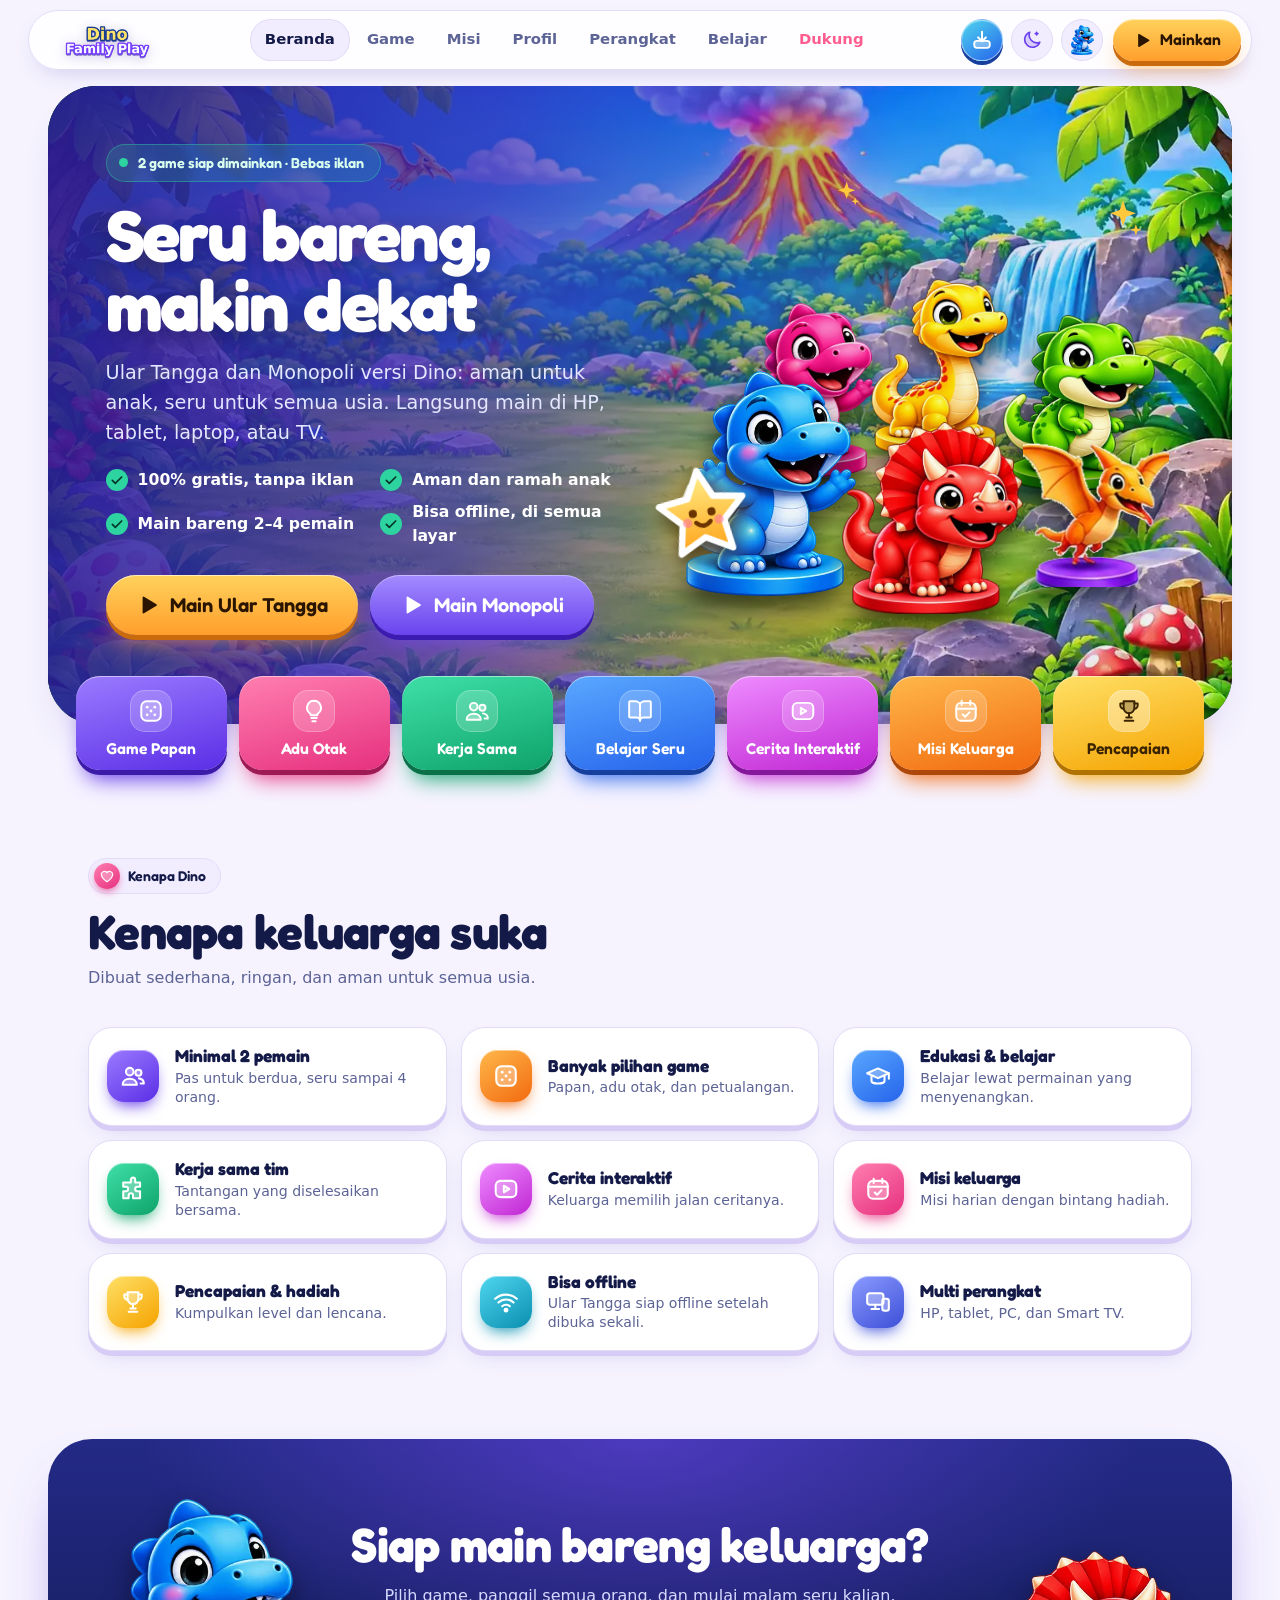
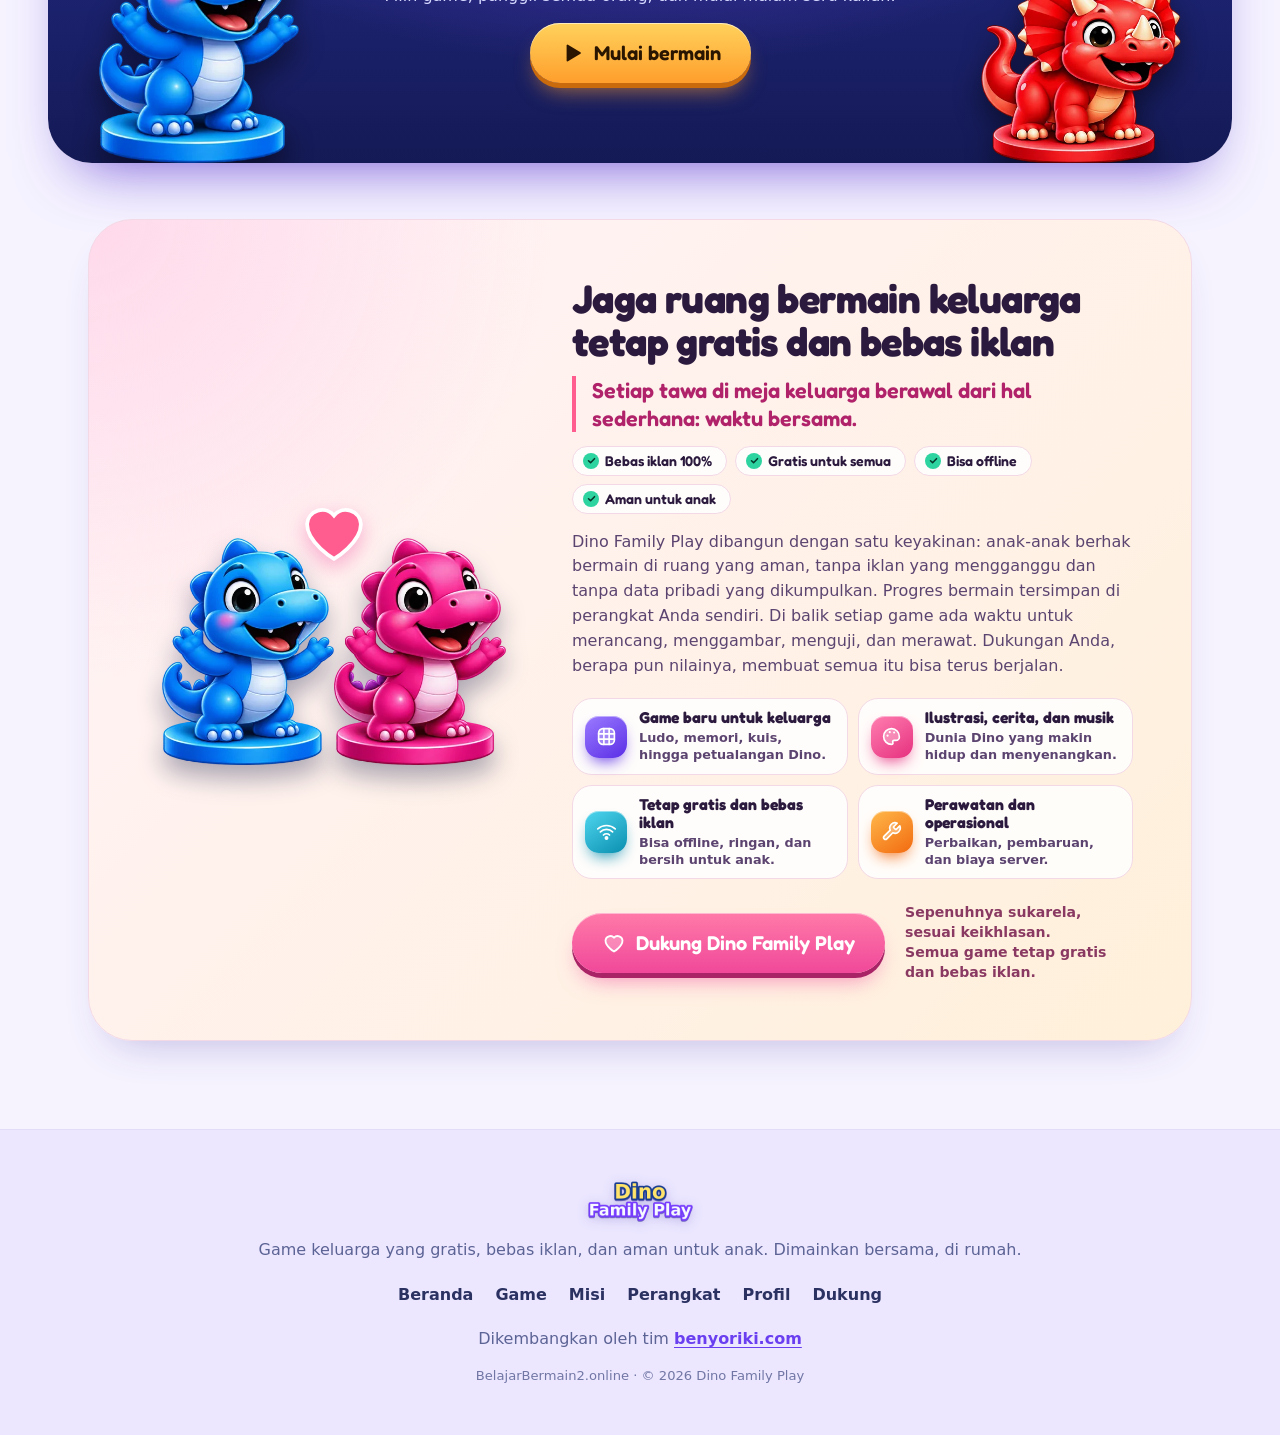
==== commit bc0ae690: "Add files via upload" ====
--- a/index.html
+++ b/index.html
@@ -3,17 +3,22 @@
 <head>
 <meta charset="UTF-8">
 <meta name="viewport" content="width=device-width,initial-scale=1,viewport-fit=cover">
-<title>Dino Family Play — Game Keluarga Seru untuk HP, Tablet, PC & TV</title>
-<meta name="description" content="Dino Family Play: Ular Tangga dan Monopoli versi Dino untuk 2–4 pemain. Main bareng keluarga di HP, tablet, laptop, atau TV — gratis, tanpa instal.">
+<title>Dino Family Play — Game Keluarga Gratis, Tanpa Iklan, Bisa Offline</title>
+<meta name="description" content="Dino Family Play: Ular Tangga dan Monopoli versi Dino untuk 2–4 pemain. 100% gratis, tanpa iklan, aman untuk anak, bisa offline. Main di HP, tablet, laptop, atau TV.">
 <meta name="theme-color" content="#080C24">
 <meta name="color-scheme" content="dark light">
-<meta property="og:title" content="Dino Family Play — Malam Keluarga Jadi Lebih Seru">
-<meta property="og:description" content="Ular Tangga dan Monopoli versi Dino. Main bareng keluarga di HP, tablet, laptop & TV.">
+<meta property="og:title" content="Dino Family Play — Seru Bareng, Makin Dekat">
+<meta property="og:description" content="Game keluarga versi Dino: gratis, tanpa iklan, aman untuk anak, bisa offline.">
 <meta property="og:image" content="https://benyoriki.github.io/2BelajarBermain/assets/preview.jpg">
 <meta property="og:type" content="website">
 <meta name="twitter:card" content="summary_large_image">
 <link rel="icon" type="image/png" href="assets/favicon.png">
 <link rel="apple-touch-icon" href="assets/apple-touch-icon.png">
+<link rel="manifest" href="manifest.json">
+<meta name="mobile-web-app-capable" content="yes">
+<meta name="apple-mobile-web-app-capable" content="yes">
+<meta name="apple-mobile-web-app-title" content="Dino Play">
+<meta name="apple-mobile-web-app-status-bar-style" content="black-translucent">
 <link rel="preload" as="font" type="font/woff2" href="assets/fredoka.woff2" crossorigin>
 <link rel="preload" as="image" href="assets/hero-jungle.webp" fetchpriority="high">
 <script>
@@ -23,7 +28,7 @@
 d.setAttribute('data-theme',t);d.classList.add('js');
 var m=document.querySelector('meta[name=theme-color]');if(m)m.content=t==='light'?'#F6F3FF':'#080C24'})();
 </script>
-<link rel="stylesheet" href="style.css">
+<link rel="stylesheet" href="style.css?v=18">
 </head>
 <body>
 
@@ -67,6 +72,13 @@
 <symbol id="i-cap" viewBox="0 0 24 24"><path d="M2 9.500 12 5l10 4.500-10 4.500z"/><path fill="none" d="M6 12v4.500c0 1.400 2.700 2.500 6 2.500s6-1.100 6-2.500V12M22 9.500v5"/></symbol>
 <symbol id="i-help" viewBox="0 0 24 24"><circle cx="12" cy="12" r="9"/><path fill="none" d="M9.500 9.500a2.500 2.500 0 1 1 3.500 2.300c-.7.400-1 .9-1 1.700M12 17v.01"/></symbol>
 <symbol id="i-spark" viewBox="0 0 24 24"><path d="M12 3l1.800 5.200L19 10l-5.200 1.800L12 17l-1.800-5.200L5 10l5.200-1.800z"/><path d="M19 16l.8 2.200L22 19l-2.200.8L19 22l-.8-2.200L16 19l2.200-.8z"/></symbol>
+<linearGradient id="gstar" x1="0" y1="0" x2="0" y2="1"><stop offset="0" stop-color="#FFF08A"/><stop offset="1" stop-color="#FFA41B"/></linearGradient>
+<symbol id="i-bigstar" viewBox="0 0 24 24"><path d="m12 1.8 3 6.2 6.8 1-4.9 4.800 1.150 6.800L12 17.400l-6.050 3.200 1.150-6.800L2.200 9l6.800-1z" fill="url(#gstar)" stroke="#fff" stroke-width="1.500" stroke-linejoin="round"/><path d="M8.600 7.600 10 5.200" stroke="#fff" stroke-width="1.300" stroke-linecap="round" opacity=".75" fill="none"/><circle cx="9.800" cy="11.600" r=".95" fill="#6b3300"/><circle cx="14.200" cy="11.600" r=".95" fill="#6b3300"/><circle cx="8.300" cy="13.600" r="1.100" fill="#ff7a9a" opacity=".6"/><circle cx="15.700" cy="13.600" r="1.100" fill="#ff7a9a" opacity=".6"/><path d="M10.300 13.800q1.700 1.700 3.400 0" stroke="#6b3300" stroke-width="1" stroke-linecap="round" fill="none"/></symbol>
+<symbol id="i-install" viewBox="0 0 24 24"><rect x="3.500" y="13" width="17" height="7.500" rx="3"/><path fill="none" stroke-width="2.200" d="M12 3v10M7.800 9.200 12 13.400l4.200-4.200"/></symbol>
+<symbol id="i-camera" viewBox="0 0 24 24"><path d="M4 8a2 2 0 0 1 2-2h1.500l1.200-1.800A1 1 0 0 1 9.500 4h5a1 1 0 0 1 .8.400L16.500 6H18a2 2 0 0 1 2 2v9a2 2 0 0 1-2 2H6a2 2 0 0 1-2-2z"/><circle cx="12" cy="12.500" r="3.300" fill="none"/></symbol>
+<symbol id="i-rotate" viewBox="0 0 24 24"><path fill="none" d="M20 12a8 8 0 1 1-2.600-5.900M20 4v4.500h-4.500"/></symbol>
+<symbol id="i-trash" viewBox="0 0 24 24"><path d="M5.500 7h13l-1 12.500a2 2 0 0 1-2 1.800H8.500a2 2 0 0 1-2-1.800z"/><path fill="none" d="M4 7h16M9.500 7V4.500h5V7M10 11v6M14 11v6"/></symbol>
+<symbol id="i-img" viewBox="0 0 24 24"><rect x="3" y="4" width="18" height="16" rx="4"/><path fill="none" d="m4 17 5-5 4 4 3-3 4 4"/><circle cx="16" cy="9" r="1.500" fill="none"/></symbol>
 </defs></svg>
 
 <a class="skip" href="#main">Lewati ke konten</a>
@@ -78,14 +90,15 @@
     <a href="#beranda" class="on"><svg class="ic" aria-hidden="true"><use href="#i-home"/></svg>Beranda</a>
     <a href="#game"><svg class="ic" aria-hidden="true"><use href="#i-board"/></svg>Game</a>
     <a href="#misi"><svg class="ic" aria-hidden="true"><use href="#i-cal"/></svg>Misi</a>
+    <a href="#profil"><svg class="ic" aria-hidden="true"><use href="#i-user"/></svg>Profil</a>
     <a href="#perangkat"><svg class="ic" aria-hidden="true"><use href="#i-devices"/></svg>Perangkat</a>
     <a href="#segera"><svg class="ic" aria-hidden="true"><use href="#i-book"/></svg>Belajar</a>
-    <a href="#faq"><svg class="ic" aria-hidden="true"><use href="#i-help"/></svg>Tanya Jawab</a>
     <a href="#dukung" class="nav-dukung"><svg class="ic" aria-hidden="true"><use href="#i-heart"/></svg>Dukung</a>
   </nav>
   <div class="tools">
+    <a class="icon-btn inst-btn" href="#instal" id="inst-top" data-inst aria-label="Instal aplikasi" title="Instal aplikasi"><svg class="ic" aria-hidden="true"><use href="#i-install"/></svg></a>
     <button class="icon-btn theme-btn" id="theme" type="button" aria-label="Ganti ke tema terang" title="Ganti tema"><svg class="ic t-sun" aria-hidden="true"><use href="#i-sun"/></svg><svg class="ic t-moon" aria-hidden="true"><use href="#i-moon"/></svg></button>
-    <button class="icon-btn prof-btn" type="button" data-profile aria-label="Profil pemain"><img class="pf-av" src="assets/dino-blue.webp" alt="" width="30" height="30"></button>
+    <a class="icon-btn prof-btn" href="#profil" aria-label="Profil pemain"><img class="pf-av" src="assets/dino-blue.webp" alt="" width="30" height="30"></a>
     <a class="btn sm play-top" href="#game"><svg class="ic" aria-hidden="true"><use href="#i-play"/></svg>Mainkan</a>
     <button class="icon-btn burger" id="burger" type="button" aria-label="Buka menu" aria-expanded="false" aria-controls="nav"><svg class="ic" aria-hidden="true"><use href="#i-menu"/></svg></button>
   </div>
@@ -93,22 +106,23 @@
 
 <main id="main">
 
+<div class="view" data-v="beranda">
 <!-- HERO -->
 <section class="hero" id="beranda">
   <div class="hero-card">
     <div class="hero-copy">
-      <p class="pill"><i class="live" aria-hidden="true"></i>2 game siap dimainkan</p>
-      <h1>Malam keluarga jadi lebih seru</h1>
-      <p class="lead">Ular Tangga dan Monopoli versi Dino. Buka di HP, tablet, laptop, atau TV — tanpa instal, tanpa daftar.</p>
+      <p class="pill"><i class="live" aria-hidden="true"></i>2 game siap dimainkan · Bebas iklan</p>
+      <h1>Seru bareng, makin dekat</h1>
+      <p class="lead">Ular Tangga dan Monopoli versi Dino: aman untuk anak, seru untuk semua usia. Langsung main di HP, tablet, laptop, atau TV.</p>
       <ul class="ticks">
-        <li><svg class="ic" aria-hidden="true"><use href="#i-check"/></svg>Kumpulan game keluarga</li>
-        <li><svg class="ic" aria-hidden="true"><use href="#i-check"/></svg>Minimal 2 pemain</li>
-        <li><svg class="ic" aria-hidden="true"><use href="#i-check"/></svg>Seru, edukatif &amp; interaktif</li>
-        <li><svg class="ic" aria-hidden="true"><use href="#i-check"/></svg>Gratis di HP, tablet, PC &amp; TV</li>
+        <li><svg class="ic" aria-hidden="true"><use href="#i-check"/></svg>100% gratis, tanpa iklan</li>
+        <li><svg class="ic" aria-hidden="true"><use href="#i-check"/></svg>Aman dan ramah anak</li>
+        <li><svg class="ic" aria-hidden="true"><use href="#i-check"/></svg>Main bareng 2–4 pemain</li>
+        <li><svg class="ic" aria-hidden="true"><use href="#i-check"/></svg>Bisa offline, di semua layar</li>
       </ul>
       <div class="cta">
-        <a class="btn big" data-play data-g="0" href="#game"><svg class="ic" aria-hidden="true"><use href="#i-play"/></svg>Main Ular Tangga</a>
-        <a class="btn big alt" data-play data-g="1" href="#game"><svg class="ic" aria-hidden="true"><use href="#i-play"/></svg>Main Monopoli</a>
+        <a class="btn big" data-play data-g="0" href="#game"><svg class="ic" aria-hidden="true"><use href="#i-play"/></svg><span><span class="mp">Main </span>Ular Tangga</span></a>
+        <a class="btn big alt" data-play data-g="1" href="#game"><svg class="ic" aria-hidden="true"><use href="#i-play"/></svg><span><span class="mp">Main </span>Monopoli</span></a>
       </div>
     </div>
     <div class="crew" aria-hidden="true">
@@ -118,7 +132,7 @@
       <img class="c c-blue" src="assets/dino-blue.webp" alt="" width="319" height="420">
       <img class="c c-red" src="assets/dino-red.webp" alt="" width="397" height="420">
       <img class="c c-ptero" src="assets/dino-pterodactyl.webp" alt="" width="300" height="295">
-      <svg class="dice" viewBox="0 0 24 24"><use href="#i-dice"/></svg>
+      <svg class="dice" viewBox="0 0 24 24" aria-hidden="true"><use href="#i-bigstar"/></svg>
       <svg class="spk s1" viewBox="0 0 24 24"><use href="#i-spark"/></svg>
       <svg class="spk s2" viewBox="0 0 24 24"><use href="#i-spark"/></svg>
     </div>
@@ -130,22 +144,13 @@
     <a class="cat" style="--c1:#59A8FF;--c2:#2563EB;--c3:#173F9E" href="#segera"><i><svg class="ic" aria-hidden="true"><use href="#i-book"/></svg></i>Belajar Seru</a>
     <a class="cat" style="--c1:#EE8CFF;--c2:#C026D3;--c3:#85179A" href="#segera"><i><svg class="ic" aria-hidden="true"><use href="#i-video"/></svg></i>Cerita Interaktif</a>
     <a class="cat" style="--c1:#FFB84A;--c2:#F26A10;--c3:#AE470A" href="#misi"><i><svg class="ic" aria-hidden="true"><use href="#i-cal"/></svg></i>Misi Keluarga</a>
-    <a class="cat gold" style="--c1:#FFE066;--c2:#F5A300;--c3:#B07300" href="#" data-profile><i><svg class="ic" aria-hidden="true"><use href="#i-trophy"/></svg></i>Pencapaian</a>
+    <a class="cat gold" style="--c1:#FFE066;--c2:#F5A300;--c3:#B07300" href="#profil"><i><svg class="ic" aria-hidden="true"><use href="#i-trophy"/></svg></i>Pencapaian</a>
   </nav>
-</section>
-
-<!-- GAME -->
-<section class="sec" id="game">
-  <div class="head row rv"><div><h2>Pilih game malam ini</h2><p class="sub">Dua game sudah siap. Sisanya sedang dibuat satu per satu.</p></div>
-  <div class="chips" role="group" aria-label="Filter game">
-    <button class="chip on" data-f="all" aria-pressed="true">Semua</button><button class="chip" data-f="ready" aria-pressed="false">Siap main</button><button class="chip" data-f="papan" aria-pressed="false">Papan</button><button class="chip" data-f="otak" aria-pressed="false">Adu otak</button>
-  </div></div>
-  <div class="games" id="games" aria-live="polite"></div>
 </section>
 
 <!-- FITUR -->
 <section class="sec" id="fitur">
-  <div class="head rv"><h2>Kenapa keluarga suka</h2><p class="sub">Dibuat sederhana, ringan, dan aman untuk semua usia.</p></div>
+  <div class="head rv"><span class="eyebrow" style="--c1:#FF7FB0;--c2:#E6307F"><svg class="ic" aria-hidden="true"><use href="#i-heart"/></svg>Kenapa Dino</span><h2>Kenapa keluarga suka</h2><p class="sub">Dibuat sederhana, ringan, dan aman untuk semua usia.</p></div>
   <ul class="feat-grid">
     <li class="rv" style="--c1:#9B7BFF;--c2:#5B2EE6"><span class="tile"><svg class="ic" aria-hidden="true"><use href="#i-users"/></svg></span><b>Minimal 2 pemain</b><small>Pas untuk berdua, seru sampai 4 orang.</small></li>
     <li class="rv" style="--c1:#FFB84A;--c2:#F26A10"><span class="tile"><svg class="ic" aria-hidden="true"><use href="#i-dice"/></svg></span><b>Banyak pilihan game</b><small>Papan, adu otak, dan petualangan.</small></li>
@@ -159,16 +164,52 @@
   </ul>
 </section>
 
-<!-- CARA MAIN -->
-<section class="sec" id="cara">
-  <div class="head rv"><h2>Mulai main dalam 3 langkah</h2></div>
-  <ol class="steps">
-    <li class="rv"><span class="n">1</span><div><h3>Pilih game</h3><p>Ular Tangga untuk yang ingin santai, Monopoli untuk yang suka bersaing.</p></div></li>
-    <li class="rv"><span class="n">2</span><div><h3>Kumpulkan keluarga</h3><p>Ajak 2–4 pemain. Satu layar cukup: HP, tablet, laptop, atau TV.</p></div></li>
-    <li class="rv"><span class="n">3</span><div><h3>Main dan kumpulkan bintang</h3><p>Selesaikan misi harian bersama, lalu rayakan kemenangannya.</p></div></li>
-  </ol>
-</section>
-
+<!-- CTA AKHIR -->
+<section class="final">
+  <div class="final-in rv">
+    <img class="fd1" src="assets/dino-blue.webp" alt="" width="319" height="420" loading="lazy">
+    <div><h2>Siap main bareng keluarga?</h2><p>Pilih game, panggil semua orang, dan mulai malam seru kalian.</p><a class="btn big" href="#game"><svg class="ic" aria-hidden="true"><use href="#i-play"/></svg>Mulai bermain</a></div>
+    <img class="fd2" src="assets/dino-red.webp" alt="" width="397" height="420" loading="lazy">
+  </div>
+</section>
+
+<!-- DUKUNGAN (tepat di bawah "Siap main bareng keluarga?") -->
+<section class="sec" id="dukung">
+  <div class="donate rv">
+    <div class="dn-art" aria-hidden="true"><img src="assets/dino-blue.webp" alt="" width="319" height="420" loading="lazy"><svg class="dn-heart" viewBox="0 0 24 24"><use href="#i-heart"/></svg><img src="assets/dino-pink.webp" alt="" width="319" height="420" loading="lazy"></div>
+    <div class="dn-body">
+      <h2>Jaga ruang bermain keluarga tetap gratis dan bebas iklan</h2>
+      <p class="dn-quote">Setiap tawa di meja keluarga berawal dari hal sederhana: waktu bersama.</p>
+      <ul class="dn-badges" aria-label="Komitmen kami"><li>Bebas iklan 100%</li><li>Gratis untuk semua</li><li>Bisa offline</li><li>Aman untuk anak</li></ul>
+      <p class="dn-p">Dino Family Play dibangun dengan satu keyakinan: anak-anak berhak bermain di ruang yang aman, tanpa iklan yang mengganggu dan tanpa data pribadi yang dikumpulkan. Progres bermain tersimpan di perangkat Anda sendiri. Di balik setiap game ada waktu untuk merancang, menggambar, menguji, dan merawat. Dukungan Anda, berapa pun nilainya, membuat semua itu bisa terus berjalan.</p>
+      <ul class="dn-list">
+        <li><span class="tile" style="--c1:#9B7BFF;--c2:#5B2EE6"><svg class="ic" aria-hidden="true"><use href="#i-board"/></svg></span><span><b>Game baru untuk keluarga</b><small>Ludo, memori, kuis, hingga petualangan Dino.</small></span></li>
+        <li><span class="tile" style="--c1:#FF7FB0;--c2:#E6307F"><svg class="ic" aria-hidden="true"><use href="#i-palette"/></svg></span><span><b>Ilustrasi, cerita, dan musik</b><small>Dunia Dino yang makin hidup dan menyenangkan.</small></span></li>
+        <li><span class="tile" style="--c1:#4FD6EE;--c2:#0A8FB0"><svg class="ic" aria-hidden="true"><use href="#i-wifi"/></svg></span><span><b>Tetap gratis dan bebas iklan</b><small>Bisa offline, ringan, dan bersih untuk anak.</small></span></li>
+        <li><span class="tile" style="--c1:#FFB84A;--c2:#F26A10"><svg class="ic" aria-hidden="true"><use href="#i-wrench"/></svg></span><span><b>Perawatan dan operasional</b><small>Perbaikan, pembaruan, dan biaya server.</small></span></li>
+      </ul>
+      <div class="dn-cta">
+        <button class="btn big dn-btn" type="button" data-donate><svg class="ic" aria-hidden="true"><use href="#i-heart"/></svg>Dukung Dino Family Play</button>
+        <p class="dn-note">Sepenuhnya sukarela, sesuai keikhlasan.<br>Semua game tetap gratis dan bebas iklan.</p>
+      </div>
+    </div>
+  </div>
+</section>
+</div>
+
+<div class="view" data-v="game">
+<!-- GAME -->
+<section class="sec" id="game">
+  <div class="head row rv"><div><span class="eyebrow" style="--c1:#9B7BFF;--c2:#5B2EE6"><svg class="ic" aria-hidden="true"><use href="#i-board"/></svg>Game</span><h2>Pilih game malam ini</h2><p class="sub">Dua game sudah siap. Sisanya sedang dibuat satu per satu.</p></div>
+  <div class="chips" role="group" aria-label="Filter game">
+    <button class="chip on" data-f="all" aria-pressed="true">Semua</button><button class="chip" data-f="ready" aria-pressed="false">Siap main</button><button class="chip" data-f="papan" aria-pressed="false">Papan</button><button class="chip" data-f="otak" aria-pressed="false">Adu otak</button>
+  </div></div>
+  <div class="games" id="games" aria-live="polite"></div>
+</section>
+
+</div>
+
+<div class="view" data-v="misi">
 <!-- MISI -->
 <section class="sec" id="misi">
   <div class="mission rv">
@@ -187,107 +228,24 @@
   </div>
 </section>
 
-<!-- PERANGKAT -->
-<section class="sec" id="perangkat">
-  <div class="dev">
-    <div class="dev-copy rv">
-      <h2>Satu portal, semua layar</h2>
-      <p class="sub">Tampilan menyesuaikan diri otomatis. Di TV, menu pindah ke samping dan semuanya bisa dikendalikan dengan remote.</p>
-      <ul class="dev-list">
-        <li data-d="ph"><span class="tile"><svg class="ic" aria-hidden="true"><use href="#i-phone"/></svg></span><div><b>HP</b><span>Tombol besar dan menu bawah, nyaman satu tangan</span></div></li>
-        <li data-d="tab"><span class="tile"><svg class="ic" aria-hidden="true"><use href="#i-tablet"/></svg></span><div><b>Tablet</b><span>Layar lega untuk main berdua</span></div></li>
-        <li data-d="pc"><span class="tile"><svg class="ic" aria-hidden="true"><use href="#i-laptop"/></svg></span><div><b>Laptop / PC</b><span>Semua game terlihat sekaligus</span></div></li>
-        <li data-d="tv"><span class="tile"><svg class="ic" aria-hidden="true"><use href="#i-tv"/></svg></span><div><b>Smart TV</b><span>Mode TV dengan tombol arah dan OK di remote</span></div></li>
-      </ul>
-      <button class="btn ghost tvbtn" type="button" id="tvtoggle">Coba Mode TV</button>
-    </div>
-    <div class="stage rv" id="stage" aria-hidden="true">
-      <figure class="d d-tv" data-d="tv"><div class="bz"><div class="scr"><img class="sk-d" src="assets/scr-tv-dark.webp" alt="" width="960" height="540" loading="lazy"><img class="sk-l" src="assets/scr-tv-light.webp" alt="" width="960" height="540" loading="lazy"></div></div><i class="stand"></i><figcaption class="lb">Smart TV</figcaption></figure>
-      <figure class="d d-pc" data-d="pc"><div class="bz"><div class="scr"><img class="sk-d" src="assets/scr-pc-dark.webp" alt="" width="960" height="600" loading="lazy"><img class="sk-l" src="assets/scr-pc-light.webp" alt="" width="960" height="600" loading="lazy"></div></div><i class="base"></i><figcaption class="lb">Laptop / PC</figcaption></figure>
-      <figure class="d d-tab" data-d="tab"><div class="bz"><div class="scr"><img class="sk-d" src="assets/scr-tab-dark.webp" alt="" width="800" height="600" loading="lazy"><img class="sk-l" src="assets/scr-tab-light.webp" alt="" width="800" height="600" loading="lazy"></div></div><figcaption class="lb">Tablet</figcaption></figure>
-      <figure class="d d-ph" data-d="ph"><div class="bz"><div class="scr"><img class="sk-d" src="assets/scr-ph-dark.webp" alt="" width="300" height="650" loading="lazy"><img class="sk-l" src="assets/scr-ph-light.webp" alt="" width="300" height="650" loading="lazy"></div></div><figcaption class="lb">HP</figcaption></figure>
-    </div>
-  </div>
-</section>
-
-<!-- SEGERA -->
-<section class="sec" id="segera">
-  <div class="head rv"><h2>Segera: bermain sambil belajar</h2><p class="sub">Tiga fitur yang sedang disiapkan.</p></div>
-  <div class="feats">
-    <button class="feat rv" type="button" style="--c1:#59A8FF;--c2:#2563EB" data-modal="Belajar Seru"><span class="tile"><svg class="ic" aria-hidden="true"><use href="#i-book"/></svg></span><span><b>Belajar Seru</b><small>Matematika, bahasa, dan logika dalam bentuk permainan.</small></span></button>
-    <button class="feat rv" type="button" style="--c1:#EE8CFF;--c2:#C026D3" data-modal="Cerita Interaktif"><span class="tile"><svg class="ic" aria-hidden="true"><use href="#i-video"/></svg></span><span><b>Cerita Interaktif</b><small>Dongeng petualangan, keluarga memilih jalan ceritanya.</small></span></button>
-    <button class="feat rv" type="button" style="--c1:#FFE066;--c2:#F5A300" data-modal="Album Pencapaian"><span class="tile"><svg class="ic" aria-hidden="true"><use href="#i-trophy"/></svg></span><span><b>Album Pencapaian</b><small>Koleksi bintang, level, dan hadiah dari setiap permainan.</small></span></button>
-  </div>
-</section>
-
-<!-- FAQ -->
-<section class="sec narrow" id="faq">
-  <div class="head rv"><h2>Pertanyaan yang sering muncul</h2></div>
-  <div class="faq">
-    <details class="rv"><summary>Apakah harus instal aplikasi?</summary><p>Tidak. Dino Family Play berjalan langsung di browser, jadi cukup buka alamat website di perangkat apa pun.</p></details>
-    <details class="rv"><summary>Berapa pemain yang dibutuhkan?</summary><p>Minimal 2 pemain. Ular Tangga dan Monopoli bisa dimainkan 2–4 pemain, dan Monopoli juga punya mode melawan komputer.</p></details>
-    <details class="rv"><summary>Bisa dimainkan di TV?</summary><p>Bisa. Di Smart TV, tampilan otomatis berubah ke Mode TV dengan menu samping dan kontrol memakai tombol arah, OK, dan Back pada remote. Di PC, tekan tombol “Coba Mode TV” untuk mencobanya.</p></details>
-    <details class="rv"><summary>Kapan game lainnya hadir?</summary><p>Ular Tangga dan Monopoli sudah siap dimainkan. Game lain sedang disiapkan satu per satu — cek kembali secara berkala.</p></details>
-  </div>
-</section>
-
-<!-- DUKUNGAN -->
-<section class="sec" id="dukung">
-  <div class="donate rv">
-    <div class="dn-art" aria-hidden="true"><img src="assets/dino-blue.webp" alt="" width="319" height="420" loading="lazy"><svg class="dn-heart" viewBox="0 0 24 24"><use href="#i-heart"/></svg><img src="assets/dino-pink.webp" alt="" width="319" height="420" loading="lazy"></div>
-    <div class="dn-body">
-      <h2>Bantu Dino Family Play terus tumbuh</h2>
-      <p class="dn-quote">Satu kebaikan kecil bisa menghadirkan lebih banyak tawa di meja keluarga.</p>
-      <p class="dn-p">Dino Family Play dibuat agar keluarga Indonesia punya cara sederhana untuk bermain, belajar, dan berkumpul tanpa harus membayar atau memasang aplikasi apa pun. Di balik setiap game ada waktu untuk merancang, menggambar, menguji, dan merawat. Dukungan Anda membuat semua itu bisa terus berjalan.</p>
-      <ul class="dn-list">
-        <li><span class="tile" style="--c1:#9B7BFF;--c2:#5B2EE6"><svg class="ic" aria-hidden="true"><use href="#i-board"/></svg></span><span><b>Game baru untuk keluarga</b><small>Ludo, memori, kuis, dan petualangan lainnya.</small></span></li>
-        <li><span class="tile" style="--c1:#FF7FB0;--c2:#E6307F"><svg class="ic" aria-hidden="true"><use href="#i-palette"/></svg></span><span><b>Ilustrasi dan cerita</b><small>Karakter dan dunia Dino yang makin hidup.</small></span></li>
-        <li><span class="tile" style="--c1:#59A8FF;--c2:#2563EB"><svg class="ic" aria-hidden="true"><use href="#i-music"/></svg></span><span><b>Musik dan suara</b><small>Pengalaman bermain yang lebih menyenangkan.</small></span></li>
-        <li><span class="tile" style="--c1:#FFB84A;--c2:#F26A10"><svg class="ic" aria-hidden="true"><use href="#i-wrench"/></svg></span><span><b>Perawatan website</b><small>Perbaikan, pembaruan, dan biaya operasional.</small></span></li>
-      </ul>
-      <div class="dn-cta">
-        <button class="btn big dn-btn" type="button" data-donate><svg class="ic" aria-hidden="true"><use href="#i-heart"/></svg>Dukung sekarang</button>
-        <p class="dn-note">Sukarela dan sesuai keikhlasan. Berapa pun sangat berarti.<br>Semua game tetap gratis untuk dimainkan.</p>
-      </div>
-    </div>
-  </div>
-</section>
-
-<!-- CTA AKHIR -->
-<section class="final">
-  <div class="final-in rv">
-    <img class="fd1" src="assets/dino-blue.webp" alt="" width="319" height="420" loading="lazy">
-    <div><h2>Siap main bareng keluarga?</h2><p>Pilih game, panggil semua orang, dan mulai malam seru kalian.</p><a class="btn big" href="#game"><svg class="ic" aria-hidden="true"><use href="#i-play"/></svg>Mulai bermain</a></div>
-    <img class="fd2" src="assets/dino-red.webp" alt="" width="397" height="420" loading="lazy">
-  </div>
-</section>
-</main>
-
-<footer class="foot">
-  <img src="assets/logo.png" alt="Dino Family Play" class="flogo" width="900" height="300" loading="lazy">
-  <p>Kumpulan game keluarga yang seru dan edukatif untuk dimainkan bersama di rumah.</p>
-  <nav aria-label="Footer"><a href="#beranda">Beranda</a><a href="#game">Game</a><a href="#misi">Misi</a><a href="#perangkat">Perangkat</a><a href="#faq">Tanya Jawab</a><a href="#dukung">Dukung</a></nav>
-  <p class="credit">Dikembangkan oleh tim <a href="https://benyoriki.com" target="_blank" rel="noopener">benyoriki.com</a></p>
-  <small>BelajarBermain2.online · © 2026 Dino Family Play</small>
-</footer>
-
-<nav class="tabbar" aria-label="Menu cepat">
-  <a href="#beranda" class="on"><svg class="ic" aria-hidden="true"><use href="#i-home"/></svg>Beranda</a>
-  <a href="#game"><svg class="ic" aria-hidden="true"><use href="#i-pad"/></svg>Game</a>
-  <a href="#misi"><svg class="ic" aria-hidden="true"><use href="#i-star"/></svg>Misi</a>
-  <a href="#segera"><svg class="ic" aria-hidden="true"><use href="#i-book"/></svg>Belajar</a>
-  <a href="#" data-profile><img class="pf-av" src="assets/dino-blue.webp" alt="" width="26" height="26">Profil</a>
-</nav>
-
-<div class="modal" id="modal" role="dialog" aria-modal="true" aria-labelledby="mt" hidden>
-  <div class="box"><img src="assets/dino-pterodactyl.webp" alt="" width="300" height="295"><h3 id="mt"></h3><p id="mp">Fitur ini sedang disiapkan. Nantikan di pembaruan berikutnya!</p><button class="btn" id="mx">Oke, Mengerti</button></div>
-</div>
-
-<div class="dlg" id="profile" role="dialog" aria-modal="true" aria-labelledby="pf-t" hidden>
-  <div class="sheet pf" tabindex="-1">
-    <button class="sh-x pf-x" type="button" id="pf-x" aria-label="Tutup"><svg class="ic" aria-hidden="true"><use href="#i-x"/></svg></button>
-    <div class="sh-body pf-body">
-
+<!-- CARA MAIN -->
+<section class="sec" id="cara">
+  <div class="head rv"><span class="eyebrow" style="--c1:#FFB84A;--c2:#F26A10"><svg class="ic" aria-hidden="true"><use href="#i-play"/></svg>Cara main</span><h2>Mulai main dalam 3 langkah</h2></div>
+  <ol class="steps">
+    <li class="rv"><span class="n">1</span><div><h3>Pilih game</h3><p>Ular Tangga untuk yang ingin santai, Monopoli untuk yang suka bersaing.</p></div></li>
+    <li class="rv"><span class="n">2</span><div><h3>Kumpulkan keluarga</h3><p>Ajak 2–4 pemain. Satu layar cukup: HP, tablet, laptop, atau TV.</p></div></li>
+    <li class="rv"><span class="n">3</span><div><h3>Main dan kumpulkan bintang</h3><p>Selesaikan misi harian bersama, lalu rayakan kemenangannya.</p></div></li>
+  </ol>
+</section>
+
+</div>
+
+<div class="view" data-v="profil">
+<!-- PROFIL (menyatu di halaman, tanpa jendela baru) -->
+<section class="sec" id="profil">
+  <div class="head rv"><span class="eyebrow" style="--c1:#59A8FF;--c2:#2563EB"><svg class="ic" aria-hidden="true"><use href="#i-user"/></svg>Profil</span><h2>Kartu pemain kamu</h2><p class="sub">Ganti nama dan karakter, kumpulkan bintang, dan buka lencana. Semua tersimpan di perangkat ini.</p></div>
+  <div class="pcard rv" id="profile">
+    <div class="pc-left">
       <header class="pf-hero">
         <i class="pf-blob b1" aria-hidden="true"></i><i class="pf-blob b2" aria-hidden="true"></i>
         <p class="pf-eyebrow">Kartu Pemain</p>
@@ -295,6 +253,7 @@
           <div class="pf-orbit" aria-hidden="true"><i style="--r:0deg"></i><i style="--r:120deg"></i><i style="--r:240deg"></i></div>
           <div class="pf-ring" id="pf-ring" style="--p:0"><div class="pf-disc"><img id="pf-big" src="assets/dino-blue.webp" alt="" width="319" height="420"></div></div>
           <span class="pf-lvbadge" id="pf-lvn">1</span>
+          <button type="button" class="pf-cam" id="pf-cam" aria-label="Ubah foto profil" title="Ubah foto profil"><svg class="ic" aria-hidden="true"><use href="#i-camera"/></svg></button>
         </div>
         <h3 id="pf-t">Pemain Dino</h3>
         <p class="pf-rank" id="pf-rank">Telur Dino</p>
@@ -304,7 +263,6 @@
           <small id="pf-next">5 bintang lagi menuju Lv 2</small>
         </div>
       </header>
-
       <section class="pf-bento" aria-label="Statistik">
         <div class="t-big"><svg class="ic" aria-hidden="true"><use href="#i-star"/></svg><b id="st-total">0</b><span>Total bintang</span></div>
         <div><span class="ti" style="--c1:#FFB84A;--c2:#F26A10"><svg class="ic" aria-hidden="true"><use href="#i-cal"/></svg></span><b id="st-today">0/6</b><span>Bintang hari ini</span></div>
@@ -314,10 +272,25 @@
           <ol class="wk" id="pf-week"></ol>
         </div>
       </section>
-
+    </div>
+    <div class="pc-right">
       <section class="pf-sec">
         <h4>Nama pemain</h4>
         <label class="pf-name"><span class="sr">Nama pemain</span><input id="pf-input" type="text" maxlength="16" placeholder="Tulis namamu" autocomplete="off" enterkeyhint="done"><em id="pf-saved" aria-live="polite">Tersimpan ✓</em></label>
+      </section>
+
+      <section class="pf-sec pp-ctl">
+        <h4>Foto profil</h4>
+        <div class="pp">
+          <span class="pp-thumb" id="pp-thumb" aria-hidden="true"><img id="pp-img" alt="" hidden><svg class="ic"><use href="#i-camera"/></svg></span>
+          <div class="pp-txt"><b id="pp-t">Belum ada foto</b><small id="pp-s">Pilih dari galeri atau kamera, lalu atur posisinya.</small></div>
+        </div>
+        <div class="pp-btns">
+          <button class="btn sm" type="button" id="pp-add"><svg class="ic" aria-hidden="true"><use href="#i-camera"/></svg><span id="pp-addt">Tambah foto</span></button>
+          <button class="btn sm ghost" type="button" id="pp-use" hidden>Pakai foto</button>
+          <button class="btn sm ghost" type="button" id="pp-del" hidden><svg class="ic" aria-hidden="true"><use href="#i-trash"/></svg>Hapus</button>
+        </div>
+        <input type="file" id="pf-file" accept="image/*" hidden>
       </section>
 
       <section class="pf-sec">
@@ -337,32 +310,125 @@
         <ul class="pf-badges" id="pf-badges"></ul>
       </section>
 
-      <section class="pf-sec pf-foot">
+      
+      <div class="pf-actions">
+        <button class="btn ghost pf-share" type="button" id="pf-share"><svg class="ic" aria-hidden="true"><use href="#i-share"/></svg>Bagikan</button>
+        <a class="btn pf-cta" href="#misi" id="pf-go"><svg class="ic" aria-hidden="true"><use href="#i-star"/></svg>Kumpulkan Bintang</a>
+      </div>
+      <div class="pf-foot">
         <p class="pf-note">Profil dan progres tersimpan di perangkat ini.</p>
         <button class="pf-reset" type="button" id="pf-reset">Atur ulang profil</button>
         <div class="pf-confirm" id="pf-confirm" hidden>
-          <p><b>Atur ulang semuanya?</b> Nama, karakter, bintang, dan lencana di perangkat ini akan dihapus.</p>
+          <p><b>Atur ulang semuanya?</b> Nama, foto, karakter, bintang, dan lencana di perangkat ini akan dihapus.</p>
           <div><button type="button" class="btn sm ghost" id="pf-no">Batal</button><button type="button" class="btn sm pf-danger" id="pf-yes">Ya, atur ulang</button></div>
         </div>
-      </section>
-    </div>
-    <footer class="pf-dock">
-      <button class="btn ghost pf-share" type="button" id="pf-share" aria-label="Bagikan profil"><svg class="ic" aria-hidden="true"><use href="#i-share"/></svg>Bagikan</button>
-      <a class="btn pf-cta" href="#misi" id="pf-go"><svg class="ic" aria-hidden="true"><use href="#i-star"/></svg>Kumpulkan Bintang</a>
-    </footer>
-    <div class="toast" id="pf-toast" role="status" aria-live="polite"></div>
-  </div>
+      </div>
+    </div>
+  </div>
+</section>
+
+</div>
+
+<div class="view" data-v="belajar">
+<!-- SEGERA -->
+<section class="sec" id="segera">
+  <div class="head rv"><span class="eyebrow" style="--c1:#EE8CFF;--c2:#C026D3"><svg class="ic" aria-hidden="true"><use href="#i-spark"/></svg>Segera hadir</span><h2>Segera: bermain sambil belajar</h2><p class="sub">Tiga fitur yang sedang disiapkan.</p></div>
+  <div class="feats">
+    <button class="feat rv" type="button" style="--c1:#59A8FF;--c2:#2563EB" data-modal="Belajar Seru"><span class="tile"><svg class="ic" aria-hidden="true"><use href="#i-book"/></svg></span><span><b>Belajar Seru</b><small>Matematika, bahasa, dan logika dalam bentuk permainan.</small></span></button>
+    <button class="feat rv" type="button" style="--c1:#EE8CFF;--c2:#C026D3" data-modal="Cerita Interaktif"><span class="tile"><svg class="ic" aria-hidden="true"><use href="#i-video"/></svg></span><span><b>Cerita Interaktif</b><small>Dongeng petualangan, keluarga memilih jalan ceritanya.</small></span></button>
+    <button class="feat rv" type="button" style="--c1:#FFE066;--c2:#F5A300" data-modal="Album Pencapaian"><span class="tile"><svg class="ic" aria-hidden="true"><use href="#i-trophy"/></svg></span><span><b>Album Pencapaian</b><small>Koleksi bintang, level, dan hadiah dari setiap permainan.</small></span></button>
+  </div>
+  <aside class="learn-tip rv"><img src="assets/dino-pterodactyl.webp" alt="" width="300" height="295" loading="lazy"><div><b>Sambil menunggu, belajar lewat game</b><p>Ular Tangga melatih berhitung dan sabar menunggu giliran. Monopoli melatih mengatur uang dan strategi.</p><a class="btn sm" href="#game"><svg class="ic" aria-hidden="true"><use href="#i-play"/></svg>Buka game</a></div></aside>
+</section>
+
+</div>
+
+<div class="view" data-v="perangkat">
+<!-- PERANGKAT -->
+<section class="sec" id="perangkat">
+  <div class="dev">
+    <div class="dev-copy rv">
+      <span class="eyebrow" style="--c1:#59A8FF;--c2:#2563EB"><svg class="ic" aria-hidden="true"><use href="#i-devices"/></svg>Perangkat</span><h2>Satu portal, semua layar</h2>
+      <p class="sub">Tampilan menyesuaikan diri otomatis. Di TV, menu pindah ke samping dan semuanya bisa dikendalikan dengan remote.</p>
+      <ul class="dev-list">
+        <li data-d="ph"><span class="tile"><svg class="ic" aria-hidden="true"><use href="#i-phone"/></svg></span><div><b>HP</b><span>Tombol besar dan menu bawah, nyaman satu tangan</span></div></li>
+        <li data-d="tab"><span class="tile"><svg class="ic" aria-hidden="true"><use href="#i-tablet"/></svg></span><div><b>Tablet</b><span>Layar lega untuk main berdua</span></div></li>
+        <li data-d="pc"><span class="tile"><svg class="ic" aria-hidden="true"><use href="#i-laptop"/></svg></span><div><b>Laptop / PC</b><span>Semua game terlihat sekaligus</span></div></li>
+        <li data-d="tv"><span class="tile"><svg class="ic" aria-hidden="true"><use href="#i-tv"/></svg></span><div><b>Smart TV</b><span>Mode TV dengan tombol arah dan OK di remote</span></div></li>
+      </ul>
+      <button class="btn ghost tvbtn" type="button" id="tvtoggle">Coba Mode TV</button>
+    </div>
+    <div class="stage rv" id="stage" aria-hidden="true">
+      <figure class="d d-tv" data-d="tv"><div class="bz"><div class="scr"><img class="sk-d" src="assets/scr-tv-dark.webp" alt="" width="960" height="540" loading="lazy"><img class="sk-l" src="assets/scr-tv-light.webp" alt="" width="960" height="540" loading="lazy"></div></div><i class="stand"></i><figcaption class="lb">Smart TV</figcaption></figure>
+      <figure class="d d-pc" data-d="pc"><div class="bz"><div class="scr"><img class="sk-d" src="assets/scr-pc-dark.webp" alt="" width="960" height="600" loading="lazy"><img class="sk-l" src="assets/scr-pc-light.webp" alt="" width="960" height="600" loading="lazy"></div></div><i class="base"></i><figcaption class="lb">Laptop / PC</figcaption></figure>
+      <figure class="d d-tab" data-d="tab"><div class="bz"><div class="scr"><img class="sk-d" src="assets/scr-tab-dark.webp" alt="" width="800" height="600" loading="lazy"><img class="sk-l" src="assets/scr-tab-light.webp" alt="" width="800" height="600" loading="lazy"></div></div><figcaption class="lb">Tablet</figcaption></figure>
+      <figure class="d d-ph" data-d="ph"><div class="bz"><div class="scr"><img class="sk-d" src="assets/scr-ph-dark.webp" alt="" width="300" height="650" loading="lazy"><img class="sk-l" src="assets/scr-ph-light.webp" alt="" width="300" height="650" loading="lazy"></div></div><figcaption class="lb">HP</figcaption></figure>
+    </div>
+  </div>
+</section>
+
+<!-- INSTAL PWA -->
+<section class="sec" id="instal">
+  <div class="inst rv">
+    <div class="inst-art" aria-hidden="true">
+      <div class="inst-ico"><img src="assets/icon-192.png" alt="" width="192" height="192" loading="lazy"><span class="inst-arrow"><svg class="ic"><use href="#i-install"/></svg></span></div>
+    </div>
+    <div class="inst-body">
+      <span class="eyebrow" style="--c1:#3EE0A8;--c2:#0FA36B"><svg class="ic" aria-hidden="true"><use href="#i-install"/></svg>Instal gratis</span>
+      <h2>Pasang di layar utama</h2>
+      <p class="sub">Buka seperti aplikasi: layar penuh, lebih cepat, tanpa toko aplikasi dan hampir tanpa memakan memori.</p>
+      <div class="inst-cta">
+        <button class="btn big inst-go" type="button" id="inst-main" data-inst><svg class="ic" aria-hidden="true"><use href="#i-install"/></svg>Instal Aplikasi</button>
+        <button class="btn ghost" type="button" id="inst-copy"><svg class="ic" aria-hidden="true"><use href="#i-copy"/></svg>Salin tautan</button>
+      </div>
+      <p class="inst-st" id="inst-st" aria-live="polite"></p>
+      <div class="itabs" role="tablist" aria-label="Pilih perangkat">
+        <button type="button" role="tab" data-p="and" aria-selected="true"><svg class="ic" aria-hidden="true"><use href="#i-phone"/></svg>HP &amp; Tablet</button>
+        <button type="button" role="tab" data-p="ios" aria-selected="false" tabindex="-1"><svg class="ic" aria-hidden="true"><use href="#i-tablet"/></svg>iPhone &amp; iPad</button>
+        <button type="button" role="tab" data-p="pc" aria-selected="false" tabindex="-1"><svg class="ic" aria-hidden="true"><use href="#i-laptop"/></svg>PC &amp; Laptop</button>
+        <button type="button" role="tab" data-p="tv" aria-selected="false" tabindex="-1"><svg class="ic" aria-hidden="true"><use href="#i-tv"/></svg>Smart TV</button>
+      </div>
+      <div class="ipanel" data-p="and" role="tabpanel"><ol><li><span>Buka website ini di <b>Chrome</b>.</span></li><li><span>Ketuk <b>Instal Aplikasi</b> di atas. Jika tidak muncul, buka menu <b>⋮</b> lalu pilih <b>Instal aplikasi</b> atau <b>Tambahkan ke layar utama</b>.</span></li><li><span>Konfirmasi. Ikon Dino muncul di layar utama.</span></li></ol></div>
+      <div class="ipanel" data-p="ios" role="tabpanel" hidden><ol><li><span>Buka website ini di <b>Safari</b>.</span></li><li><span>Ketuk tombol <b>Bagikan</b> (kotak dengan panah ke atas).</span></li><li><span>Pilih <b>Tambah ke Layar Utama</b>, lalu <b>Tambah</b>.</span></li></ol></div>
+      <div class="ipanel" data-p="pc" role="tabpanel" hidden><ol><li><span>Buka website ini di <b>Chrome</b> atau <b>Edge</b>.</span></li><li><span>Klik <b>Instal Aplikasi</b> di atas, atau ikon pasang di ujung kanan bilah alamat.</span></li><li><span>Klik <b>Instal</b>. Dino Play terbuka di jendela sendiri dan bisa disematkan ke taskbar.</span></li></ol></div>
+      <div class="ipanel" data-p="tv" role="tabpanel" hidden><ol><li><span>Sebagian besar browser Smart TV belum mendukung instal. Buka alamat website ini di browser TV, lalu simpan sebagai <b>bookmark</b> atau <b>favorit</b>.</span></li><li><span>Di Android TV / Google TV dengan Chrome, pilih <b>Tambahkan ke layar utama</b> bila tersedia.</span></li><li><span>Mode TV aktif otomatis: kendalikan dengan tombol arah, OK, dan Back. Tombol <b>Salin tautan</b> memudahkan mengirim alamat ke TV.</span></li></ol></div>
+    </div>
+  </div>
+</section>
+
+</div>
+
+</main>
+
+<footer class="foot">
+  <img src="assets/logo.png" alt="Dino Family Play" class="flogo" width="900" height="300" loading="lazy">
+  <p>Game keluarga yang gratis, bebas iklan, dan aman untuk anak. Dimainkan bersama, di rumah.</p>
+  <nav aria-label="Footer"><a href="#beranda">Beranda</a><a href="#game">Game</a><a href="#misi">Misi</a><a href="#perangkat">Perangkat</a><a href="#profil">Profil</a><a href="#dukung">Dukung</a></nav>
+  <p class="credit">Dikembangkan oleh tim <a href="https://benyoriki.com" target="_blank" rel="noopener">benyoriki.com</a></p>
+  <small>BelajarBermain2.online · © 2026 Dino Family Play</small>
+</footer>
+
+<nav class="tabbar" aria-label="Menu cepat">
+  <a href="#beranda" class="on"><svg class="ic" aria-hidden="true"><use href="#i-home"/></svg>Beranda</a>
+  <a href="#game"><svg class="ic" aria-hidden="true"><use href="#i-pad"/></svg>Game</a>
+  <a href="#misi"><svg class="ic" aria-hidden="true"><use href="#i-star"/></svg>Misi</a>
+  <a href="#segera"><svg class="ic" aria-hidden="true"><use href="#i-book"/></svg>Belajar</a>
+  <a href="#profil"><img class="pf-av" src="assets/dino-blue.webp" alt="" width="26" height="26">Profil</a>
+</nav>
+
+<div class="modal" id="modal" role="dialog" aria-modal="true" aria-labelledby="mt" hidden>
+  <div class="box"><img src="assets/dino-pterodactyl.webp" alt="" width="300" height="295"><h3 id="mt"></h3><p id="mp">Fitur ini sedang disiapkan. Nantikan di pembaruan berikutnya!</p><button class="btn" id="mx">Oke, Mengerti</button></div>
 </div>
 
 <div class="dlg" id="donate" role="dialog" aria-modal="true" aria-labelledby="dn-t" hidden>
   <div class="sheet" tabindex="-1">
     <header class="sh-head">
       <span class="sh-ic"><svg class="ic" aria-hidden="true"><use href="#i-heart"/></svg></span>
-      <div><h3 id="dn-t">Donasi Sukarela</h3><p>Dukungan kecil, semangat besar untuk keluarga Indonesia.</p></div>
+      <div><h3 id="dn-t">Donasi Sukarela</h3><p>Dukungan Anda menjaga ruang bermain ini tetap gratis dan bebas iklan.</p></div>
       <button class="sh-x" type="button" id="dn-x" aria-label="Tutup"><svg class="ic" aria-hidden="true"><use href="#i-x"/></svg></button>
     </header>
     <div class="sh-body">
-      <p class="sh-lead"><b>Terima kasih sudah mampir.</b> Dino Family Play lahir dari keyakinan sederhana: waktu berkualitas bersama keluarga adalah hadiah terbaik. Jika portal ini pernah membuat rumah Anda lebih ramai oleh tawa, dukungan Anda akan membantu kami menghadirkan lebih banyak game, ilustrasi, dan pengalaman bermain yang aman dan ramah anak.</p>
+      <p class="sh-lead"><b>Terima kasih sudah mampir.</b> Dino Family Play lahir dari keyakinan sederhana: waktu berkualitas bersama keluarga adalah hadiah terbaik. Jika portal ini pernah membuat rumah Anda lebih ramai oleh tawa, dukungan Anda membantu kami menjaganya tetap <b>gratis, bebas iklan 100%, bisa dimainkan offline, dan aman untuk anak</b>, sambil terus menghadirkan game, ilustrasi, dan cerita baru.</p>
       <div class="tabs" role="tablist" aria-label="Pilih cara donasi">
         <button type="button" role="tab" id="tab-qris" aria-selected="true" aria-controls="pn-qris" class="on"><svg class="ic" aria-hidden="true"><use href="#i-qr"/></svg>QRIS</button>
         <button type="button" role="tab" id="tab-bca" aria-selected="false" aria-controls="pn-bca" tabindex="-1"><svg class="ic" aria-hidden="true"><use href="#i-bank"/></svg>Transfer BCA</button>
@@ -379,13 +445,38 @@
         <button class="btn" type="button" id="copyrek"><svg class="ic" aria-hidden="true"><use href="#i-copy"/></svg><span>Salin Nomor Rekening</span></button>
         <ol class="how"><li>Buka m-BCA, BCA mobile, ATM, atau aplikasi bank lain.</li><li>Pilih transfer, lalu masukkan nomor rekening di atas. Dari bank lain, gunakan kode bank <b>014</b>.</li><li>Pastikan nama penerima sesuai, isi nominal sesuai keikhlasan, lalu konfirmasi.</li></ol>
       </div>
-      <p class="sh-alt"><b>Belum bisa berdonasi saat ini?</b> Tidak apa-apa. Bermain bersama anak, membagikan website ke keluarga dan teman, atau memberi saran juga dukungan yang sangat berarti.</p>
-      <p class="sh-thanks">Terima kasih telah menjadi bagian dari perjalanan kecil ini. Semoga semakin banyak keluarga bisa bermain, belajar, dan tumbuh dengan gembira.</p>
+      <p class="sh-alt"><b>Belum bisa berdonasi saat ini?</b> Tidak apa-apa. Mengajak anak bermain, membagikan website ke keluarga dan teman, atau memberi saran juga merupakan dukungan yang sangat berarti.</p>
+      <p class="sh-thanks">Terima kasih telah menjadi bagian dari perjalanan ini. Semoga semakin banyak keluarga bisa bermain, belajar, dan tumbuh dengan gembira.</p>
       <button class="btn ghost sh-close" type="button" id="dn-close">Tutup</button>
     </div>
   </div>
   <div class="toast" id="toast" role="status" aria-live="polite"></div>
 </div>
-<script src="app.js"></script>
+
+<div class="dlg crop" id="crop" role="dialog" aria-modal="true" aria-labelledby="cr-t" hidden>
+  <div class="cr-sheet" tabindex="-1">
+    <header class="cr-head">
+      <button type="button" class="cr-x" id="cr-x" aria-label="Batal"><svg class="ic" aria-hidden="true"><use href="#i-x"/></svg></button>
+      <h3 id="cr-t">Atur foto profil</h3>
+    </header>
+    <div class="cr-body">
+      <div class="cr-stage" id="cr-stage" tabindex="0" aria-label="Area foto. Geser untuk memindah. Tombol panah menggeser, plus dan minus memperbesar.">
+        <canvas id="cr-cv" aria-hidden="true"></canvas>
+        <i class="cr-mask" aria-hidden="true"></i>
+      </div>
+      <div class="cr-side">
+        <p class="cr-hint">Geser foto agar pas di lingkaran. Cubit atau gunakan penggeser untuk memperbesar.</p>
+        <div class="cr-zoom"><svg class="ic z1" aria-hidden="true"><use href="#i-img"/></svg><input type="range" id="cr-range" min="0" max="100" step="1" value="0" aria-label="Perbesar foto"><svg class="ic z2" aria-hidden="true"><use href="#i-img"/></svg></div>
+        <div class="cr-actions">
+          <button type="button" class="cr-btn" id="cr-rot"><svg class="ic" aria-hidden="true"><use href="#i-rotate"/></svg>Putar</button>
+          <button type="button" class="cr-btn" id="cr-no">Batal</button>
+          <button type="button" class="cr-btn ok" id="cr-ok"><svg class="ic" aria-hidden="true"><use href="#i-check"/></svg>Simpan</button>
+        </div>
+      </div>
+    </div>
+  </div>
+</div>
+<div class="toast" id="gtoast" role="status" aria-live="polite"></div>
+<script src="app.js?v=18"></script>
 </body>
 </html>
--- a/style.css
+++ b/style.css
@@ -123,7 +123,7 @@
 .c-ptero{left:69%;bottom:5%;width:30%}
 .dice{position:absolute;left:-6%;bottom:3%;width:13%;color:#fff;fill-opacity:.95;stroke:#3b1bb0;stroke-width:1.2;filter:drop-shadow(0 10px 10px #0009);transform:rotate(-14deg);animation:bob 5s ease-in-out infinite;--r2:-8deg}
 .dice use{fill:#fff}
-.spk{position:absolute;width:9%;color:var(--sun);fill-opacity:1;stroke:none;animation:twinkle 3s ease-in-out infinite}
+.spk{position:absolute;width:9%;color:var(--sun);fill:currentColor;fill-opacity:1;stroke:none;animation:twinkle 3s ease-in-out infinite}
 .s1{right:6%;top:6%}.s2{left:30%;top:2%;width:6%;animation-delay:-1.4s}
 @keyframes twinkle{50%{transform:scale(.55) rotate(25deg);opacity:.6}}
 @keyframes bob{50%{transform:translateY(-9px) rotate(var(--r2,0deg))}}
@@ -269,16 +269,6 @@
 .feat b{display:block;font-family:var(--f-head);font-size:1.1rem;color:var(--hd)}
 .feat small{display:block;color:var(--tx2);font-size:.88rem;line-height:1.35;margin-top:2px}
 
-/* 13 FAQ ----------------------------------------------------------------- */
-.faq{display:grid;gap:10px}
-.faq details{border-radius:22px;background:var(--card);border:1px solid var(--line);transition:background .2s,border-color .2s}
-.faq details[open]{background:var(--card2);border-color:var(--acc)}
-.faq summary{display:flex;align-items:center;justify-content:space-between;gap:16px;padding:18px 22px;min-height:62px;list-style:none;cursor:pointer;font-family:var(--f-head);font-weight:600;font-size:1.08rem;color:var(--hd)}
-.faq summary::-webkit-details-marker{display:none}
-.faq summary::after{content:"";flex:none;width:11px;height:11px;border:solid var(--acc);border-width:0 3px 3px 0;border-radius:2px;transform:rotate(45deg) translateY(-3px);transition:transform .25s}
-.faq details[open] summary::after{transform:rotate(225deg)}
-.faq p{padding:0 22px 20px;color:var(--tx2);max-width:68ch}
-
 /* 14 Dukungan ------------------------------------------------------------ */
 .donate{position:relative;display:grid;grid-template-columns:minmax(0,.8fr) minmax(0,1.2fr);gap:clamp(20px,4vw,56px);align-items:center;padding:clamp(26px,4.5vw,60px);border-radius:clamp(30px,4vw,44px);overflow:hidden;color:var(--dn-tx);background:var(--dn-bg);border:1px solid var(--dn-line);box-shadow:var(--shadow)}
 .donate h2{color:var(--dn-tx);margin-bottom:12px}
@@ -330,7 +320,7 @@
  .dev{grid-template-columns:1fr}.stage{max-width:680px;width:100%;margin:0 auto}
  .donate{grid-template-columns:1fr}.dn-art{max-width:300px;margin:0 auto}
 }
-@media(max-width:860px){
+@media(max-width:1000px){
  body{padding-bottom:96px}
  .top{top:8px;padding-left:14px}
  .tools{margin-left:auto}.burger{display:grid}.play-top,.prof-btn{display:none}
@@ -401,7 +391,6 @@
 .tv .go{min-height:68px;font-size:1.3rem}
 .tv .feat-grid{grid-template-columns:repeat(3,1fr)}
 .tv .steps,.tv .feats{grid-template-columns:repeat(3,1fr)}
-.tv .faq summary{min-height:72px;font-size:1.3rem}
 .tv .donate{grid-template-columns:.8fr 1.2fr}
 .tv :focus-visible{outline:6px solid var(--sun);outline-offset:4px;transform:scale(1.04);position:relative;z-index:5;box-shadow:0 0 0 12px #090d26aa,0 24px 44px #000a}
 .tv .sheet{width:min(760px,100%)}.tv .tabs button{min-height:64px;font-size:1.2rem}.tv .sh-body{font-size:1.05rem}
@@ -558,3 +547,321 @@
 /* badge kecil di kartu besar agar tidak menutupi judul pada banner */
 .ready .badge,.ready .status{top:8px;padding:3px 9px;font-size:.68rem}
 .ready .badge{left:8px}.ready .status{right:8px}
+
+
+/* 21 v16 — tampilan lebih modern & ramah anak (semua layar) -------------- */
+:root{--edge:#00000052;--dot:#ffffff12}
+:root[data-theme=light]{--edge:#d6ccf5;--dot:#6a3ff01c}
+body::after{content:"";position:fixed;inset:0;z-index:-1;pointer-events:none;background-image:radial-gradient(var(--dot) 1.6px,transparent 1.8px);background-size:30px 30px;-webkit-mask-image:linear-gradient(180deg,#000,transparent 85%);mask-image:linear-gradient(180deg,#000,transparent 85%)}
+@media(min-width:1500px){:root{--max:1360px}}
+@media(min-width:1900px){:root{--max:1560px}html{font-size:112.5%}}
+
+/* kartu "stiker": tepi bawah tebal seperti tombol 3D */
+.game,.feat-grid li,.steps li,.feat,.dev-list li{box-shadow:0 5px 0 var(--edge),var(--shadow2);border-width:1.5px}
+.game.ready{box-shadow:0 8px 0 var(--edge),var(--shadow)}
+@media(hover:hover){.game.ready:hover,.feat-grid li:hover,.feat:hover{transform:translateY(-6px) rotate(-.4deg)}.game.ready:hover{box-shadow:0 12px 0 var(--edge),var(--shadow)}}
+.eyebrow{display:inline-flex;align-items:center;gap:8px;margin-bottom:12px;padding:4px 14px 4px 5px;border-radius:99px;font:600 .88rem/1 var(--f-head);color:var(--hd);background:var(--card2);border:1px solid var(--line)}
+.eyebrow .ic{width:26px;height:26px;padding:5px;border-radius:50%;color:#fff;fill-opacity:.3;background:linear-gradient(145deg,var(--c1),var(--c2));box-shadow:0 4px 10px -3px var(--c2)}
+.head h2,.dev-copy h2{font-size:clamp(1.9rem,4.4vw,3rem)}
+.game .th{border-bottom:1.5px solid var(--line)}
+.status,.badge{font-family:var(--f-head);font-weight:600}
+.bd small{font-family:var(--f-head);font-weight:600}
+.go{min-height:54px;box-shadow:inset 0 1px 0 #fff9,0 5px 0 #c96a0c,0 14px 20px -8px #ff9e2cbb}
+.go:hover{box-shadow:inset 0 1px 0 #fff9,0 7px 0 #c96a0c,0 18px 24px -8px #ff9e2cbb}
+.go:active{transform:translateY(4px);box-shadow:inset 0 1px 0 #fff9,0 1px 0 #c96a0c}
+.btn:not(.ghost):not(.alt):not(.dn-btn):not(.pf-danger){box-shadow:inset 0 1px 0 #fff9,0 5px 0 #c96a0c,0 14px 22px -8px #ff9e2caa}
+.btn.alt{box-shadow:inset 0 1px 0 #fff6,0 5px 0 #3b1bb0,0 14px 22px -8px #7c4dffaa}
+.btn.dn-btn{box-shadow:inset 0 1px 0 #fff7,0 5px 0 #a82467,0 14px 22px -8px #f0489a99}
+.btn:active{transform:translateY(4px)}
+
+/* hero: dino melayang halus + cahaya di belakang */
+.crew::before{content:"";position:absolute;inset:6% 2% 0;border-radius:50%;background:radial-gradient(closest-side,#ffffff3d,#ffffff00)}
+@keyframes float{50%{transform:translateY(-7px)}}
+.c-pink{animation:float 4.6s ease-in-out infinite}.c-yellow{animation:float 5.2s -1.2s ease-in-out infinite}.c-green{animation:float 4.9s -2.4s ease-in-out infinite}.c-ptero{animation:float 3.8s -.8s ease-in-out infinite}
+.hero h1{max-width:12ch}
+.pill{font-family:var(--f-head);font-weight:600}
+.reward{position:relative}
+.cf{position:absolute;left:50%;top:50%;width:10px;height:10px;border-radius:3px;background:hsl(var(--h) 90% 60%);pointer-events:none;animation:cf 1.1s var(--d) ease-out forwards}
+@keyframes cf{to{transform:translate(var(--x),var(--y)) rotate(320deg);opacity:0}}
+
+@media(min-width:1001px){
+ .ticks{grid-template-columns:repeat(2,auto);column-gap:26px;justify-content:start}
+ .hero h1{max-width:10ch}
+}
+@media(min-width:1200px){.crew{max-width:640px}}
+
+/* tablet: hero 2 kolom (bukan menumpuk) */
+@media(min-width:701px) and (max-width:1000px){
+ .hero-card{grid-template-columns:minmax(0,1.1fr) minmax(0,.9fr);align-items:center;min-height:540px;padding:44px 34px 92px;gap:8px}
+ .hero-card::after,:root[data-theme=light] .hero-card::after{background:var(--hero-ov)}
+ .hero h1{font-size:clamp(2.4rem,6.4vw,3.3rem);max-width:10ch}
+ .crew{max-width:none;justify-self:end;margin:0}
+ .ticks{grid-template-columns:1fr 1fr;column-gap:14px}
+ .ticks li{font-size:.9rem}
+ .feat-grid{grid-template-columns:repeat(3,minmax(0,1fr))}
+ .feat-grid li{grid-template-columns:1fr;grid-template-areas:"t" "b" "s";row-gap:8px;padding:18px}
+ .steps{grid-template-columns:repeat(3,minmax(0,1fr))}.steps li{flex-direction:column;gap:12px}
+ .feats{grid-template-columns:repeat(3,minmax(0,1fr))}.feat{flex-direction:column;align-items:flex-start}
+}
+
+/* HP: ringkas, dino terlihat di layar pertama, kartu 2 kolom */
+@media(max-width:700px){
+ .mp{display:none}
+ .brand img{height:44px}
+ .hero{padding-inline:12px}
+ .hero-card{min-height:0;padding:22px 18px 74px;gap:0;border-radius:32px}
+ .hero-copy{gap:12px}
+ .hero h1{font-size:clamp(2.1rem,9.6vw,2.7rem);max-width:12ch}
+ .lead{font-size:.98rem;line-height:1.45}
+ .ticks{display:flex;flex-wrap:wrap;gap:6px;margin:0}
+ .ticks li{gap:6px;padding:5px 11px 5px 6px;border-radius:99px;font-size:.78rem;background:#ffffff1f;border:1px solid #ffffff2e}
+ .ticks .ic{width:18px;height:18px;padding:2px}
+ .cta{display:grid;grid-template-columns:1fr 1fr;gap:10px;width:100%;margin:0}
+ .cta .btn.big{min-height:54px;padding:10px 8px;font-size:1rem;gap:.35em}
+ .crew{max-width:440px;margin-top:6px}
+ .sec{padding-block:38px}
+ .head{margin-bottom:20px}
+ .feat-grid{grid-template-columns:repeat(2,minmax(0,1fr));gap:10px}
+ .feat-grid li{grid-template-columns:1fr;grid-template-areas:"t" "b" "s";row-gap:6px;padding:14px;border-radius:22px}
+ .feat-grid .tile{width:46px;height:46px;border-radius:15px}
+ .feat-grid b{font-size:1rem}.feat-grid small{font-size:.82rem}
+ .steps{gap:10px}.steps li{padding:16px;border-radius:22px}
+ .mission{border-radius:30px}
+ .eyebrow{font-size:.82rem}
+ .head h2,.dev-copy h2{font-size:clamp(1.7rem,8vw,2.2rem)}
+ .chips{margin-inline:calc(-1*var(--pad));padding-inline:var(--pad)}
+}
+@media(max-width:380px){.feat-grid{grid-template-columns:1fr}}
+
+/* Smart TV: teks besar untuk jarak 3 m, tanpa efek berat */
+.tv body{font-size:1.2rem}
+.tv .mp{display:none}
+.tv .cta{display:grid;grid-template-columns:1fr 1fr;gap:16px;width:100%;max-width:780px}
+.tv .cta .btn.big{padding-inline:20px}
+.tv .ticks{grid-template-columns:repeat(2,auto);column-gap:30px;justify-content:start}
+.tv .ticks li{font-size:1.15rem}
+.tv .lead{font-size:1.3rem}
+.tv .sub{font-size:1.25rem;max-width:62ch}
+.tv .head h2,.tv .dev-copy h2{font-size:3rem}
+.tv .eyebrow{font-size:1.1rem;padding:6px 18px 6px 7px}.tv .eyebrow .ic{width:32px;height:32px}
+.tv .feat-grid small,.tv .steps p,.tv .feat small,.tv .dev-list span:not(.tile){font-size:1.1rem}
+.tv .feat-grid b,.tv .steps h3,.tv .feat b,.tv .dev-list b{font-size:1.3rem}
+.tv .bd h3{font-size:1.6rem}.tv .bd small{font-size:1.05rem}
+.tv *{-webkit-backdrop-filter:none!important;backdrop-filter:none!important}
+.tv .c,.tv .dice,.tv .spk,.tv .dn-art>img,.tv .dn-heart{animation:none}
+.tv .top{background:linear-gradient(180deg,var(--sheet),var(--sheet2))}
+
+@media(max-width:1000px){.cat{flex:1 1 calc(25% - 12px);min-width:0}}
+.tv .ticks li{font-size:1.02rem;white-space:nowrap}
+.tv .ticks{column-gap:22px}
+.dn-heart{fill:currentColor}
+
+/* 22 v17 — bintang hero, profil menyatu, instal PWA ---------------------- */
+/* bintang pengganti dadu */
+.dice{left:-4%;bottom:8%;width:16%;color:inherit;fill:none;stroke:none;fill-opacity:1;transform:rotate(-8deg);filter:drop-shadow(0 8px 8px #0008) drop-shadow(0 0 16px #ffc83daa);animation:starbob 3.4s ease-in-out infinite}
+@keyframes starbob{50%{transform:translateY(-11px) rotate(9deg) scale(1.07)}}
+.tv .dice{animation:none}
+
+/* tombol instal di header */
+.inst-btn{position:relative;color:#fff;background:linear-gradient(145deg,#4FD6EE,#2563EB);border-color:#ffffff66;box-shadow:inset 0 1px 0 #fff7,0 4px 0 #173F9E}
+.inst-btn:hover{transform:translateY(-2px)}
+.inst-btn:active{transform:translateY(3px);box-shadow:inset 0 1px 0 #fff7,0 1px 0 #173F9E}
+.inst-btn .ic{fill-opacity:.35;stroke-width:2}
+.inst-btn::after{content:"";position:absolute;inset:-1px;border-radius:50%;box-shadow:0 0 0 0 #4fd6eeaa;animation:ping 2.6s infinite}
+.is-installed .inst-btn,.is-installed #instal{display:none}
+.prof-btn{overflow:hidden}
+.prof-btn img{width:30px;height:30px;object-fit:contain}
+.tv .tools{gap:10px}
+
+/* profil: kartu di dalam halaman */
+#profil .sub{max-width:60ch}
+.pcard{--a:#3b82f6;--a2:#22d3ee;display:grid;grid-template-columns:minmax(0,.9fr) minmax(0,1.1fr);overflow:hidden;border-radius:clamp(30px,4vw,44px);background:var(--sheet2);border:1.5px solid var(--line);box-shadow:0 8px 0 var(--edge),var(--shadow)}
+.pc-left{min-width:0;padding-bottom:22px}
+.pc-right{min-width:0;padding:clamp(18px,3vw,30px) clamp(16px,3vw,32px) clamp(20px,3vw,28px)}
+.pc-right .pf-sec{padding:22px 0 0}.pc-right .pf-sec:first-child{padding-top:0}
+.pf-actions{display:flex;flex-wrap:wrap;gap:10px;margin-top:24px}
+.pf-actions .btn{flex:1 1 160px}
+.pf-foot{display:grid;justify-items:center;gap:4px;margin-top:18px;text-align:center}
+.pf-hero{height:auto}
+@media(max-width:900px){.pcard{grid-template-columns:1fr}.pc-right{padding-top:8px}}
+@media(max-width:700px){.pcard{border-radius:30px}.pf-hero{padding:22px 16px 64px}.pf-stage{transform:scale(.92)}}
+.tv .pf-name input{min-height:70px;font-size:1.3rem}
+.tv .pf-avs button{padding:14px 8px 10px}
+
+/* kartu instal */
+.inst{display:grid;grid-template-columns:minmax(0,.5fr) minmax(0,1.5fr);gap:clamp(18px,4vw,48px);align-items:center;padding:clamp(24px,4.5vw,56px);border-radius:clamp(30px,4vw,44px);overflow:hidden;color:#fff;background:radial-gradient(70% 90% at 100% 0%,#22d3ee66,transparent 60%),linear-gradient(135deg,#0f2b80,#4a25c9);box-shadow:0 8px 0 #0b1c5a,0 30px 60px -30px #4a25c9cc}
+.inst h2{color:#fff;margin-bottom:8px}.inst .sub{color:#dbe0ff;margin-bottom:20px}
+.inst .eyebrow{color:#fff;background:#ffffff1f;border-color:#ffffff33}
+.inst-art{display:grid;place-items:center}
+.inst-ico{position:relative;width:min(210px,70%);aspect-ratio:1;border-radius:26%;box-shadow:0 22px 40px -12px #000b,0 0 0 8px #ffffff22;animation:starbob 4.4s ease-in-out infinite}
+.inst-ico img{width:100%;height:100%;border-radius:26%}
+.inst-arrow{position:absolute;right:-9%;bottom:-9%;display:grid;place-items:center;width:46%;aspect-ratio:1;border-radius:50%;color:#05402c;background:linear-gradient(180deg,#9dffd6,#2DD4A0);box-shadow:inset 0 1px 0 #fff9,0 6px 0 #0f8f68,0 14px 20px -6px #000a}
+.inst-arrow .ic{width:56%;height:56%;fill-opacity:.3;stroke-width:2.2;animation:drop 1.8s ease-in-out infinite}
+@keyframes drop{50%{transform:translateY(4px)}}
+.inst-cta{display:flex;flex-wrap:wrap;gap:12px}
+.inst-go{background:linear-gradient(180deg,#9dffd6,#2DD4A0);color:#05402c!important;box-shadow:inset 0 1px 0 #fff9,0 5px 0 #0f8f68,0 14px 22px -8px #2dd4a0aa!important}
+.inst .btn.ghost{color:#fff;background:#ffffff1f;box-shadow:inset 0 0 0 1px #ffffff40}
+.inst-st{margin:12px 0 0;font-weight:700;color:#cfe3ff;font-size:.92rem}
+.itabs{display:flex;flex-wrap:wrap;gap:8px;margin:18px 0 12px}
+.itabs button{display:inline-flex;align-items:center;gap:8px;min-height:46px;padding:8px 16px;border-radius:99px;font:600 .95rem/1 var(--f-head);color:#e6e9ff;background:#ffffff1c;border:1px solid #ffffff33;transition:background .2s,color .2s}
+.itabs button .ic{width:20px;height:20px}
+.itabs button[aria-selected="true"]{color:#1b1f5e;background:#fff;border-color:#fff}
+.ipanel{padding:14px 18px;border-radius:22px;background:#0a0f3a59;border:1px solid #ffffff26}.ipanel[hidden]{display:none}
+.ipanel ol{counter-reset:n;display:grid;gap:10px}
+.ipanel li{counter-increment:n;display:flex;gap:12px;align-items:flex-start;line-height:1.4;color:#eef0ff}
+.ipanel li::before{content:counter(n);flex:none;display:grid;place-items:center;width:26px;height:26px;border-radius:50%;font:700 .85rem var(--f-head);color:#2A1500;background:linear-gradient(180deg,#FFD25C,#FF9E2C)}
+.ipanel b{color:#fff}
+.ipanel.flash{animation:flash 1s}
+@keyframes flash{30%{box-shadow:0 0 0 4px #2dd4a0}}
+@media(max-width:900px){.inst{grid-template-columns:1fr}.inst-art{order:-1}.inst-ico{width:128px}}
+@media(max-width:700px){.inst{border-radius:30px}.inst-cta .btn{flex:1 1 100%}.itabs button{flex:1 1 calc(50% - 8px);justify-content:center;padding-inline:10px;font-size:.9rem}}
+.tv .itabs button{min-height:62px;font-size:1.15rem}.tv .ipanel li{font-size:1.15rem}.tv .ipanel li::before{width:32px;height:32px}
+
+/* toast global */
+#gtoast{z-index:130;bottom:calc(28px + env(safe-area-inset-bottom))}
+@media(max-width:1000px){#gtoast{bottom:calc(98px + env(safe-area-inset-bottom))}}
+.tv #gtoast{bottom:40px;font-size:1.3rem;padding:16px 28px}
+.dice{left:-7%;bottom:10%;width:21%}
+
+
+/* 23 v18 — setiap menu = satu layar (tab), bukan satu halaman panjang ------ */
+.js .view{display:none}
+.js .view.on{display:block;min-height:calc(100dvh - 330px);animation:vin .4s cubic-bezier(.2,.8,.2,1)}
+@keyframes vin{from{opacity:0;transform:translateY(14px)}}
+.tabbar a{position:relative}
+.tabbar a.on::before{content:"";position:absolute;top:3px;left:50%;width:22px;height:4px;margin-left:-11px;border-radius:4px;background:linear-gradient(90deg,var(--cyan),var(--accb),var(--coral))}
+.learn-tip{display:flex;align-items:center;gap:clamp(14px,3vw,28px);margin-top:clamp(20px,3vw,32px);padding:clamp(16px,3vw,28px);border-radius:28px;background:var(--card);border:1.5px solid var(--line);box-shadow:0 5px 0 var(--edge),var(--shadow2)}
+.learn-tip img{flex:none;width:clamp(80px,14vw,140px);filter:drop-shadow(0 10px 8px #0006);animation:float 4s ease-in-out infinite}
+.learn-tip b{display:block;font-family:var(--f-head);font-size:1.25rem;color:var(--hd);margin-bottom:4px}
+.learn-tip p{color:var(--tx2);margin-bottom:12px;max-width:56ch}
+.tv .learn-tip b{font-size:1.6rem}.tv .learn-tip p{font-size:1.15rem}.tv .learn-tip img{animation:none}
+@media(max-width:560px){.learn-tip{flex-direction:column;text-align:center}.learn-tip p{margin-inline:auto}}
+.view>.sec:first-child{padding-top:calc(var(--hh) + clamp(30px,4vw,48px))}
+.tv .view>.sec:first-child{padding-top:48px}
+
+/* donasi: lencana komitmen */
+.dn-badges{display:flex;flex-wrap:wrap;gap:8px;margin:0 0 16px}
+.dn-badges li{display:inline-flex;align-items:center;gap:6px;padding:6px 14px 6px 10px;border-radius:99px;font:600 .88rem/1 var(--f-head);color:var(--dn-tx);background:var(--dn-card);border:1px solid var(--dn-line)}
+.dn-badges li::before{content:"";width:16px;height:16px;border-radius:50%;background:var(--mint) url("data:image/svg+xml,%3Csvg xmlns='http://www.w3.org/2000/svg' viewBox='0 0 24 24' fill='none' stroke='%2306382a' stroke-width='3.4' stroke-linecap='round' stroke-linejoin='round'%3E%3Cpath d='M5.500 12.500l4.500 4.500 8.500-9'/%3E%3C/svg%3E") center/11px no-repeat}
+.tv .dn-badges li{font-size:1.05rem}
+.donate h2{font-size:clamp(1.7rem,3.6vw,2.5rem)}
+
+/* 24 v18 — donasi di Beranda, foto profil + crop ala WhatsApp ------------- */
+/* "Dukung" kini di bawah CTA akhir di Beranda: rapatkan jarak antar-bagian */
+#dukung{padding-top:0}
+.final{padding-bottom:clamp(28px,5vw,56px)}
+#dukung .donate{max-width:calc(var(--max) - 2*var(--pad))}
+
+/* kartu pemain: foto menggantikan karakter */
+.pf-cam{position:absolute;left:18px;bottom:16px;z-index:3;display:grid;place-items:center;width:50px;height:50px;border-radius:50%;color:#fff;background:linear-gradient(160deg,#4ee3a6,#0fa36b);border:3px solid #fff;box-shadow:0 8px 18px #0a124080,0 4px 0 #0a7048;transition:transform .15s,filter .2s}
+.pf-cam .ic{width:24px;height:24px;fill-opacity:.3;stroke-width:2}
+.pf-cam:hover{transform:translateY(-2px);filter:brightness(1.08)}
+.pf-cam:active{transform:translateY(2px);box-shadow:0 8px 18px #0a124080,0 1px 0 #0a7048}
+.has-photo .pf-disc{overflow:hidden;background:#0a1240}
+.has-photo .pf-disc img{width:100%;height:100%;margin:0;object-fit:cover;border-radius:50%;filter:none;animation:none}
+.has-photo .pf-disc img.pop{animation:avpop .5s cubic-bezier(.2,1.6,.4,1)}
+.pf-av.ph{object-fit:cover;border-radius:50%}
+.prof-btn img.pf-av.ph{width:100%;height:100%}
+.tabbar .pf-av.ph{width:28px;height:28px}
+
+/* bagian "Foto profil" */
+.pp{display:flex;align-items:center;gap:14px;margin-bottom:12px}
+.pp-thumb{position:relative;flex:none;display:grid;place-items:center;width:64px;height:64px;border-radius:50%;overflow:hidden;color:var(--acc);background:var(--card2);border:2px dashed var(--accb)}
+.pp-thumb .ic{width:28px;height:28px}
+.pp-thumb img{position:absolute;inset:0;width:100%;height:100%;object-fit:cover;border-radius:50%}
+.pp-thumb.has{border:2px solid var(--accb)}.pp-thumb.has .ic{display:none}
+.pp-txt{min-width:0}.pp-txt b{display:block;font-family:var(--f-head);font-size:1.05rem;color:var(--hd);line-height:1.2}
+.pp-txt small{display:block;color:var(--tx2);font-weight:600;font-size:.85rem;line-height:1.35;margin-top:2px}
+.pp-btns{display:flex;flex-wrap:wrap;gap:10px}
+.pp-btns .btn{flex:1 1 130px}
+.pp-btns .btn[hidden]{display:none}
+/* Smart TV tidak punya pemilih file yang andal: kontrol unggah disembunyikan, foto tetap tampil */
+.tv .pf-cam,.tv .pp-ctl{display:none}
+
+/* dialog atur foto (gelap seperti WhatsApp, sama di kedua tema) */
+.dlg.crop{z-index:140;background:#05080ce6}
+.cr-sheet{width:min(460px,100%);max-height:calc(100dvh - 24px);display:flex;flex-direction:column;overflow:auto;border-radius:30px;color:#fff;background:#111823;border:1px solid #ffffff22;box-shadow:0 30px 80px #000c;outline:0;animation:popm .3s cubic-bezier(.2,.9,.3,1.3)}
+.cr-head{display:flex;align-items:center;gap:12px;padding:14px 16px 6px}
+.cr-head h3{font-size:1.25rem;color:#fff}
+.cr-x{display:grid;place-items:center;width:44px;height:44px;border-radius:50%;color:#fff;background:#ffffff1a}
+.cr-x .ic{width:22px;height:22px}
+.cr-body{display:flex;flex-direction:column;align-items:center;gap:14px;padding:8px 18px 20px}
+.cr-stage{--s:min(86vw,380px,calc(100dvh - 340px));position:relative;flex:none;width:max(var(--s),200px);aspect-ratio:1;overflow:hidden;border-radius:22px;background:#000;touch-action:none;user-select:none;-webkit-user-select:none;cursor:grab}
+.cr-stage.drag{cursor:grabbing}
+.cr-stage:focus-visible{outline:3px solid var(--sun);outline-offset:3px}
+.cr-stage canvas{position:absolute;left:50%;top:50%;max-width:none;transform-origin:center;will-change:transform;pointer-events:none}
+.cr-mask{position:absolute;left:50%;top:50%;width:88%;aspect-ratio:1;transform:translate(-50%,-50%);border-radius:50%;pointer-events:none;box-shadow:0 0 0 999px #000000a6,inset 0 0 0 2px #ffffffd9}
+.cr-side{display:flex;flex-direction:column;align-items:center;gap:14px;width:100%;min-width:0}
+.cr-hint{max-width:34ch;text-align:center;color:#b7c0d6;font-size:.9rem;line-height:1.4}
+.cr-zoom{display:flex;align-items:center;gap:12px;width:min(100%,340px)}
+.cr-zoom .ic{flex:none;color:#b7c0d6}.cr-zoom .z1{width:18px;height:18px}.cr-zoom .z2{width:28px;height:28px}
+.cr-zoom input{flex:1;min-width:0;height:36px;accent-color:#2DD4A0;background:none;cursor:pointer}
+.cr-actions{display:flex;gap:10px;width:100%}
+.cr-btn{flex:1 1 0;display:inline-flex;align-items:center;justify-content:center;gap:8px;min-height:50px;padding:8px 12px;border-radius:999px;font:600 1rem/1 var(--f-head);color:#fff;background:#ffffff1a;border:1px solid #ffffff2e;transition:filter .2s,transform .15s}
+.cr-btn:hover{filter:brightness(1.2)}.cr-btn:active{transform:translateY(2px)}
+.cr-btn .ic{width:20px;height:20px}
+.cr-btn.ok{flex:1.3 1 0;color:#05402c;background:linear-gradient(180deg,#9dffd6,#2DD4A0);border-color:transparent;box-shadow:inset 0 1px 0 #fff9,0 4px 0 #0f8f68}
+.cr-btn.ok:active{box-shadow:inset 0 1px 0 #fff9,0 1px 0 #0f8f68}
+@media(max-width:640px){
+ .dlg.crop{padding:0;place-items:stretch}
+ .cr-sheet{width:100%;max-height:none;height:100dvh;border-radius:0;border:0;animation:sheetup .3s cubic-bezier(.2,.9,.3,1)}
+ .cr-body{flex:1;justify-content:center;padding-bottom:calc(20px + env(safe-area-inset-bottom))}
+ .cr-stage{--s:min(92vw,420px,calc(100dvh - 330px))}
+}
+/* HP/tablet kecil mendatar: foto di kiri, kontrol di kanan */
+@media(orientation:landscape) and (max-height:560px){
+ .dlg.crop{padding:0;place-items:stretch}
+ .cr-sheet{width:100%;height:100dvh;max-height:none;border-radius:0;border:0;animation:none}
+ .cr-head{padding:8px 14px 0}.cr-head h3{font-size:1.1rem}
+ .cr-x{width:40px;height:40px}
+ .cr-body{flex:1;flex-direction:row;justify-content:center;align-items:center;gap:24px;padding:6px 20px 10px}
+ .cr-stage{--s:calc(100dvh - 84px);width:var(--s);min-width:150px}
+ .cr-side{width:min(340px,48vw)}
+}
+.tv .cr-sheet{width:min(560px,100%)}
+@media(prefers-reduced-motion:reduce){.cr-sheet,.pf-cam{animation:none!important;transition:none!important}}
+
+/* perbaikan layout */
+@media(max-width:700px){.dn-note{flex:0 0 auto}}
+/* kartu fitur ganjil di baris terakhir (HP, 2 kolom) dibuat selebar penuh */
+@media(max-width:700px) and (min-width:381px){.feat-grid li:last-child:nth-child(odd){grid-column:1/-1}}
+
+/* kartu game "segera" di layar sempit: badge & status tidak saling menabrak */
+@media(max-width:700px){
+ .soon .badge,.soon .status{top:8px;padding:3px 8px;font-size:.62rem}
+ .soon .badge{left:8px;max-width:calc(100% - 78px);overflow:hidden;text-overflow:ellipsis;white-space:nowrap}
+ .soon .status{right:8px}
+}
+/* streak mingguan: 7 kolom sama lebar, label tidak mendorong lebar */
+.wk{grid-template-columns:repeat(7,minmax(0,1fr))}
+.wk li{min-width:0;text-align:center;line-height:1.15}
+.wk li.now{font-size:.62rem}
+
+/* Smart TV beresolusi lebih kecil (1280x720 / 960x540 CSS px): skala diperkecil agar tidak sesak */
+@media(max-width:1500px){
+ .tv{font-size:19px}
+ .tv .top{width:250px;padding:24px 14px 20px}
+ .tv main,.tv .foot{margin-left:250px}
+ .tv .hero{padding:24px 32px 0}.tv .hero-card{padding:36px 36px 80px;min-height:480px}
+ .tv .sec{padding-inline:32px}
+ .tv .donate{grid-template-columns:1fr}.tv .dn-art{max-width:260px;margin:0 auto}
+ .tv .final-in>img{width:clamp(90px,11vw,150px)}
+ .tv .feat-grid{grid-template-columns:repeat(3,minmax(0,1fr))}
+ .tv .dn-list{grid-template-columns:1fr 1fr}
+}
+@media(max-width:1100px){
+ .tv{font-size:16px}
+ .tv .top{width:210px;padding:20px 12px 16px;gap:14px}
+ .tv main,.tv .foot{margin-left:210px}
+ .tv .hero{padding:18px 20px 0}.tv .hero-card{grid-template-columns:1fr;padding:28px 24px 70px;min-height:0}
+ .tv .crew{max-width:380px;justify-self:center}
+ .tv .sec{padding-inline:20px}
+ .tv .feat-grid,.tv .steps,.tv .feats{grid-template-columns:repeat(2,minmax(0,1fr))}
+ .tv .dev{grid-template-columns:1fr}.tv .stage{max-width:560px;margin:0 auto;width:100%}
+ .tv .pcard{grid-template-columns:1fr}
+ .tv .dn-list{grid-template-columns:1fr}
+ .tv .mission{grid-template-columns:1fr}.tv .mission-art{display:none}
+ .tv .inst{grid-template-columns:1fr}.tv .inst-art{order:-1}.tv .inst-ico{width:110px}
+ .tv .game,.tv .game.ready,.tv .game.soon{flex-basis:320px}
+}
+@media(max-width:1100px){.tv .feat-grid li:last-child:nth-child(odd){grid-column:1/-1}}
